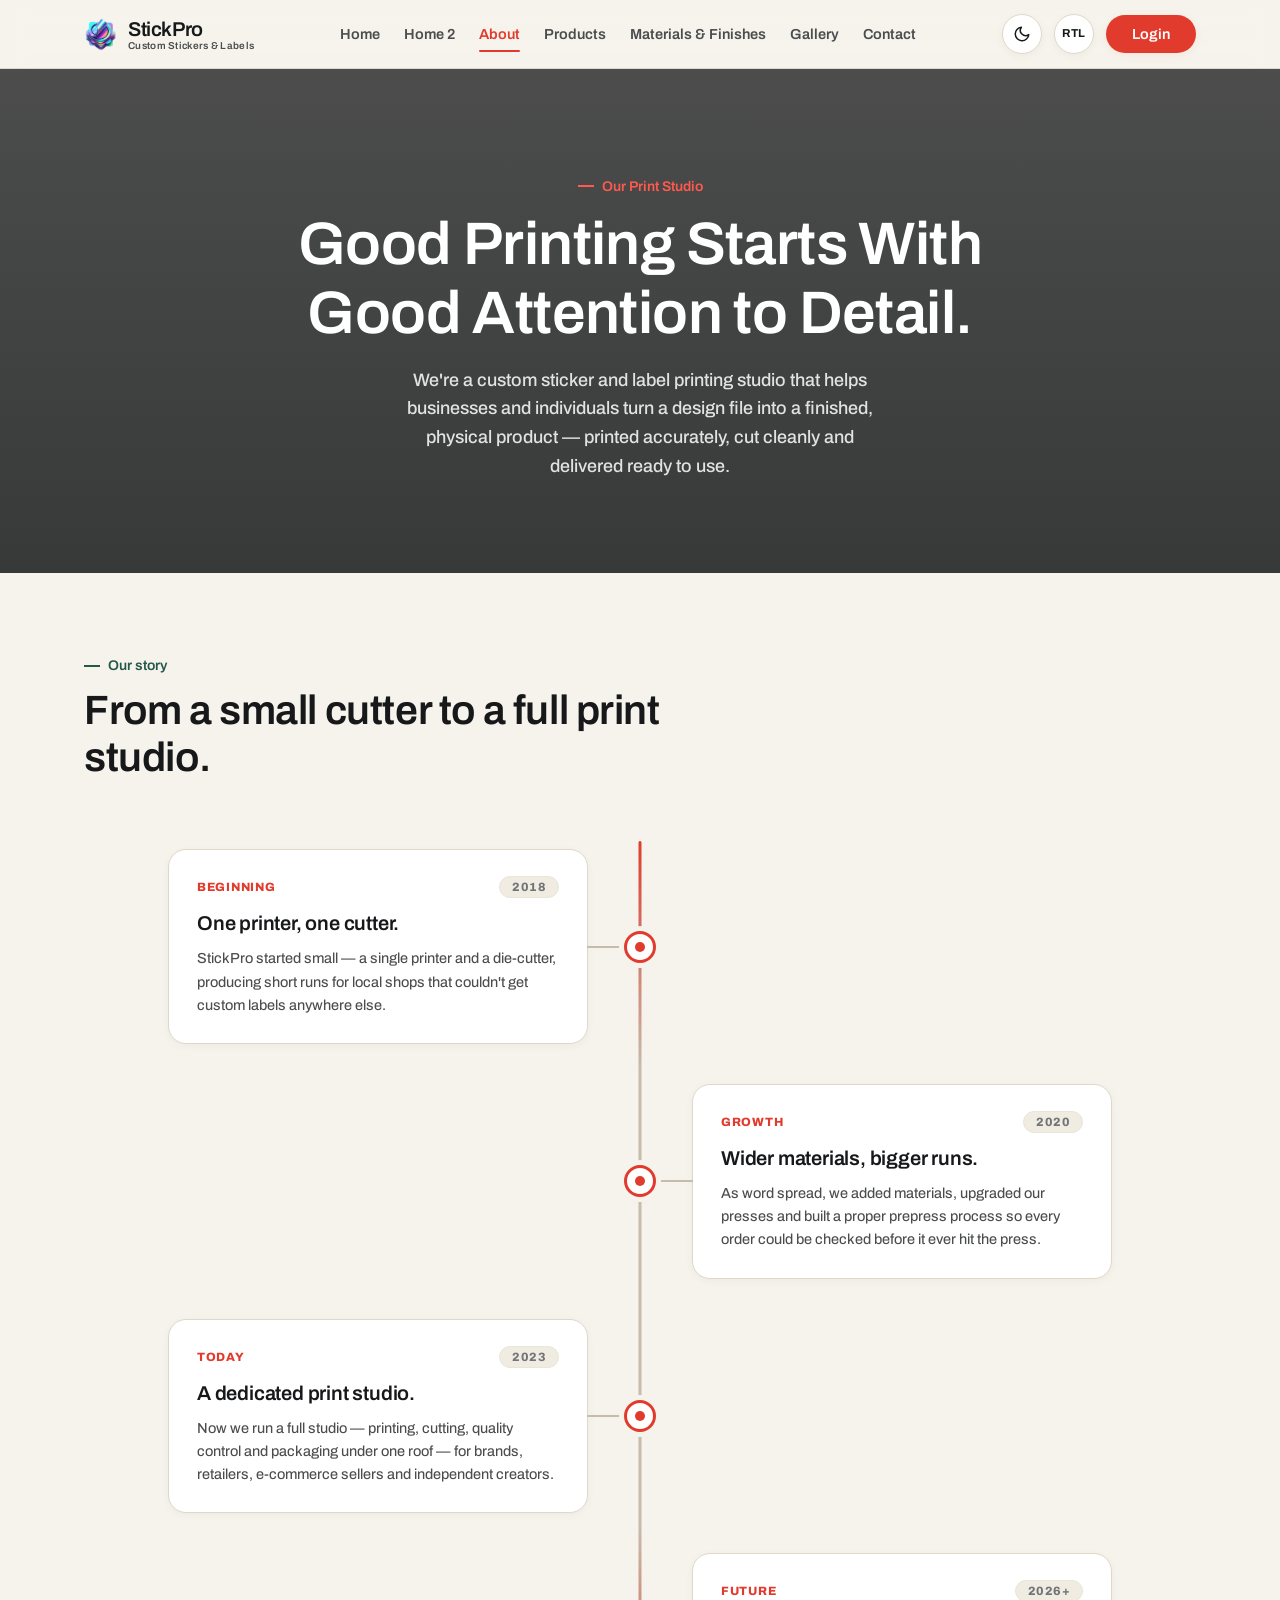
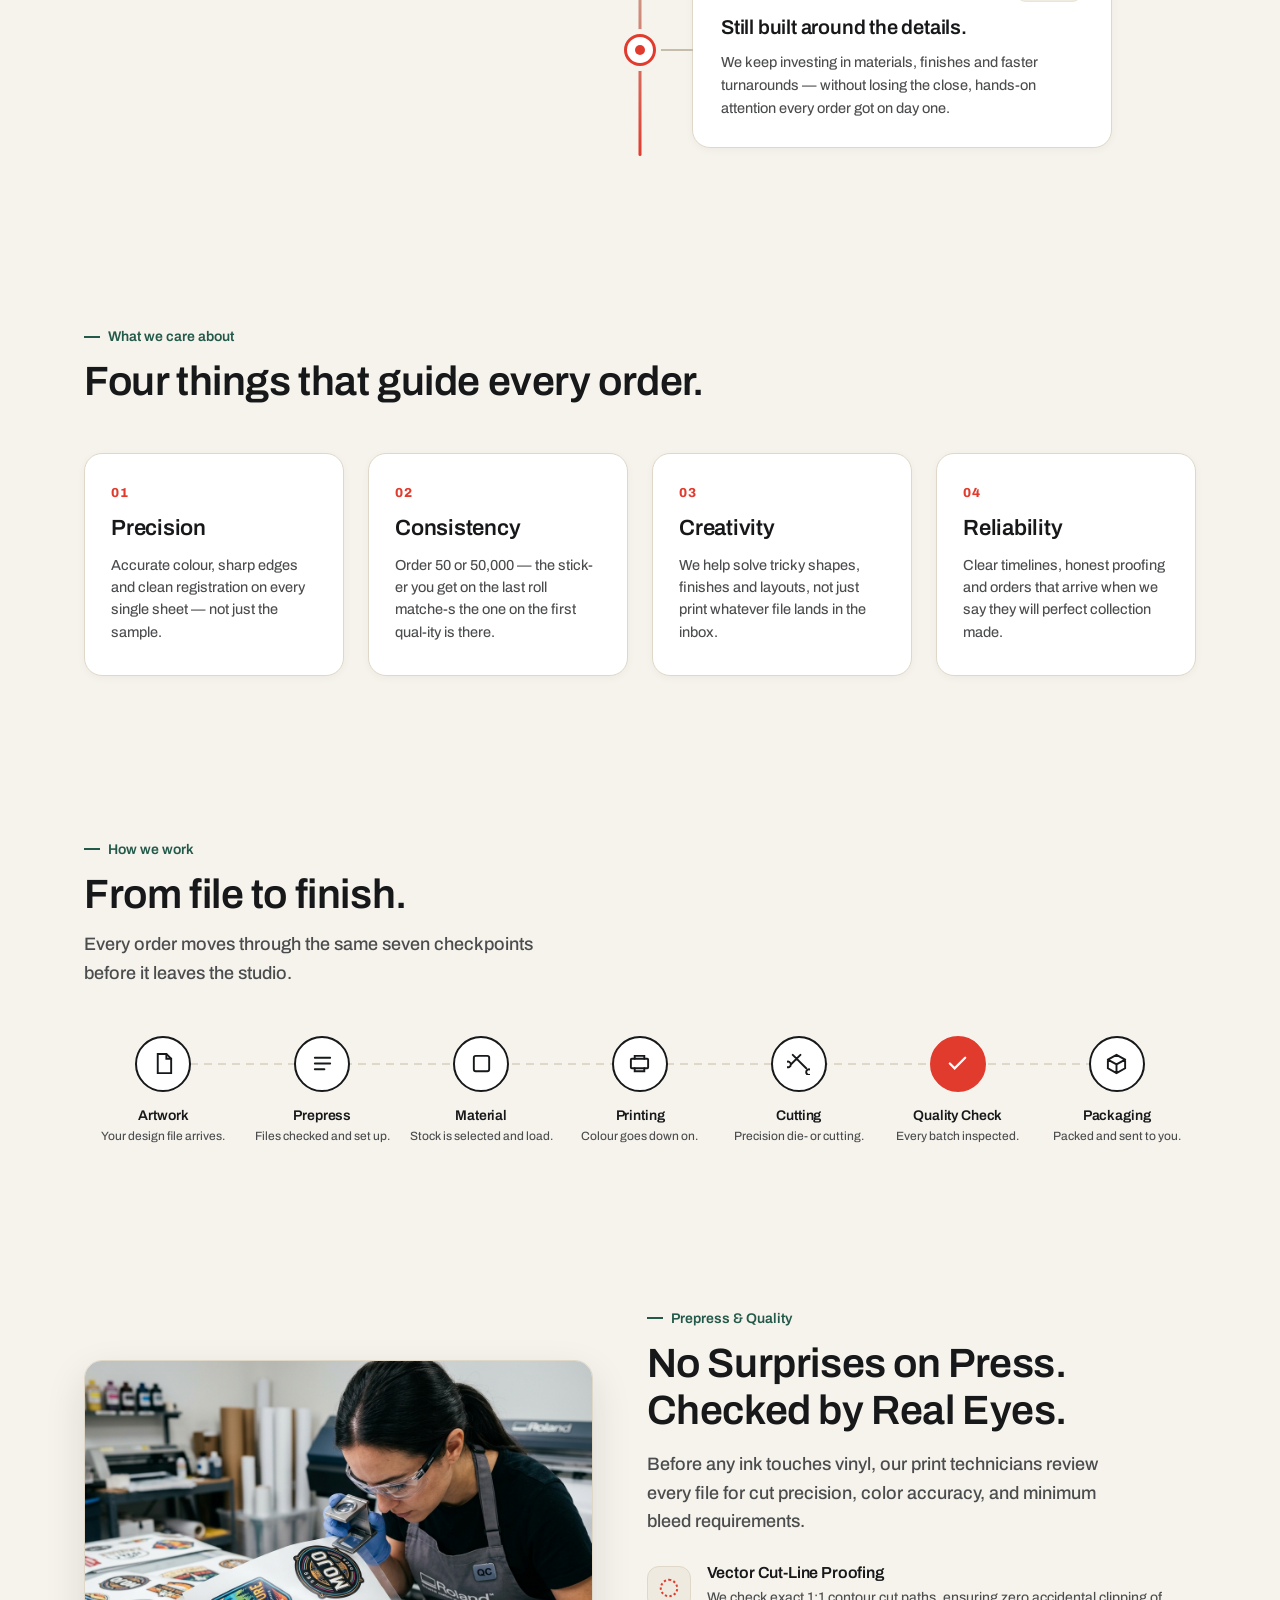
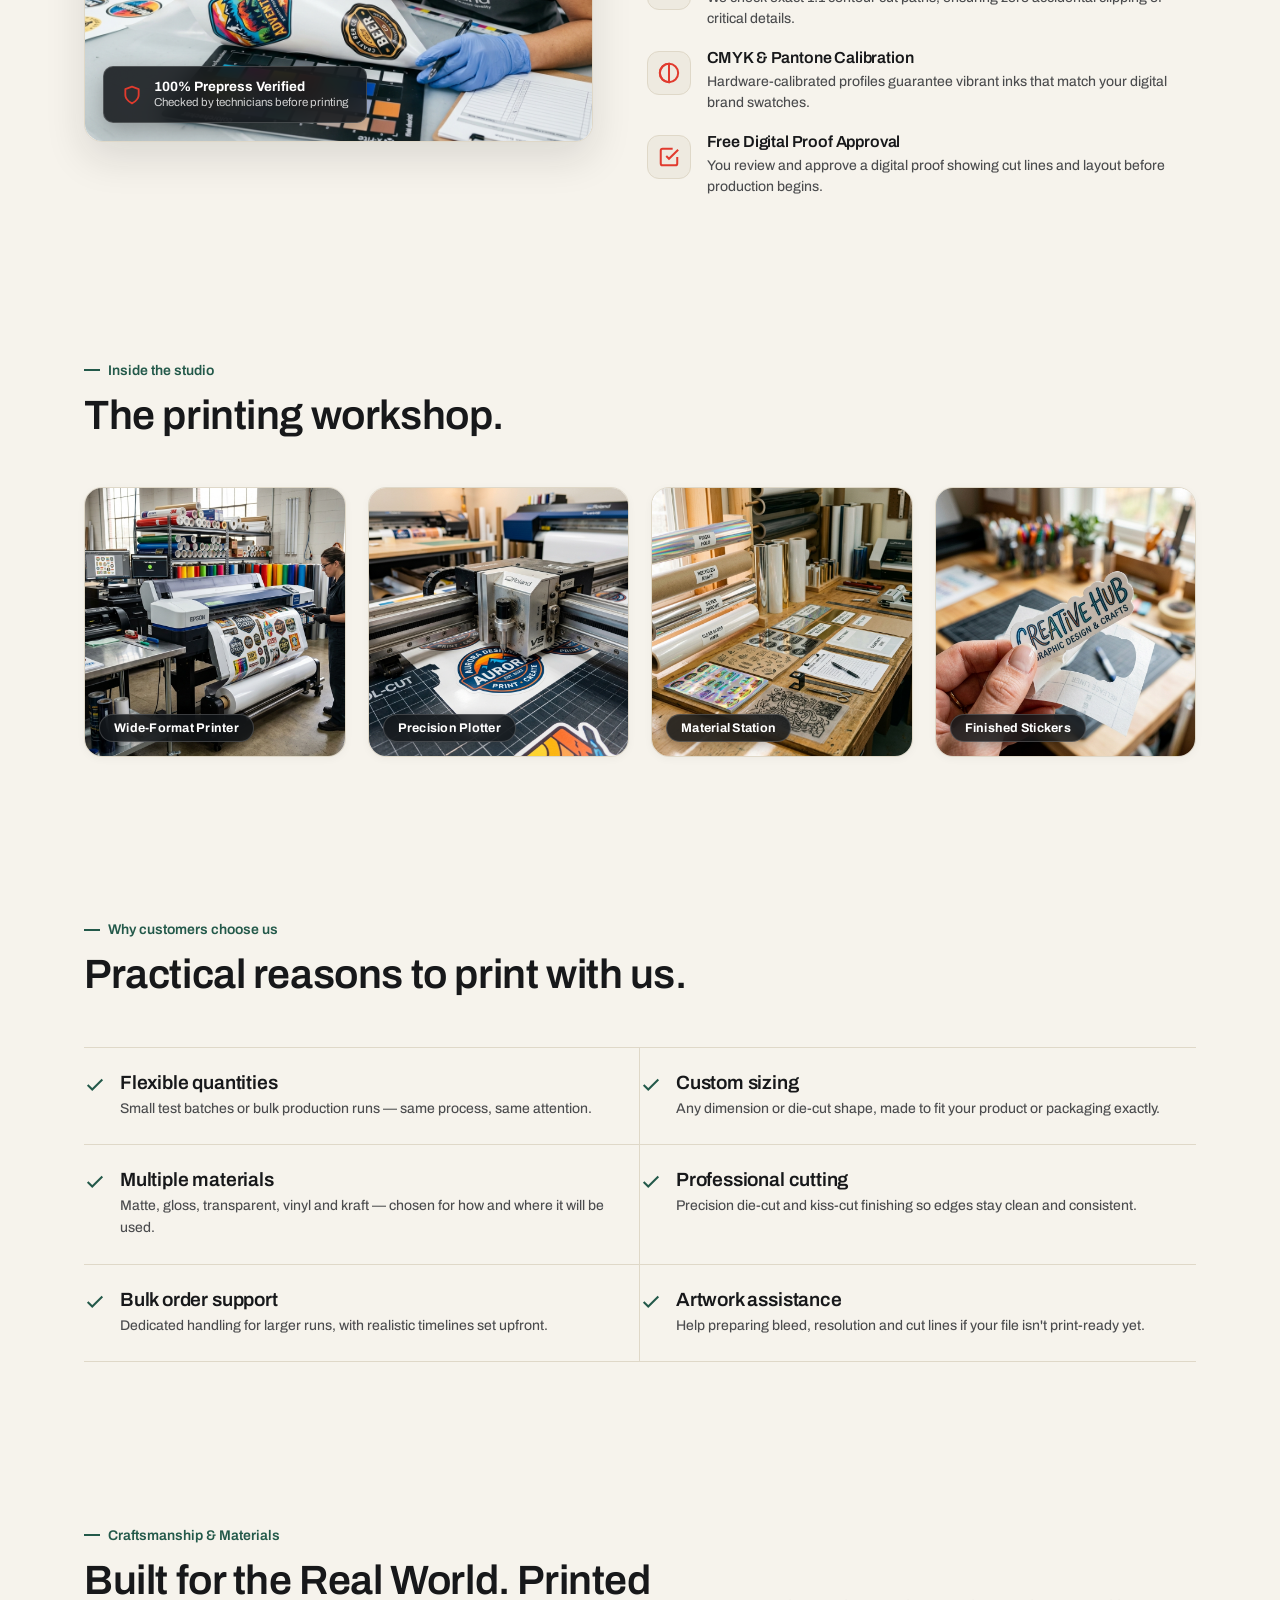
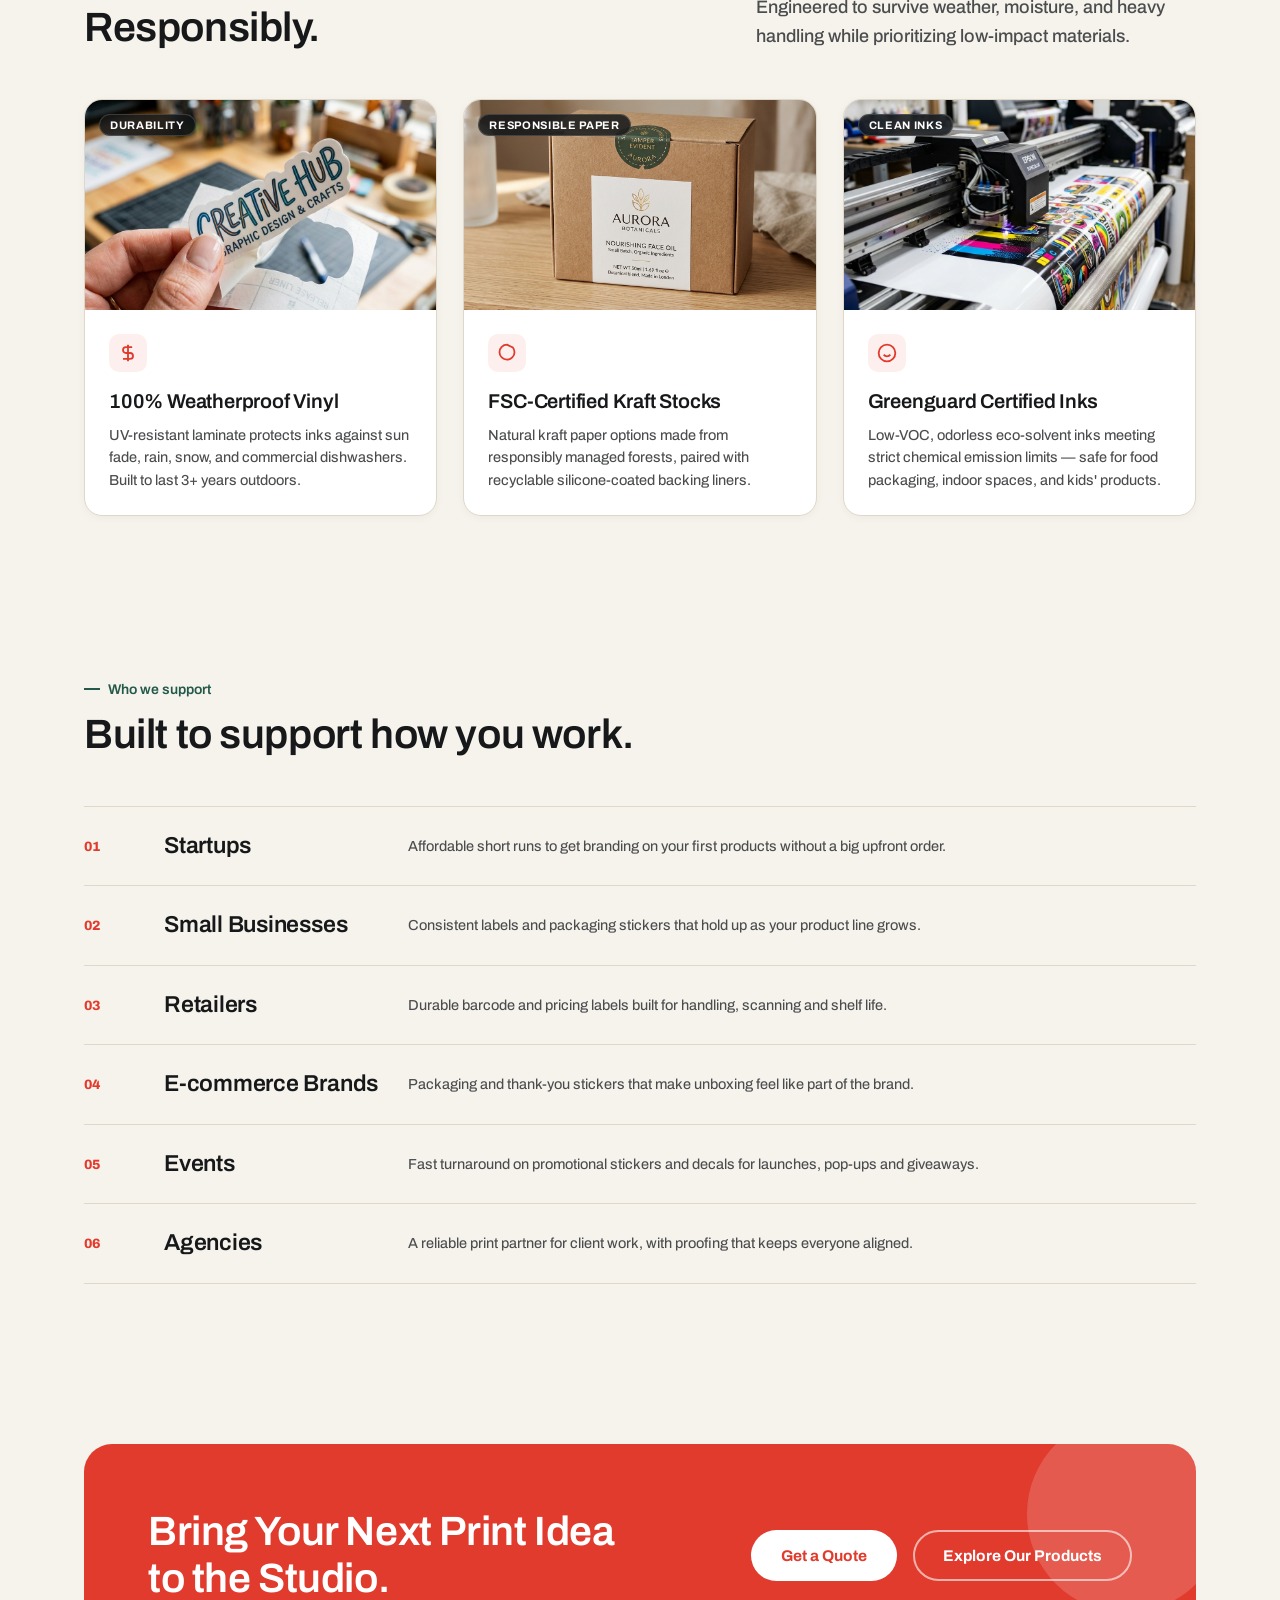
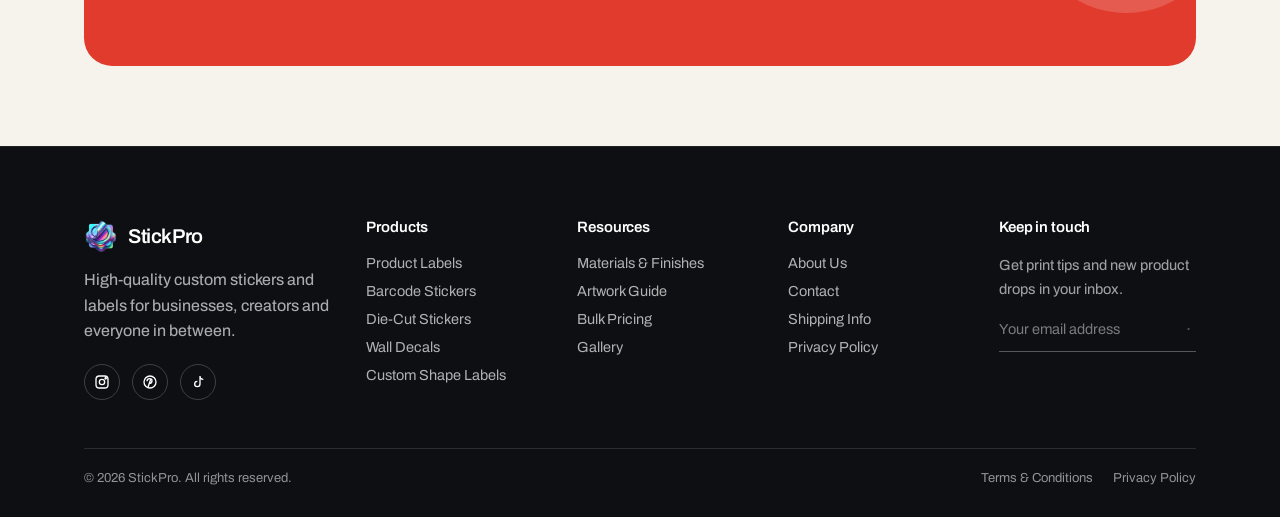
==== about.html @ 2330cd3a "ok" ====
<!DOCTYPE html>
<html lang="en" dir="ltr" data-theme="light">
<head>
<meta charset="UTF-8">
<meta name="viewport" content="width=device-width, initial-scale=1.0">
<title>About Us — StickPro Print Studio</title>
<meta name="description" content="Meet the print studio behind StickPro. Learn how we turn artwork into finished stickers and labels — our story, our process and why businesses trust us.">
<link rel="stylesheet" href="styles.css">
<link rel="icon" type="image/png" href="logo.png">
  <script>
    (function(){
      try {
        var t = localStorage.getItem('stickpro-theme') || (window.matchMedia && window.matchMedia('(prefers-color-scheme: dark)').matches ? 'dark' : 'light');
        document.documentElement.setAttribute('data-theme', t);
        var d = localStorage.getItem('stickpro-direction') || 'ltr';
        document.documentElement.setAttribute('dir', d);
      } catch(e) {}
    })();
  </script>
</head>
<body>

<!-- ============================== HEADER ============================== -->
<header class="site-header">
  <div class="header-row">
    <a href="index.html" class="logo">
      <img class="logo-mark" src="logo.png" alt="StickPro logo">
      <span>StickPro<span class="logo-sub">Custom Stickers &amp; Labels</span></span>
    </a>

    <nav class="main-nav" aria-label="Primary">
      <a href="index.html">Home</a>
      <a href="home2.html">Home 2</a>
      <a href="about.html" class="current">About</a>
      <a href="products.html">Products</a>
      <a href="materials.html">Materials &amp; Finishes</a>
      <a href="gallery.html">Gallery</a>
      <a href="contact.html">Contact</a>
    </nav>

    <div class="header-actions">
      <button class="header-util-btn theme-toggle" id="themeToggle" aria-label="Toggle dark mode" title="Toggle theme" aria-pressed="false">
        <svg class="sun-icon" viewBox="0 0 24 24" aria-hidden="true"><circle cx="12" cy="12" r="5"/><line x1="12" y1="1" x2="12" y2="3"/><line x1="12" y1="21" x2="12" y2="23"/><line x1="4.22" y1="4.22" x2="5.64" y2="5.64"/><line x1="18.36" y1="18.36" x2="19.78" y2="19.78"/><line x1="1" y1="12" x2="3" y2="12"/><line x1="21" y1="12" x2="23" y2="12"/><line x1="4.22" y1="19.78" x2="5.64" y2="18.36"/><line x1="18.36" y1="5.64" x2="19.78" y2="4.22"/></svg>
        <svg class="moon-icon" viewBox="0 0 24 24" aria-hidden="true"><path d="M21 12.79A9 9 0 1 1 11.21 3 7 7 0 0 0 21 12.79z"/></svg>
      </button>

      <button class="header-util-btn dir-toggle" id="dirToggle" aria-label="Switch layout direction" title="Toggle RTL / LTR direction" aria-pressed="false">
        <span class="dir-toggle-text">RTL</span>
      </button>

      <a href="login.html" class="btn btn-primary btn-login">Login</a>

      <button class="nav-toggle" id="navToggle" aria-label="Open menu" aria-expanded="false" aria-controls="mobileNav">
        <svg viewBox="0 0 24 24" fill="none" stroke="currentColor" stroke-width="2" stroke-linecap="round"><line x1="3" y1="6" x2="21" y2="6"/><line x1="3" y1="12" x2="21" y2="12"/><line x1="3" y1="18" x2="21" y2="18"/></svg>
      </button>
    </div>
  </div>

  <nav class="mobile-nav" id="mobileNav" aria-label="Mobile">
    <a href="index.html">Home</a>
    <a href="home2.html">Home 2</a>
    <a href="about.html" class="current">About</a>
    <a href="products.html">Products</a>
    <a href="materials.html">Materials &amp; Finishes</a>
    <a href="gallery.html">Gallery</a>
    <a href="contact.html">Contact</a>
    <div class="mobile-nav-utils">
      <button class="header-util-btn theme-toggle" id="themeToggleMobile" aria-label="Toggle dark mode" title="Toggle theme" aria-pressed="false">
        <svg class="sun-icon" viewBox="0 0 24 24" aria-hidden="true"><circle cx="12" cy="12" r="5"/><line x1="12" y1="1" x2="12" y2="3"/><line x1="12" y1="21" x2="12" y2="23"/><line x1="4.22" y1="4.22" x2="5.64" y2="5.64"/><line x1="18.36" y1="18.36" x2="19.78" y2="19.78"/><line x1="1" y1="12" x2="3" y2="12"/><line x1="21" y1="12" x2="23" y2="12"/><line x1="4.22" y1="19.78" x2="5.64" y2="18.36"/><line x1="18.36" y1="5.64" x2="19.78" y2="4.22"/></svg>
        <svg class="moon-icon" viewBox="0 0 24 24" aria-hidden="true"><path d="M21 12.79A9 9 0 1 1 11.21 3 7 7 0 0 0 21 12.79z"/></svg>
        <span class="util-label">Theme</span>
      </button>
      <button class="header-util-btn dir-toggle" id="dirToggleMobile" aria-label="Switch layout direction" title="Toggle direction" aria-pressed="false">
        <span class="dir-toggle-text">RTL</span>
        <span class="util-label">Direction</span>
      </button>
    </div>
    <div class="mobile-nav-actions">
      <a href="login.html" class="btn btn-primary btn-login">Login</a>
    </div>
  </nav>
</header>

<main>

<!-- ===================== HERO — narrow editorial, not a product hero ===================== -->
<section class="about-hero">
  <div class="wrap">
    <div class="about-hero-head">
      <span class="kicker">Our Print Studio</span>
      <h1>Good Printing Starts With Good Attention to Detail.</h1>
      <p class="lede">We're a custom sticker and label printing studio that helps businesses and individuals turn a design file into a finished, physical product — printed accurately, cut cleanly and delivered ready to use.</p>
    </div>
  </div>
</section>

<!-- ===================== OUR STORY — timeline ===================== -->
<section class="section">
  <div class="wrap reveal">
    <div class="section-head">
      <span class="kicker">Our story</span>
      <h2>From a small cutter to a full print studio.</h2>
    </div>

    <div class="story-timeline story-timeline-zigzag">
      <!-- Stage 1: Beginning (Left) -->
      <div class="story-stage timeline-item left">
        <div class="timeline-node" aria-hidden="true">
          <span class="timeline-node-dot"></span>
        </div>
        <div class="timeline-card">
          <div class="timeline-card-header">
            <span class="story-tag">Beginning</span>
            <span class="timeline-year">2018</span>
          </div>
          <h3>One printer, one cutter.</h3>
          <p>StickPro started small — a single printer and a die-cutter, producing short runs for local shops that couldn't get custom labels anywhere else.</p>
        </div>
      </div>

      <!-- Stage 2: Growth (Right) -->
      <div class="story-stage timeline-item right">
        <div class="timeline-node" aria-hidden="true">
          <span class="timeline-node-dot"></span>
        </div>
        <div class="timeline-card">
          <div class="timeline-card-header">
            <span class="story-tag">Growth</span>
            <span class="timeline-year">2020</span>
          </div>
          <h3>Wider materials, bigger runs.</h3>
          <p>As word spread, we added materials, upgraded our presses and built a proper prepress process so every order could be checked before it ever hit the press.</p>
        </div>
      </div>

      <!-- Stage 3: Today (Left) -->
      <div class="story-stage timeline-item left">
        <div class="timeline-node" aria-hidden="true">
          <span class="timeline-node-dot"></span>
        </div>
        <div class="timeline-card">
          <div class="timeline-card-header">
            <span class="story-tag">Today</span>
            <span class="timeline-year">2023</span>
          </div>
          <h3>A dedicated print studio.</h3>
          <p>Now we run a full studio — printing, cutting, quality control and packaging under one roof — for brands, retailers, e-commerce sellers and independent creators.</p>
        </div>
      </div>

      <!-- Stage 4: Future (Right) -->
      <div class="story-stage timeline-item right">
        <div class="timeline-node" aria-hidden="true">
          <span class="timeline-node-dot"></span>
        </div>
        <div class="timeline-card">
          <div class="timeline-card-header">
            <span class="story-tag">Future</span>
            <span class="timeline-year">2026+</span>
          </div>
          <h3>Still built around the details.</h3>
          <p>We keep investing in materials, finishes and faster turnarounds — without losing the close, hands-on attention every order got on day one.</p>
        </div>
      </div>
    </div>
  </div>
</section>

<!-- ===================== WHAT WE CARE ABOUT — four principles ===================== -->
<section class="section">
  <div class="wrap reveal">
    <div class="section-head">
      <span class="kicker">What we care about</span>
      <h2>Four things that guide every order.</h2>
    </div>

    <div class="principles-grid">
      <div class="principle">
        <span class="principle-num">01</span>
        <h3>Precision</h3>
        <p>Accurate colour, sharp edges and clean registration on every single sheet — not just the sample.</p>
      </div>
      <div class="principle">
        <span class="principle-num">02</span>
        <h3>Consistency</h3>
        <p>Order 50 or 50,000 — the stick-er you get on the last roll matche-s the one on the first qual-ity is there.</p>
      </div>
      <div class="principle">
        <span class="principle-num">03</span>
        <h3>Creativity</h3>
        <p>We help solve tricky shapes, finishes and layouts, not just print whatever file lands in the inbox.</p>
      </div>
      <div class="principle">
        <span class="principle-num">04</span>
        <h3>Reliability</h3>
        <p>Clear timelines, honest proofing and orders that arrive when we say they will perfect collection made.</p>
      </div>
    </div>
  </div>
</section>

<!-- ===================== FROM FILE TO FINISH — production journey ===================== -->
<section class="section">
  <div class="wrap reveal">
    <div class="section-head">
      <span class="kicker">How we work</span>
      <h2>From file to finish.</h2>
      <p class="lede" style="margin-top:12px;">Every order moves through the same seven checkpoints before it leaves the studio.</p>
    </div>

    <div class="process-flow">
      <div class="process-step">
        <div class="process-icon"><svg viewBox="0 0 24 24" fill="none" stroke="currentColor" stroke-width="2" stroke-linecap="round"><path d="M6 2 H15 L20 7 V22 H6 Z"/><path d="M15 2 V7 H20"/></svg></div>
        <h4>Artwork</h4>
        <p>Your design file arrives.</p>
      </div>
      <div class="process-step">
        <div class="process-icon"><svg viewBox="0 0 24 24" fill="none" stroke="currentColor" stroke-width="2" stroke-linecap="round"><path d="M4 6 H20 M4 12 H20 M4 18 H14"/></svg></div>
        <h4>Prepress</h4>
        <p>Files checked and set up.</p>
      </div>
      <div class="process-step">
        <div class="process-icon"><svg viewBox="0 0 24 24" fill="none" stroke="currentColor" stroke-width="2" stroke-linecap="round"><rect x="4" y="4" width="16" height="16" rx="2"/></svg></div>
        <h4>Material</h4>
        <p>Stock is selected and load.</p>
      </div>
      <div class="process-step">
        <div class="process-icon"><svg viewBox="0 0 24 24" fill="none" stroke="currentColor" stroke-width="2" stroke-linecap="round"><rect x="3" y="7" width="18" height="10" rx="1"/><path d="M7 7 V4 H17 V7 M7 17 V20 H17 V17"/></svg></div>
        <h4>Printing</h4>
        <p>Colour goes down on.</p>
      </div>
      <div class="process-step">
        <div class="process-icon"><svg viewBox="0 0 24 24" fill="none" stroke="currentColor" stroke-width="2" stroke-linecap="round"><path d="M6 3 L20 17 M14 3 L4 13 M4 13 A3 3 0 1 0 4 13.01 M20 21 A3 3 0 1 0 20 20.99"/></svg></div>
        <h4>Cutting</h4>
        <p>Precision die- or cutting.</p>
      </div>
      <div class="process-step is-check">
        <div class="process-icon"><svg viewBox="0 0 24 24" fill="none" stroke="currentColor" stroke-width="2.4" stroke-linecap="round"><path d="M4 12 L9 17 L20 6"/></svg></div>
        <h4>Quality Check</h4>
        <p>Every batch inspected.</p>
      </div>
      <div class="process-step">
        <div class="process-icon"><svg viewBox="0 0 24 24" fill="none" stroke="currentColor" stroke-width="2" stroke-linecap="round"><path d="M3 8 L12 3 L21 8 V17 L12 22 L3 17 Z M3 8 L12 13 L21 8 M12 13 V22"/></svg></div>
        <h4>Packaging</h4>
        <p>Packed and sent to you.</p>
      </div>
    </div>
  </div>
</section>

<!-- ===================== PREPRESS & INSPECTION ===================== -->
<section class="section">
  <div class="wrap reveal">
    <div class="prepress-split">
      <div class="prepress-visual">
        <img src="Assets/Home/precision_inspection.jpg" alt="Print specialist inspecting custom sticker proof under magnification" loading="lazy">
        <div class="prepress-badge">
          <svg viewBox="0 0 24 24" width="20" height="20" fill="none" stroke="currentColor" stroke-width="2.2" stroke-linecap="round" stroke-linejoin="round"><path d="M12 22s8-4 8-10V5l-8-3-8 3v7c0 6 8 10 8 10z"/></svg>
          <div>
            <strong>100% Prepress Verified</strong>
            <span>Checked by technicians before printing</span>
          </div>
        </div>
      </div>
      <div class="prepress-content">
        <span class="kicker">Prepress &amp; Quality</span>
        <h2>No Surprises on Press. Checked by Real Eyes.</h2>
        <p class="lede">Before any ink touches vinyl, our print technicians review every file for cut precision, color accuracy, and minimum bleed requirements.</p>

        <div class="prepress-features">
          <div class="prepress-item">
            <div class="prepress-icon"><svg viewBox="0 0 24 24" fill="none" stroke="currentColor" stroke-width="2.2"><path d="M12 3 C17 3 21 8 21 12 C21 17 17 21 12 21 C7 21 3 17 3 12 C3 8 7 3 12 3 Z" stroke-dasharray="2.5 2.5"/></svg></div>
            <div>
              <h4>Vector Cut-Line Proofing</h4>
              <p>We check exact 1:1 contour cut paths, ensuring zero accidental clipping of critical details.</p>
            </div>
          </div>
          <div class="prepress-item">
            <div class="prepress-icon"><svg viewBox="0 0 24 24" fill="none" stroke="currentColor" stroke-width="2.2"><circle cx="12" cy="12" r="10"/><path d="M12 2a10 10 0 0 0 0 20v-20z"/></svg></div>
            <div>
              <h4>CMYK &amp; Pantone Calibration</h4>
              <p>Hardware-calibrated profiles guarantee vibrant inks that match your digital brand swatches.</p>
            </div>
          </div>
          <div class="prepress-item">
            <div class="prepress-icon"><svg viewBox="0 0 24 24" fill="none" stroke="currentColor" stroke-width="2.2"><path d="M9 11l3 3L22 4"/><path d="M21 12v7a2 2 0 0 1-2 2H5a2 2 0 0 1-2-2V5a2 2 0 0 1 2-2h11"/></svg></div>
            <div>
              <h4>Free Digital Proof Approval</h4>
              <p>You review and approve a digital proof showing cut lines and layout before production begins.</p>
            </div>
          </div>
        </div>
      </div>
    </div>
  </div>
</section>

<!-- ===================== THE PRINTING WORKSHOP — photo collage ===================== -->
<section class="section">
  <div class="wrap reveal">
    <div class="section-head">
      <span class="kicker">Inside the studio</span>
      <h2>The printing workshop.</h2>
    </div>

    <div class="workshop-collage">
      <div class="workshop-photo">
        <img src="Assets/Home/workshop_printer.jpg" alt="Commercial wide-format roll-to-roll inkjet printer producing custom vinyl sticker sheets in studio" loading="lazy">
        <span class="workshop-cap">Wide-Format Printer</span>
      </div>

      <div class="workshop-photo">
        <img src="Assets/Home/workshop_cutter.jpg" alt="Digital precision CNC cutting machine and plotter scoring sticker contour lines" loading="lazy">
        <span class="workshop-cap">Precision Plotter</span>
      </div>

      <div class="workshop-photo">
        <img src="Assets/Home/workshop_materials.jpg" alt="Material inspection table with holographic, kraft, and chrome vinyl rolls" loading="lazy">
        <span class="workshop-cap">Material Station</span>
      </div>

      <div class="workshop-photo">
        <img src="Assets/Home/workshop_stickers.jpg" alt="Finished precision die-cut vinyl stickers stacked on workshop table" loading="lazy">
        <span class="workshop-cap">Finished Stickers</span>
      </div>
    </div>
  </div>
</section>

<!-- ===================== WHY CUSTOMERS CHOOSE US — practical checklist ===================== -->
<section class="section">
  <div class="wrap reveal">
    <div class="section-head">
      <span class="kicker">Why customers choose us</span>
      <h2>Practical reasons to print with us.</h2>
    </div>

    <div class="trust-checklist">
      <div class="trust-row">
        <svg viewBox="0 0 24 24" fill="none" stroke="currentColor" stroke-width="2.2"><path d="M4 12 L9 17 L20 6"/></svg>
        <div>
          <h4>Flexible quantities</h4>
          <p>Small test batches or bulk production runs — same process, same attention.</p>
        </div>
      </div>
      <div class="trust-row">
        <svg viewBox="0 0 24 24" fill="none" stroke="currentColor" stroke-width="2.2"><path d="M4 12 L9 17 L20 6"/></svg>
        <div>
          <h4>Custom sizing</h4>
          <p>Any dimension or die-cut shape, made to fit your product or packaging exactly.</p>
        </div>
      </div>
      <div class="trust-row">
        <svg viewBox="0 0 24 24" fill="none" stroke="currentColor" stroke-width="2.2"><path d="M4 12 L9 17 L20 6"/></svg>
        <div>
          <h4>Multiple materials</h4>
          <p>Matte, gloss, transparent, vinyl and kraft — chosen for how and where it will be used.</p>
        </div>
      </div>
      <div class="trust-row">
        <svg viewBox="0 0 24 24" fill="none" stroke="currentColor" stroke-width="2.2"><path d="M4 12 L9 17 L20 6"/></svg>
        <div>
          <h4>Professional cutting</h4>
          <p>Precision die-cut and kiss-cut finishing so edges stay clean and consistent.</p>
        </div>
      </div>
      <div class="trust-row">
        <svg viewBox="0 0 24 24" fill="none" stroke="currentColor" stroke-width="2.2"><path d="M4 12 L9 17 L20 6"/></svg>
        <div>
          <h4>Bulk order support</h4>
          <p>Dedicated handling for larger runs, with realistic timelines set upfront.</p>
        </div>
      </div>
      <div class="trust-row">
        <svg viewBox="0 0 24 24" fill="none" stroke="currentColor" stroke-width="2.2"><path d="M4 12 L9 17 L20 6"/></svg>
        <div>
          <h4>Artwork assistance</h4>
          <p>Help preparing bleed, resolution and cut lines if your file isn't print-ready yet.</p>
        </div>
      </div>
    </div>
</section>

<!-- ===================== SUSTAINABILITY & MATERIALS ===================== -->
<section class="section">
  <div class="wrap reveal">
    <div class="section-head split-head">
      <div>
        <span class="kicker">Craftsmanship &amp; Materials</span>
        <h2>Built for the Real World. Printed Responsibly.</h2>
      </div>
      <p class="lede" style="max-width:44ch;">Engineered to survive weather, moisture, and heavy handling while prioritizing low-impact materials.</p>
    </div>

    <div class="sustainability-grid">
      <!-- Card 1 -->
      <div class="sustain-card">
        <div class="sustain-card-media">
          <img src="Assets/Home/step_06_final.jpg" alt="Weatherproof vinyl sticker with contour edge" loading="lazy">
          <span class="sustain-tag">Durability</span>
        </div>
        <div class="sustain-card-body">
          <div class="sustain-icon"><svg viewBox="0 0 24 24" fill="none" stroke="currentColor" stroke-width="2.2"><path d="M12 2v20M17 5H9.5a3.5 3.5 0 0 0 0 7h5a3.5 3.5 0 0 1 0 7H6"/></svg></div>
          <h3>100% Weatherproof Vinyl</h3>
          <p>UV-resistant laminate protects inks against sun fade, rain, snow, and commercial dishwashers. Built to last 3+ years outdoors.</p>
        </div>
      </div>

      <!-- Card 2 -->
      <div class="sustain-card">
        <div class="sustain-card-media">
          <img src="Assets/Home/packaging_mockup.jpg" alt="Eco-friendly kraft paper and recyclable packaging" loading="lazy">
          <span class="sustain-tag">Responsible Paper</span>
        </div>
        <div class="sustain-card-body">
          <div class="sustain-icon"><svg viewBox="0 0 24 24" fill="none" stroke="currentColor" stroke-width="2.2"><path d="M12 2a9 9 0 0 0-9 9c0 4.97 4.03 9 9 9s9-4.03 9-9c0-2.12-.74-4.07-1.97-5.61L12 2z"/></svg></div>
          <h3>FSC-Certified Kraft Stocks</h3>
          <p>Natural kraft paper options made from responsibly managed forests, paired with recyclable silicone-coated backing liners.</p>
        </div>
      </div>

      <!-- Card 3 -->
      <div class="sustain-card">
        <div class="sustain-card-media">
          <img src="Assets/Home/step_04_colour.jpg" alt="Eco-solvent inks depositing on print media" loading="lazy">
          <span class="sustain-tag">Clean Inks</span>
        </div>
        <div class="sustain-card-body">
          <div class="sustain-icon"><svg viewBox="0 0 24 24" fill="none" stroke="currentColor" stroke-width="2.2"><circle cx="12" cy="12" r="10"/><path d="M8 14s1.5 2 4 2 4-2 4-2"/><line x1="9" y1="9" x2="9.01" y2="9"/><line x1="15" y1="9" x2="15.01" y2="9"/></svg></div>
          <h3>Greenguard Certified Inks</h3>
          <p>Low-VOC, odorless eco-solvent inks meeting strict chemical emission limits — safe for food packaging, indoor spaces, and kids' products.</p>
        </div>
      </div>
    </div>
  </div>
</section>

<!-- ===================== BUSINESS SUPPORT ===================== -->
<section class="section">
  <div class="wrap reveal">
    <div class="section-head">
      <span class="kicker">Who we support</span>
      <h2>Built to support how you work.</h2>
    </div>

    <div class="audience-list">
      <div class="audience-row">
        <span class="audience-num">01</span>
        <h3>Startups</h3>
        <p>Affordable short runs to get branding on your first products without a big upfront order.</p>
      </div>
      <div class="audience-row">
        <span class="audience-num">02</span>
        <h3>Small Businesses</h3>
        <p>Consistent labels and packaging stickers that hold up as your product line grows.</p>
      </div>
      <div class="audience-row">
        <span class="audience-num">03</span>
        <h3>Retailers</h3>
        <p>Durable barcode and pricing labels built for handling, scanning and shelf life.</p>
      </div>
      <div class="audience-row">
        <span class="audience-num">04</span>
        <h3>E-commerce Brands</h3>
        <p>Packaging and thank-you stickers that make unboxing feel like part of the brand.</p>
      </div>
      <div class="audience-row">
        <span class="audience-num">05</span>
        <h3>Events</h3>
        <p>Fast turnaround on promotional stickers and decals for launches, pop-ups and giveaways.</p>
      </div>
      <div class="audience-row">
        <span class="audience-num">06</span>
        <h3>Agencies</h3>
        <p>A reliable print partner for client work, with proofing that keeps everyone aligned.</p>
      </div>
    </div>
  </div>
</section>

<!-- ===================== FINAL CTA ===================== -->
<section class="section" id="quote">
  <div class="wrap reveal">
    <div class="final-cta">
      <svg class="final-cta-motif" viewBox="0 0 200 200"><circle cx="100" cy="100" r="90" fill="#fff"/></svg>
      <div>
        <h2>Bring Your Next Print Idea to the Studio.</h2>
      </div>
      <div class="hero-ctas">
        <a href="index.html#quote" class="btn btn-primary" style="background:var(--white); color:var(--cherry);">Get a Quote</a>
        <a href="index.html#products" class="btn btn-ghost" style="border-color:rgba(255,255,255,.6); color:var(--white);">Explore Our Products</a>
      </div>
    </div>
  </div>
</section>

</main>

<!-- ================================ FOOTER =============================== -->
<footer class="site-footer" id="contact">
  <div class="wrap">
    <div class="footer-top">
      <div class="footer-brand">
        <a href="index.html" class="logo">
          <img class="logo-mark" src="logo.png" alt="StickPro logo">
          <span>StickPro</span>
        </a>
        <p>High-quality custom stickers and labels for businesses, creators and everyone in between.</p>
        <div class="social-row">
          <a href="#" aria-label="Instagram"><svg viewBox="0 0 24 24" fill="none" stroke="currentColor" stroke-width="2"><rect x="3" y="3" width="18" height="18" rx="5"/><circle cx="12" cy="12" r="4"/><circle cx="17.5" cy="6.5" r="1"/></svg></a>
          <a href="#" aria-label="Pinterest"><svg viewBox="0 0 24 24" fill="none" stroke="currentColor" stroke-width="2"><circle cx="12" cy="12" r="9"/><path d="M9 20 L13 8 M11 14 C13.5 14 15 12.3 15 10 C15 8 13.3 7 11.5 7 C9 7 7.5 9 7.5 11"/></svg></a>
          <a href="#" aria-label="TikTok"><svg viewBox="0 0 24 24" fill="none" stroke="currentColor" stroke-width="2"><path d="M15 3 C15 6 17 8 20 8 M15 3 V15 A4 4 0 1 1 11 11"/></svg></a>
        </div>
      </div>

      <div class="footer-col">
        <h4>Products</h4>
        <ul>
          <li><a href="products.html#product-labels">Product Labels</a></li>
          <li><a href="products.html#barcode-stickers">Barcode Stickers</a></li>
          <li><a href="products.html#die-cut-stickers">Die-Cut Stickers</a></li>
          <li><a href="products.html#wall-decals">Wall Decals</a></li>
          <li><a href="products.html#custom-promotional">Custom Shape Labels</a></li>
        </ul>
      </div>

      <div class="footer-col">
        <h4>Resources</h4>
        <ul>
          <li><a href="index.html#materials">Materials &amp; Finishes</a></li>
          <li><a href="#">Artwork Guide</a></li>
          <li><a href="#">Bulk Pricing</a></li>
          <li><a href="index.html#gallery">Gallery</a></li>
        </ul>
      </div>

      <div class="footer-col">
        <h4>Company</h4>
        <ul>
          <li><a href="about.html">About Us</a></li>
          <li><a href="index.html#contact">Contact</a></li>
          <li><a href="#">Shipping Info</a></li>
          <li><a href="#">Privacy Policy</a></li>
        </ul>
      </div>

      <div class="footer-col footer-newsletter">
        <h4>Keep in touch</h4>
        <p style="color:rgba(255,255,255,.6); font-size:14.5px; margin:0;">Get print tips and new product drops in your inbox.</p>
        <form onsubmit="return false;">
          <label for="footerEmail" class="visually-hidden" style="position:absolute; left:-9999px;">Email address</label>
          <input id="footerEmail" type="email" placeholder="Your email address" required>
          <button type="submit" aria-label="Subscribe"><svg viewBox="0 0 24 24" fill="none" stroke="currentColor" stroke-width="2.2" stroke-linecap="round"><path d="M5 12 H19 M13 6 L19 12 L13 18"/></svg></button>
        </form>
      </div>
    </div>

    <div class="footer-bottom">
      <span>© 2026 StickPro. All rights reserved.</span>
      <div class="legal-links">
        <a href="#">Terms &amp; Conditions</a>
        <a href="#">Privacy Policy</a>
      </div>
    </div>
  </div>
</footer>

<script src="script.js"></script>
</body>
</html>
---- styles.css ----
/* ==========================================================================
   StickPro — Custom Sticker & Label Printing
   Design language: "print studio workbench" — cutting-mat grids, die-cut
   sticker shapes with a kiss-cut white edge, kraft-tape badges, one
   geometric type family carrying every role.
   ========================================================================== */

@import url('https://fonts.googleapis.com/css2?family=Archivo:ital,wght@0,400;0,500;0,600;0,700;0,800;0,900;1,600&display=swap');

:root{
  /* ==========================================================================
     GLOBAL THEME DESIGN TOKENS — LIGHT MODE (DEFAULT)
     ========================================================================== */
  --bg-page:        #F6F3EC;
  --bg-surface:     #FFFFFF;
  --bg-surface-2:   #EEEAE0;
  --bg-elevated:    #FFFFFF;
  --bg-subtle:      #F0ECE2;

  --text-primary:   #17181A;
  --text-secondary: #4B4C4E;
  --text-muted:     #727478;
  --text-inverse:   #FFFFFF;

  --border:         #DFD8C8;
  --border-strong:  #C5BCAB;
  --border-subtle:  #EAE5D9;
  --divider:        #DFD8C8;

  --accent:         #E13B2E;
  --accent-hover:   #B92E23;
  --accent-soft:    rgba(225, 59, 46, 0.08);
  --accent-glow:    rgba(225, 59, 46, 0.25);

  --button-text:    #FFFFFF;
  --input-bg:       #FFFFFF;
  --input-border:   #DFD8C8;
  --input-focus:    #E13B2E;

  --success:        #23594A;
  --warning:        #B97A4A;
  --danger:         #E13B2E;
  --shadow:         0 8px 24px rgba(23, 24, 26, 0.08);
  --shadow-sm:      0 2px 8px rgba(23, 24, 26, 0.04);
  --shadow-lg:      0 16px 40px rgba(23, 24, 26, 0.12);

  /* Legacy variable mappings for 100% backward compatibility */
  --ink:            var(--text-primary);
  --ink-soft:       var(--text-secondary);
  --paper:          var(--bg-page);
  --paper-dim:      var(--bg-surface-2);
  --white:          var(--bg-surface);
  --cherry:         var(--accent);
  --cherry-dark:    var(--accent-hover);
  --kraft:          #B97A4A;
  --kraft-tint:     #F1E2D2;
  --pine:           #23594A;
  --pine-tint:      #E4EEE9;
  --line:           var(--border);
  --line-soft:      var(--border-subtle);

  /* Header specific */
  --header-bg:      rgba(246, 243, 236, 0.92);

  /* Typography Standard */
  --font: 'Archivo', system-ui, -apple-system, BlinkMacSystemFont, 'Segoe UI', Roboto, sans-serif;

  /* Spacing / Grid */
  --page-pad: 64px;
  --section-gap: 80px;
  --content-max: 1240px;
  --radius-s: 10px;
  --radius-m: 18px;
  --radius-l: 28px;
}

html[data-theme="dark"]{
  /* ==========================================================================
     GLOBAL THEME DESIGN TOKENS — DARK MODE (LAYERED NEUTRALS)
     ========================================================================== */
  --bg-page:        #0B0D0F;
  --bg-surface:     #111418;
  --bg-surface-2:   #161A1F;
  --bg-elevated:    #1B2026;
  --bg-subtle:      #20262E;

  --text-primary:   #F5F6F8;
  --text-secondary: #A6ACB8;
  --text-muted:     #7A8291;
  --text-inverse:   #0B0D0F;

  --border:         rgba(255, 255, 255, 0.10);
  --border-strong:  rgba(255, 255, 255, 0.20);
  --border-subtle:  rgba(255, 255, 255, 0.06);
  --divider:        rgba(255, 255, 255, 0.10);

  --accent:         #FF4A3D;
  --accent-hover:   #FF665A;
  --accent-soft:    rgba(255, 74, 61, 0.16);
  --accent-glow:    rgba(255, 74, 61, 0.35);

  --button-text:    #FFFFFF;
  --input-bg:       #161A1F;
  --input-border:   rgba(255, 255, 255, 0.14);
  --input-focus:    #FF4A3D;

  --success:        #36856E;
  --warning:        #D89868;
  --danger:         #FF4A3D;
  --shadow:         0 8px 24px rgba(0, 0, 0, 0.55);
  --shadow-sm:      0 2px 8px rgba(0, 0, 0, 0.40);
  --shadow-lg:      0 16px 40px rgba(0, 0, 0, 0.70);

  /* Legacy variable mappings in dark mode */
  --ink:            var(--text-primary);
  --ink-soft:       var(--text-secondary);
  --paper:          var(--bg-page);
  --paper-dim:      var(--bg-surface-2);
  --white:          var(--bg-surface);
  --cherry:         var(--accent);
  --cherry-dark:    var(--accent-hover);
  --kraft:          #C28859;
  --kraft-tint:     rgba(185, 122, 74, 0.22);
  --pine:           #397A68;
  --pine-tint:      rgba(35, 89, 74, 0.22);
  --line:           var(--border);
  --line-soft:      var(--border-subtle);

  /* Header specific in dark mode */
  --header-bg:      rgba(11, 13, 15, 0.92);
}

@media (max-width: 1024px){
  :root{ --page-pad: 40px; --section-gap: 84px; }
}
@media (max-width: 768px){
  :root{ --page-pad: 22px; --section-gap: 60px; }
}

/* ---------------------------------------------------------------------- */
*{ box-sizing: border-box; }
html{
  scroll-behavior: smooth;
  overflow-x: clip;
  max-width: 100%;
}
body{
  margin:0;
  font-family: var(--font);
  background: var(--paper);
  color: var(--ink);
  -webkit-font-smoothing: antialiased;
  overflow-x: clip;
  max-width: 100%;
  position: relative;
}
img,svg{ display:block; max-width:100%; }
a{ color:inherit; text-decoration:none; }
button{ font-family: var(--font); cursor:pointer; }
ul{ margin:0; padding:0; list-style:none; }
h1,h2,h3,h4,p{ margin:0; }

:focus-visible{
  outline: 3px solid var(--cherry);
  outline-offset: 3px;
  border-radius: 4px;
}

.wrap{
  max-width: var(--content-max);
  margin: 0 auto;
  padding: 0 var(--page-pad);
}

.section{ padding: var(--section-gap) 0; }

/* ---------------------------------------------------------------------- */
/* Global Typography Standards                                             */
/* ---------------------------------------------------------------------- */
h1, h2, h3, h4, h5, h6 {
  font-weight: 600 !important;
  letter-spacing: -0.01em;
  line-height: 1.15;
  color: var(--text-primary);
}
h1 { font-size: clamp(38px, 4.8vw, 56px); }
h2 { font-size: clamp(28px, 3.2vw, 42px); }
h3 { font-size: clamp(20px, 2.0vw, 26px); }
h4 { font-size: clamp(17px, 1.5vw, 20px); }
p {
  font-size: 16px;
  font-weight: 450;
  line-height: 1.6;
  color: var(--text-secondary);
}
.lede {
  font-size: 18px;
  font-weight: 500;
  line-height: 1.6;
  max-width: 48ch;
  color: var(--text-secondary);
}

.kicker{
  display:inline-flex; align-items:center; gap:8px;
  font-size: 14px; font-weight: 600; color: var(--pine);
  margin-bottom: 14px;
}
.kicker::before{
  content:''; width:16px; height:2px; background: var(--pine); display:inline-block;
}

.section-head{ margin-bottom: 48px; max-width: 640px; }
.section-head.split-head{
  display:flex; justify-content:space-between; align-items:flex-end; gap: 24px; max-width:none;
}

/* ---------------------------------------------------------------------- */
/* Direction (RTL / LTR) & Logical Layout System                           */
/* ---------------------------------------------------------------------- */
html {
  direction: ltr;
}
html[dir="rtl"] {
  direction: rtl;
}

/* Logical alignment defaults */
body {
  text-align: start;
}

/* Mirror directional icons only */
[dir="rtl"] .icon-directional,
[dir="rtl"] .btn-arrow svg,
[dir="rtl"] .btn-arrow::after,
[dir="rtl"] .arrow-icon,
[dir="rtl"] .breadcrumb-sep,
[dir="rtl"] .hero-ctas .btn svg,
[dir="rtl"] .h2-step-seq-arrow,
[dir="rtl"] .hero-arrow svg,
[dir="rtl"] .kicker::before {
  transform: scaleX(-1);
}

/* Keep strictly technical / numerical content LTR in RTL mode */
[dir="rtl"] input[type="email"],
[dir="rtl"] input[type="tel"],
[dir="rtl"] input[type="url"],
[dir="rtl"] .ltr-fixed,
[dir="rtl"] .phone-link,
[dir="rtl"] code,
[dir="rtl"] pre {
  direction: ltr !important;
  text-align: end;
}

/* Smooth Theme Transitions (without layout reflow) */
body, .site-header, .main-nav, .mobile-nav, .card, .prod-card, .gallery-card, .mat-card,
.btn-login, .header-util-btn, input, select, textarea, footer, .pricing-card, .faq-card {
  transition: background-color 0.2s ease, color 0.2s ease, border-color 0.2s ease, box-shadow 0.2s ease;
}

/* Image / Product Photography Protection in Dark Mode */
img, picture, svg.artwork, video, canvas {
  filter: none !important;
}

/* Logo mark fill in dark mode */
html[data-theme="dark"] .logo-mark path[fill="#17181A"] {
  fill: var(--text-primary);
}

/* Ensure form controls adopt theme */
input[type="text"],
input[type="email"],
input[type="tel"],
input[type="url"],
input[type="number"],
select,
textarea {
  background: var(--input-bg);
  border: 1.5px solid var(--input-border);
  color: var(--text-primary);
  font-family: var(--font);
}
input::placeholder, textarea::placeholder {
  color: var(--text-muted);
}
input:focus, select:focus, textarea:focus {
  border-color: var(--input-focus);
  outline: 2px solid var(--accent-soft);
  outline-offset: 1px;
}

/* Dark mode subtle matrix & backdrop enhancement for sample materials */
html[data-theme="dark"] .mat-card-preview,
html[data-theme="dark"] .sample-swatch,
html[data-theme="dark"] .studio-preview-stage {
  background-color: var(--bg-surface-2);
  border-color: var(--border-strong);
}

/* Dark mode hero stage grid lines */
html[data-theme="dark"] .hero-stage {
  background-image:
    linear-gradient(rgba(255,255,255,0.05) 1px, transparent 1px),
    linear-gradient(90deg, rgba(255,255,255,0.05) 1px, transparent 1px);
  border-color: var(--border);
}


/* ---------------------------------------------------------------------- */
/* Buttons                                                                 */
/* ---------------------------------------------------------------------- */
.btn{
  display:inline-flex; align-items:center; justify-content:center; gap:8px;
  padding: 15px 28px;
  border-radius: 999px;
  font-weight: 700; font-size: 15.5px;
  border: 2px solid transparent;
  transition: transform .18s ease, background .18s ease, color .18s ease, border-color .18s ease;
  white-space: nowrap;
}
.btn:active{ transform: scale(.97); }
.btn-primary{ background: var(--cherry); color: var(--white); }
.btn-primary:hover{ background: var(--cherry-dark); transform: translateY(-2px); }
.btn-ghost{ background: transparent; color: var(--ink); border-color: var(--ink); }
.btn-ghost:hover{ background: var(--ink); color: var(--white); }
.btn-line{ background: transparent; color: var(--ink); border-color: var(--line); padding: 12px 22px; font-size:14.5px;}
.btn-line:hover{ border-color: var(--ink); }
.btn-arrow{
  display:inline-flex; align-items:center; gap:6px;
  font-weight:700; font-size:14.5px; color: var(--cherry);
  border-bottom: 2px solid transparent;
  padding-bottom: 2px;
  transition: border-color .18s ease, gap .18s ease;
}
.btn-arrow:hover{ border-color: var(--cherry); gap:10px; }
.btn-arrow svg{ width:14px; height:14px; }

/* ---------------------------------------------------------------------- */
/* Header & Navigation Utilities                                           */
/* ---------------------------------------------------------------------- */
.site-header{
  position: sticky; top:0; z-index: 1000;
  background: var(--header-bg);
  backdrop-filter: blur(12px);
  -webkit-backdrop-filter: blur(12px);
  border-bottom: 1px solid var(--border);
}
.header-row{
  display:flex; align-items:center; justify-content:space-between;
  padding: 14px var(--page-pad);
  max-width: var(--content-max); margin:0 auto;
  gap: 16px;
}
.logo{
  display:flex; align-items:center; gap:10px;
  font-weight: 600 !important; font-size: 20px; letter-spacing: -0.02em;
  color: var(--text-primary);
  flex-shrink: 0;
}
.logo-mark{ width:34px; height:34px; flex-shrink:0; object-fit:contain; display:block; }
.logo-sub{ display:block; font-size:10px; font-weight:600; color: var(--text-secondary); letter-spacing:.03em; }

.main-nav{ display:flex; align-items:center; gap: 24px; }
.main-nav a{
  font-weight: 600; font-size: 14.5px; color: var(--text-secondary);
  position:relative; padding: 6px 0;
  white-space: nowrap;
  transition: color 0.18s ease;
}
.main-nav a:hover{ color: var(--text-primary); }
.main-nav a.current{ color: var(--accent); }
.main-nav a.current::after{
  content:''; position:absolute; inset-inline-start:0; inset-inline-end:0; bottom:-4px; height:2px; background: var(--accent); border-radius:2px;
}

.header-actions{ display:flex; align-items:center; gap:12px; flex-shrink: 0; }

.header-util-btn {
  display: inline-flex;
  align-items: center;
  justify-content: center;
  width: 40px;
  height: 40px;
  min-width: 40px;
  min-height: 40px;
  border-radius: 50%;
  border: 1px solid var(--border);
  background: var(--bg-surface);
  color: var(--text-primary);
  cursor: pointer;
  padding: 0;
  transition: all 0.2s ease;
  font-family: var(--font);
  flex-shrink: 0;
  box-shadow: var(--shadow-sm);
}
.header-util-btn:hover {
  border-color: var(--accent);
  color: var(--accent);
  transform: translateY(-1px);
}
.header-util-btn svg {
  width: 18px;
  height: 18px;
  fill: none;
  stroke: currentColor;
  stroke-width: 2;
  stroke-linecap: round;
  stroke-linejoin: round;
}

/* Sun / Moon Icons display based on theme */
html[data-theme="light"] .theme-toggle .sun-icon { display: none; }
html[data-theme="light"] .theme-toggle .moon-icon { display: block; }
html[data-theme="dark"] .theme-toggle .sun-icon { display: block; }
html[data-theme="dark"] .theme-toggle .moon-icon { display: none; }

/* Direction Toggle matching exact same size as theme-toggle */
.dir-toggle {
  width: 40px;
  height: 40px;
  min-width: 40px;
  min-height: 40px;
  border-radius: 50%;
  padding: 0;
  font-size: 11.5px;
  font-weight: 700;
  letter-spacing: 0.04em;
  color: var(--text-primary);
}
.dir-toggle-text {
  line-height: 1;
  text-align: center;
}

/* Login Button in Header (Primary Action) */
.btn-login {
  display: inline-flex;
  align-items: center;
  justify-content: center;
  padding: 9px 24px;
  font-size: 14.5px;
  font-weight: 600;
  border-radius: 999px;
  border: 2px solid transparent;
  background: var(--accent);
  color: var(--button-text, #ffffff) !important;
  white-space: nowrap;
  transition: all 0.2s ease;
  box-shadow: 0 2px 8px var(--accent-soft);
}
.btn-login:hover {
  background: var(--accent-hover);
  transform: translateY(-1px);
  box-shadow: 0 4px 12px var(--accent-glow);
}

/* Hamburger toggle */
.nav-toggle{
  display:none; width:42px; height:42px; border-radius:50%;
  border:1px solid var(--border); background:var(--bg-surface);
  align-items:center; justify-content:center; color: var(--text-primary);
  cursor: pointer;
  transition: all 0.2s ease;
}
.nav-toggle:hover {
  border-color: var(--accent);
  color: var(--accent);
}
.nav-toggle svg{ width:20px; height:20px; }

/* Professional Mobile Dropdown (active <=1024px) */
.mobile-nav{
  display:none;
  flex-direction:column;
  gap: 3px;
  padding: 16px var(--page-pad) 28px;
  border-bottom: 1.5px solid var(--border);
  background: var(--bg-page);
  box-shadow: 0 16px 36px var(--shadow);
  animation: slideDownMobile .22s ease forwards;
  width: 100%;
  box-sizing: border-box;
  max-height: calc(100vh - 72px);
  overflow-y: auto;
  -webkit-overflow-scrolling: touch;
}

@keyframes slideDownMobile {
  from { opacity: 0; transform: translateY(-8px); }
  to { opacity: 1; transform: translateY(0); }
}

.mobile-nav a{
  display: flex;
  align-items: center;
  justify-content: flex-start;
  padding: 12px 14px;
  font-weight: 600;
  font-size: 15.5px;
  border-radius: 8px;
  border-bottom: 1px solid var(--border-subtle);
  color: var(--text-primary);
  transition: all 0.18s ease;
  text-align: start;
}
[dir="rtl"] .mobile-nav a{
  text-align: right;
  justify-content: flex-start;
}
.mobile-nav a:hover{
  background: var(--bg-surface);
  color: var(--accent);
  padding-inline-start: 18px;
}
.mobile-nav a.current{
  color: var(--accent);
  background: var(--accent-soft);
  border-bottom-color: transparent;
}

.mobile-nav-utils {
  display: flex;
  align-items: center;
  justify-content: center;
  gap: 16px;
  padding: 16px 0 14px;
  border-top: 1px solid var(--border-subtle);
  margin-top: 8px;
}
.mobile-nav-utils .header-util-btn {
  width: 44px;
  height: 44px;
  min-width: 44px;
  min-height: 44px;
  border-radius: 50%;
  padding: 0;
  display: inline-flex;
  align-items: center;
  justify-content: center;
  background: var(--bg-surface);
  border: 1px solid var(--border);
  color: var(--text-primary);
  box-shadow: var(--shadow-sm);
  transition: all 0.2s ease;
}
.mobile-nav-utils .header-util-btn:hover {
  border-color: var(--accent);
  color: var(--accent);
  transform: translateY(-1px);
}
.mobile-nav-utils .header-util-btn svg {
  width: 20px;
  height: 20px;
}
.mobile-nav-utils .dir-toggle {
  font-size: 12px;
  font-weight: 700;
  letter-spacing: 0.04em;
}
.mobile-nav-utils .util-label {
  display: none;
}

.mobile-nav-actions {
  display: flex;
  flex-direction: column;
  gap: 10px;
  margin-top: 10px;
}
.mobile-nav-actions .btn {
  width: 100%;
  height: 46px;
  border-radius: 999px;
  text-align: center;
  font-size: 15px;
  font-weight: 600;
  display: flex;
  align-items: center;
  justify-content: center;
}
body.nav-open .mobile-nav{ display:flex; }

/* Active morphing state for nav toggle button */
.nav-toggle svg line {
  transition: transform 0.22s ease, opacity 0.22s ease;
  transform-origin: 12px 12px;
}
body.nav-open .nav-toggle {
  background: var(--accent);
  border-color: var(--accent);
  color: #ffffff;
}
body.nav-open .nav-toggle svg line:nth-child(1) {
  transform: translateY(6px) rotate(45deg);
}
body.nav-open .nav-toggle svg line:nth-child(2) {
  opacity: 0;
}
body.nav-open .nav-toggle svg line:nth-child(3) {
  transform: translateY(-6px) rotate(-45deg);
}

/* Trigger mobile dropdown strictly at <=1024px */
@media (max-width: 1024px){
  .main-nav{ display:none !important; }
  .header-actions .btn-login{ display:none !important; }
  .nav-toggle{ display:flex !important; }
  .header-actions { gap: 8px; }
  .header-row { gap: 12px; }
}

@media (max-width: 640px){
  .header-actions .theme-toggle,
  .header-actions .dir-toggle {
    display: none !important;
  }
  .logo-sub { display: none; }
}

/* ---------------------------------------------------------------------- */
/* Hero                                                                    */
/* ---------------------------------------------------------------------- */
.hero{
  padding: 64px 0 0;
  overflow: hidden;
  position: relative;
}
.hero-grid{
  display: grid;
  grid-template-columns: 0.92fr 1.08fr;
  gap: 48px;
  align-items: center;
}
.hero-copy{ max-width: 520px; }
.hero-copy .kicker{ color: var(--cherry); }
.hero-copy .kicker::before{ background: var(--cherry); }
.hero h1{
  font-size: clamp(40px, 5.2vw, 66px);
  margin-bottom: 22px;
  letter-spacing: -0.02em;
}
.hero h1 .accent{ color: var(--cherry); }
.hero p.lede{ margin-bottom: 34px; color: var(--ink-soft); }
.hero-ctas{ display: flex; gap: 16px; flex-wrap: wrap; }

/* ---------------------------------------------------------------------- */
/* Premium Hero Card-Stack Carousel                                       */
/* ---------------------------------------------------------------------- */
.hero-stack-container {
  position: relative;
  width: 100%;
  display: flex;
  flex-direction: column;
  align-items: center;
  justify-content: center;
  perspective: 1200px;
  transform-style: preserve-3d;
  padding: 16px 0 12px;
  user-select: none;
  -webkit-user-select: none;
}

/* Atmospheric subtle radial lighting behind the stack */
.hero-stack-container::before {
  content: "";
  position: absolute;
  top: 15%;
  right: 15%;
  width: 420px;
  height: 420px;
  border-radius: 50%;
  background: radial-gradient(circle, var(--accent-glow) 0%, rgba(225, 59, 46, 0.03) 50%, transparent 75%);
  pointer-events: none;
  z-index: 1;
  filter: blur(40px);
}

.hero-card-stack {
  position: relative;
  width: 360px;
  max-width: 86vw;
  height: 480px;
  perspective: 1200px;
  transform-style: preserve-3d;
  margin: 0 auto;
  z-index: 2;
}

/* Individual Physical Card */
.hero-stack-card {
  position: absolute;
  inset: 0;
  border-radius: 24px;
  overflow: hidden;
  background: var(--bg-surface);
  border: 1px solid rgba(255, 255, 255, 0.22);
  box-shadow: 0 24px 60px -12px rgba(17, 20, 24, 0.28), 0 12px 24px -8px rgba(17, 20, 24, 0.16);
  cursor: pointer;
  transform-origin: center bottom;
  will-change: transform, opacity;
  transition: transform 0.75s cubic-bezier(0.22, 1, 0.36, 1), opacity 0.75s cubic-bezier(0.22, 1, 0.36, 1), box-shadow 0.35s ease;
  touch-action: pan-y;
}

[data-theme="dark"] .hero-stack-card {
  border-color: rgba(255, 255, 255, 0.1);
  box-shadow: 0 24px 60px -12px rgba(0, 0, 0, 0.7), 0 12px 24px -8px rgba(0, 0, 0, 0.5);
}

.hero-stack-card.is-dragging {
  cursor: grabbing !important;
  transition: none !important;
}

/* Card Visual Media */
.hero-card-media {
  position: relative;
  width: 100%;
  height: 100%;
  overflow: hidden;
  background: var(--bg-surface-2);
}
.hero-card-media img {
  width: 100%;
  height: 100%;
  object-fit: cover;
  object-position: center;
  display: block;
  pointer-events: none;
  transition: transform 0.65s cubic-bezier(0.22, 1, 0.36, 1);
}
.hero-stack-card.pos-0:hover .hero-card-media img {
  transform: scale(1.035);
}
.hero-card-glass-shine {
  position: absolute;
  inset: 0;
  background: linear-gradient(135deg, rgba(255, 255, 255, 0.2) 0%, rgba(255, 255, 255, 0.02) 45%, transparent 65%);
  pointer-events: none;
}

/* Bottom Editorial Overlay */
.hero-card-overlay {
  position: absolute;
  left: 0;
  right: 0;
  bottom: 0;
  padding: 48px 24px 24px;
  background: linear-gradient(to top, rgba(12, 14, 17, 0.92) 0%, rgba(12, 14, 17, 0.64) 55%, transparent 100%);
  color: #FFFFFF;
  display: flex;
  flex-direction: column;
  gap: 5px;
  pointer-events: none;
}
.hero-card-tag {
  font-size: 11px;
  font-weight: 700;
  letter-spacing: 0.08em;
  text-transform: uppercase;
  color: var(--accent);
  background: rgba(225, 59, 46, 0.22);
  border: 1px solid rgba(225, 59, 46, 0.4);
  padding: 3px 10px;
  border-radius: 999px;
  width: fit-content;
  margin-bottom: 3px;
}
.hero-card-title {
  font-size: 20px;
  font-weight: 700;
  color: #FFFFFF !important;
  letter-spacing: -0.015em;
  margin: 0;
  line-height: 1.25;
  text-shadow: 0 2px 8px rgba(0, 0, 0, 0.5);
}
.hero-card-desc {
  font-size: 13px;
  color: rgba(255, 255, 255, 0.82) !important;
  margin: 0;
  line-height: 1.4;
}

/* ---------------------------------------------------------------------- */
/* 3D Physical Layer Stack Hierarchy (Fanned & Layered)                   */
/* ---------------------------------------------------------------------- */
/* Pos 0: Active Front Card */
.hero-stack-card.pos-0 {
  z-index: 10;
  transform: translate3d(0, 0, 0) rotate(0deg) scale(1);
  opacity: 1;
  pointer-events: auto;
  cursor: pointer;
}
.hero-stack-card.pos-0:hover {
  transform: translate3d(0, -6px, 12px) rotate(0deg) scale(1.015);
  box-shadow: 0 34px 75px -10px rgba(17, 20, 24, 0.38), 0 18px 36px -6px rgba(17, 20, 24, 0.22);
}

/* Pos 1: Middle Card (Peeks right) */
.hero-stack-card.pos-1 {
  z-index: 9;
  transform: translate3d(36px, -14px, -40px) rotate(5deg) scale(0.94);
  opacity: 0.94;
  pointer-events: none;
}

/* Pos 2: Back-Mid Card (Peeks left-top) */
.hero-stack-card.pos-2 {
  z-index: 8;
  transform: translate3d(-24px, -26px, -80px) rotate(-4.5deg) scale(0.88);
  opacity: 0.82;
  pointer-events: none;
}

/* Pos 3: Furthest Back Card (Peeks center-high) */
.hero-stack-card.pos-3 {
  z-index: 7;
  transform: translate3d(14px, -38px, -120px) rotate(2deg) scale(0.82);
  opacity: 0.65;
  pointer-events: none;
}

/* Exit Transformations */
.hero-stack-card.pos-exit-left {
  z-index: 12 !important;
  transform: translate3d(-140%, 15px, 40px) rotate(-12deg) scale(0.88) !important;
  opacity: 0 !important;
  pointer-events: none !important;
}

.hero-stack-card.pos-exit-right {
  z-index: 12 !important;
  transform: translate3d(140%, 15px, 40px) rotate(12deg) scale(0.88) !important;
  opacity: 0 !important;
  pointer-events: none !important;
}

/* RTL Stack Inversion */
[dir="rtl"] .hero-stack-card.pos-1 {
  transform: translate3d(-36px, -14px, -40px) rotate(-5deg) scale(0.94);
}
[dir="rtl"] .hero-stack-card.pos-2 {
  transform: translate3d(24px, -26px, -80px) rotate(4.5deg) scale(0.88);
}
[dir="rtl"] .hero-stack-card.pos-3 {
  transform: translate3d(-14px, -38px, -120px) rotate(-2deg) scale(0.82);
}
[dir="rtl"] .hero-stack-card.pos-exit-left {
  transform: translate3d(140%, 15px, 40px) rotate(12deg) scale(0.88) !important;
}
[dir="rtl"] .hero-stack-card.pos-exit-right {
  transform: translate3d(-140%, 15px, 40px) rotate(-12deg) scale(0.88) !important;
}

.trust-strip{
  margin-top: 56px;
  border-top: 1px solid var(--line);
  padding: 26px 0;
}
.trust-list{
  display:flex; justify-content:space-between; gap: 18px; flex-wrap:wrap;
}
.trust-item{ display:flex; align-items:center; gap:10px; }
.trust-item svg{ width:22px; height:22px; color: var(--cherry); flex-shrink:0; }
.trust-item span{ font-size: 14px; font-weight:700; }

@media (max-width: 1024px){
  .hero-grid{
    grid-template-columns: 1fr;
    gap: 40px;
  }
  .hero-copy{
    max-width: none;
    order: 1;
    text-align: center;
    display: flex;
    flex-direction: column;
    align-items: center;
  }
  .hero-copy .lede{
    margin-inline: auto;
  }
  .hero-ctas{
    justify-content: center;
  }
  .hero-stack-container{
    order: 2;
    padding-top: 8px;
  }
  .hero-card-stack{
    width: min(84vw, 340px);
    height: 440px;
    margin-bottom: 24px;
  }
  .trust-list{ justify-content:flex-start; }
}

@media (max-width: 640px){
  .hero{
    padding-top: 36px;
  }
  .hero h1{
    font-size: clamp(32px, 8.5vw, 44px);
  }
  .hero-card-stack{
    width: min(84vw, 310px);
    height: 410px;
  }
  /* Reduced rotation envelope on mobile for clean screen fit */
  .hero-stack-card.pos-1 {
    transform: translate3d(16px, -8px, -30px) rotate(2.5deg) scale(0.95);
  }
  .hero-stack-card.pos-2 {
    transform: translate3d(30px, -16px, -60px) rotate(-2deg) scale(0.90);
  }
  .hero-stack-card.pos-3 {
    transform: translate3d(42px, -24px, -90px) rotate(3deg) scale(0.85);
  }
  [dir="rtl"] .hero-stack-card.pos-1 {
    transform: translate3d(-16px, -8px, -30px) rotate(-2.5deg) scale(0.95);
  }
  [dir="rtl"] .hero-stack-card.pos-2 {
    transform: translate3d(-30px, -16px, -60px) rotate(2deg) scale(0.90);
  }
  [dir="rtl"] .hero-stack-card.pos-3 {
    transform: translate3d(-42px, -24px, -90px) rotate(-3deg) scale(0.85);
  }
  .trust-list{ flex-direction:column; gap:14px; }
}

/* Reduced motion support */
@media (prefers-reduced-motion: reduce) {
  .hero-stack-card {
    transition: opacity 0.35s ease !important;
    transform: none !important;
  }
  .hero-stack-card:not(.pos-0) {
    opacity: 0 !important;
    pointer-events: none !important;
  }
  .hero-stack-card.pos-0 {
    opacity: 1 !important;
  }
}

/* ---------------------------------------------------------------------- */
/* Popular sticker types — 4x2 Responsive Grid with Demo Images          */
/* ---------------------------------------------------------------------- */
.popular-grid-4x2 {
  display: grid;
  grid-template-columns: repeat(4, 1fr);
  gap: 24px;
}

.type-card {
  background: var(--bg-surface);
  border: 1px solid var(--border);
  border-radius: var(--radius-m);
  overflow: hidden;
  display: flex;
  flex-direction: column;
  transition: transform 0.25s ease, box-shadow 0.25s ease, border-color 0.25s ease;
  box-shadow: var(--shadow-sm);
}

.type-card:hover {
  transform: translateY(-4px);
  border-color: var(--accent);
  box-shadow: var(--shadow-lg);
}

.type-img-wrap {
  position: relative;
  width: 100%;
  aspect-ratio: 16 / 11;
  overflow: hidden;
  background: var(--bg-surface-2);
}

.type-img-wrap img {
  width: 100%;
  height: 100%;
  object-fit: cover;
  display: block;
  transition: transform 0.4s ease;
}

.type-card:hover .type-img-wrap img {
  transform: scale(1.06);
}

.type-card-badge {
  position: absolute;
  top: 12px;
  inset-inline-start: 12px;
  background: rgba(23, 24, 26, 0.78);
  backdrop-filter: blur(6px);
  color: #FFFFFF;
  font-size: 11px;
  font-weight: 700;
  letter-spacing: 0.04em;
  padding: 4px 9px;
  border-radius: 999px;
  text-transform: uppercase;
  z-index: 2;
}

.type-card-body {
  padding: 20px 22px 22px;
  display: flex;
  flex-direction: column;
  flex: 1;
}

.type-card-body h4 {
  font-size: 17.5px;
  font-weight: 700;
  color: var(--text-primary);
  margin: 0 0 8px 0;
}

.type-card-body p {
  font-size: 13.5px;
  color: var(--text-secondary);
  line-height: 1.5;
  margin: 0 0 16px 0;
  flex: 1;
}

.type-card-body .btn-arrow {
  margin-top: auto;
  align-self: flex-start;
}

@media (max-width: 1100px) {
  .popular-grid-4x2 {
    grid-template-columns: repeat(2, 1fr);
    gap: 20px;
  }
}

@media (max-width: 580px) {
  .popular-grid-4x2 {
    grid-template-columns: 1fr;
    gap: 18px;
  }
  .type-card-body {
    padding: 18px;
  }
}

/* ---------------------------------------------------------------------- */
/* Built for business — four distinct compositions with Demo Images      */
/* ---------------------------------------------------------------------- */
.business-grid {
  display: grid;
  grid-template-columns: 1.3fr 1fr;
  grid-template-rows: auto auto;
  gap: 24px;
}

.biz-card {
  border-radius: var(--radius-l);
  padding: 36px;
  position: relative;
  display: flex;
  flex-direction: column;
  justify-content: flex-end;
  min-height: 340px;
  overflow: hidden;
  border: 1px solid var(--border);
  box-shadow: var(--shadow);
}

.biz-img-bg {
  position: absolute;
  inset: 0;
  width: 100%;
  height: 100%;
  object-fit: cover;
  z-index: 1;
  transition: transform 0.5s ease;
}

.biz-card:hover .biz-img-bg {
  transform: scale(1.04);
}

.biz-card-overlay {
  position: absolute;
  inset: 0;
  z-index: 2;
  transition: opacity 0.3s ease;
}

.biz-1 .biz-card-overlay {
  background: linear-gradient(180deg, rgba(15, 17, 20, 0.25) 0%, rgba(15, 17, 20, 0.88) 70%, rgba(15, 17, 20, 0.96) 100%);
}
.biz-2 .biz-card-overlay {
  background: linear-gradient(180deg, rgba(185, 46, 35, 0.3) 0%, rgba(185, 46, 35, 0.88) 70%, rgba(185, 46, 35, 0.96) 100%);
}
.biz-3 .biz-card-overlay {
  background: linear-gradient(180deg, rgba(35, 89, 74, 0.3) 0%, rgba(35, 89, 74, 0.88) 70%, rgba(35, 89, 74, 0.96) 100%);
}

.biz-card-content {
  position: relative;
  z-index: 3;
}

.biz-card h3 {
  color: #FFFFFF !important;
  margin-bottom: 8px;
  font-size: 24px;
}
.biz-card p {
  color: rgba(255, 255, 255, 0.88);
  max-width: 34ch;
  line-height: 1.5;
  font-size: 14.5px;
}
.biz-card .biz-link {
  margin-top: 16px;
  color: #FFFFFF !important;
}
.biz-card .biz-link svg {
  color: #FFFFFF;
}

.biz-1 { grid-row: span 2; min-height: 480px; }

.biz-4 {
  background: var(--bg-surface);
  border: 1px solid var(--border);
  grid-column: 1 / span 2;
  min-height: 240px;
  flex-direction: row;
  align-items: center;
  justify-content: space-between;
  gap: 32px;
  padding: 32px 40px;
}
.biz-4-copy {
  max-width: 460px;
  position: relative;
  z-index: 3;
}
.biz-4 h3 {
  color: var(--text-primary) !important;
  font-size: 24px;
}
.biz-4 p {
  color: var(--text-secondary);
}
.biz-4 .biz-link {
  color: var(--accent) !important;
}
.biz-4 .biz-link svg {
  color: var(--accent);
}
.biz-4-img-wrap {
  width: 260px;
  height: 170px;
  border-radius: var(--radius-m);
  overflow: hidden;
  flex-shrink: 0;
  position: relative;
  box-shadow: var(--shadow-sm);
  border: 1px solid var(--border);
}
.biz-4-img-wrap img {
  width: 100%;
  height: 100%;
  object-fit: cover;
  transition: transform 0.4s ease;
}
.biz-4:hover .biz-4-img-wrap img {
  transform: scale(1.05);
}

@media (max-width: 900px) {
  .business-grid { grid-template-columns: 1fr; }
  .biz-1 { grid-row: auto; min-height: 320px; }
  .biz-4 {
    grid-column: 1;
    flex-direction: column;
    align-items: flex-start;
    padding: 32px 24px;
  }
  .biz-4-img-wrap {
    width: 100%;
    height: 200px;
  }
}

/* ---------------------------------------------------------------------- */
/* Why custom printing — split layout with Demo Image                     */
/* ---------------------------------------------------------------------- */
.why-split {
  display: grid;
  grid-template-columns: 1fr 1fr;
  gap: 64px;
  align-items: center;
}
.why-figure {
  aspect-ratio: 1 / 1;
  border-radius: var(--radius-l);
  overflow: hidden;
  position: relative;
  box-shadow: var(--shadow-lg);
  border: 1px solid var(--border);
  background: var(--bg-surface-2);
}
.why-figure img {
  width: 100%;
  height: 100%;
  object-fit: cover;
  display: block;
  transition: transform 0.5s ease;
}
.why-figure:hover img {
  transform: scale(1.04);
}
.why-figure-badge {
  position: absolute;
  bottom: 24px;
  inset-inline-start: 24px;
  background: rgba(23, 24, 26, 0.82);
  backdrop-filter: blur(8px);
  padding: 12px 18px;
  border-radius: 12px;
  border: 1px solid rgba(255, 255, 255, 0.15);
  color: #FFFFFF;
}
.why-figure-badge strong {
  display: block;
  font-size: 15px;
  font-weight: 800;
  letter-spacing: -0.01em;
}
.why-figure-badge span {
  display: block;
  font-size: 12px;
  color: rgba(255, 255, 255, 0.75);
  margin-top: 2px;
}

.why-copy .kicker { color: var(--kraft); }
.why-copy .kicker::before { background: var(--kraft); }
.why-list { margin: 28px 0 32px; display: grid; grid-template-columns: 1fr 1fr; gap: 14px 24px; }
.why-list li { display: flex; gap: 10px; align-items: flex-start; font-weight: 600; font-size: 15px; color: var(--text-primary); }
.why-list svg { width: 18px; height: 18px; flex-shrink: 0; margin-top: 2px; color: var(--pine); }

@media (max-width: 900px) {
  .why-split { grid-template-columns: 1fr; gap: 36px; }
  .why-list { grid-template-columns: 1fr; }
}


/* ---------------------------------------------------------------------- */
/* How it works                                                           */
/* ---------------------------------------------------------------------- */
.steps-row{
  display:grid; grid-template-columns: repeat(5, 1fr);
  gap: 12px;
  position:relative;
}
.step{
  position:relative; padding-top: 74px;
}
.step-num{
  position:absolute; top:0; left:0;
  width:56px; height:56px; border-radius:50%;
  background: var(--white); border:2px solid var(--ink);
  display:flex; align-items:center; justify-content:center;
  font-weight:800; font-size:17px;
  z-index:2;
}
.step:nth-child(odd) .step-num{ background: var(--cherry); border-color: var(--cherry); color:var(--white); }
.steps-row::before{
  content:''; position:absolute; top:28px; left:56px; right:56px; height:2px;
  background: repeating-linear-gradient(to right, var(--line) 0 10px, transparent 10px 18px);
}
.step h4{ margin-bottom:6px; }
.step p{ font-size:14.5px; }

@media (max-width: 900px){
  .steps-row{ grid-template-columns: 1fr; gap: 0; }
  .steps-row::before{ display:none; }
  .step{
    padding: 0 0 32px 76px;
    border-left: 2px dashed var(--line);
    margin-left: 27px;
  }
  .step:last-child{ border-left-color: transparent; padding-bottom:0; }
  .step-num{ left:-28px; top:-2px; }
}

/* ---------------------------------------------------------------------- */
/* ---------------------------------------------------------------------- */
/* Featured products — premium shelf with Demo Images                     */
/* ---------------------------------------------------------------------- */
.shelf{
  display:grid; grid-template-columns: repeat(4, 1fr); gap: 22px;
}
.shelf-item{
  border: 1px solid var(--line);
  border-radius: var(--radius-m);
  padding: 18px;
  background: var(--white);
  display:flex; flex-direction:column;
  transition: transform 0.25s ease, box-shadow 0.25s ease;
}
.shelf-item:hover {
  transform: translateY(-4px);
  box-shadow: var(--shadow-lg);
}
.shelf-figure{
  aspect-ratio: 1/1; border-radius: var(--radius-s);
  display:flex; align-items:center; justify-content:center;
  margin-bottom: 16px;
  overflow: hidden;
  position: relative;
  background: var(--bg-surface-2);
}
.shelf-figure img {
  width: 100%;
  height: 100%;
  object-fit: cover;
  display: block;
  transition: transform 0.4s ease;
}
.shelf-item:hover .shelf-figure img {
  transform: scale(1.06);
}
.shelf-figure svg{ width:58%; }
.shelf-badge{
  display:inline-flex; align-items:center; gap:6px;
  font-size: 12.5px; font-weight:700; color: var(--pine);
  background: var(--pine-tint); padding: 4px 10px; border-radius:999px;
  margin-bottom:10px; width:fit-content;
}
.shelf-item h4{ margin-bottom:4px; font-size:17px; }
.shelf-price{ font-size:14px; color: var(--ink-soft); margin-bottom:14px; }
.shelf-item .btn-arrow{ margin-top:auto; }

@media (max-width: 900px){ .shelf{ grid-template-columns: repeat(2, 1fr); } }
@media (max-width: 480px){ .shelf{ grid-template-columns: 1fr; } }

/* ---------------------------------------------------------------------- */
/* Quality / trust with Demo Image                                        */
/* ---------------------------------------------------------------------- */
.quality-block{
  background: #17181A;
  border-radius: var(--radius-l);
  padding: 64px var(--page-pad);
  display:grid; grid-template-columns: 1fr 1fr; gap: 56px; align-items:center;
  color: #FFFFFF;
  border: 1px solid rgba(255, 255, 255, 0.12);
}
html[data-theme="dark"] .quality-block{
  background: var(--bg-surface-2);
  border: 1px solid var(--border-strong);
}
.quality-figure{
  position:relative;
  aspect-ratio: 4 / 3;
  border-radius: var(--radius-m);
  overflow: hidden;
  box-shadow: 0 16px 40px rgba(0,0,0,0.35);
  border: 1px solid rgba(255, 255, 255, 0.15);
}
.quality-figure img {
  width: 100%;
  height: 100%;
  object-fit: cover;
  display: block;
  transition: transform 0.5s ease;
}
.quality-figure:hover img {
  transform: scale(1.04);
}
.quality-figure-tag {
  position: absolute;
  bottom: 16px;
  inset-inline-start: 16px;
  background: rgba(17, 20, 24, 0.85);
  backdrop-filter: blur(8px);
  padding: 8px 14px;
  border-radius: 8px;
  border: 1px solid rgba(255, 255, 255, 0.2);
  font-size: 12px;
  font-weight: 700;
  color: #FFFFFF;
  display: flex;
  align-items: center;
  gap: 8px;
}
.quality-figure-tag::before {
  content: '';
  width: 8px;
  height: 8px;
  border-radius: 50%;
  background: var(--accent);
}
.quality-copy h2{ color: #FFFFFF; margin-bottom:16px; }
.quality-copy .kicker{ color: #E8A99E; }
.quality-copy .kicker::before{ background:#E8A99E; }
.quality-copy p.lede{ color: rgba(255,255,255,.82); margin-bottom: 28px; }
.quality-list{ display:grid; grid-template-columns: 1fr 1fr; gap:18px 24px; }
.quality-list li{ display:flex; align-items:center; gap:10px; font-weight:700; font-size:15px; color: #FFFFFF; }
.quality-list svg{ width:20px; height:20px; color: var(--cherry); flex-shrink:0; }

@media (max-width: 900px){
  .quality-block{ grid-template-columns:1fr; padding: 48px 24px; }
  .quality-list{ grid-template-columns: 1fr; }
}

/* ---------------------------------------------------------------------- */
/* Final CTA                                                              */
/* ---------------------------------------------------------------------- */
.final-cta{
  background: var(--cherry);
  border-radius: var(--radius-l);
  padding: 64px var(--page-pad);
  display:flex; align-items:center; justify-content:space-between; gap: 32px;
  color: var(--white);
  position:relative; overflow:hidden;
}
.final-cta h2{ color: var(--white); max-width: 480px; }
.final-cta p{ color: rgba(255,255,255,.85); max-width: 420px; margin-top:12px; }
.final-cta .btn-primary{ background: var(--white); color: var(--cherry); flex-shrink:0; }
.final-cta .btn-primary:hover{ background: var(--ink); color: var(--white); }
.final-cta-motif{ position:absolute; right:-40px; top:-40px; width:220px; opacity:.16; }

@media (max-width: 800px){
  .final-cta{ flex-direction:column; align-items:flex-start; text-align:left; padding: 44px 26px; }
}

/* ---------------------------------------------------------------------- */
/* Footer                                                                  */
/* ---------------------------------------------------------------------- */
.site-footer{
  background: #0D0F12 !important;
  color: rgba(255, 255, 255, 0.75) !important;
  border-top: 1px solid rgba(255, 255, 255, 0.08);
}
.footer-top{
  display:grid; grid-template-columns: 1.4fr 1fr 1fr 1fr 1.1fr;
  gap: 32px;
  padding: 72px 0 48px;
}
.footer-brand .logo{ color: #FFFFFF !important; margin-bottom:14px; }
.footer-brand p{ color: rgba(255, 255, 255, 0.65) !important; max-width: 30ch; margin-bottom: 20px; }
.social-row{ display:flex; gap:12px; }
.social-row a{
  width:36px; height:36px; border-radius:50%; border:1px solid rgba(255,255,255,.2);
  display:flex; align-items:center; justify-content:center;
}
.social-row a:hover{ border-color: #FFFFFF; }
.social-row svg{ width:16px; height:16px; color: #FFFFFF !important; }

.footer-col h4{ color: #FFFFFF !important; font-size:15px; margin-bottom:18px; }
.footer-col ul{ display:flex; flex-direction:column; gap:11px; }
.footer-col a{ font-size:14.5px; color: rgba(255, 255, 255, 0.68) !important; }
.footer-col a:hover{ color: #FFFFFF !important; }

.footer-newsletter form{ display:flex; margin-top:14px; border-bottom:1px solid rgba(255,255,255,.3); padding-bottom:8px; }
.footer-newsletter input{
  flex:1; background:transparent; border:none; color:#FFFFFF !important; font-family:var(--font);
  font-size:14.5px; padding: 6px 0;
}
.footer-newsletter input::placeholder{ color: rgba(255, 255, 255, 0.45) !important; }
.footer-newsletter button{
  background:none; border:none; color: #FFFFFF !important; display:flex; align-items:center;
}
.footer-newsletter button svg{ width:18px; height:18px; }

.footer-bottom{
  border-top: 1px solid rgba(255,255,255,.12);
  padding: 22px 0 32px;
  display:flex; justify-content:space-between; gap:16px; flex-wrap:wrap;
  font-size: 13px; color: rgba(255, 255, 255, 0.55) !important;
}
.footer-bottom a{ color: rgba(255, 255, 255, 0.55) !important; }
.footer-bottom a:hover{ color: #FFFFFF !important; }
.legal-links{ display:flex; gap:20px; }

@media (max-width: 900px){
  .footer-top{ grid-template-columns: repeat(2, 1fr); gap: 36px 24px; }
  .footer-brand{ grid-column: 1 / span 2; }
}
@media (max-width: 560px){
  .footer-top{ grid-template-columns: 1fr; }
  .footer-brand{ grid-column: 1; }
}

/* ---------------------------------------------------------------------- */
/* Scroll reveal (single orchestrated entrance, not per-card)             */
/* ---------------------------------------------------------------------- */
.reveal{ opacity:0; transform: translateY(22px); transition: opacity .6s ease, transform .6s ease; }
.reveal.is-visible{ opacity:1; transform:none; }

@media (prefers-reduced-motion: reduce){
  html{ scroll-behavior:auto; }
  .reveal{ opacity:1; transform:none; transition:none; }
  .sticker{ transition:none; }
}

/* ==========================================================================
   HOME 2 — alternate landing page ("print studio" editorial concept)
   Same tokens, type system and buttons as the main site; new components.
   ========================================================================== */
:root{
  --cherry-tint: #F7DEDA;
  --sand-tint:   #EFE9DC;
}

/* --- Hero 2 : editorial canvas, headline breaks the frame --- */
.hero2{ padding: 44px 0 0; }
.hero2-top{
  display:flex; justify-content:space-between; align-items:flex-end;
  gap:24px; margin-bottom:30px;
}
.hero2-top h1{ font-size: clamp(42px, 7.2vw, 90px); max-width: 840px; }
.hero2-top h1 .accent{ color: var(--cherry); }
.hero2-meta{ text-align:right; max-width:210px; padding-bottom:10px; flex-shrink:0; }
.hero2-meta span{ display:block; font-size:13px; font-weight:700; color:var(--ink-soft); line-height:1.5; }

.hero2-canvas{
  position:relative;
  border-radius: var(--radius-l);
  border: 1px solid var(--line);
  background: var(--paper-dim);
  min-height: 560px;
  margin-bottom: 120px;
}
.hero2-sheet-wrap{
  position:absolute; inset:0;
  border-radius: var(--radius-l);
  overflow:hidden;
}
.hero2-sheet{ width:100%; height:100%; }
.hero2-float-card{
  position:absolute; left: 40px; bottom: -74px; z-index:3;
  background: var(--white); border:1px solid var(--line); border-radius: var(--radius-m);
  padding: 30px 34px; max-width: 430px;
  box-shadow: 0 24px 48px rgba(23,24,26,.14);
}
.hero2-float-card p{ margin-bottom: 22px; }
.hero2-float-card .hero2-ctas{ display:flex; gap:14px; flex-wrap:wrap; }

@media (max-width: 1024px){
  .hero2-canvas{ min-height: 460px; margin-bottom: 220px; }
  .hero2-float-card{ left:24px; right:24px; max-width:none; bottom:-190px; }
}
@media (max-width: 640px){
  .hero2-top{ flex-direction:column; align-items:flex-start; gap:14px; }
  .hero2-meta{ text-align:left; }
  .hero2-canvas{ min-height: 360px; margin-bottom: 250px; }
  .hero2-float-card{ bottom:-220px; padding:24px 24px; }
}

/* --- Sticker wall : horizontal editorial rail --- */
.stickerwall-track{
  display:flex; gap:20px; align-items:flex-end;
  overflow-x:auto; scroll-snap-type:x proximity;
  margin: 0 calc(var(--page-pad) * -1);
  padding: 4px var(--page-pad) 18px;
}
.sw-item{
  flex:0 0 auto; position:relative;
  border-radius: var(--radius-m); overflow:hidden;
  border:1px solid var(--line); background:var(--white);
  scroll-snap-align:start;
}
.sw-item svg{ width:100%; height:100%; display:block; }
.sw-tag{
  position:absolute; left:12px; bottom:12px;
  background: var(--white); border:1px solid var(--line);
  padding: 6px 13px; border-radius:999px;
  font-size:12.5px; font-weight:700;
}
.sw-a{ width:220px; height:300px; }
.sw-b{ width:340px; height:220px; }
.sw-c{ width:250px; height:330px; }
.sw-d{ width:300px; height:220px; }
.sw-e{ width:210px; height:270px; }
.sw-f{ width:360px; height:250px; }
.sw-g{ width:230px; height:300px; }

@media (max-width: 640px){
  .sw-a,.sw-c,.sw-e,.sw-g{ width:180px; }
  .sw-b,.sw-d,.sw-f{ width:240px; }
  .stickerwall-track{ gap:14px; }
}

/* --- Purpose selector : tabbed, not cards --- */
.purpose-tabs{
  display:flex; flex-wrap:wrap; gap:2px 8px;
  border-bottom: 1px solid var(--line);
}
.purpose-tab{
  appearance:none; background:none; border:none; border-bottom:3px solid transparent;
  padding: 14px 6px; margin-right: 30px;
  font-family: var(--font); font-weight:700; font-size:16.5px;
  color: var(--ink-soft);
}
.purpose-tab:hover{ color: var(--ink); }
.purpose-tab.active{ color: var(--ink); border-bottom-color: var(--cherry); }

.purpose-panels{ margin-top: 46px; }
.purpose-panel{ display:none; grid-template-columns: 1fr 1fr; gap: 54px; align-items:center; }
.purpose-panel.active{ display:grid; }
.purpose-figure{
  aspect-ratio: 4/3; border-radius: var(--radius-l);
  display:flex; align-items:center; justify-content:center;
}
.purpose-figure svg{ width:56%; }
.purpose-copy h3{ margin-bottom:14px; }
.purpose-copy p{ margin-bottom:22px; }

@media (max-width: 900px){
  .purpose-tab{ margin-right:16px; font-size:14.5px; padding:12px 4px; }
  .purpose-panel.active{ display:flex; flex-direction:column-reverse; gap:26px; }
}

/* --- Print studio story : 60/40 editorial split --- */
.studio-split{ display:grid; grid-template-columns: 1.5fr 1fr; gap: 64px; align-items:center; }
.studio-figure{
  border-radius: var(--radius-l); overflow:hidden;
  aspect-ratio: 16/11; background: var(--ink); position:relative;
}
.studio-figure svg{ width:100%; height:100%; }
.studio-copy .kicker{ color: var(--cherry); }
.studio-copy .kicker::before{ background: var(--cherry); }
.studio-points{ margin-top: 26px; display:flex; flex-direction:column; }
.studio-point{ display:flex; gap:16px; padding:18px 0; border-top:1px solid var(--line-soft); }
.studio-point:last-child{ border-bottom:1px solid var(--line-soft); }
.studio-point-num{ font-weight:800; font-size:14px; color:var(--cherry); flex-shrink:0; width:26px; padding-top:2px; }
.studio-point h4{ margin-bottom:4px; }
.studio-point p{ font-size:14.5px; }

@media (max-width: 900px){
  .studio-split{ grid-template-columns: 1fr; gap: 32px; }
}

/* --- Material experience : tactile sample sheets --- */
.material-shelf{ display:grid; grid-template-columns: repeat(6, 1fr); gap: 16px; }
.material-card{
  background: var(--white); border:1px solid var(--line);
  border-radius: var(--radius-m); padding: 20px; position:relative; overflow:hidden;
}
.material-card::after{
  content:''; position:absolute; right:0; bottom:0; width:0; height:0;
  border-style:solid; border-width: 0 0 22px 22px;
  border-color: transparent transparent var(--paper) transparent;
}
.material-swatch{
  height: 84px; border-radius: var(--radius-s); margin-bottom:16px;
  border:1px solid var(--line-soft); position:relative; overflow:hidden;
}
.mat-matte{ background: #EDEAE1; }
.mat-gloss{ background: linear-gradient(135deg,#fff 0%, #E7E1D2 42%, #fff 58%, #E7E1D2 100%); }
.mat-transparent{ background: linear-gradient(135deg, rgba(255,255,255,.25), rgba(223,216,200,.7)); border-style:dashed; }
.mat-clear{ background: repeating-conic-gradient(from 0deg, rgba(255,255,255,.95) 0deg 10deg, rgba(223,216,200,.55) 10deg 20deg); }
.mat-vinyl{ background: linear-gradient(160deg, #20211F, #3B3C3F); }
.mat-paper{ background: var(--kraft-tint); background-image: repeating-linear-gradient(0deg, rgba(0,0,0,.035) 0 1px, transparent 1px 6px); }
.material-card h4{ font-size: 16px; margin-bottom:6px; }
.material-card p{ font-size: 13.5px; }

@media (max-width: 1024px){ .material-shelf{ grid-template-columns: repeat(3, 1fr); } }
@media (max-width: 560px){ .material-shelf{ grid-template-columns: repeat(2, 1fr); } }

/* --- Real customer applications : true masonry --- */
.masonry-gallery{ columns: 3 220px; column-gap: 18px; }
.masonry-item{
  break-inside: avoid; margin-bottom: 18px;
  border-radius: var(--radius-m); overflow:hidden;
  border:1px solid var(--line); background: var(--white);
}
.masonry-item svg{ width:100%; display:block; }
.masonry-cap{
  padding: 12px 14px; font-size:13.5px; font-weight:600;
  color: var(--ink-soft); border-top: 1px solid var(--line-soft);
}
@media (max-width: 640px){
  .masonry-gallery{ columns: 2 150px; column-gap: 12px; }
  .masonry-item{ margin-bottom: 12px; }
}

/* --- Minimalist numbers row --- */
.stat-row{
  display:flex; flex-wrap:wrap; justify-content:space-between; gap: 32px;
  border-top: 1px solid var(--line); border-bottom: 1px solid var(--line);
  padding: 52px 0;
}
.stat-item{ min-width: 140px; }
.stat-num{ font-size: clamp(34px, 5vw, 60px); font-weight:900; letter-spacing:-0.02em; line-height:1; }
.stat-label{ margin-top:8px; font-size:14px; font-weight:600; color: var(--ink-soft); }

/* --- Single large testimonial --- */
.big-quote{ max-width: 880px; margin: 0 auto; text-align:center; }
.big-quote .quote-mark{
  display:block; font-size: 60px; line-height:1; font-weight:900;
  color: var(--cherry); margin-bottom: 4px; font-family: Georgia, serif;
}
.big-quote blockquote{
  font-size: clamp(23px, 3.2vw, 38px); font-weight:700; line-height:1.32; letter-spacing:-0.01em;
}
.big-quote cite{ display:block; margin-top: 30px; font-style:normal; font-weight:700; font-size:15px; }
.big-quote cite span{ display:block; font-weight:500; color: var(--ink-soft); font-size:14px; margin-top:3px; }

/* --- Oversized final CTA --- */
.mega-cta{
  background: var(--ink); border-radius: var(--radius-l);
  padding: 110px var(--page-pad); text-align:center;
  position:relative; overflow:hidden; color: var(--white);
}
.mega-cta h2{ color: var(--white); font-size: clamp(36px, 6.2vw, 72px); max-width: 820px; margin: 0 auto 20px; }
.mega-cta p{ color: rgba(255,255,255,.7); max-width: 520px; margin: 0 auto 40px; }
.mega-cta-ctas{ display:flex; gap:16px; justify-content:center; flex-wrap:wrap; position:relative; z-index:2; }
.mega-cta .sticker{ opacity:.55; }
.mega-cta-c1{ width:130px; top:8%; left:6%; transform:rotate(-8deg); }
.mega-cta-c2{ width:112px; bottom:10%; right:8%; transform:rotate(11deg); }

@media (max-width: 800px){
  .mega-cta{ padding: 72px 26px; }
  .mega-cta .sticker{ display:none; }
}

/* ==========================================================================
   ABOUT PAGE — "Our Print Studio"
   Editorial, production-oriented. Reuses tokens, buttons, header, footer,
   .reveal and .kicker from the base system; adds page-specific components.
   ========================================================================== */

/* --- Narrow editorial hero (not a product hero) --- */
.about-hero{
  padding: 104px 0 92px;
  background: linear-gradient(180deg, rgba(14, 16, 18, 0.72) 0%, rgba(14, 16, 18, 0.88) 100%), url('https://images.unsplash.com/photo-1581291518857-4e27b48ff24e?auto=format&fit=crop&w=1600&q=80') center/cover no-repeat;
  background-attachment: fixed;
  color: #fff;
  text-align: center;
}
.about-hero-head{ max-width: 800px; margin: 0 auto; text-align: center; }
.about-hero-head .kicker{ color: #FF5A4D; display: inline-flex; justify-content: center; margin-bottom: 16px; }
.about-hero-head .kicker::before{ background: #FF5A4D; }
.about-hero-head h1{ font-size: clamp(36px, 4.8vw, 60px); margin-bottom: 18px; color: #FFFFFF; }
.about-hero-head .lede{ color: rgba(255,255,255,0.85); margin: 0 auto; text-align: center; }

/* --- Our story: Vertical Zig-Zag Timeline --- */
.story-timeline {
  position: relative;
  max-width: 960px;
  margin: 52px auto 0;
  padding: 16px 0;
  display: flex;
  flex-direction: column;
  gap: 40px;
}

/* Central vertical spine */
.story-timeline::before {
  content: '';
  position: absolute;
  top: 8px;
  bottom: 8px;
  left: 50%;
  width: 3px;
  background: linear-gradient(180deg, var(--accent) 0%, var(--border-strong) 25%, var(--border-strong) 75%, var(--accent) 100%);
  transform: translateX(-50%);
  border-radius: 3px;
  z-index: 1;
}

/* Timeline item wrapper */
.story-stage.timeline-item {
  position: relative;
  width: 50%;
  box-sizing: border-box;
  display: flex;
  align-items: center;
  z-index: 2;
}

/* Alternating Left Side */
.story-stage.timeline-item.left {
  align-self: flex-start;
  padding-right: 52px;
  justify-content: flex-end;
}

/* Alternating Right Side */
.story-stage.timeline-item.right {
  align-self: flex-end;
  padding-left: 52px;
  justify-content: flex-start;
}

/* Central Spine Nodes */
.timeline-node {
  position: absolute;
  top: 50%;
  width: 32px;
  height: 32px;
  border-radius: 50%;
  background: var(--bg-surface);
  border: 3px solid var(--accent);
  display: flex;
  align-items: center;
  justify-content: center;
  box-shadow: 0 0 0 5px var(--bg-page), var(--shadow-sm);
  z-index: 3;
  transition: transform 0.3s cubic-bezier(0.34, 1.56, 0.64, 1), box-shadow 0.3s ease, border-color 0.3s ease;
}

.story-stage.timeline-item.left .timeline-node {
  left: 100%;
  transform: translate(-50%, -50%);
}

.story-stage.timeline-item.right .timeline-node {
  left: 0;
  transform: translate(-50%, -50%);
}

.timeline-node-dot {
  width: 10px;
  height: 10px;
  border-radius: 50%;
  background: var(--accent);
  transition: transform 0.25s ease;
}

.story-stage.timeline-item:hover .timeline-node {
  transform: translate(-50%, -50%) scale(1.2);
  box-shadow: 0 0 0 7px var(--bg-page), 0 0 18px var(--accent-glow);
}

.story-stage.timeline-item:hover .timeline-node-dot {
  transform: scale(1.25);
}

/* Timeline Card */
.timeline-card {
  position: relative;
  background: var(--bg-surface);
  border: 1px solid var(--border);
  border-radius: var(--radius-m);
  padding: 26px 28px;
  width: 100%;
  max-width: 420px;
  box-shadow: var(--shadow-sm);
  transition: transform 0.28s ease, box-shadow 0.28s ease, border-color 0.28s ease;
}

.story-stage.timeline-item:hover .timeline-card {
  transform: translateY(-4px);
  border-color: var(--accent);
  box-shadow: var(--shadow-lg);
}

/* Card connector line */
.timeline-card::after {
  content: '';
  position: absolute;
  top: 50%;
  width: 32px;
  height: 2px;
  background: var(--border-strong);
  transform: translateY(-50%);
  transition: background-color 0.25s ease;
}

.story-stage.timeline-item.left .timeline-card::after {
  right: -32px;
}

.story-stage.timeline-item.right .timeline-card::after {
  left: -32px;
}

.story-stage.timeline-item:hover .timeline-card::after {
  background: var(--accent);
}

/* Card Header */
.timeline-card-header {
  display: flex;
  align-items: center;
  justify-content: space-between;
  gap: 12px;
  margin-bottom: 12px;
}

.timeline-card .story-tag {
  display: inline-block;
  font-size: 12px;
  font-weight: 800;
  letter-spacing: .06em;
  text-transform: uppercase;
  color: var(--accent);
  margin-bottom: 0;
}

.timeline-year {
  display: inline-flex;
  align-items: center;
  font-size: 12px;
  font-weight: 800;
  letter-spacing: .04em;
  color: var(--text-muted);
  background: var(--bg-subtle);
  padding: 3px 12px;
  border-radius: 20px;
  border: 1px solid var(--border-subtle);
  transition: color 0.25s ease, background-color 0.25s ease, border-color 0.25s ease;
}

.story-stage.timeline-item:hover .timeline-year {
  color: var(--accent);
  background: var(--accent-soft);
  border-color: rgba(225, 59, 46, 0.25);
}

.timeline-card h3 {
  font-size: 20px;
  font-weight: 700;
  line-height: 1.35;
  margin-bottom: 10px;
  color: var(--text-primary);
}

.timeline-card p {
  font-size: 14.5px;
  line-height: 1.6;
  color: var(--text-secondary);
  margin: 0;
}

/* Mobile & Tablet Responsiveness (< 860px) */
@media (max-width: 860px) {
  .story-timeline {
    max-width: 100%;
    margin-top: 32px;
    gap: 28px;
    padding-left: 6px;
  }

  .story-timeline::before {
    left: 24px;
    transform: none;
  }

  .story-stage.timeline-item,
  .story-stage.timeline-item.left,
  .story-stage.timeline-item.right {
    width: 100%;
    align-self: flex-start;
    padding-left: 56px;
    padding-right: 0;
    justify-content: flex-start;
  }

  .story-stage.timeline-item.left .timeline-node,
  .story-stage.timeline-item.right .timeline-node {
    left: 24px;
    transform: translate(-50%, -50%);
  }

  .story-stage.timeline-item:hover .timeline-node {
    transform: translate(-50%, -50%) scale(1.15);
  }

  .story-stage.timeline-item.left .timeline-card::after,
  .story-stage.timeline-item.right .timeline-card::after {
    left: -20px;
    right: auto;
    width: 20px;
  }

  .timeline-card {
    max-width: 100%;
    padding: 22px 20px;
  }
}

/* RTL Support */
[dir="rtl"] .story-timeline::before {
  left: 50%;
  transform: translateX(50%);
}

@media (min-width: 861px) {
  [dir="rtl"] .story-stage.timeline-item.left {
    padding-left: 0;
    padding-right: 52px;
    justify-content: flex-end;
  }
  [dir="rtl"] .story-stage.timeline-item.right {
    padding-right: 0;
    padding-left: 52px;
    justify-content: flex-start;
  }
  [dir="rtl"] .story-stage.timeline-item.left .timeline-node {
    left: auto;
    right: 100%;
    transform: translate(50%, -50%);
  }
  [dir="rtl"] .story-stage.timeline-item.right .timeline-node {
    left: auto;
    right: 0;
    transform: translate(50%, -50%);
  }
  [dir="rtl"] .story-stage.timeline-item.left .timeline-card::after {
    right: auto;
    left: -32px;
  }
  [dir="rtl"] .story-stage.timeline-item.right .timeline-card::after {
    left: auto;
    right: -32px;
  }
}

@media (max-width: 860px) {
  [dir="rtl"] .story-timeline::before {
    left: auto;
    right: 24px;
    transform: none;
  }
  [dir="rtl"] .story-stage.timeline-item,
  [dir="rtl"] .story-stage.timeline-item.left,
  [dir="rtl"] .story-stage.timeline-item.right {
    padding-left: 0;
    padding-right: 56px;
  }
  [dir="rtl"] .story-stage.timeline-item.left .timeline-node,
  [dir="rtl"] .story-stage.timeline-item.right .timeline-node {
    left: auto;
    right: 24px;
    transform: translate(50%, -50%);
  }
  [dir="rtl"] .story-stage.timeline-item.left .timeline-card::after,
  [dir="rtl"] .story-stage.timeline-item.right .timeline-card::after {
    left: auto;
    right: -20px;
  }
}

/* --- What we care about: four principles modern card grid --- */
.principles-grid {
  display: grid;
  grid-template-columns: repeat(4, 1fr);
  gap: 24px;
}
.principle {
  background: var(--bg-surface);
  border: 1px solid var(--border);
  border-radius: var(--radius-m);
  padding: 32px 26px;
  display: flex;
  flex-direction: column;
  box-shadow: var(--shadow-sm);
  transition: transform 0.25s ease, border-color 0.25s ease, box-shadow 0.25s ease;
}
.principle:hover {
  transform: translateY(-4px);
  border-color: var(--border-strong);
  box-shadow: var(--shadow);
}
.principle-num {
  font-size: 13px;
  font-weight: 800;
  color: var(--cherry);
  letter-spacing: .06em;
  margin-bottom: 16px;
}
.principle h3 {
  font-size: 22px;
  margin-bottom: 12px;
}
.principle p {
  font-size: 14.5px;
  color: var(--text-secondary);
  line-height: 1.55;
}

@media (max-width: 900px){
  .principles-grid{ grid-template-columns: repeat(2, 1fr); gap: 20px; }
}
@media (max-width: 560px){
  .principles-grid{ grid-template-columns: 1fr; gap: 16px; }
}

/* --- From file to finish: production journey with connectors --- */
.process-flow{ display:grid; grid-template-columns: repeat(7,1fr); position:relative; }
.process-step{ display:flex; flex-direction:column; align-items:center; text-align:center; padding:0 6px; position:relative; z-index:2; }
.process-flow::before{
  content:''; position:absolute; top:27px; left:7%; right:7%; height:2px; z-index:1;
  background: repeating-linear-gradient(to right, var(--line) 0 8px, transparent 8px 14px);
}
.process-icon{
  width:56px; height:56px; border-radius:50%;
  background: var(--white); border:2px solid var(--ink);
  display:flex; align-items:center; justify-content:center;
  margin-bottom:16px;
}
.process-icon svg{ width:23px; height:23px; color: var(--ink); }
.process-step.is-check .process-icon{ background: var(--cherry); border-color: var(--cherry); }
.process-step.is-check .process-icon svg{ color: var(--white); }
.process-step h4{ font-size:14px; margin-bottom:4px; }
.process-step p{ font-size:12px; line-height:1.45; }

@media (max-width: 1024px){
  .process-flow{ grid-template-columns: repeat(4,1fr); row-gap:36px; }
  .process-flow::before{ display:none; }
}
@media (max-width: 640px){
  .process-flow{ display:flex; flex-direction:column; align-items:flex-start; }
  .process-step{ flex-direction:row; text-align:left; align-items:center; gap:16px; padding:0 0 28px 0; position:relative; width:100%; }
  .process-step:not(:last-child)::after{
    content:''; position:absolute; left:27px; top:56px; bottom:0; width:2px;
    background: repeating-linear-gradient(to bottom, var(--line) 0 8px, transparent 8px 14px);
  }
  .process-icon{ margin-bottom:0; flex-shrink:0; }
}

/* --- Prepress & Inspection Split --- */
.prepress-split {
  display: grid;
  grid-template-columns: 1fr 1.08fr;
  gap: 54px;
  align-items: center;
}
.prepress-visual {
  position: relative;
  border-radius: var(--radius-m);
  overflow: hidden;
  box-shadow: var(--shadow-lg);
  border: 1px solid var(--border);
  background: var(--bg-surface);
  aspect-ratio: 4/3;
}
.prepress-visual img {
  width: 100%;
  height: 100%;
  object-fit: cover;
  display: block;
}
.prepress-badge {
  position: absolute;
  bottom: 18px;
  left: 18px;
  background: rgba(17, 20, 24, 0.86);
  backdrop-filter: blur(12px);
  -webkit-backdrop-filter: blur(12px);
  border: 1px solid rgba(255, 255, 255, 0.18);
  border-radius: var(--radius-s);
  padding: 12px 18px;
  color: #FFFFFF;
  display: flex;
  align-items: center;
  gap: 12px;
  box-shadow: 0 8px 24px rgba(0, 0, 0, 0.3);
}
.prepress-badge svg {
  color: var(--accent);
  flex-shrink: 0;
}
.prepress-badge strong {
  display: block;
  font-size: 13.5px;
  font-weight: 700;
  line-height: 1.25;
}
.prepress-badge span {
  display: block;
  font-size: 11.5px;
  color: rgba(255, 255, 255, 0.8);
  line-height: 1.2;
}
.prepress-content h2 {
  font-size: clamp(28px, 3.2vw, 42px);
  margin-bottom: 16px;
}
.prepress-content .lede {
  margin-bottom: 28px;
}
.prepress-features {
  display: flex;
  flex-direction: column;
  gap: 20px;
}
.prepress-item {
  display: flex;
  align-items: flex-start;
  gap: 16px;
}
.prepress-icon {
  width: 44px;
  height: 44px;
  border-radius: 12px;
  background: var(--bg-surface-2);
  border: 1px solid var(--border);
  display: flex;
  align-items: center;
  justify-content: center;
  flex-shrink: 0;
  margin-top: 2px;
}
.prepress-icon svg {
  width: 22px;
  height: 22px;
  color: var(--accent);
}
.prepress-item h4 {
  font-size: 16px;
  font-weight: 700;
  margin-bottom: 4px;
}
.prepress-item p {
  font-size: 14px;
  color: var(--text-secondary);
  line-height: 1.5;
  margin: 0;
}
[dir="rtl"] .prepress-badge {
  left: auto;
  right: 18px;
}
@media (max-width: 960px) {
  .prepress-split {
    grid-template-columns: 1fr;
    gap: 36px;
  }
}

/* --- The printing workshop: standardized equal-size 4-card grid --- */
.workshop-collage {
  display: grid;
  grid-template-columns: repeat(4, 1fr);
  gap: 22px;
}
.workshop-photo {
  position: relative;
  height: 270px;
  border-radius: var(--radius-m);
  overflow: hidden;
  border: 1px solid var(--border);
  background: var(--bg-surface);
  box-shadow: var(--shadow-sm);
  transition: transform 0.28s ease, box-shadow 0.28s ease, border-color 0.28s ease;
}
.workshop-photo:hover {
  transform: translateY(-4px);
  border-color: var(--accent);
  box-shadow: var(--shadow-lg);
}
.workshop-photo img {
  width: 100%;
  height: 100%;
  object-fit: cover;
  display: block;
  transition: transform 0.4s cubic-bezier(0.22, 1, 0.36, 1);
}
.workshop-photo:hover img {
  transform: scale(1.045);
}
.workshop-cap {
  position: absolute;
  left: 14px;
  bottom: 14px;
  background: rgba(17, 20, 24, 0.82);
  color: #FFFFFF;
  border: 1px solid rgba(255, 255, 255, 0.18);
  backdrop-filter: blur(8px);
  -webkit-backdrop-filter: blur(8px);
  padding: 6px 14px;
  border-radius: 999px;
  font-size: 12.5px;
  font-weight: 700;
  letter-spacing: 0.02em;
  box-shadow: 0 4px 12px rgba(0, 0, 0, 0.25);
}
[dir="rtl"] .workshop-cap {
  left: auto;
  right: 14px;
}
@media (max-width: 960px) {
  .workshop-collage {
    grid-template-columns: repeat(2, 1fr);
    gap: 18px;
  }
  .workshop-photo {
    height: 230px;
  }
}
@media (max-width: 560px) {
  .workshop-collage {
    grid-template-columns: 1fr;
    gap: 16px;
  }
  .workshop-photo {
    height: 240px;
  }
}

/* --- Sustainability & Craftsmanship Grid --- */
.sustainability-grid {
  display: grid;
  grid-template-columns: repeat(3, 1fr);
  gap: 26px;
  margin-top: 36px;
}
.sustain-card {
  background: var(--bg-surface);
  border: 1px solid var(--border);
  border-radius: var(--radius-m);
  overflow: hidden;
  display: flex;
  flex-direction: column;
  box-shadow: var(--shadow-sm);
  transition: transform 0.25s ease, border-color 0.25s ease, box-shadow 0.25s ease;
}
.sustain-card:hover {
  transform: translateY(-5px);
  border-color: var(--accent);
  box-shadow: var(--shadow-lg);
}
.sustain-card-media {
  position: relative;
  height: 210px;
  width: 100%;
  overflow: hidden;
  background: var(--bg-surface-2);
}
.sustain-card-media img {
  width: 100%;
  height: 100%;
  object-fit: cover;
  display: block;
  transition: transform 0.4s ease;
}
.sustain-card:hover .sustain-card-media img {
  transform: scale(1.04);
}
.sustain-tag {
  position: absolute;
  top: 14px;
  left: 14px;
  background: rgba(17, 20, 24, 0.82);
  color: #FFFFFF;
  font-size: 11px;
  font-weight: 700;
  text-transform: uppercase;
  letter-spacing: 0.06em;
  padding: 4px 10px;
  border-radius: 999px;
  backdrop-filter: blur(8px);
  -webkit-backdrop-filter: blur(8px);
  border: 1px solid rgba(255, 255, 255, 0.16);
}
[dir="rtl"] .sustain-tag {
  left: auto;
  right: 14px;
}
.sustain-card-body {
  padding: 24px;
  display: flex;
  flex-direction: column;
  flex-grow: 1;
}
.sustain-icon {
  width: 38px;
  height: 38px;
  border-radius: 10px;
  background: var(--accent-soft);
  color: var(--accent);
  display: flex;
  align-items: center;
  justify-content: center;
  margin-bottom: 16px;
}
.sustain-icon svg {
  width: 20px;
  height: 20px;
}
.sustain-card-body h3 {
  font-size: 20px;
  margin-bottom: 10px;
  line-height: 1.3;
}
.sustain-card-body p {
  font-size: 14.5px;
  color: var(--text-secondary);
  line-height: 1.55;
  margin: 0;
}
@media (max-width: 900px) {
  .sustainability-grid {
    grid-template-columns: 1fr;
    gap: 20px;
  }
  .sustain-card-media {
    height: 220px;
  }
}

/* --- Why customers choose us: practical checklist, two columns --- */
.trust-checklist{ display:grid; grid-template-columns: repeat(2,1fr); border-top:1px solid var(--line); }
.trust-row{
  display:flex; align-items:flex-start; gap:14px;
  padding:24px 24px 24px 0; border-bottom:1px solid var(--line);
}
.trust-row:nth-child(odd){ border-right:1px solid var(--line); padding-right:24px; }
.trust-row svg{ width:22px; height:22px; color: var(--pine); flex-shrink:0; margin-top:2px; }
.trust-row h4{ margin-bottom:4px; }
.trust-row p{ font-size:14px; }

@media (max-width: 800px){
  .trust-checklist{ grid-template-columns: 1fr; }
  .trust-row:nth-child(odd){ border-right:none; padding-right:0; }
}

/* --- Business support: editorial audience rows (no cards) --- */
.audience-list{ border-top:1px solid var(--line); }
.audience-row{
  display:grid; grid-template-columns: 56px 220px 1fr;
  gap:24px; align-items:center; padding:26px 0;
  border-bottom:1px solid var(--line);
  transition: background .2s ease;
}
.audience-row:hover{ background: var(--paper-dim); }
.audience-num{ font-weight:800; font-size:13.5px; color: var(--cherry); }
.audience-row h3{ font-size: clamp(20px, 1.8vw, 24px); }
.audience-row p{ font-size:14.5px; margin:0; }

@media (max-width: 800px){
  .audience-row{ grid-template-columns: 1fr; gap:6px; padding:22px 0; }
  .audience-num{ order:-1; }
}

/* ==========================================================================
   PRODUCTS PAGE — product-index catalog
   Reuses tokens, buttons, header, footer, .reveal, .kicker and .section-head
   from the base system; adds page-specific components below.
   ========================================================================== */

/* --- Hero: editorial statement, no illustration stage --- */
.products-hero{
  padding: 96px 0 64px;
  background: linear-gradient(180deg, rgba(14, 16, 18, 0.74) 0%, rgba(14, 16, 18, 0.88) 100%), url('https://images.unsplash.com/photo-1572375992501-4b0892d50c69?auto=format&fit=crop&w=1600&q=80') center/cover no-repeat;
  background-attachment: fixed;
  color: #fff;
  text-align: center;
}
.products-hero-inner{ max-width: 840px; margin: 0 auto; text-align: center; }
.products-hero-inner .kicker{ color: #FF5A4D; display: inline-flex; justify-content: center; margin-bottom: 16px; }
.products-hero-inner .kicker::before{ background: #FF5A4D; }
.products-hero h1{ font-size: clamp(38px, 5.2vw, 64px); margin: 18px 0 22px; color: #FFFFFF; }
.products-hero .lede{ max-width: 68ch; margin: 0 auto; color: rgba(255,255,255,0.85); text-align: center; }

.hero-facts{
  margin-top: 44px; border-top: 1px solid rgba(255,255,255,0.14); padding-top: 26px;
  display:flex; gap: 40px; flex-wrap:wrap; justify-content: center;
}
.hero-fact{ display:flex; align-items:center; gap:10px; }
.hero-fact svg{ width:20px; height:20px; color: #FF5A4D; flex-shrink:0; }
.hero-fact span{ font-weight:700; font-size:14px; color: #FFFFFF; }

@media (max-width: 640px){
  .hero-facts{ flex-direction:column; gap:14px; align-items: center; }
}

/* --- Product navigation rail: compact, scrollable pills (non-sticky) --- */
.product-nav-rail{
  position: relative; z-index: 10;
  background: var(--bg-page);
  background: color-mix(in srgb, var(--bg-page) 92%, transparent);
  backdrop-filter: blur(12px);
  -webkit-backdrop-filter: blur(12px);
  border-bottom: 1px solid var(--border);
  margin-top: 0;
}
.product-nav-track{
  display:flex; gap:8px; overflow-x:auto;
  padding: 14px var(--page-pad);
  max-width: var(--content-max); margin:0 auto;
  scrollbar-width: none;
}
.product-nav-track::-webkit-scrollbar{ display:none; }
.product-nav-item{
  flex:0 0 auto; display:flex; align-items:center; gap:8px;
  padding: 9px 16px; border-radius:999px; border:1px solid var(--border);
  background: var(--bg-surface); font-weight:700; font-size:13.5px; color: var(--text-secondary);
  white-space:nowrap; transition: all .18s ease;
}
.product-nav-item svg{ width:15px; height:15px; flex-shrink:0; }
.product-nav-item:hover{ border-color: var(--text-primary); color: var(--text-primary); }
.product-nav-item.active{ background: var(--text-primary); border-color: var(--text-primary); color: var(--text-inverse); }

/* --- Product catalog rows (alternating two-column cadence) --- */
.product-row{ padding: 96px 0; border-bottom: 1px solid var(--border); scroll-margin-top: 85px; }
.product-row:last-of-type{ border-bottom:none; }
.product-row-inner{ display:grid; gap: 56px; align-items:center; }

.product-index{
  display:block; font-size:13px; font-weight:800; color: var(--accent);
  letter-spacing:.04em; margin-bottom:10px;
}
.product-copy h2{ margin-bottom:14px; }
.product-copy > p{ margin-bottom:8px; }

.product-figure{
  border-radius: var(--radius-l); overflow:hidden; position:relative;
  border:1px solid var(--border);
  aspect-ratio: 4/5;
  box-shadow: var(--shadow-sm);
  transition: transform .25s ease, box-shadow .25s ease;
}
.product-figure:hover{
  transform: translateY(-3px);
  box-shadow: var(--shadow);
}
.product-figure svg,
.product-figure img{ width:100%; height:100%; object-fit:cover; display:block; transition: transform 0.4s ease; }
.product-figure:hover img{ transform: scale(1.05); }

.product-specs{ margin: 28px 0 30px; display:grid; grid-template-columns: 1fr 1fr; gap: 20px 28px; }
.product-spec-item dt{
  font-size:12.5px; font-weight:700; text-transform:uppercase; letter-spacing:.05em;
  color: var(--text-muted); margin-bottom:6px;
}
.product-spec-item dd{ margin:0; font-size:15px; font-weight:600; line-height:1.45; color: var(--text-primary); }

/* Composition 1 — standard: image left, copy right */
.product-row--standard .product-row-inner{ grid-template-columns: 1fr 1fr; }
.product-row--standard .product-figure{ background: var(--bg-surface-2); }

/* Composition 2 — reversed: copy left, image right */
.product-row--reverse .product-row-inner{ grid-template-columns: 1fr 1fr; }
.product-row--reverse .product-figure{ order:2; background: var(--bg-surface-2); }
.product-row--reverse .product-copy{ order:1; }

.product-tags{ display:flex; flex-wrap:wrap; gap:8px; margin: 22px 0 24px; }
.product-tags .tag{
  padding:7px 14px; border-radius:999px; border:1px solid var(--border);
  font-size:13px; font-weight:700; background: var(--bg-surface); color: var(--text-secondary);
}

@media (max-width: 1024px){
  .product-row{ padding: 64px 0; scroll-margin-top: 140px; }
  .product-row-inner{ gap: 36px; }
  .product-row--standard .product-row-inner,
  .product-row--reverse .product-row-inner{ grid-template-columns:1fr; }
  .product-row--reverse .product-figure{ order:0; }
  .product-row--reverse .product-copy{ order:0; }
}
@media (max-width: 560px){
  .product-specs{ grid-template-columns: 1fr; }
}

/* --- Application guide: "If you're printing for..." decision rows --- */
.app-guide-list{ border-top: 1px solid var(--line); }
.app-guide-row{
  display:flex; align-items:center; justify-content:space-between; gap:24px;
  padding: 22px 0; border-bottom: 1px solid var(--line);
}
.app-guide-row:hover{ background: var(--paper-dim); }
.app-guide-scenario{ display:flex; align-items:baseline; gap:14px; }
.app-guide-scenario .app-num{ font-size:13px; font-weight:800; color: var(--ink-soft); }
.app-guide-scenario h4{ font-weight: 600; }
.app-guide-arrow{ display:flex; align-items:center; gap:10px; flex-shrink:0; }
.app-guide-arrow svg{ width:18px; height:18px; color: var(--cherry); }
.app-guide-result{ font-weight:700; color: var(--pine); }

@media (max-width: 640px){
  .app-guide-row{ flex-direction:column; align-items:flex-start; gap:10px; padding: 18px 0; }
}

/* --- Customization grid --- */
.customize-grid{ display:grid; grid-template-columns: repeat(6, 1fr); gap:16px; }
.customize-chip{
  border:1px solid var(--line); border-radius: var(--radius-m); padding: 22px 18px;
  background: var(--white); display:flex; flex-direction:column; gap:10px;
  transition: border-color .18s ease, transform .18s ease;
}
.customize-chip:hover{ border-color: var(--ink); transform: translateY(-3px); }
.customize-chip svg{ width:24px; height:24px; color: var(--cherry); }
.customize-chip h4{ font-size:16px; }
.customize-chip p{ font-size:13px; }

@media (max-width: 1024px){ .customize-grid{ grid-template-columns: repeat(3, 1fr); } }
@media (max-width: 560px){ .customize-grid{ grid-template-columns: repeat(2, 1fr); } }

/* --- Bulk order CTA --- */
.bulk-cta{
  background: var(--pine); border-radius: var(--radius-l); padding: 64px var(--page-pad);
  display:flex; align-items:center; justify-content:space-between; gap:40px; color: var(--white);
}
.bulk-cta h2{ color: var(--white); max-width:420px; }
.bulk-cta p{ color: rgba(255,255,255,.78); max-width:420px; margin-top:12px; }
.bulk-copy{ flex:1; min-width:260px; }
.bulk-stat{ text-align:center; flex-shrink:0; border-left:1px solid rgba(255,255,255,.25); padding-left:40px; }
.bulk-stat-num{ font-size: clamp(30px,4vw,44px); font-weight:900; }
.bulk-stat-label{ font-size:13px; font-weight:600; color: rgba(255,255,255,.75); margin-top:4px; }
.bulk-cta .btn-primary{ background: var(--white); color: var(--pine); flex-shrink:0; }
.bulk-cta .btn-primary:hover{ background: var(--ink); color: var(--white); }

@media (max-width: 900px){
  .bulk-cta{ flex-direction:column; align-items:flex-start; padding:44px 26px; }
  .bulk-stat{
    border-left:none; border-top:1px solid rgba(255,255,255,.25);
    padding-left:0; padding-top:20px; width:100%;
  }
}

/* --- Dark final-CTA variant, distinct from Home's cherry final CTA --- */
.final-cta--dark{ background: var(--ink); }
.final-cta--dark .btn-primary{ background: var(--cherry); color: var(--white); }
.final-cta--dark .btn-primary:hover{ background: var(--cherry-dark); }

/* ==========================================================================
   MATERIALS & FINISHES PAGE
   Tactile "Material Lab" design language. Fine borders, sample tags,
   layered swatches, interactive shelf, comparison, decision tool, matrix.
   ========================================================================== */

/* --- Materials hero: editorial layout --- */
.materials-hero{
  padding: 104px 0 88px;
  background: linear-gradient(180deg, rgba(14, 16, 18, 0.74) 0%, rgba(14, 16, 18, 0.9) 100%), url('https://images.unsplash.com/photo-1618005182384-a83a8bd57fbe?auto=format&fit=crop&w=1600&q=80') center/cover no-repeat;
  background-attachment: fixed;
  color: #fff;
  text-align: center;
}
.materials-hero-copy{ max-width: 800px; margin: 0 auto; text-align: center; }
.materials-hero-copy .kicker{ color: #FF5A4D; display: inline-flex; justify-content: center; margin-bottom: 16px; }
.materials-hero-copy .kicker::before{ background: #FF5A4D; }
.materials-hero-copy h1{
  font-size: clamp(38px, 5.2vw, 64px);
  line-height: 1.05;
  margin: 16px 0 20px;
  letter-spacing: -0.02em;
  color: #FFFFFF;
}
.materials-hero-copy .lede{ margin: 0 auto 34px; max-width: 58ch; color: rgba(255,255,255,0.85); text-align: center; }
.materials-hero-ctas{ display:flex; gap:14px; flex-wrap:wrap; justify-content: center; }
.materials-hero .btn-ghost{ color: #fff; border-color: rgba(255,255,255,0.3); }
.materials-hero .btn-ghost:hover{ background: rgba(255,255,255,0.15); border-color: #fff; }

/* --- Material library: row-by-row responsive card grid --- */
.mat-shelf-wrap{
  position:relative;
  margin-top: 32px;
}
.mat-shelf{
  display: grid;
  grid-template-columns: repeat(3, 1fr);
  gap: 24px;
}

.mat-card{
  background: var(--white);
  border: 1.5px solid var(--line);
  border-radius: var(--radius-m);
  padding: 18px;
  cursor:pointer;
  transition: border-color .25s ease, transform .25s ease, box-shadow .25s ease;
  position:relative;
  display: flex;
  flex-direction: column;
}
.mat-card:hover{
  border-color: var(--ink);
  transform: translateY(-4px);
  box-shadow: 0 12px 28px rgba(23,24,26,0.08);
}
.mat-card.active{
  border-color: var(--cherry);
  border-width: 2px;
  box-shadow: 0 8px 24px rgba(230, 57, 70, 0.12);
}
.mat-card.active::before{
  content:''; position:absolute; top:12px; right:12px;
  width:9px; height:9px; border-radius:50%; background: var(--cherry);
  box-shadow: 0 0 0 3px rgba(230, 57, 70, 0.2);
}
.mat-card-swatch{
  height: 140px;
  border-radius: var(--radius-s);
  margin-bottom: 14px;
  border: 1px solid var(--line-soft);
  position: relative;
  overflow: hidden;
  background: var(--paper-dim);
}
.mat-card-swatch img{
  width: 100%;
  height: 100%;
  object-fit: cover;
  display: block;
  transition: transform .35s ease;
}
.mat-card:hover .mat-card-swatch img{
  transform: scale(1.05);
}
.mat-card-num{ font-size:10px; font-weight:800; letter-spacing:.1em; color: var(--ink-soft); text-transform:uppercase; margin-bottom:6px; }
.mat-card h4{ font-size:17px; margin-bottom:6px; }
.mat-card p{ font-size:13px; line-height:1.5; color: var(--ink-soft); flex-grow: 1; }
.mat-card-durability{
  display:flex; align-items:center; gap:8px;
  margin-top:14px; padding-top:12px; border-top:1px solid var(--line-soft);
}
.mat-card-durability span{ font-size:11.5px; font-weight:700; color: var(--ink-soft); }
.durability-dots{ display:flex; gap:4px; }
.durability-dot{ width:8px; height:8px; border-radius:50%; background: var(--line); }
.durability-dot.filled{ background: var(--pine); }

@media (max-width: 900px){
  .mat-shelf{
    grid-template-columns: repeat(2, 1fr);
    gap: 20px;
  }
}
@media (max-width: 560px){
  .mat-shelf{
    grid-template-columns: 1fr;
    gap: 16px;
  }
  .mat-card{
    padding: 16px;
  }
  .mat-card-swatch{
    height: 150px;
  }
}

/* --- Material detail inspector --- */
.mat-inspector{
  display:grid;
  grid-template-columns: 1.2fr 1fr;
  gap: 64px;
  align-items:start;
}
.mat-inspector-visual{
  position:relative;
  aspect-ratio: 5/6;
  border-radius: var(--radius-l);
  border: 1.5px solid var(--line);
  overflow:hidden;
}
.mat-inspector-visual svg,
.mat-inspector-visual img{ width:100%; height:100%; object-fit:cover; display:block; }
.mat-visual-tag{
  position:absolute; left:16px; top:16px;
  background: var(--white); border:1px solid var(--line);
  padding:7px 14px; border-radius:6px;
  font-size:11px; font-weight:800; letter-spacing:.1em; text-transform:uppercase;
}
.mat-inspector-info{ display:flex; flex-direction:column; gap:28px; }
.mat-info-header .mat-code{ font-size:11px; font-weight:800; letter-spacing:.12em; color: var(--cherry); text-transform:uppercase; margin-bottom:8px; }
.mat-info-header h2{ font-size: clamp(26px, 2.6vw, 34px); margin-bottom:10px; }
.mat-info-header p{ font-size:15.5px; }

.mat-spec-grid{ display:grid; grid-template-columns: 1fr 1fr; gap:16px 24px; }
.mat-spec dt{ font-size:11px; font-weight:800; letter-spacing:.06em; text-transform:uppercase; color: var(--ink-soft); margin-bottom:5px; }
.mat-spec dd{ margin:0; font-size:15px; font-weight:600; }

.mat-tags-area{ display:flex; flex-direction:column; gap:10px; }
.mat-tags-area h4{ font-size:13px; font-weight: 600; letter-spacing:.06em; text-transform:uppercase; color: var(--ink-soft); }
.mat-app-tags{ display:flex; flex-wrap:wrap; gap:8px; }
.mat-app-tag{
  padding:7px 14px; border-radius:999px;
  border:1px solid var(--line); background: var(--white);
  font-size:13px; font-weight:700;
  transition: border-color .15s ease;
}

.mat-inspector-info .btn{ align-self:flex-start; }

@media (max-width: 1024px){
  .mat-inspector{ grid-template-columns:1fr; gap:36px; }
  .mat-inspector-visual{ aspect-ratio: 16/9; }
}
@media (max-width: 560px){
  .mat-spec-grid{ grid-template-columns: 1fr; }
}

/* --- Matte vs Gloss comparison --- */
.mg-compare{
  display:grid;
  grid-template-columns: 1fr 1fr;
  border-radius: var(--radius-l);
  overflow:hidden;
  border: 1.5px solid var(--line);
}
.mg-panel{
  padding: 48px 40px;
  position:relative;
  display:flex; flex-direction:column;
}
.mg-panel--matte{
  background: var(--paper-dim);
  background-image: repeating-linear-gradient(0deg, rgba(0,0,0,.018) 0 1px, transparent 1px 6px);
}
.mg-panel--gloss{
  background: linear-gradient(145deg, #fff 0%, #ebe6da 45%, #fff 55%, #e6e0d4 100%);
  border-left: 1.5px solid var(--line);
}
.mg-label{
  font-size: 11px; font-weight:800; letter-spacing:.15em; text-transform:uppercase;
  color: var(--ink-soft); margin-bottom: 20px;
}
.mg-panel h3{ font-size: clamp(28px, 2.8vw, 38px); margin-bottom: 20px; }
.mg-trait-list{ display:flex; flex-direction:column; gap:12px; flex:1; }
.mg-trait{
  display:flex; align-items:flex-start; gap:12px;
  font-size:15px; line-height:1.5;
}
.mg-trait::before{
  content:''; width:6px; height:6px; border-radius:50%;
  background: var(--cherry); flex-shrink:0; margin-top:7px;
}
.mg-choose{ margin-top:28px; padding-top:20px; border-top:1px solid var(--line); }
.mg-choose h4{ font-size:13px; font-weight: 600; letter-spacing:.05em; text-transform:uppercase; color: var(--ink-soft); margin-bottom:10px; }
.mg-use-cases{ display:flex; flex-wrap:wrap; gap:7px; }
.mg-use-case{
  font-size:12.5px; font-weight:700; padding:5px 12px;
  border:1px solid var(--line); border-radius:999px;
  background: rgba(255,255,255,.7);
}
.mg-divider{
  display:none; align-items:center; gap:16px;
  border-top: 1px solid var(--line); border-bottom: 1px solid var(--line);
  padding: 16px 0;
}
.mg-divider span{ font-size:12px; font-weight:800; letter-spacing:.1em; text-transform:uppercase; color: var(--ink-soft); }
.mg-divider::before, .mg-divider::after{ content:''; flex:1; height:1px; background: var(--line); }

@media (max-width: 768px){
  .mg-compare{ grid-template-columns: 1fr; }
  .mg-panel--gloss{ border-left:none; border-top: 1.5px solid var(--line); }
  .mg-panel{ padding: 32px 24px; }
}
@media (max-width: 480px){
  .mg-panel{ padding: 28px 20px; }
}

/* --- Clear / transparent showcase --- */
.clear-showcase{
  display:grid;
  grid-template-columns: 1.4fr 1fr;
  gap: 56px;
  align-items:center;
}
.clear-visual{
  position:relative;
  aspect-ratio: 5/4;
  border-radius: var(--radius-l);
  border: 1.5px solid var(--line);
  overflow:hidden;
  background:
    repeating-conic-gradient(from 0deg, rgba(255,255,255,.9) 0deg 10deg, rgba(223,216,200,.5) 10deg 20deg);
}
.clear-visual svg,
.clear-visual img{ width:100%; height:100%; object-fit:cover; display:block; transition: transform 0.4s ease; }
.clear-visual:hover img{ transform: scale(1.04); }
.clear-copy .kicker{ color: var(--pine); }
.clear-copy .kicker::before{ background: var(--pine); }
.clear-copy h2{ margin: 14px 0 18px; }
.clear-copy p{ margin-bottom: 22px; }
.clear-info-box{
  background: var(--white); border: 1.5px solid var(--line);
  border-radius: var(--radius-m); padding: 24px 26px;
  margin-top: 28px;
}
.clear-info-box h4{ font-size:13px; font-weight: 600; letter-spacing:.06em; text-transform:uppercase; color: var(--ink-soft); margin-bottom:14px; }
.clear-best-for{ display:flex; flex-direction:column; gap:9px; }
.clear-best-row{ display:flex; align-items:center; gap:10px; font-size:14.5px; font-weight:600; }
.clear-best-row::before{
  content:''; width:18px; height:18px; border-radius:50%;
  border: 2px solid var(--pine); flex-shrink:0;
  background: url("data:image/svg+xml,%3Csvg xmlns='http://www.w3.org/2000/svg' viewBox='0 0 24 24' fill='none' stroke='%2323594A' stroke-width='2.5'%3E%3Cpath d='M4 12 L9 17 L20 6'/%3E%3C/svg%3E") center/12px no-repeat;
}

@media (max-width: 1024px){ .clear-showcase{ grid-template-columns:1fr; gap:36px; } }
@media (max-width: 640px){ .clear-visual{ aspect-ratio: 4/3; } }

/* --- Finish collection tiles --- */
.finish-grid{
  display:grid;
  grid-template-columns: repeat(3, 1fr);
  gap: 20px;
}
.finish-tile{
  background: var(--white); border: 1.5px solid var(--line);
  border-radius: var(--radius-m); overflow:hidden;
  transition: border-color .2s ease, transform .2s ease;
}
.finish-tile:hover{ border-color: var(--ink); transform: translateY(-3px); }
.finish-swatch{
  height: 140px;
  position:relative;
  overflow:hidden;
  background: var(--paper-dim);
}
.finish-swatch img{
  width: 100%;
  height: 100%;
  object-fit: cover;
  display: block;
  transition: transform .35s ease;
}
.finish-tile:hover .finish-swatch img{
  transform: scale(1.06);
}
.ft-matte .finish-swatch{ background: var(--paper-dim); }
.ft-gloss .finish-swatch{ background: #e0dbd0; }
.ft-clear .finish-swatch{ background: #f0ece2; }
.ft-soft .finish-swatch{ background: #d8d2c7; }
.ft-foil .finish-swatch{ background: #c8b870; }
.ft-linen .finish-swatch{ background: var(--kraft-tint); }
.finish-tile-body{ padding: 20px; }
.finish-tile-code{ font-size:10px; font-weight:800; letter-spacing:.12em; text-transform:uppercase; color: var(--ink-soft); margin-bottom:6px; }
.finish-tile h4{ font-size:17px; margin-bottom:8px; }
.finish-tile p{ font-size:13.5px; line-height:1.5; }
.finish-tile-apps{ display:flex; flex-wrap:wrap; gap:6px; margin-top:12px; }
.finish-app-tag{
  font-size:12px; font-weight:700; padding:4px 10px;
  border:1px solid var(--line); border-radius:999px;
}

@media (max-width: 1024px){ .finish-grid{ grid-template-columns: repeat(2, 1fr); } }
@media (max-width: 560px){ .finish-grid{ grid-template-columns: 1fr; } }

/* --- Decision tool / wizard --- */
.decision-tool{
  background: var(--white);
  border: 1.5px solid var(--line);
  border-radius: var(--radius-l);
  padding: 48px;
  display:grid;
  grid-template-columns: 1fr 1fr;
  gap: 48px;
  align-items:start;
}
.decision-questions{ display:flex; flex-direction:column; gap:32px; }
.decision-q{ display:flex; flex-direction:column; gap:10px; }
.decision-q-label{
  font-size:11px; font-weight:800; letter-spacing:.12em; text-transform:uppercase;
  color: var(--ink-soft); display:flex; align-items:center; gap:10px;
}
.decision-q-label::before{
  content: attr(data-step);
  width: 22px; height:22px; border-radius:50%;
  background: var(--ink); color: var(--white);
  font-size:11px; font-weight:800; display:flex; align-items:center; justify-content:center;
}
.decision-q h4{ font-size:18px; margin-bottom:2px; }
.decision-options{ display:flex; flex-wrap:wrap; gap:8px; }
.decision-opt{
  padding:9px 18px; border-radius:999px;
  border:1.5px solid var(--line); background: var(--paper);
  font-size:14px; font-weight:700; cursor:pointer;
  font-family: var(--font);
  transition: border-color .18s ease, background .18s ease, color .18s ease;
}
.decision-opt:hover{ border-color: var(--ink); }
.decision-opt.selected{ background: var(--ink); color: var(--white); border-color: var(--ink); }

.decision-result{
  background: var(--paper-dim);
  border: 1.5px solid var(--line);
  border-radius: var(--radius-m);
  padding: 32px;
  position:sticky; top: 100px;
  transition: opacity .3s ease;
}
.decision-result.has-result{ border-color: var(--cherry); }
.decision-result-label{ font-size:10px; font-weight:800; letter-spacing:.14em; text-transform:uppercase; color: var(--ink-soft); margin-bottom:16px; }
.decision-result-name{ font-size:28px; font-weight:800; letter-spacing:-0.01em; margin-bottom:10px; color: var(--cherry); min-height:36px; }
.decision-result-desc{ font-size:14.5px; line-height:1.6; margin-bottom:24px; min-height:64px; color: var(--ink-soft); }
.decision-result-ctas{ display:flex; gap:12px; flex-wrap:wrap; }
.decision-help{ margin-top:24px; padding-top:20px; border-top:1px solid var(--line); font-size:14px; color: var(--ink-soft); }
.decision-help strong{ color: var(--ink); }
.decision-help a{ color: var(--cherry); font-weight:700; }

@media (max-width: 1024px){ .decision-tool{ grid-template-columns:1fr; padding:32px; gap:32px; } }
@media (max-width: 560px){ .decision-tool{ padding:24px; } }

/* --- Application matrix --- */
.app-matrix{ width:100%; border-collapse:collapse; }
.app-matrix thead tr{ border-bottom: 2px solid var(--ink); }
.app-matrix th{
  text-align:left; padding:14px 16px;
  font-size:11.5px; font-weight:800; letter-spacing:.07em; text-transform:uppercase;
  color: var(--ink-soft);
}
.app-matrix th:first-child{ width:220px; }
.app-matrix tbody tr{
  border-bottom: 1px solid var(--line);
  transition: background .15s ease;
}
.app-matrix tbody tr:hover{ background: var(--paper-dim); }
.app-matrix td{ padding: 16px; vertical-align:middle; font-size:14.5px; }
.app-matrix td:first-child{ font-weight:700; font-size:15px; }
.mat-badge{
  display:inline-flex; align-items:center;
  padding:5px 12px; border-radius:999px; border:1px solid var(--line);
  font-size:12.5px; font-weight:700; background: var(--white);
}
.env-badge{
  display:inline-flex; align-items:center; gap:6px;
  font-size:13px; font-weight:600; color: var(--ink-soft);
}
.env-badge::before{
  content:''; width:8px; height:8px; border-radius:50%; flex-shrink:0;
}
.env-indoor::before{ background: var(--pine); }
.env-outdoor::before{ background: var(--cherry); }
.env-both::before{ background: var(--kraft); }

/* Mobile matrix card transform */
.matrix-mobile{ display:none; }
.matrix-card{
  border: 1.5px solid var(--line);
  border-radius: var(--radius-m);
  padding: 20px;
  background: var(--white);
}
.matrix-card h4{ font-size:16px; margin-bottom:14px; padding-bottom:10px; border-bottom:1px solid var(--line); }
.matrix-card-rows{ display:flex; flex-direction:column; gap:8px; }
.matrix-row{
  display:flex; justify-content:space-between; align-items:center;
  font-size:13.5px;
}
.matrix-row-label{ font-weight:700; color: var(--ink-soft); font-size:12px; text-transform:uppercase; letter-spacing:.04em; }
.matrix-row-val{ font-weight:600; }

@media (max-width: 768px){
  .app-matrix{ display:none; }
  .matrix-mobile{ display:grid; grid-template-columns: repeat(2, 1fr); gap:14px; }
}
@media (max-width: 480px){
  .matrix-mobile{ grid-template-columns: 1fr; }
}

/* --- Material inspection gallery: 4 equal-sized items in one line --- */
.mat-gallery-grid{
  display: grid;
  grid-template-columns: repeat(4, 1fr);
  gap: 20px;
}
.mat-gallery-item{
  border-radius: var(--radius-m);
  overflow: hidden;
  border: 1.5px solid var(--line);
  position: relative;
  cursor: pointer;
  aspect-ratio: 4 / 3;
  background: var(--bg-surface-2);
  transition: transform .25s ease, box-shadow .25s ease, border-color .25s ease;
  box-shadow: var(--shadow-sm);
  display: flex;
}
.mat-gallery-item:hover{
  transform: translateY(-4px);
  border-color: var(--accent);
  box-shadow: var(--shadow-lg);
}
.mat-gallery-img-wrap{
  width: 100%;
  height: 100%;
  overflow: hidden;
  position: relative;
  transition: transform .4s ease;
}
.mat-gallery-item:hover .mat-gallery-img-wrap{ transform: scale(1.05); }
.mat-gallery-item svg,
.mat-gallery-item img{ width: 100%; height: 100%; object-fit: cover; display: block; }
.mat-gallery-cap{
  position: absolute; left: 12px; bottom: 12px; right: 12px;
  background: var(--bg-surface);
  border: 1px solid var(--border);
  padding: 8px 12px; border-radius: 6px;
  font-size: 11.5px; font-weight: 700; letter-spacing: .02em;
  color: var(--text-primary);
  box-shadow: 0 2px 8px rgba(0, 0, 0, 0.08);
  white-space: nowrap;
  overflow: hidden;
  text-overflow: ellipsis;
  pointer-events: none;
}

@media (max-width: 1024px){
  .mat-gallery-grid{ grid-template-columns: repeat(2, 1fr); gap: 16px; }
}
@media (max-width: 580px){
  .mat-gallery-grid{ grid-template-columns: 1fr; gap: 14px; }
}

/* --- Print quality trust section --- */
.print-quality-split{
  display:grid;
  grid-template-columns: 1.3fr 1fr;
  gap: 56px;
  align-items:center;
}
.pq-figure{
  aspect-ratio: 4/3;
  border-radius: var(--radius-l);
  overflow:hidden;
  border: 1.5px solid var(--line);
  background: var(--ink);
}
.pq-figure svg,
.pq-figure img{ width:100%; height:100%; object-fit:cover; display:block; transition: transform 0.4s ease; }
.pq-figure:hover img{ transform: scale(1.04); }
.pq-copy .kicker{ color: var(--cherry); }
.pq-copy .kicker::before{ background: var(--cherry); }
.pq-copy h2{ margin: 14px 0 16px; }
.pq-points{ display:flex; flex-direction:column; gap:0; margin-top:24px; }
.pq-point{
  display:flex; align-items:flex-start; gap:14px;
  padding:16px 0; border-bottom:1px solid var(--line-soft);
}
.pq-point:last-child{ border-bottom:none; }
.pq-point svg{ width:20px; height:20px; color: var(--cherry); flex-shrink:0; margin-top:1px; }
.pq-point h4{ font-size:15px; margin-bottom:3px; }
.pq-point p{ font-size:13.5px; }

@media (max-width: 1024px){ .print-quality-split{ grid-template-columns:1fr; gap:36px; } }

/* --- Materials final CTA --- */
.mat-final-cta{
  background: var(--ink);
  border-radius: var(--radius-l);
  padding: 72px 64px;
  display:grid;
  grid-template-columns: 1fr auto;
  gap: 48px;
  align-items:center;
  color: var(--white);
}
.mat-final-cta h2{ color:var(--white); max-width:480px; }
.mat-final-cta p{ color:rgba(255,255,255,.72); max-width:440px; margin-top:12px; }
.mat-final-cta-actions{ display:flex; flex-direction:column; gap:12px; flex-shrink:0; }
.mat-final-cta .btn-ghost{ color: var(--white); border-color: rgba(255,255,255,.4); }
.mat-final-cta .btn-ghost:hover{ background: var(--white); color: var(--ink); border-color:var(--white); }

@media (max-width: 900px){
  .mat-final-cta{ grid-template-columns:1fr; padding:44px 28px; gap:28px; }
  .mat-final-cta-actions{ flex-direction:row; flex-wrap:wrap; }
}
@media (max-width: 480px){
  .mat-final-cta{ padding:32px 20px; }
  .mat-final-cta-actions{ flex-direction:column; }
  .mat-final-cta .btn{ width:100%; }
}

/* ==========================================================================
   GALLERY PAGE
   Print Archive & Inspiration Showcase.
   4×6 grid with hover effects, category filtering, View More, lightbox.
   ========================================================================== */

/* --- Gallery hero --- */
.gallery-hero{
  padding: 96px 0 48px;
  background: linear-gradient(180deg, rgba(14, 16, 18, 0.74) 0%, rgba(14, 16, 18, 0.9) 100%), url('https://images.unsplash.com/photo-1541701494587-cb58502866ab?auto=format&fit=crop&w=1600&q=80') center/cover no-repeat;
  background-attachment: fixed;
  color: #fff;
  text-align: center;
}
.gallery-hero-inner{ max-width: 840px; margin: 0 auto 36px; text-align: center; }
.gallery-hero-inner .kicker{ color: #FF5A4D; display: inline-flex; justify-content: center; margin-bottom: 16px; }
.gallery-hero-inner .kicker::before{ background: #FF5A4D; }
.gallery-hero-inner h1{
  font-size: clamp(38px, 5vw, 62px);
  margin: 16px 0 18px;
  line-height: 1.05;
  color: #FFFFFF;
}
.gallery-hero-inner .lede{ max-width: 64ch; margin: 0 auto; color: rgba(255,255,255,0.85); text-align: center; }

/* --- Filter bar --- */
.gallery-filter-bar{
  display:flex; gap:10px; flex-wrap:wrap;
  padding: 24px 0 12px;
  justify-content: center;
}
.gallery-filter-btn{
  padding: 10px 22px; border-radius:999px;
  border:1.5px solid rgba(255,255,255,0.22); background: rgba(255,255,255,0.08);
  font-family: var(--font); font-size:14px; font-weight:700; color: rgba(255,255,255,0.88);
  cursor:pointer; white-space:nowrap;
  transition: all .18s ease;
  backdrop-filter: blur(6px);
}
.gallery-filter-btn:hover{ border-color: #fff; color: #fff; background: rgba(255,255,255,0.18); }
.gallery-filter-btn.active{ background: #E13B2E; border-color: #E13B2E; color: #fff; }

/* --- Gallery grid: 4 columns x 6 rows = 24 items --- */
.gallery-section{ padding: 48px 0 64px; }
.gallery-grid{
  display:grid;
  grid-template-columns: repeat(4, 1fr);
  gap: 18px;
}
.gallery-item{
  position:relative; overflow:hidden;
  border-radius: var(--radius-m);
  border: 1.5px solid var(--line);
  background: var(--white);
  cursor:pointer;
  aspect-ratio: 3/4;
  transition: border-color .2s ease;
}
.gallery-item:hover{ border-color: var(--ink); }
.gallery-item:hover .gallery-img-inner{ transform: scale(1.04); }
.gallery-item.hidden{ display:none; }
.gallery-item.reveal-item{ animation: galleryReveal .4s ease forwards; }
@keyframes galleryReveal{
  from{ opacity:0; transform:translateY(16px); }
  to{ opacity:1; transform:translateY(0); }
}
.gallery-img-inner{
  width:100%; height:100%;
  transition: transform .4s ease;
}
.gallery-img-inner svg,
.gallery-img-inner img{
  width:100%; height:100%;
  object-fit:cover;
  display:block;
  transition: transform .4s ease;
}
.gallery-item:hover .gallery-img-inner img{
  transform: scale(1.06);
}
.gallery-overlay{
  position:absolute; inset:0;
  background: linear-gradient(to top, rgba(23,24,26,.7) 0%, transparent 55%);
  opacity:0;
  transition: opacity .3s ease;
  display:flex; flex-direction:column; justify-content:flex-end;
  padding: 16px;
}
.gallery-item:hover .gallery-overlay{ opacity:1; }
.gallery-item-label{
  color: var(--white); font-size:13px; font-weight:700;
  white-space:nowrap; overflow:hidden; text-overflow:ellipsis;
}
.gallery-item-tag{
  position:absolute; left:12px; top:12px;
  background: var(--white); border:1px solid var(--line);
  padding:5px 11px; border-radius:999px;
  font-size:11px; font-weight:800; letter-spacing:.04em;
}

/* View More button area */
.gallery-view-more{
  text-align:center; padding-top: 40px;
  border-top: 1px solid var(--line);
  margin-top: 8px;
}
.gallery-count{ font-size:14px; color: var(--ink-soft); margin-bottom:16px; font-weight:600; }
#viewMoreBtn:disabled{ opacity:.4; cursor:default; }

@media (max-width: 1024px){
  .gallery-grid{ grid-template-columns: repeat(3, 1fr); gap:14px; }
}
@media (max-width: 820px){
  .gallery-grid{ grid-template-columns: repeat(2, 1fr); gap:12px; }
}
@media (max-width: 480px){
  .gallery-grid{ grid-template-columns: repeat(2, 1fr); gap:10px; }
  .gallery-item{ aspect-ratio: 1/1; }
  .gallery-overlay{ opacity:1; }
}
@media (max-width: 360px){
  .gallery-grid{ grid-template-columns: 1fr; gap:10px; }
  .gallery-item{ aspect-ratio: 4/3; }
}

/* --- Lightbox modal --- */
.lightbox{
  position:fixed; inset:0; z-index:9999;
  background: rgba(23,24,26,.88);
  display:flex; align-items:center; justify-content:center;
  padding: 24px;
  opacity:0; pointer-events:none;
  transition: opacity .25s ease;
}
.lightbox.open{ opacity:1; pointer-events:all; }
.lightbox-inner{
  background: var(--white);
  border-radius: var(--radius-l);
  max-width: 860px;
  width:100%;
  max-height: 92vh;
  overflow-y:auto;
  display:grid;
  grid-template-columns: 1.3fr 1fr;
}
.lightbox-visual{
  aspect-ratio: 3/4;
  background: var(--paper-dim);
  border-radius: var(--radius-l) 0 0 var(--radius-l);
  overflow:hidden;
}
.lightbox-visual svg,
.lightbox-visual img{
  width:100%; height:100%;
  object-fit:cover;
  display:block;
}
.lightbox-info{ padding: 36px 32px; display:flex; flex-direction:column; gap:18px; }
.lightbox-close{
  align-self:flex-end; background:none; border:1.5px solid var(--line);
  width:36px; height:36px; border-radius:50%; display:flex; align-items:center; justify-content:center;
  cursor:pointer; transition: border-color .18s ease;
}
.lightbox-close:hover{ border-color: var(--ink); }
.lightbox-close svg{ width:16px; height:16px; }
.lightbox-tag{ font-size:11px; font-weight:800; letter-spacing:.1em; text-transform:uppercase; color: var(--cherry); }
.lightbox-info h3{ font-size: clamp(20px, 2vw, 26px); margin-bottom:8px; }
.lightbox-info p{ font-size:14.5px; }
.lightbox-specs{ display:flex; flex-direction:column; gap:8px; border-top:1px solid var(--line); padding-top:16px; }
.lightbox-spec{ display:flex; justify-content:space-between; font-size:13.5px; }
.lightbox-spec dt{ font-weight:700; color: var(--ink-soft); }
.lightbox-spec dd{ margin:0; font-weight:600; }
.lightbox-info .btn{ align-self:flex-start; }

@media (max-width: 768px){
  .lightbox-inner{ grid-template-columns:1fr; max-width:480px; }
  .lightbox-visual{ aspect-ratio:4/3; border-radius:var(--radius-l) var(--radius-l) 0 0; }
}
@media (max-width: 480px){
  .lightbox{ padding:12px; }
  .lightbox-info{ padding:24px 20px; }
}

/* --- Gallery final CTA --- */
.gallery-cta{
  background: var(--cherry);
  border-radius: var(--radius-l);
  padding: 64px var(--page-pad);
  display:flex; align-items:center; justify-content:space-between; gap:32px;
  color: var(--white);
}
.gallery-cta h2{ color:var(--white); max-width:440px; }
.gallery-cta p{ color:rgba(255,255,255,.85); max-width:380px; margin-top:10px; }
.gallery-cta .btn-primary{ background:var(--white); color:var(--cherry); flex-shrink:0; }
.gallery-cta .btn-primary:hover{ background:var(--ink); color:var(--white); }

@media (max-width: 768px){ .gallery-cta{ flex-direction:column; align-items:flex-start; padding:40px 24px; } }

/* ==========================================================================
   CONTACT PAGE
   Quote inquiry form, studio address, hours, interactive map, quick FAQ.
   Clean two-column workbench layout. Zero empty gaps.
   ========================================================================== */

/* --- Contact hero --- */
.contact-hero{
  padding: 96px 0 68px;
  background: linear-gradient(180deg, rgba(14, 16, 18, 0.74) 0%, rgba(14, 16, 18, 0.88) 100%), url('https://images.unsplash.com/photo-1589384267710-7a25be158656?auto=format&fit=crop&w=1600&q=80') center/cover no-repeat;
  background-attachment: fixed;
  color: #fff;
  text-align: center;
}
.contact-hero-inner{ max-width: 800px; margin: 0 auto; text-align: center; }
.contact-hero-inner .kicker{ color: #FF5A4D; display: inline-flex; justify-content: center; margin-bottom: 16px; }
.contact-hero-inner .kicker::before{ background: #FF5A4D; }
.contact-hero-inner h1{
  font-size: clamp(38px, 5vw, 62px);
  margin: 16px 0 18px;
  line-height: 1.05;
  color: #FFFFFF;
}
.contact-hero-inner .lede{ max-width: 58ch; margin: 0 auto; color: rgba(255,255,255,0.85); text-align: center; }
.contact-hero-divider{
  margin-top: 36px;
  border: none; border-top: 1px solid rgba(255,255,255,0.14);
}

/* --- Contact layout: 2-column workbench --- */
.contact-workbench{
  display:grid;
  grid-template-columns: 1fr 1.3fr;
  gap: 56px;
  align-items:start;
  padding: 56px 0;
}

/* --- Left column: studio info --- */
.contact-info{ display:flex; flex-direction:column; gap:32px; }
.contact-info-block{ display:flex; flex-direction:column; gap:12px; }
.contact-info-label{
  font-size:11px; font-weight:800; letter-spacing:.13em; text-transform:uppercase;
  color: var(--ink-soft);
}
.contact-address{ font-size:15.5px; font-weight:600; line-height:1.6; }
.contact-address strong{ display:block; font-size:17px; margin-bottom:4px; color: var(--ink); }

.contact-hours{ display:flex; flex-direction:column; gap:7px; }
.contact-hour-row{ display:flex; justify-content:space-between; align-items:center; font-size:14.5px; }
.contact-hour-row .day{ font-weight:700; }
.contact-hour-row .time{ color: var(--ink-soft); }
.contact-hour-row .time.closed{ color: var(--cherry); }

.contact-links{ display:flex; flex-direction:column; gap:10px; }
.contact-link{
  display:flex; align-items:center; gap:12px;
  font-size:15px; font-weight:600;
  padding: 12px 16px;
  border: 1.5px solid var(--line);
  border-radius: var(--radius-m);
  background: var(--white);
  transition: border-color .18s ease;
}
.contact-link:hover{ border-color: var(--ink); }
.contact-link svg{ width:20px; height:20px; color: var(--cherry); flex-shrink:0; }
.contact-link span{ color: var(--ink-soft); font-size:12px; display:block; font-weight:600; }
.contact-link-text{ display:flex; flex-direction:column; gap:2px; }
.contact-link-main{ font-size:15px; font-weight:700; color: var(--ink); }

.turnaround-card{
  background: var(--pine-tint);
  border: 1.5px solid rgba(35,89,74,.2);
  border-radius: var(--radius-m);
  padding: 20px 22px;
  display:flex; align-items:flex-start; gap:14px;
}
.turnaround-card svg{ width:24px; height:24px; color: var(--pine); flex-shrink:0; margin-top:2px; }
.turnaround-card h4{ font-size:15px; margin-bottom:4px; color: var(--pine); }
.turnaround-card p{ font-size:13.5px; color: #2d5c46; }

.sample-pack-card{
  background: var(--kraft-tint);
  border: 1.5px solid rgba(185,122,74,.25);
  border-radius: var(--radius-m);
  padding: 20px 22px;
  display:flex; align-items:flex-start; gap:14px;
}
.sample-pack-card svg{ width:24px; height:24px; color: var(--kraft); flex-shrink:0; margin-top:2px; }
.sample-pack-card h4{ font-size:15px; margin-bottom:4px; }
.sample-pack-card p{ font-size:13.5px; }
.sample-pack-card a{ color: var(--cherry); font-weight:700; }

/* --- Right column: inquiry form --- */
.contact-form-wrap{
  background: var(--white);
  border: 1.5px solid var(--line);
  border-radius: var(--radius-l);
  padding: 40px;
}
.contact-form-wrap h3{ font-size: clamp(20px, 2vw, 26px); margin-bottom:6px; }
.contact-form-wrap > p{ font-size:14.5px; margin-bottom:28px; }
.contact-form{ display:flex; flex-direction:column; gap:18px; }
.form-row{ display:grid; grid-template-columns: 1fr 1fr; gap:14px; }
.form-group{ display:flex; flex-direction:column; gap:7px; }
.form-group label{ font-size:12.5px; font-weight:800; letter-spacing:.04em; text-transform:uppercase; color: var(--ink-soft); }
.form-group input,
.form-group select,
.form-group textarea{
  padding: 13px 16px;
  border: 1.5px solid var(--line);
  border-radius: var(--radius-s);
  font-family: var(--font); font-size:15px; color: var(--ink);
  background: var(--paper);
  transition: border-color .18s ease;
  width:100%;
}
.form-group input:focus,
.form-group select:focus,
.form-group textarea:focus{ border-color: var(--cherry); outline:none; background: var(--white); }
.form-group input::placeholder,
.form-group textarea::placeholder{ color: rgba(75,76,78,.45); }
.form-group select{ cursor:pointer; }
.form-group textarea{ resize:vertical; min-height:100px; }

/* File upload dropzone */
.file-drop{
  border: 2px dashed var(--line);
  border-radius: var(--radius-m);
  padding: 28px 20px;
  text-align:center;
  cursor:pointer;
  transition: border-color .18s ease, background .18s ease;
  position:relative;
}
.file-drop:hover{ border-color: var(--cherry); background: var(--paper-dim); }
.file-drop.drag-over{ border-color: var(--cherry); background: rgba(225,59,46,.04); }
.file-drop input[type="file"]{
  position:absolute; inset:0; opacity:0; cursor:pointer; width:100%; height:100%;
}
.file-drop svg{ width:28px; height:28px; color: var(--cherry); margin:0 auto 10px; }
.file-drop h4{ font-size:15px; margin-bottom:6px; }
.file-drop p{ font-size:13px; }
.file-drop-status{ font-size:13px; font-weight:700; color: var(--cherry); margin-top:8px; }

/* Form submit */
.contact-form .btn-primary{ width:100%; justify-content:center; padding:17px; font-size:16px; border-radius: var(--radius-s); }
.form-note{ font-size:12.5px; color: var(--ink-soft); text-align:center; }

/* Success state */
.form-success{
  display:none; flex-direction:column; align-items:center; text-align:center; gap:14px;
  padding: 40px;
}
.form-success.visible{ display:flex; }
.form-success svg{ width:48px; height:48px; color: var(--pine); }
.form-success h3{ font-size:22px; }
.form-success p{ max-width:36ch; }

@media (max-width: 1024px){
  .contact-workbench{ grid-template-columns:1fr; gap:40px; padding:40px 0; }
}
@media (max-width: 640px){
  .form-row{ grid-template-columns: 1fr; gap:14px; }
  .contact-form-wrap{ padding:24px 20px; }
}
@media (max-width: 480px){
  .contact-form-wrap{ padding:20px 16px; }
}

/* --- Interactive map section --- */
.contact-map-section{ padding: 0 0 80px; }
.contact-map-head{ display:flex; justify-content:space-between; align-items:flex-end; gap:24px; margin-bottom:24px; flex-wrap:wrap; }
.contact-map-head h2{ font-size: clamp(24px, 2.6vw, 32px); }
.map-container{
  width:100%; border-radius: var(--radius-l);
  overflow:hidden; border: 1.5px solid var(--line);
  aspect-ratio: 21/8;
  position:relative;
  background: var(--paper-dim);
  min-height: 280px;
}
.map-container iframe{
  width:100%; height:100%;
  border:none; display:block;
}
.map-pin-overlay{
  position:absolute; left:50%; top:50%;
  transform:translate(-50%, -50%);
  background: var(--cherry);
  color: var(--white);
  padding: 10px 16px;
  border-radius: var(--radius-m);
  font-size:13px; font-weight:800;
  white-space:nowrap;
  box-shadow: 0 4px 16px rgba(225,59,46,.35);
  pointer-events:none;
  display:none;
}

@media (max-width: 768px){
  .contact-map-section{ padding-bottom: 56px; }
  .map-container{ aspect-ratio: 4/3; min-height: 260px; }
  .contact-map-head{ flex-direction:column; align-items:flex-start; }
}
@media (max-width: 480px){
  .map-container{ aspect-ratio: 1/1; }
}

/* --- Contact FAQ --- */
.contact-faq{ padding: 0 0 80px; }
.faq-grid{ display:grid; grid-template-columns: repeat(2,1fr); gap:0; border:1.5px solid var(--line); border-radius: var(--radius-l); overflow:hidden; }
.faq-item{
  padding:28px 32px;
  border-right:1.5px solid var(--line);
  border-bottom:1.5px solid var(--line);
  transition: background .18s ease;
}
.faq-item:nth-child(2n){ border-right:none; }
.faq-item:nth-child(3), .faq-item:nth-child(4){ border-bottom:none; }
.faq-item:hover{ background: var(--paper-dim); }
.faq-q{ font-size:16px; font-weight:800; margin-bottom:10px; }
.faq-a{ font-size:14.5px; color: var(--ink-soft); line-height:1.6; }

@media (max-width: 768px){
  .faq-grid{ grid-template-columns: 1fr; }
  .faq-item{ border-right:none; }
  .faq-item:nth-child(3){ border-bottom: 1.5px solid var(--line); }
  .faq-item{ padding:22px 20px; }
}
@media (max-width: 480px){
  .faq-item{ padding:18px 16px; }
}



/* ==========================================================================
   HOME 2 — "Your Idea → A Physical Brand Experience"
   All rules scoped under .h2-* to avoid collisions with other pages.
   ========================================================================== */

/* ── Shared utilities ─────────────────────────────────────────────────── */
.h2-kicker{
  display:inline-block;
  font-size:11.5px;
  font-weight: 600;
  letter-spacing:.14em;
  text-transform:uppercase;
  color:var(--cherry);
  margin-bottom:12px;
}
.h2-section{ padding: var(--section-gap) 0; }
.h2-section-alt{ padding: var(--section-gap) 0; background:var(--paper-dim); }

/* ── accent text ─────────────────────────────────────────────────────── */
.h2-accent{ color:var(--cherry); }

/* ── Buttons ─────────────────────────────────────────────────────────── */
.h2-cta-row{
  display:flex; gap:12px; flex-wrap:wrap;
  margin-top:28px; align-items:center;
}

/* =========================================================================
   SECTION 1 — DESIGN TABLE HERO (RESPONSIVE OVERHAUL)
   ========================================================================= */
.h2-hero{
  padding: 0;
  overflow:hidden;
  background: var(--bg-page);
  border-bottom: 1.5px solid var(--border);
}

.h2-hero-inner{
  display: grid;
  grid-template-columns: 1.15fr 460px;
  min-height: 640px;
  max-height: 760px;
}

/* Left: canvas (the "desk") */
.h2-desk-canvas{
  position:relative;
  background: var(--bg-surface-2);
  overflow:hidden;
  border-inline-end: 1.5px solid var(--border);
  display: flex;
  align-items: center;
  justify-content: center;
}
.h2-desk-canvas svg{
  width:100%;
  height:100%;
  display:block;
}

/* Annotation labels */
.h2-annotation{
  position:absolute;
  display:flex;
  align-items:center;
  gap:6px;
  pointer-events:none;
  z-index: 2;
  transition: opacity .2s ease;
}
.h2-annotation-line{
  display:block;
  width:32px;
  height:1px;
  background:var(--text-primary);
  opacity:0.35;
}
.h2-annotation-label{
  font-size:10.5px;
  font-weight: 600;
  letter-spacing:.1em;
  text-transform:uppercase;
  color:var(--text-secondary);
  white-space:nowrap;
  background: var(--bg-elevated);
  padding:4px 9px;
  border:1px solid var(--border);
  border-radius:4px;
  box-shadow: 0 2px 8px var(--shadow-sm);
}

/* Right: type panel */
.h2-hero-copy{
  display:flex;
  flex-direction:column;
  justify-content:center;
  padding: 56px 48px;
  background: var(--bg-page);
  box-sizing: border-box;
}
.h2-hero-copy h1{
  font-size: clamp(32px, 3.4vw, 54px) !important;
  line-height:1.06;
  letter-spacing:-.02em;
  margin-bottom:18px;
  font-weight: 600 !important;
  color: var(--text-primary);
}
.h2-hero-copy .lede{
  font-size:16.5px;
  color:var(--text-secondary);
  line-height:1.65;
  max-width:38ch;
  margin-bottom: 20px;
}
.h2-hero-pill{
  display:inline-block;
  font-size:12px;
  font-weight:600;
  color:var(--text-secondary);
  border:1.5px solid var(--border);
  border-radius:100px;
  padding:7px 16px;
  letter-spacing:.01em;
  width: fit-content;
  max-width: 100%;
}
.h2-cta-row{
  display:flex; gap:12px; flex-wrap:wrap;
  margin-top:28px; align-items:center;
}

/* Dark Mode Adaptation for Home 2 Canvas */
html[data-theme="dark"] .h2-desk-canvas {
  background: #161A1F;
}
html[data-theme="dark"] .h2-desk-canvas svg > rect:first-child {
  fill: #161A1F;
}
html[data-theme="dark"] .h2-desk-canvas svg g[stroke="rgba(180,160,120,0.14)"] {
  stroke: rgba(255, 255, 255, 0.06);
}

/* Responsive Overhaul for Home 2 Hero */
@media (max-width: 1280px){
  .h2-hero-inner{ grid-template-columns: 1fr 420px; }
  .h2-hero-copy{ padding: 44px 36px; }
}

@media (max-width: 1024px){
  .h2-hero-inner{
    grid-template-columns: 1fr;
    min-height: auto;
    max-height: none;
  }
  .h2-desk-canvas{
    border-inline-end: none;
    border-bottom: 1.5px solid var(--border);
    width: 100%;
    aspect-ratio: 16 / 10;
    max-height: 460px;
    min-height: 320px;
  }
  .h2-hero-copy{
    padding: 44px var(--page-pad) 52px;
    max-width: 680px;
    margin: 0 auto;
    width: 100%;
  }
}

@media (max-width: 820px){
  .h2-desk-canvas{
    aspect-ratio: 16 / 10;
    max-height: 400px;
    min-height: 280px;
  }
  .h2-annotation-label{
    font-size: 9.5px;
    padding: 3px 6px;
  }
}

@media (max-width: 768px){
  .h2-desk-canvas{
    aspect-ratio: 4 / 3;
    max-height: 360px;
    min-height: 260px;
  }
  /* Hide absolute pin overlays on small screens to keep artwork completely clean */
  .h2-annotation{
    display: none !important;
  }
  .h2-hero-copy{
    padding: 36px var(--page-pad) 44px;
  }
  .h2-hero-copy h1{
    font-size: clamp(28px, 6.2vw, 38px) !important;
  }
  .h2-hero-copy .lede{
    font-size: 15.5px;
    max-width: 100%;
  }
  .h2-hero-pill{
    font-size: 11.5px;
    padding: 6px 12px;
  }
}

@media (max-width: 480px){
  .h2-hero-copy{
    padding: 28px 20px 38px;
  }
  .h2-desk-canvas{
    aspect-ratio: 1 / 0.85;
    max-height: 300px;
  }
  .h2-cta-row{
    flex-direction: column;
    width: 100%;
    gap: 10px;
    margin-top: 22px;
  }
  .h2-cta-row .btn{
    width: 100%;
    text-align: center;
    justify-content: center;
  }
  .h2-hero-pill{
    width: 100%;
    text-align: center;
    box-sizing: border-box;
  }
}

@media (max-width: 360px){
  .h2-hero-copy{
    padding: 24px 16px 32px;
  }
  .h2-hero-copy h1{
    font-size: 26px !important;
  }
}

/* =========================================================================
   SECTION 2 — BLANK → FINISH SEQUENCE
   ========================================================================= */
.h2-blank-seq-track{
  display:grid;
  grid-template-columns: repeat(6,1fr);
  gap:0;
  border:1.5px solid var(--line);
  border-radius: var(--radius-m);
  overflow:hidden;
  margin-top:48px;
}
.h2-seq-step{
  position:relative;
  display:flex;
  flex-direction:column;
  justify-content:space-between;
  height:100%;
  border-right:1.5px solid var(--line);
  background: var(--white);
  opacity:0;
  transform:translateY(12px);
  transition: opacity .45s ease, transform .45s ease;
}
.h2-seq-step:last-child{ border-right:none; }
.h2-seq-step.seq-visible{
  opacity:1;
  transform:translateY(0);
}
.h2-seq-step:nth-child(2){ transition-delay:.08s; }
.h2-seq-step:nth-child(3){ transition-delay:.16s; }
.h2-seq-step:nth-child(4){ transition-delay:.24s; }
.h2-seq-step:nth-child(5){ transition-delay:.32s; }
.h2-seq-step:nth-child(6){ transition-delay:.40s; }

.h2-seq-img{
  width:100%;
  height:165px;
  display:flex;
  align-items:center;
  justify-content:center;
  padding:16px;
  overflow:hidden;
}
.h2-seq-img svg{ width:100%; height:auto; }
.h2-seq-img img{
  width:100%;
  height:100%;
  object-fit:cover;
  border-radius:var(--radius-s);
  display:block;
}
.h2-seq-cap{
  padding:14px 16px 16px;
  border-top:1.5px solid var(--line);
  background: var(--paper-dim);
  margin-top:auto;
  min-height:66px;
  display:flex;
  flex-direction:column;
  justify-content:center;
  box-sizing:border-box;
}
.h2-seq-num{
  font-size:10px;
  font-weight: 700;
  letter-spacing:.1em;
  text-transform:uppercase;
  color:var(--ink-soft);
  opacity:.6;
  margin-bottom:4px;
}
.h2-seq-cap-final{
  background: #17181A;
  border-top-color: #17181A;
}
.h2-seq-cap-final .h2-seq-num{
  color: rgba(255, 255, 255, 0.6);
}
.h2-seq-cap-final .h2-seq-label{
  color: #FFFFFF;
}
html[data-theme="dark"] .h2-seq-cap-final{
  background: var(--bg-surface-2);
  border-top-color: var(--line);
}
html[data-theme="dark"] .h2-seq-cap-final .h2-seq-num{
  color: var(--accent);
  opacity: 1;
}
html[data-theme="dark"] .h2-seq-cap-final .h2-seq-label{
  color: var(--text-primary);
}

/* Arrow connector */
.h2-seq-step::after{
  content:'';
  position:absolute;
  right:-9px;
  top:50%;
  transform:translateY(-50%);
  width:16px;
  height:16px;
  border-top:2px solid var(--line);
  border-right:2px solid var(--line);
  transform:translateY(-50%) rotate(45deg);
  background:var(--white);
  z-index:1;
}
.h2-seq-step:last-child::after{ display:none; }

@media (max-width:1024px){
  .h2-blank-seq-track{ grid-template-columns:repeat(3,1fr); }
  .h2-seq-step:nth-child(3){ border-right:none; }
  .h2-seq-step:nth-child(3)::after{ display:none; }
}
@media (max-width:768px){
  .h2-blank-seq-track{ grid-template-columns:repeat(2,1fr); }
  .h2-seq-step:nth-child(2){ border-right:none; }
  .h2-seq-step:nth-child(2)::after{ display:none; }
  .h2-seq-step:nth-child(4){ border-right:none; }
  .h2-seq-step:nth-child(4)::after{ display:none; }
}
@media (max-width:480px){
  .h2-blank-seq-track{ grid-template-columns:1fr 1fr; }
}
@media (max-width:360px){
  .h2-blank-seq-track{ grid-template-columns:1fr; }
  .h2-seq-step{ border-right:none; border-bottom:1.5px solid var(--line); }
  .h2-seq-step::after{ display:none; }
}

/* =========================================================================
   SECTION 3 — CUSTOMISATION STUDIO
   ========================================================================= */
.h2-studio-layout{
  display:grid;
  grid-template-columns: 260px 1fr 220px;
  gap:32px;
  align-items:start;
  margin-top:48px;
}
.h2-studio-controls{
  display:flex;
  flex-direction:column;
  gap:28px;
}
.h2-ctrl-group{}
.h2-ctrl-label{
  font-size:11px;
  font-weight: 600;
  letter-spacing:.12em;
  text-transform:uppercase;
  color:var(--ink-soft);
  margin-bottom:10px;
  padding-bottom:8px;
  border-bottom:1.5px solid var(--line);
}
.h2-ctrl-opts{
  display:flex;
  flex-wrap:wrap;
  gap:8px;
}
.h2-ctrl-btn{
  font-size:13px;
  font-weight: 600;
  padding:9px 16px;
  border:1.5px solid var(--line);
  border-radius: var(--radius-s);
  background:var(--white);
  color:var(--ink);
  cursor:pointer;
  transition: border-color .18s, background .18s, color .18s;
  line-height:1;
}
.h2-ctrl-btn:hover{
  border-color:var(--ink-soft);
  background:var(--paper-dim);
}
.h2-ctrl-btn.h2-selected{
  border-color:var(--cherry);
  background:var(--cherry);
  color:var(--white);
}
.h2-ctrl-btn:focus-visible{
  outline:3px solid var(--cherry);
  outline-offset:2px;
}

/* Center: sticker preview */
.h2-studio-preview{
  display:flex;
  flex-direction:column;
  align-items:center;
  gap:16px;
}
.h2-preview-stage{
  width:100%;
  max-width:480px;
  aspect-ratio:1/1;
  background:var(--paper-dim);
  border:1.5px solid var(--line);
  border-radius:var(--radius-m);
  display:flex;
  align-items:center;
  justify-content:center;
  padding:40px;
  position:relative;
  overflow:hidden;
  transition:background .3s ease;
}
.h2-preview-stage svg{
  transition:all .35s ease;
  max-width:100%;
  max-height:100%;
}
.h2-preview-label{
  font-size:12px;
  font-weight:600;
  color:var(--ink-soft);
  letter-spacing:.04em;
  text-align:center;
}

/* Right: spec summary */
.h2-studio-spec{
  background:var(--white);
  border:1.5px solid var(--line);
  border-radius:var(--radius-m);
  padding:24px 20px;
  position:sticky;
  top:100px;
}
.h2-spec-title{
  font-size:13px;
  font-weight: 600;
  letter-spacing:.08em;
  text-transform:uppercase;
  color:var(--ink);
  margin-bottom:20px;
  padding-bottom:12px;
  border-bottom:1.5px solid var(--line);
}
.h2-spec-rows{ display:flex; flex-direction:column; gap:14px; }
.h2-spec-row{ display:flex; justify-content:space-between; align-items:baseline; gap:12px; }
.h2-spec-key{
  font-size:12px;
  font-weight:600;
  color:var(--ink-soft);
  white-space:nowrap;
}
.h2-spec-val{
  font-size:13px;
  font-weight: 600;
  color:var(--ink);
  text-align:right;
}
.h2-studio-cta{
  margin-top:20px;
  padding-top:18px;
  border-top:1.5px solid var(--line);
}
.h2-studio-cta .btn{ width:100%; text-align:center; justify-content:center; }

.h2-studio-disclaimer{
  font-size:11.5px;
  color:var(--ink-soft);
  opacity:.6;
  text-align:center;
  margin-top:8px;
  line-height:1.4;
}

@media (max-width:1024px){
  .h2-studio-layout{
    grid-template-columns:1fr 1fr;
    grid-template-areas:
      "preview preview"
      "controls spec";
  }
  .h2-studio-controls{ grid-area:controls; }
  .h2-studio-preview{ grid-area:preview; }
  .h2-studio-spec{ grid-area:spec; position:static; }
}
@media (max-width:768px){
  .h2-studio-layout{
    grid-template-columns:1fr;
    grid-template-areas:
      "preview"
      "controls"
      "spec";
  }
  .h2-ctrl-opts{ flex-direction:row; }
  .h2-preview-stage{ max-width:340px; }
}
@media (max-width:390px){
  .h2-preview-stage{ max-width:100%; padding:28px; }
  .h2-ctrl-btn{ font-size:12px; padding:8px 13px; }
}

/* =========================================================================
   SECTION 4 — ONE IDEA, MANY PLACES
   ========================================================================= */
.h2-journey-layout{
  display:grid;
  grid-template-columns: 1fr 280px 1fr;
  gap:28px;
  align-items:center;
  margin-top:48px;
}
.h2-journey-left, .h2-journey-right{
  display:flex;
  flex-direction:column;
  gap:20px;
}
.h2-journey-right{ align-items:flex-end; }
.h2-journey-center{
  display:flex;
  flex-direction:column;
  align-items:center;
  gap:0;
  position:relative;
}
.h2-journey-sticker{
  width:200px;
  height:200px;
  border-radius:50%;
  border:2px solid var(--ink);
  background:var(--white);
  display:flex;
  align-items:center;
  justify-content:center;
  box-shadow: 0 4px 24px rgba(0,0,0,0.09);
}
.h2-journey-sticker svg{ width:130px; height:130px; }

.h2-journey-tile{
  display:flex;
  align-items:center;
  gap:14px;
  background:var(--white);
  border:1.5px solid var(--line);
  border-radius:var(--radius-m);
  padding:16px 18px;
  transition:border-color .2s, box-shadow .2s;
}
.h2-journey-tile:hover{
  border-color:var(--ink-soft);
  box-shadow:0 4px 16px rgba(0,0,0,.07);
}
.h2-journey-right .h2-journey-tile{
  flex-direction:row-reverse;
}
.h2-tile-icon{
  width:44px;
  height:44px;
  border-radius:10px;
  background:var(--paper-dim);
  display:flex;
  align-items:center;
  justify-content:center;
  flex-shrink:0;
}
.h2-tile-icon svg{ width:22px; height:22px; }
.h2-tile-text h4{ font-size:14px; font-weight: 600; margin-bottom:2px; }
.h2-tile-text p{ font-size:12.5px; color:var(--ink-soft); line-height:1.4; }
.h2-journey-right .h2-tile-text{ text-align:right; }

/* connector lines */
.h2-journey-connector{
  position:absolute;
  width:100%;
  top:50%;
  left:0;
  pointer-events:none;
  overflow:visible;
}

@media (max-width:1024px){
  .h2-journey-layout{
    grid-template-columns:1fr 280px 1fr;
    gap:16px;
  }
  .h2-journey-sticker{ width:160px; height:160px; }
}
@media (max-width:820px){
  .h2-journey-layout{
    grid-template-columns:1fr;
    grid-template-areas:
      "center"
      "left"
      "right";
    max-width:480px;
    margin:48px auto 0;
  }
  .h2-journey-left{ grid-area:left; }
  .h2-journey-center{ grid-area:center; }
  .h2-journey-right{
    grid-area:right;
    align-items:flex-start;
  }
  .h2-journey-right .h2-journey-tile{ flex-direction:row; }
  .h2-journey-right .h2-tile-text{ text-align:left; }
}
@media (max-width:480px){
  .h2-journey-layout{ max-width:100%; }
  .h2-journey-sticker{ width:140px; height:140px; }
}

/* =========================================================================
   SECTION 5 — DESIGN DETAILS (MACRO)
   ========================================================================= */
.h2-details-grid{
  display:grid;
  grid-template-columns: 1.6fr 1fr 1fr;
  grid-template-rows: 360px;
  gap:16px;
  margin-top:48px;
}
.h2-detail-item{
  position:relative;
  border-radius:var(--radius-m);
  overflow:hidden;
  background:var(--paper-dim);
  border:1.5px solid var(--line);
}
.h2-detail-item:first-child{
  grid-row: span 1;
}
.h2-detail-item svg,
.h2-detail-item img{
  width:100%;
  height:100%;
  object-fit:cover;
  display:block;
}
.h2-detail-caption{
  position:absolute;
  bottom:16px;
  left:16px;
  background:rgba(246,243,236,0.92);
  border:1px solid var(--line);
  border-radius:6px;
  padding:6px 12px;
  display:flex;
  align-items:center;
  gap:10px;
}
.h2-detail-code{
  font-size:10px;
  font-weight: 600;
  letter-spacing:.14em;
  text-transform:uppercase;
  color:var(--cherry);
}
.h2-detail-name{
  font-size:11px;
  font-weight: 600;
  letter-spacing:.06em;
  text-transform:uppercase;
  color:var(--ink);
}

@media (max-width:1024px){
  .h2-details-grid{
    grid-template-columns:1fr 1fr;
    grid-template-rows:280px 280px;
  }
  .h2-detail-item:first-child{ grid-column:span 2; }
}
@media (max-width:768px){
  .h2-details-grid{
    grid-template-columns:1fr;
    grid-template-rows:auto;
  }
  .h2-detail-item{ aspect-ratio:16/9; height:auto; }
  .h2-detail-item:first-child{ grid-column:span 1; }
}
@media (max-width:480px){
  .h2-detail-item{ aspect-ratio:4/3; }
}

/* =========================================================================
   SECTION 6 — PACKAGING MOMENT (FRAMED CARD)
   ========================================================================= */
.h2-packaging-card,
.h2-packaging-inner{
  background: var(--ink);
  border-radius: var(--radius-l);
  overflow: hidden;
  box-shadow: 0 20px 48px rgba(0,0,0,0.22);
  display: grid;
  grid-template-columns: 1.15fr 1fr;
  min-height: 480px;
  border: 1px solid rgba(255,255,255,0.12);
}
.h2-packaging-visual{
  position: relative;
  overflow: hidden;
  background: #111418;
}
.h2-packaging-visual svg,
.h2-packaging-visual img{
  width: 100%;
  height: 100%;
  object-fit: cover;
  display: block;
}
.h2-packaging-copy{
  display: flex;
  flex-direction: column;
  justify-content: center;
  padding: 56px 48px;
}
.h2-packaging-copy .h2-kicker{ color: var(--kraft-tint); opacity: .85; }
.h2-packaging-copy h2{
  font-size: clamp(28px, 3.2vw, 42px);
  color: var(--white);
  margin: 12px 0 20px;
  line-height: 1.15;
}
.h2-packaging-copy p{
  font-size: 16px;
  color: rgba(255,255,255,.75);
  line-height: 1.65;
  max-width: 42ch;
}
.h2-packaging-copy .h2-cta-row{
  margin-top: 32px;
  display: flex;
  gap: 16px;
  flex-wrap: wrap;
}

@media (max-width: 960px){
  .h2-packaging-card,
  .h2-packaging-inner{
    grid-template-columns: 1fr;
    min-height: auto;
  }
  .h2-packaging-visual{
    min-height: 320px;
  }
  .h2-packaging-copy{
    padding: 40px 32px;
  }
}
@media (max-width: 480px){
  .h2-packaging-visual{
    min-height: 240px;
  }
  .h2-packaging-copy{
    padding: 32px 20px;
  }
}

/* =========================================================================
   SECTION 7 — CREATOR WALL
   ========================================================================= */
.h2-creator-overflow{
  margin-top:48px;
  overflow:hidden;
}
.h2-creator-strip{
  display:flex;
  gap:16px;
  overflow-x:auto;
  -webkit-overflow-scrolling:touch;
  scroll-snap-type:x mandatory;
  padding:0 var(--page-pad) 16px;
  cursor:grab;
}
.h2-creator-strip:active{ cursor:grabbing; }
.h2-creator-strip::-webkit-scrollbar{ height:3px; }
.h2-creator-strip::-webkit-scrollbar-thumb{ background:var(--line); border-radius:2px; }

.h2-creator-item{
  flex:0 0 220px;
  scroll-snap-align:start;
  border-radius:var(--radius-m);
  overflow:hidden;
  border:1.5px solid var(--line);
  background:var(--white);
  transition:transform .2s, box-shadow .2s;
}
.h2-creator-item:hover{
  transform:translateY(-3px);
  box-shadow:0 8px 24px rgba(0,0,0,.08);
}
.h2-creator-item svg{ width:100%; display:block; }
.h2-creator-item-cap{
  padding:12px 14px;
  border-top:1.5px solid var(--line);
  font-size:12.5px;
  font-weight: 600;
  color:var(--ink);
}
.h2-creator-item-sub{
  font-size:11.5px;
  font-weight:500;
  color:var(--ink-soft);
  margin-top:2px;
}

.h2-creator-hint{
  text-align:center;
  font-size:12px;
  color:var(--ink-soft);
  opacity:.5;
  margin-top:12px;
  letter-spacing:.04em;
}

@media (max-width:768px){
  .h2-creator-strip{ gap:12px; }
  .h2-creator-item{ flex:0 0 180px; }
}
@media (max-width:360px){
  .h2-creator-item{ flex:0 0 160px; }
}

/* =========================================================================
   SECTION 8 — YOU BRING THE IDEA
   ========================================================================= */
.h2-human-layout{
  display:grid;
  grid-template-columns: 1fr 1fr;
  gap:64px;
  align-items:center;
  margin-top:0;
}
.h2-human-visual{
  border-radius:var(--radius-l);
  overflow:hidden;
  border:1.5px solid var(--line);
  background:var(--paper-dim);
  aspect-ratio:1/1.05;
}
.h2-human-visual svg,
.h2-human-visual img{ width:100%; height:100%; object-fit:cover; display:block; }
.h2-human-copy .h2-kicker{ margin-bottom:16px; }
.h2-human-copy h2{
  font-size:clamp(30px,3.2vw,46px);
  line-height:1.08;
  margin-bottom:20px;
}
.h2-human-copy h2 span{ display:block; }
.h2-human-copy p{
  font-size:16px;
  color:var(--ink-soft);
  line-height:1.7;
  max-width:40ch;
}
.h2-human-assurance{
  display:flex;
  flex-direction:column;
  gap:12px;
  margin-top:28px;
  padding:20px;
  background:var(--paper-dim);
  border-radius:var(--radius-m);
  border:1.5px solid var(--line);
}
.h2-assurance-row{
  display:flex;
  align-items:center;
  gap:10px;
  font-size:13.5px;
  font-weight:600;
  color:var(--ink);
}
.h2-assurance-row svg{
  width:16px;
  height:16px;
  color:var(--cherry);
  flex-shrink:0;
}

@media (max-width:1024px){
  .h2-human-layout{ gap:40px; }
}
@media (max-width:820px){
  .h2-human-layout{
    grid-template-columns:1fr;
    gap:32px;
  }
  .h2-human-visual{ max-width:480px; margin:0 auto; width:100%; }
  .h2-human-copy p{ max-width:100%; }
}
@media (max-width:390px){
  .h2-human-copy h2{ font-size:32px; }
}

/* =========================================================================
   SECTION 9 — EDITORIAL TESTIMONIAL WALL
   ========================================================================= */
.h2-proof-layout{
  display:grid;
  grid-template-columns: 1.2fr 1fr;
  gap:64px;
  align-items:start;
  margin-top:48px;
}
.h2-proof-quote{
  padding:48px;
  background:var(--ink);
  border-radius:var(--radius-l);
  position:relative;
}
.h2-proof-quotemark{
  font-size:80px;
  line-height:.7;
  color:var(--cherry);
  font-weight: 600;
  margin-bottom:16px;
  display:block;
}
.h2-proof-text{
  font-size:clamp(20px,2vw,26px);
  font-weight: 600;
  color:var(--white);
  line-height:1.38;
  margin-bottom:32px;
  font-style:italic;
}
.h2-proof-byline{
  display:flex;
  flex-direction:column;
  gap:4px;
}
.h2-proof-name{
  font-size:14px;
  font-weight: 600;
  color:var(--white);
}
.h2-proof-biz{
  font-size:12px;
  font-weight:600;
  color:rgba(255,255,255,.45);
  letter-spacing:.05em;
  text-transform:uppercase;
}
.h2-proof-names{
  display:flex;
  flex-direction:column;
  gap:0;
}
.h2-proof-names-head{
  font-size:11px;
  font-weight: 600;
  letter-spacing:.14em;
  text-transform:uppercase;
  color:var(--ink-soft);
  margin-bottom:16px;
  padding-bottom:12px;
  border-bottom:1.5px solid var(--line);
}
.h2-proof-name-item{
  display:flex;
  align-items:center;
  gap:12px;
  padding:16px 0;
  border-bottom:1.5px solid var(--line);
}
.h2-proof-name-item:last-child{ border-bottom:none; }
.h2-proof-avatar{
  width:36px;
  height:36px;
  border-radius:50%;
  background:var(--paper-dim);
  border:1.5px solid var(--line);
  flex-shrink:0;
  display:flex;
  align-items:center;
  justify-content:center;
  font-size:13px;
  font-weight: 600;
  color:var(--ink);
}
.h2-proof-item-name{
  font-size:14px;
  font-weight: 600;
  color:var(--ink);
  line-height:1.2;
}
.h2-proof-item-biz{
  font-size:12px;
  color:var(--ink-soft);
  line-height:1.3;
}

@media (max-width:1024px){
  .h2-proof-layout{ gap:40px; }
  .h2-proof-quote{ padding:36px; }
}
@media (max-width:820px){
  .h2-proof-layout{
    grid-template-columns:1fr;
    gap:32px;
  }
}
@media (max-width:390px){
  .h2-proof-quote{ padding:28px 22px; }
  .h2-proof-text{ font-size:18px; }
}

/* =========================================================================
   SECTION 10 — FINAL CREATIVE STATEMENT
   ========================================================================= */
.h2-statement{
  padding: var(--section-gap) 0;
  background: var(--paper-dim);
  border-top:1.5px solid var(--line);
}
.h2-statement-inner{
  display:grid;
  grid-template-columns:1fr 380px;
  gap:64px;
  align-items:center;
}
.h2-statement-copy h2{
  font-size:clamp(36px,4.5vw,64px);
  line-height:1.02;
  letter-spacing:-.025em;
  margin-bottom:20px;
}
.h2-statement-copy p{
  font-size:17px;
  color:var(--ink-soft);
  line-height:1.65;
  max-width:40ch;
}
.h2-statement-visual{
  display:flex;
  align-items:center;
  justify-content:center;
}
.h2-statement-visual svg,
.h2-statement-visual img{
  width:100%;
  max-width:340px;
  height:auto;
  border-radius:var(--radius-m);
  box-shadow:var(--shadow-md);
  display:block;
}

@media (max-width:1024px){
  .h2-statement-inner{ grid-template-columns:1fr 280px; gap:40px; }
}
@media (max-width:820px){
  .h2-statement-inner{
    grid-template-columns:1fr;
    gap:32px;
  }
  .h2-statement-visual{ display:none; }
  .h2-statement-copy h2{ font-size:clamp(32px,7vw,48px); }
}
@media (max-width:390px){
  .h2-statement-copy h2{ font-size:34px; }
}
@media (max-width:360px){
  .h2-statement-copy h2{ font-size:32px; }
}

/* ── prefers-reduced-motion ──────────────────────────────────────────── */
@media (prefers-reduced-motion: reduce){
  .h2-seq-step{
    opacity:1 !important;
    transform:none !important;
    transition:none !important;
  }
  .h2-creator-item{ transition:none; }
}

/* ==========================================================================
   AUTHENTICATION PAGES (LOGIN & SIGNUP) — IMMERSIVE WORKBENCH EXPERIENCE
   ========================================================================== */
.auth-body {
  min-height: 100vh;
  min-height: 100dvh;
  margin: 0;
  display: flex;
  flex-direction: column;
  background-color: var(--bg-page);
  background-image:
    radial-gradient(ellipse at 50% 10%, var(--accent-soft) 0%, transparent 60%),
    linear-gradient(var(--border-subtle) 1px, transparent 1px),
    linear-gradient(90deg, var(--border-subtle) 1px, transparent 1px);
  background-size: 100% 100%, 36px 36px, 36px 36px;
  position: relative;
  overflow-x: hidden;
  font-family: var(--font);
  color: var(--text-primary);
}

/* Top Utility floating controls */
.auth-quick-utils {
  position: absolute;
  top: 24px;
  inset-inline-end: 28px;
  z-index: 50;
  display: flex;
  align-items: center;
  gap: 10px;
}

/* Auth Center Wrapper */
.auth-wrapper {
  flex: 1;
  display: flex;
  align-items: center;
  justify-content: center;
  padding: 48px 20px;
  position: relative;
  z-index: 10;
}

/* Authentication Card */
.auth-card {
  width: 100%;
  max-width: 470px;
  background: var(--bg-surface);
  border: 1px solid var(--border);
  border-radius: var(--radius-m);
  padding: 44px 40px;
  box-shadow: var(--shadow-lg);
  position: relative;
  animation: authCardFadeIn 0.35s cubic-bezier(0.16, 1, 0.3, 1) both;
  display: flex;
  flex-direction: column;
}

@keyframes authCardFadeIn {
  0% {
    opacity: 0;
    transform: translateY(12px) scale(0.98);
  }
  100% {
    opacity: 1;
    transform: translateY(0) scale(1);
  }
}

/* Brand Link inside form card (Logo + Typography) */
.auth-brand {
  display: inline-flex;
  align-items: center;
  justify-content: center;
  gap: 12px;
  text-decoration: none;
  color: var(--text-primary);
  margin: 0 auto 24px auto;
  transition: transform 0.2s ease, opacity 0.2s ease;
  user-select: none;
}
.auth-brand:hover {
  transform: translateY(-1px);
  opacity: 0.92;
}
.auth-brand:focus-visible {
  outline: 2px solid var(--accent);
  outline-offset: 4px;
  border-radius: 8px;
}
.auth-brand .logo-mark {
  width: 38px;
  height: 38px;
  flex-shrink: 0;
  object-fit: contain;
  display: block;
}
.auth-brand-text {
  display: flex;
  flex-direction: column;
  text-align: start;
}
.auth-brand-name {
  font-size: 21px;
  font-weight: 800;
  letter-spacing: -0.025em;
  line-height: 1.15;
  color: var(--text-primary);
}
.auth-brand-tag {
  font-size: 11px;
  font-weight: 600;
  color: var(--text-secondary);
  letter-spacing: 0.04em;
  text-transform: uppercase;
}

/* Auth Header */
.auth-header {
  margin-bottom: 28px;
  text-align: center;
}
.auth-title {
  font-size: 26px;
  font-weight: 800;
  letter-spacing: -0.025em;
  color: var(--text-primary);
  margin: 0 0 6px 0;
  line-height: 1.25;
}
.auth-subtitle {
  font-size: 14.5px;
  color: var(--text-secondary);
  margin: 0;
  line-height: 1.5;
}

/* Form Layout */
.auth-form {
  display: flex;
  flex-direction: column;
  gap: 18px;
}

.auth-form .form-group {
  display: flex;
  flex-direction: column;
  gap: 6px;
  text-align: start;
}

.auth-form label {
  font-size: 13.5px;
  font-weight: 600;
  color: var(--text-primary);
}

.auth-input-wrap {
  position: relative;
  display: flex;
  align-items: center;
  width: 100%;
}

.auth-input {
  width: 100%;
  height: 48px;
  padding: 0 14px;
  border-radius: 10px;
  border: 1.5px solid var(--input-border);
  background: var(--input-bg);
  color: var(--text-primary);
  font-size: 15px;
  font-family: var(--font);
  transition: border-color 0.2s ease, box-shadow 0.2s ease, background-color 0.2s ease;
  box-sizing: border-box;
}

.auth-input:focus {
  border-color: var(--accent);
  outline: none;
  box-shadow: 0 0 0 3.5px var(--accent-soft);
}

.auth-input::placeholder {
  color: var(--text-muted);
}

.auth-input-has-icon {
  padding-inline-end: 44px;
}

/* Password Visibility Toggle */
.auth-pw-toggle {
  position: absolute;
  inset-inline-end: 10px;
  top: 50%;
  transform: translateY(-50%);
  background: transparent;
  border: none;
  padding: 6px;
  cursor: pointer;
  color: var(--text-muted);
  display: flex;
  align-items: center;
  justify-content: center;
  border-radius: 6px;
  transition: color 0.18s ease, background-color 0.18s ease;
}
.auth-pw-toggle:hover {
  color: var(--text-primary);
  background: var(--bg-surface-2);
}
.auth-pw-toggle svg {
  width: 19px;
  height: 19px;
}

/* Row options: Remember me & Forgot password */
.auth-row-options {
  display: flex;
  align-items: center;
  justify-content: space-between;
  gap: 12px;
  font-size: 13.5px;
  margin-top: -2px;
}

.auth-checkbox-label {
  display: inline-flex;
  align-items: center;
  gap: 8px;
  color: var(--text-secondary);
  cursor: pointer;
  user-select: none;
  font-size: 13.5px;
}
.auth-checkbox-label input[type="checkbox"] {
  width: 17px;
  height: 17px;
  accent-color: var(--accent);
  border-radius: 4px;
  cursor: pointer;
}

.auth-forgot-link {
  color: var(--accent);
  font-weight: 600;
  text-decoration: none;
  transition: color 0.18s ease;
}
.auth-forgot-link:hover {
  color: var(--accent-hover);
  text-decoration: underline;
}

/* Primary Auth Submit Button */
.btn-auth-submit {
  width: 100%;
  height: 48px;
  border-radius: 10px;
  border: none;
  background: var(--accent);
  color: #FFFFFF !important;
  font-family: var(--font);
  font-size: 15px;
  font-weight: 700;
  letter-spacing: 0.01em;
  cursor: pointer;
  display: flex;
  align-items: center;
  justify-content: center;
  gap: 8px;
  margin-top: 4px;
  box-shadow: 0 4px 14px var(--accent-glow);
  transition: all 0.2s ease;
}
.btn-auth-submit:hover {
  background: var(--accent-hover);
  transform: translateY(-1.5px);
  box-shadow: 0 6px 18px var(--accent-glow);
}
.btn-auth-submit:active {
  transform: translateY(0);
}
.btn-auth-submit svg {
  width: 17px;
  height: 17px;
  transition: transform 0.2s ease;
}
.btn-auth-submit:hover svg {
  transform: translateX(3px);
}
[dir="rtl"] .btn-auth-submit:hover svg {
  transform: translateX(-3px);
}

/* Divider with text */
.auth-divider {
  display: flex;
  align-items: center;
  text-align: center;
  margin: 24px 0 20px 0;
  color: var(--text-muted);
  font-size: 12px;
  font-weight: 700;
  letter-spacing: 0.06em;
  text-transform: uppercase;
}
.auth-divider::before,
.auth-divider::after {
  content: "";
  flex: 1;
  border-bottom: 1px solid var(--border);
}
.auth-divider span {
  padding: 0 14px;
}

/* Third-Party Social Buttons Grid */
.social-auth-grid {
  display: grid;
  grid-template-columns: 1fr 1fr;
  gap: 12px;
}

.btn-social {
  display: inline-flex;
  align-items: center;
  justify-content: center;
  gap: 10px;
  height: 46px;
  padding: 0 16px;
  border-radius: 10px;
  border: 1px solid var(--border);
  background: var(--bg-surface-2);
  color: var(--text-primary);
  font-family: var(--font);
  font-size: 14px;
  font-weight: 600;
  cursor: pointer;
  text-decoration: none;
  transition: all 0.2s ease;
  box-sizing: border-box;
}
.btn-social:hover {
  background: var(--bg-surface);
  border-color: var(--border-strong);
  transform: translateY(-1.5px);
  box-shadow: var(--shadow-sm);
}
.btn-social:active {
  transform: translateY(0);
}
.btn-social svg {
  width: 19px;
  height: 19px;
  flex-shrink: 0;
}

/* Google Icon & Apple Icon styling */
.btn-social-apple svg {
  fill: currentColor;
}

/* Page Redirection Switch Text */
.auth-switch {
  margin-top: 26px;
  padding-top: 20px;
  border-top: 1px solid var(--border-subtle);
  text-align: center;
  font-size: 14px;
  color: var(--text-secondary);
}
.auth-switch a {
  color: var(--accent);
  font-weight: 700;
  text-decoration: none;
  margin-inline-start: 4px;
  transition: color 0.18s ease;
}
.auth-switch a:hover {
  color: var(--accent-hover);
  text-decoration: underline;
}

/* Terms notice in signup */
.auth-terms-text {
  font-size: 12.5px;
  color: var(--text-muted);
  line-height: 1.45;
  margin-top: -4px;
}
.auth-terms-text a {
  color: var(--text-secondary);
  text-decoration: underline;
}
.auth-terms-text a:hover {
  color: var(--accent);
}

/* Status Feedback Banner */
.auth-alert {
  padding: 12px 14px;
  border-radius: 8px;
  font-size: 13.5px;
  font-weight: 500;
  display: flex;
  align-items: center;
  gap: 10px;
  margin-bottom: 16px;
}
.auth-alert-success {
  background: var(--pine-tint);
  color: var(--pine);
  border: 1px solid var(--pine);
}
html[data-theme="dark"] .auth-alert-success {
  background: rgba(54, 133, 110, 0.18);
  color: #5ec2a5;
  border-color: rgba(54, 133, 110, 0.35);
}

/* Responsive adjustments */
@media (max-width: 520px) {
  .auth-card {
    padding: 32px 22px;
    border-radius: 14px;
  }
  .social-auth-grid {
    grid-template-columns: 1fr;
    gap: 10px;
  }
  .auth-title {
    font-size: 23px;
  }
  .auth-quick-utils {
    top: 14px;
    inset-inline-end: 14px;
  }
}

/* ==========================================================================
   HOME 2 — CENTERED FIXED HERO & 4x2 INSPIRATION GRID ENHANCEMENTS
   ========================================================================== */

/* Centered Fixed Background Hero for Home 2 */
.h2-hero-fixed {
  position: relative;
  min-height: 82vh;
  min-height: 82dvh;
  display: flex;
  align-items: center;
  justify-content: center;
  background-image:
    linear-gradient(rgba(17, 20, 24, 0.72), rgba(17, 20, 24, 0.88)),
    url('https://images.unsplash.com/photo-1581091226825-a6a2a5aee158?auto=format&fit=crop&w=2000&q=80');
  background-attachment: fixed;
  background-position: center;
  background-repeat: no-repeat;
  background-size: cover;
  padding: 110px 24px;
  overflow: hidden;
  border-bottom: 1.5px solid var(--border);
}

.h2-hero-centered {
  max-width: 860px;
  margin: 0 auto;
  text-align: center;
  display: flex;
  flex-direction: column;
  align-items: center;
  position: relative;
  z-index: 2;
}

.h2-hero-centered .h2-kicker {
  background: rgba(225, 59, 46, 0.22);
  border: 1px solid rgba(225, 59, 46, 0.5);
  color: #FFA59E;
  padding: 6px 18px;
  border-radius: 999px;
  margin-bottom: 18px;
  letter-spacing: 0.12em;
  font-size: 12px;
  font-weight: 700;
  text-transform: uppercase;
  display: inline-block;
}

.h2-hero-centered h1 {
  font-size: clamp(34px, 5.2vw, 66px) !important;
  font-weight: 800 !important;
  line-height: 1.08;
  letter-spacing: -0.025em;
  color: #FFFFFF !important;
  margin-bottom: 20px;
}

.h2-hero-centered .h2-accent {
  color: #FF5E52;
}

.h2-hero-centered .lede {
  font-size: clamp(16px, 1.8vw, 19px);
  color: rgba(255, 255, 255, 0.86);
  line-height: 1.65;
  max-width: 58ch;
  margin: 0 auto 32px;
}

.h2-hero-centered .h2-cta-row {
  display: flex;
  justify-content: center;
  margin-top: 0;
  gap: 16px;
  flex-wrap: wrap;
}

/* Home 2 Section 7: Print Inspiration — 4x2 Grid */
.h2-creator-grid-4x2 {
  display: grid;
  grid-template-columns: repeat(4, 1fr);
  gap: 24px;
  margin-top: 48px;
}

.h2-creator-grid-4x2 .h2-creator-item {
  flex: none;
  border-radius: var(--radius-m);
  overflow: hidden;
  border: 1px solid var(--border);
  background: var(--bg-surface);
  transition: transform 0.25s ease, box-shadow 0.25s ease, border-color 0.25s ease;
  display: flex;
  flex-direction: column;
  box-shadow: var(--shadow-sm);
}

.h2-creator-grid-4x2 .h2-creator-item:hover {
  transform: translateY(-4px);
  border-color: var(--accent);
  box-shadow: var(--shadow-lg);
}

.h2-creator-img-wrap {
  position: relative;
  width: 100%;
  aspect-ratio: 16 / 11;
  overflow: hidden;
  background: var(--bg-surface-2);
}

.h2-creator-img-wrap img {
  width: 100%;
  height: 100%;
  object-fit: cover;
  display: block;
  transition: transform 0.4s ease;
}

.h2-creator-grid-4x2 .h2-creator-item:hover .h2-creator-img-wrap img {
  transform: scale(1.06);
}

@media (max-width: 1024px) {
  .h2-creator-grid-4x2 {
    grid-template-columns: repeat(2, 1fr);
    gap: 20px;
  }
}

@media (max-width: 580px) {
  .h2-creator-grid-4x2 {
    grid-template-columns: 1fr;
    gap: 16px;
  }
}

/* Home 2 General Demo Image Helper Styles */
.h2-seq-img img {
  width: 100%;
  height: 100%;
  object-fit: cover;
  display: block;
}

.h2-demo-img-card {
  width: 100%;
  height: 100%;
  border-radius: var(--radius-m);
  overflow: hidden;
  position: relative;
  border: 1px solid var(--border);
  box-shadow: var(--shadow);
}
.h2-demo-img-card img {
  width: 100%;
  height: 100%;
  object-fit: cover;
  display: block;
  transition: transform 0.4s ease;
}
.h2-demo-img-card:hover img {
  transform: scale(1.04);
}
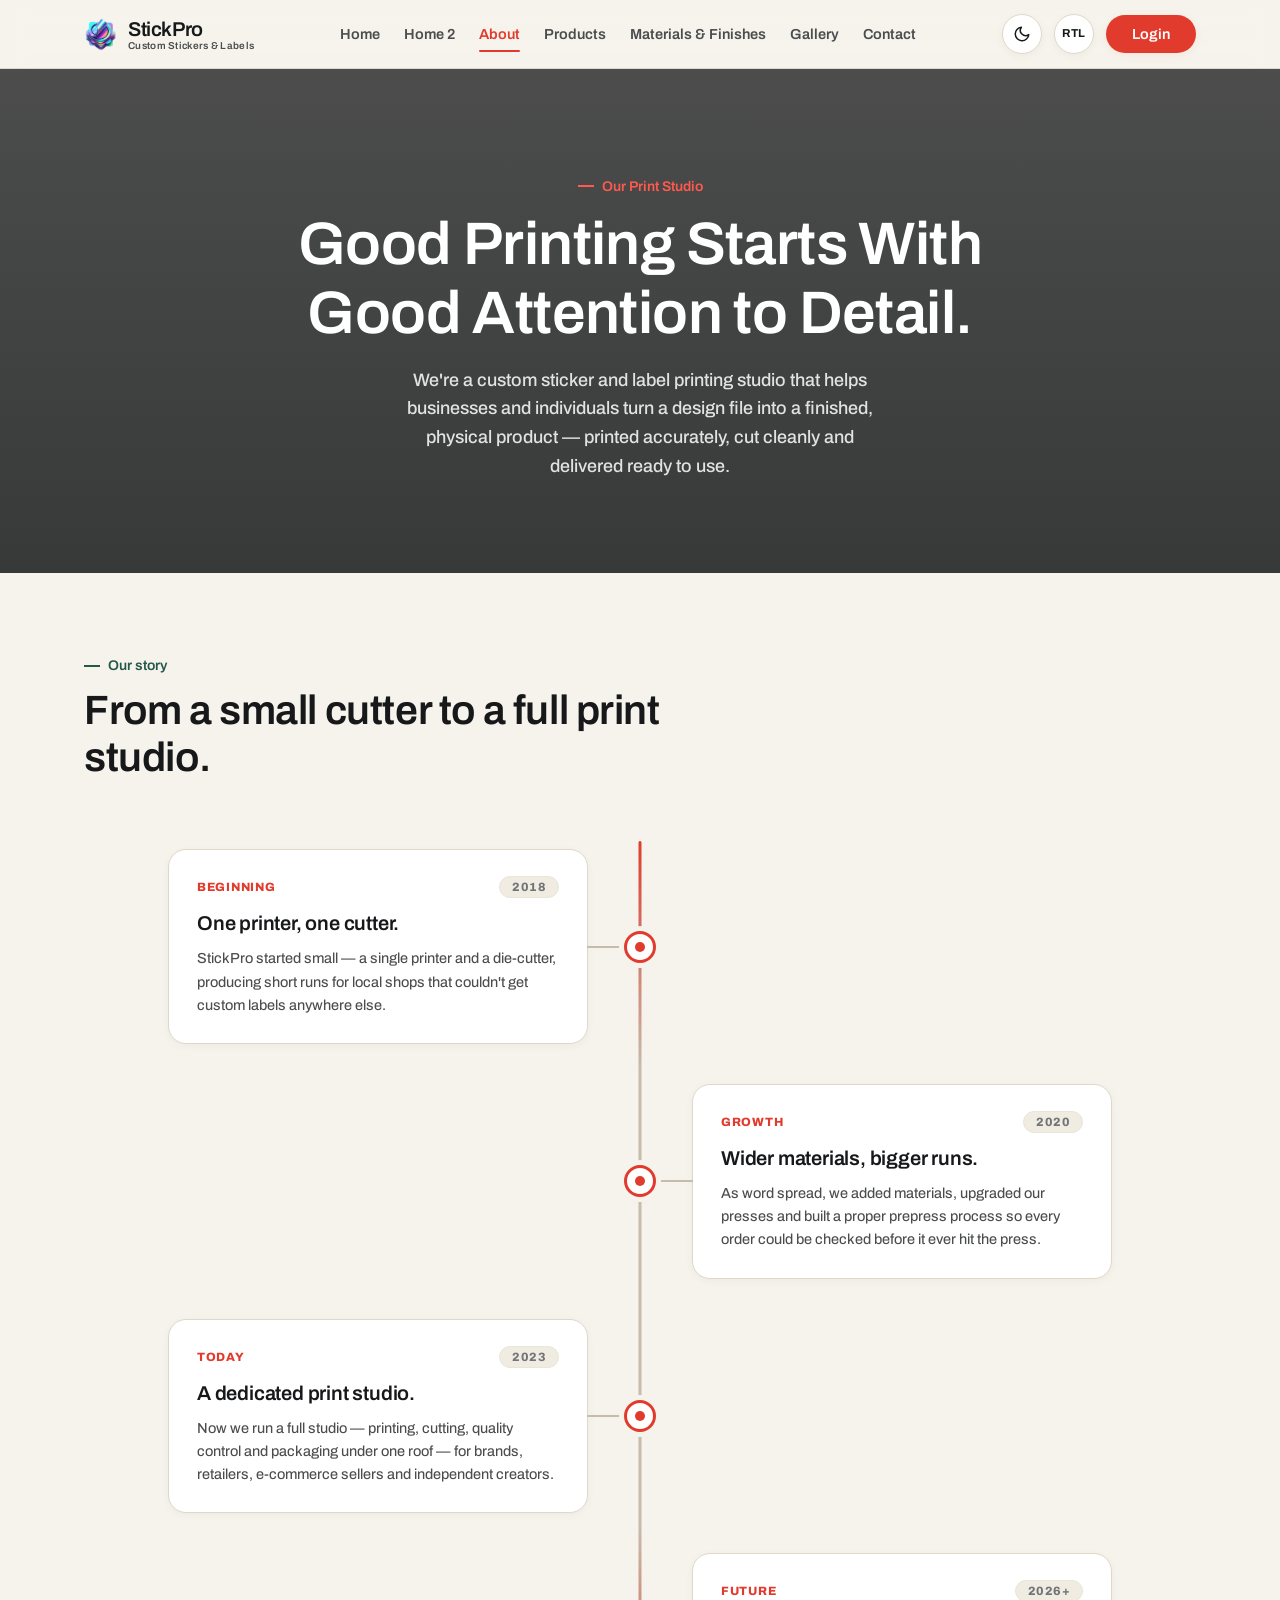
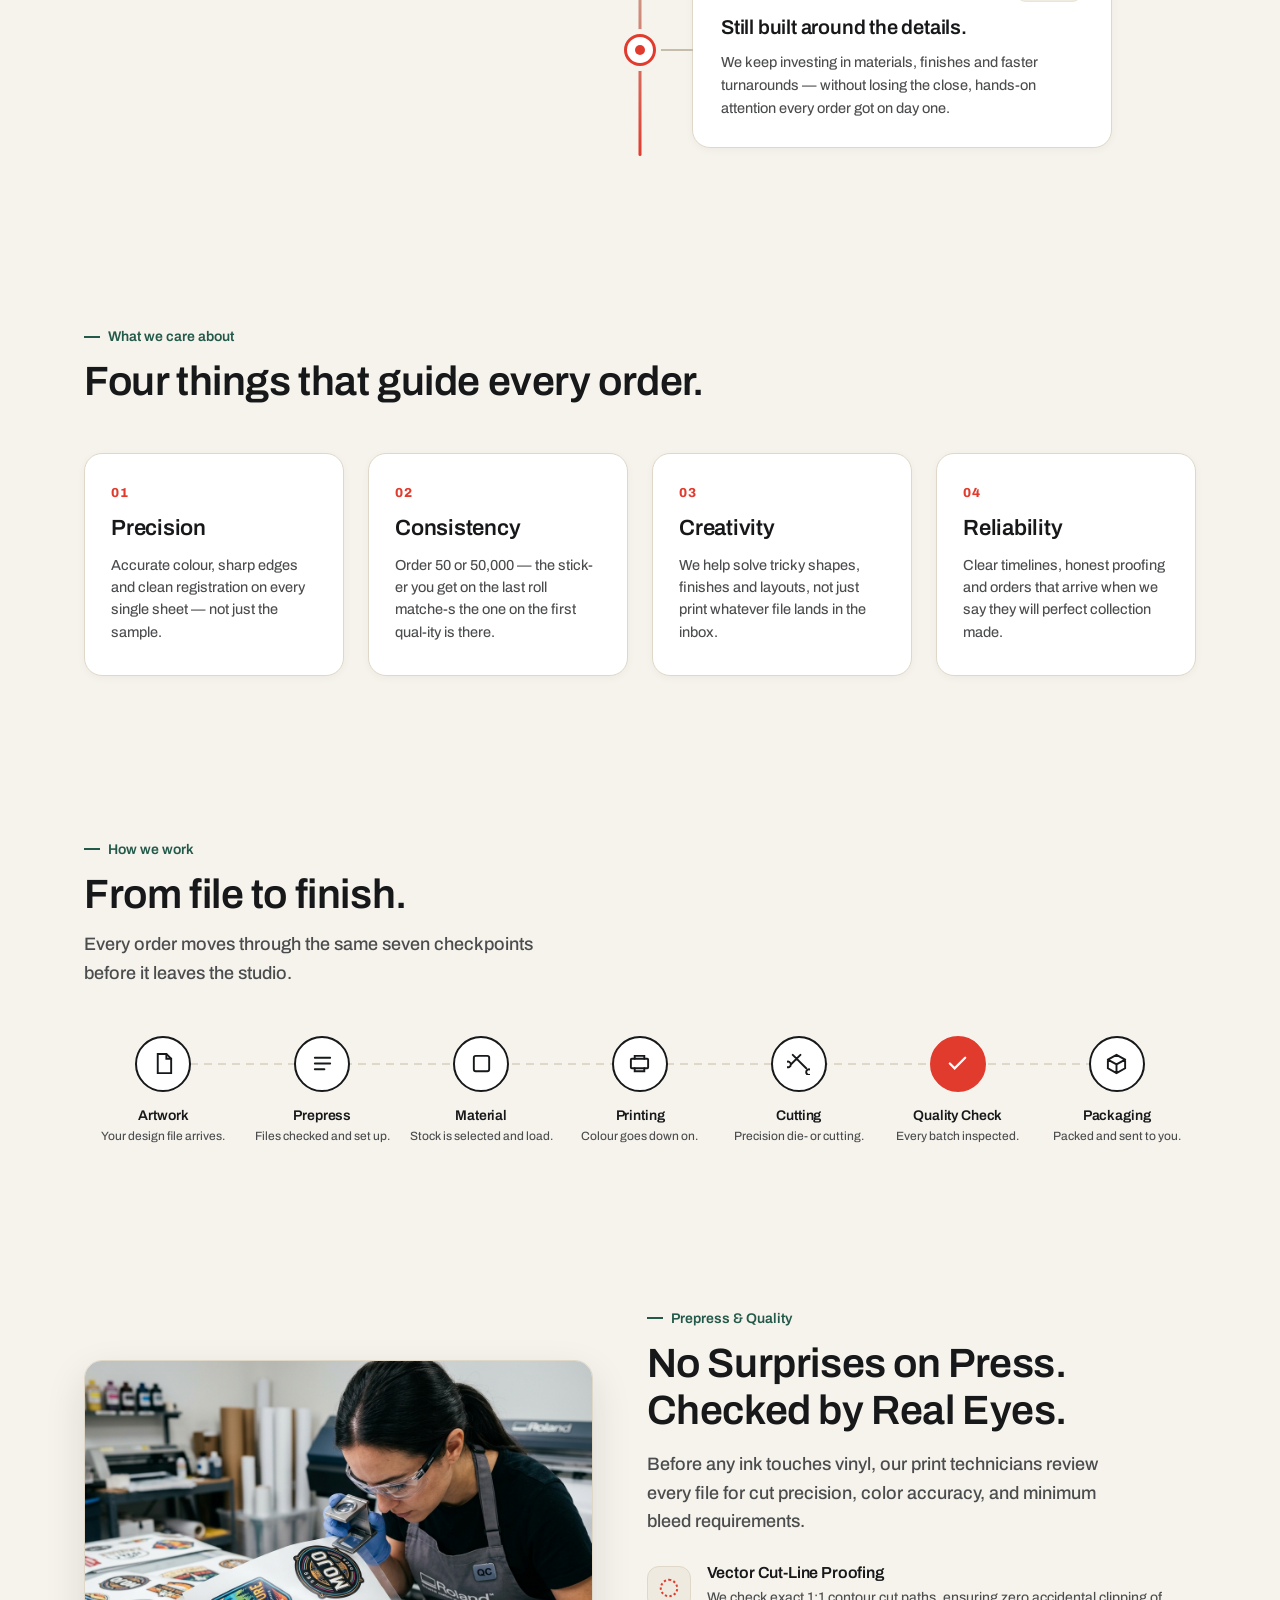
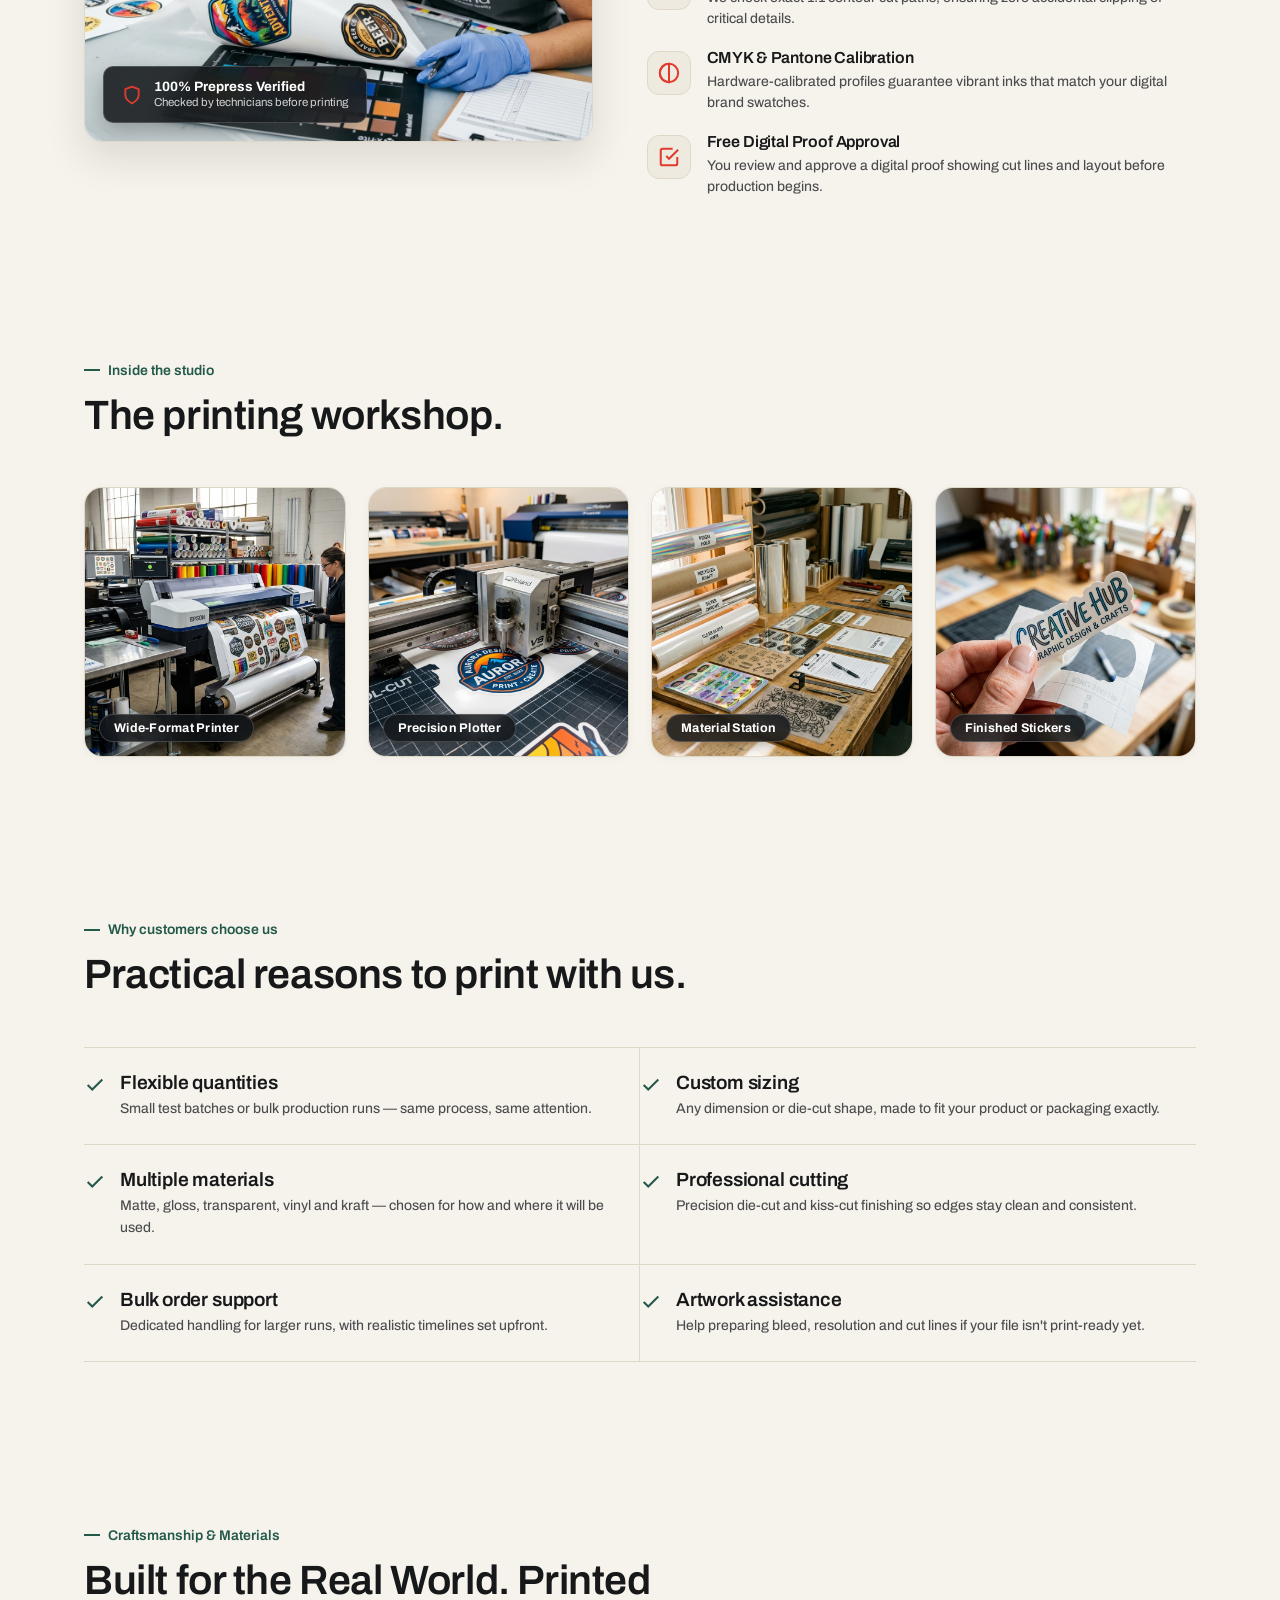
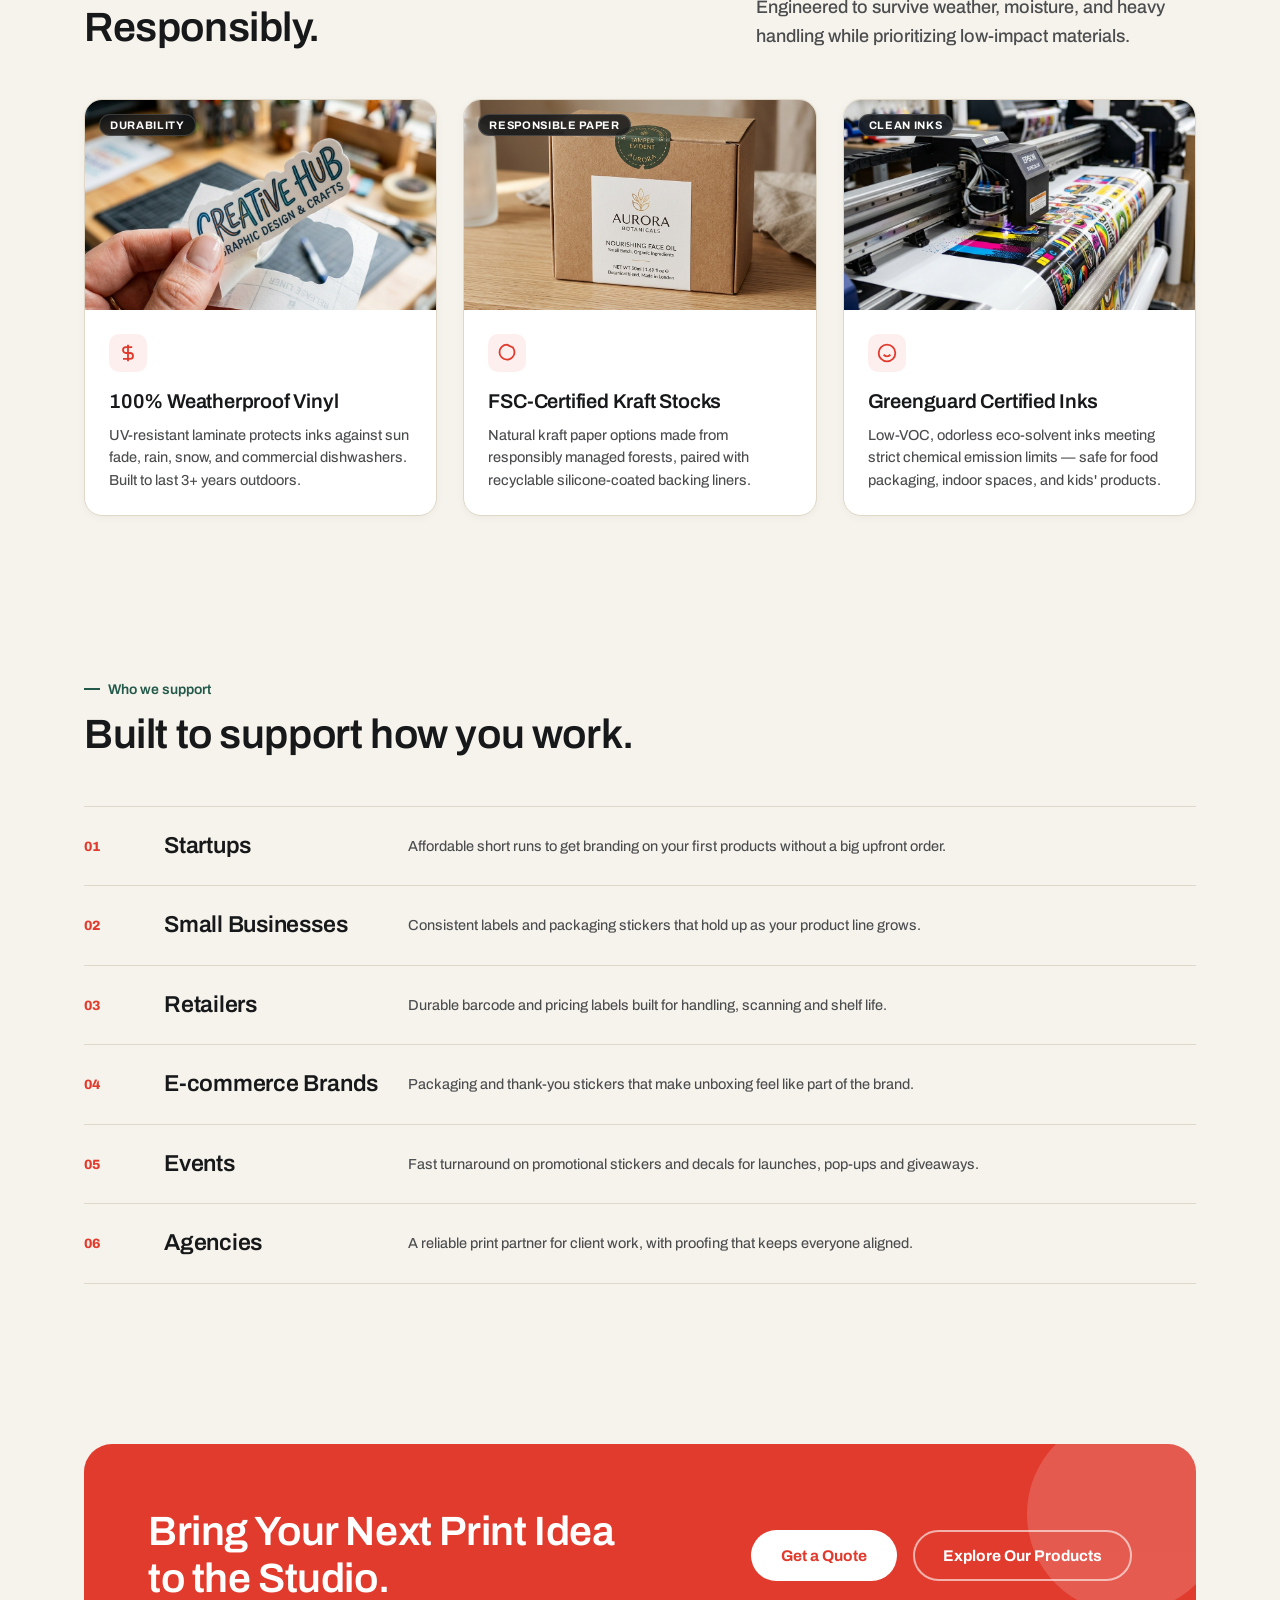
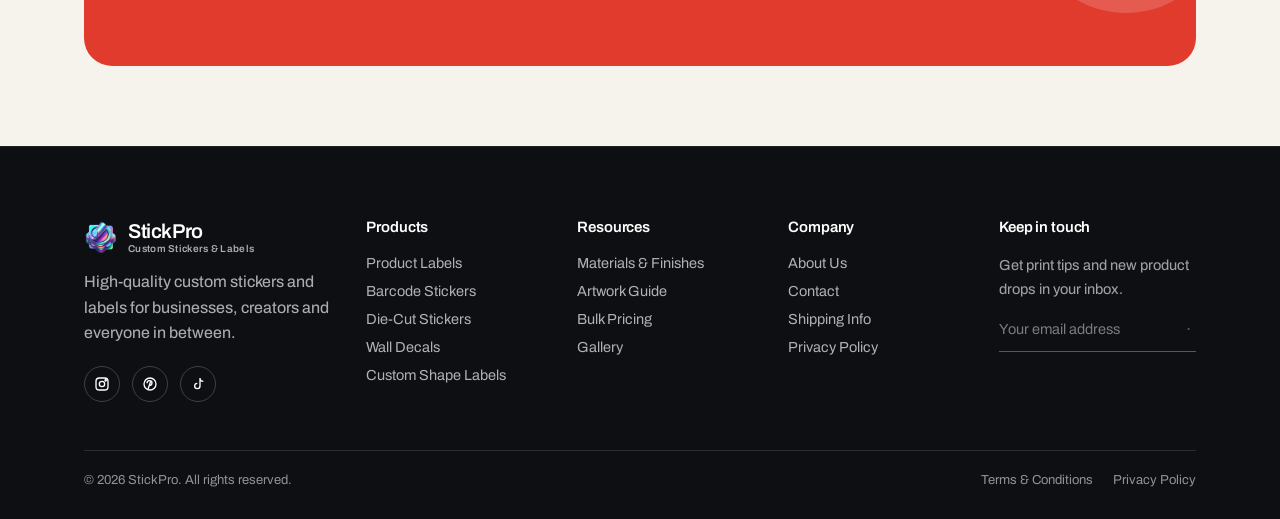
==== commit 46970e01: "fixes the issue for phase 1" ====
--- a/about.html
+++ b/about.html
@@ -503,7 +503,7 @@
       <div class="footer-brand">
         <a href="index.html" class="logo">
           <img class="logo-mark" src="logo.png" alt="StickPro logo">
-          <span>StickPro</span>
+          <span>StickPro<span class="logo-sub">Custom Stickers &amp; Labels</span></span>
         </a>
         <p>High-quality custom stickers and labels for businesses, creators and everyone in between.</p>
         <div class="social-row">
--- a/styles.css
+++ b/styles.css
@@ -1457,7 +1457,32 @@
   gap: 32px;
   padding: 72px 0 48px;
 }
-.footer-brand .logo{ color: #FFFFFF !important; margin-bottom:14px; }
+.footer-brand .logo{
+  display: inline-flex;
+  align-items: center;
+  gap: 10px;
+  font-weight: 600 !important;
+  font-size: 20px;
+  letter-spacing: -0.02em;
+  color: #FFFFFF !important;
+  margin-bottom: 14px;
+  text-decoration: none;
+  line-height: 1.2;
+}
+.footer-brand .logo-mark{
+  width: 34px;
+  height: 34px;
+  flex-shrink: 0;
+  object-fit: contain;
+  display: block;
+}
+.footer-brand .logo .logo-sub{
+  display: block !important;
+  font-size: 10px;
+  font-weight: 600;
+  color: rgba(255, 255, 255, 0.65) !important;
+  letter-spacing: .03em;
+}
 .footer-brand p{ color: rgba(255, 255, 255, 0.65) !important; max-width: 30ch; margin-bottom: 20px; }
 .social-row{ display:flex; gap:12px; }
 .social-row a{
@@ -2120,12 +2145,32 @@
 .process-step p{ font-size:12px; line-height:1.45; }
 
 @media (max-width: 1024px){
-  .process-flow{ grid-template-columns: repeat(4,1fr); row-gap:36px; }
+  .process-flow{
+    display: flex;
+    flex-wrap: wrap;
+    justify-content: center;
+    row-gap: 36px;
+  }
   .process-flow::before{ display:none; }
+  .process-step{
+    flex: 0 0 25%;
+    max-width: 25%;
+    box-sizing: border-box;
+  }
 }
 @media (max-width: 640px){
   .process-flow{ display:flex; flex-direction:column; align-items:flex-start; }
-  .process-step{ flex-direction:row; text-align:left; align-items:center; gap:16px; padding:0 0 28px 0; position:relative; width:100%; }
+  .process-step{
+    flex: none;
+    max-width: 100%;
+    flex-direction:row;
+    text-align:left;
+    align-items:center;
+    gap:16px;
+    padding:0 0 28px 0;
+    position:relative;
+    width:100%;
+  }
   .process-step:not(:last-child)::after{
     content:''; position:absolute; left:27px; top:56px; bottom:0; width:2px;
     background: repeating-linear-gradient(to bottom, var(--line) 0 8px, transparent 8px 14px);
@@ -4159,8 +4204,9 @@
   display:flex;
   flex-direction:column;
   gap:20px;
-}
-.h2-journey-right{ align-items:flex-end; }
+  width: 100%;
+}
+.h2-journey-right{ align-items:stretch; }
 .h2-journey-center{
   display:flex;
   flex-direction:column;
@@ -4190,6 +4236,9 @@
   border-radius:var(--radius-m);
   padding:16px 18px;
   transition:border-color .2s, box-shadow .2s;
+  width: 100%;
+  box-sizing: border-box;
+  min-height: 80px;
 }
 .h2-journey-tile:hover{
   border-color:var(--ink-soft);
@@ -4209,6 +4258,7 @@
   flex-shrink:0;
 }
 .h2-tile-icon svg{ width:22px; height:22px; }
+.h2-tile-text{ flex: 1; min-width: 0; }
 .h2-tile-text h4{ font-size:14px; font-weight: 600; margin-bottom:2px; }
 .h2-tile-text p{ font-size:12.5px; color:var(--ink-soft); line-height:1.4; }
 .h2-journey-right .h2-tile-text{ text-align:right; }
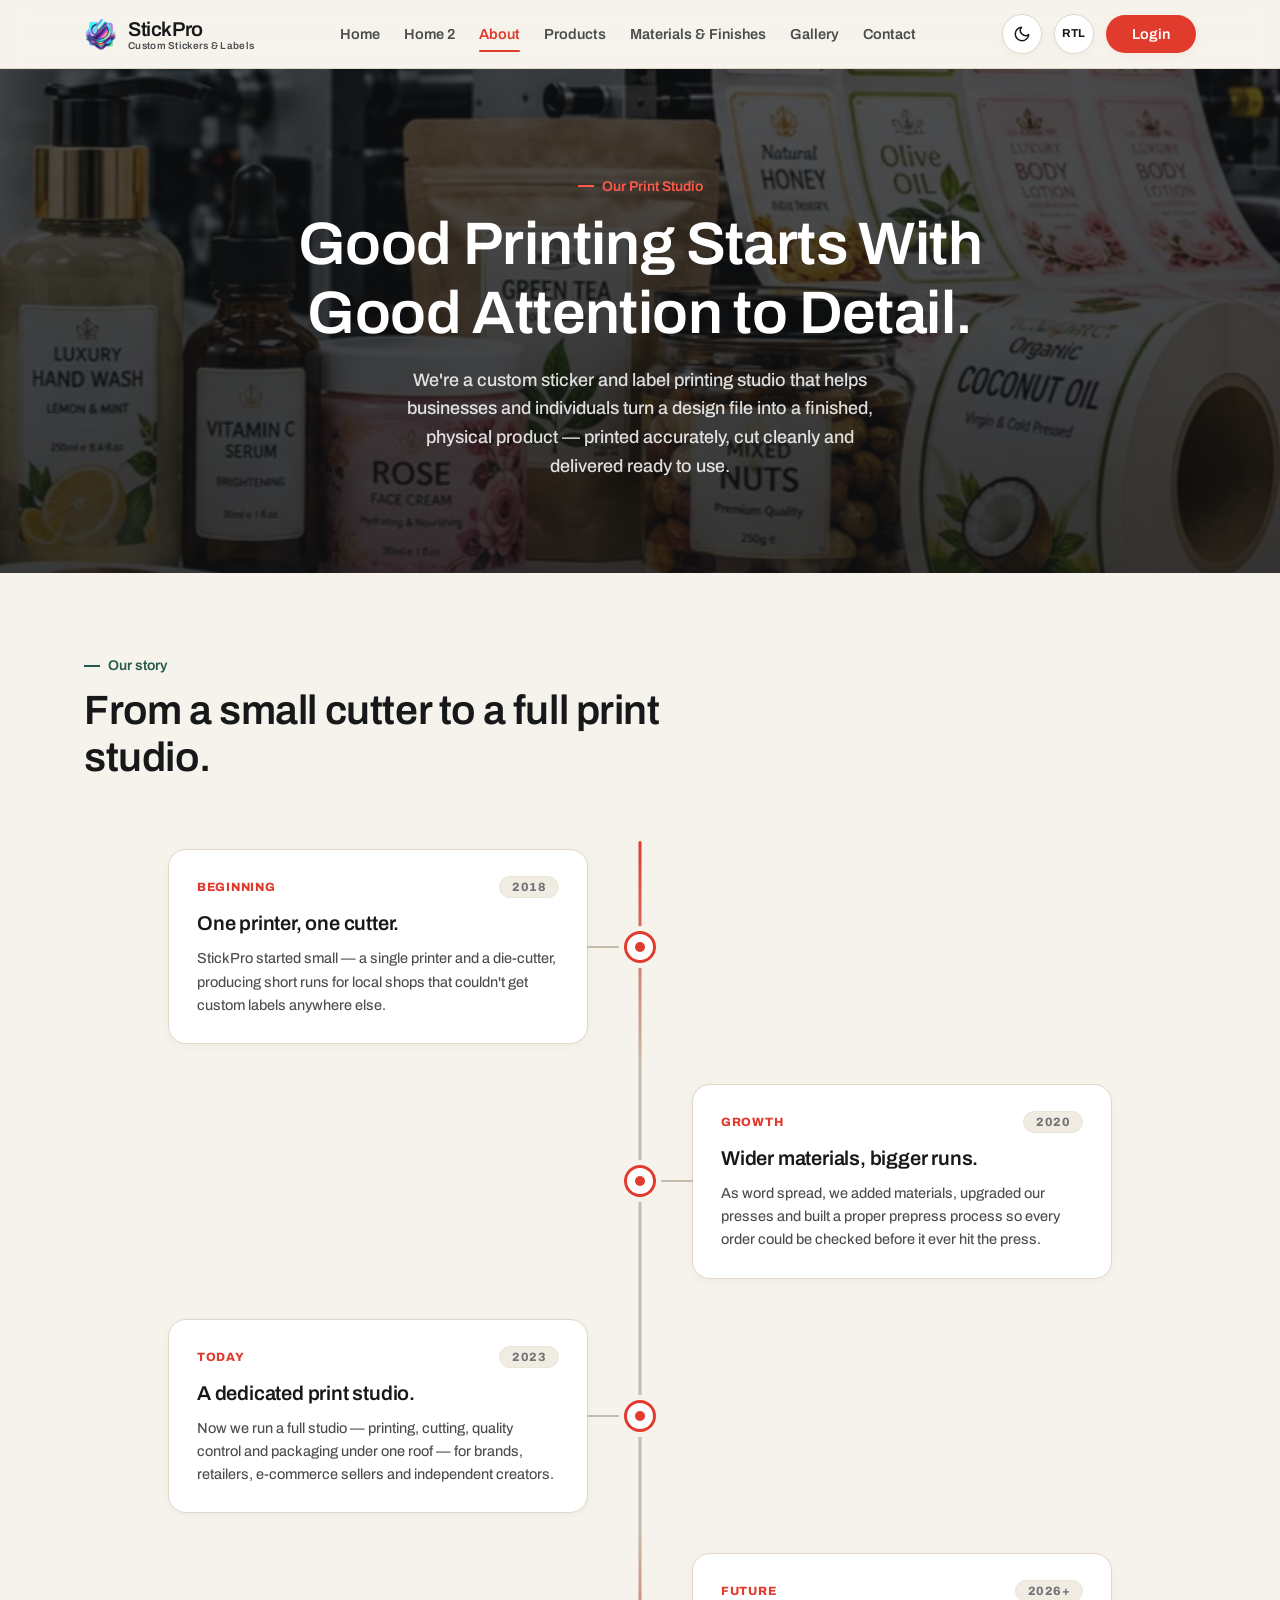
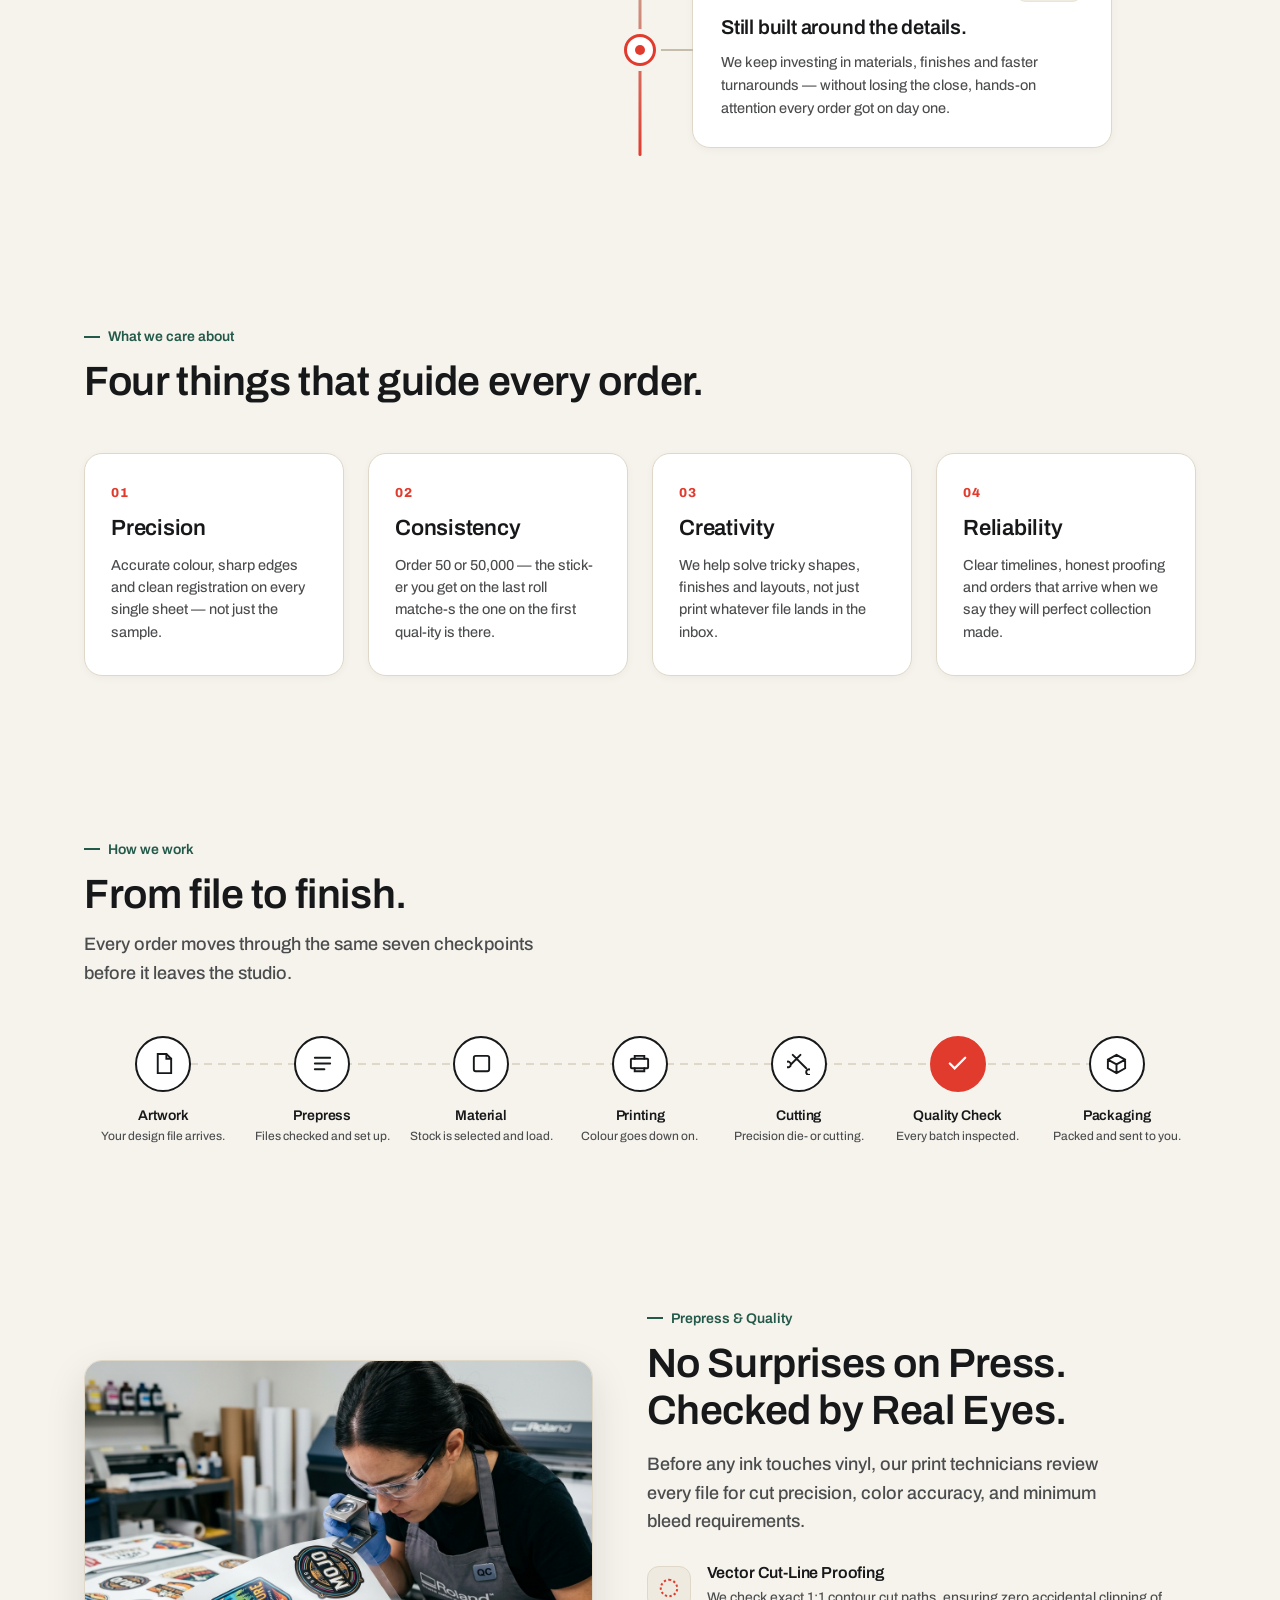
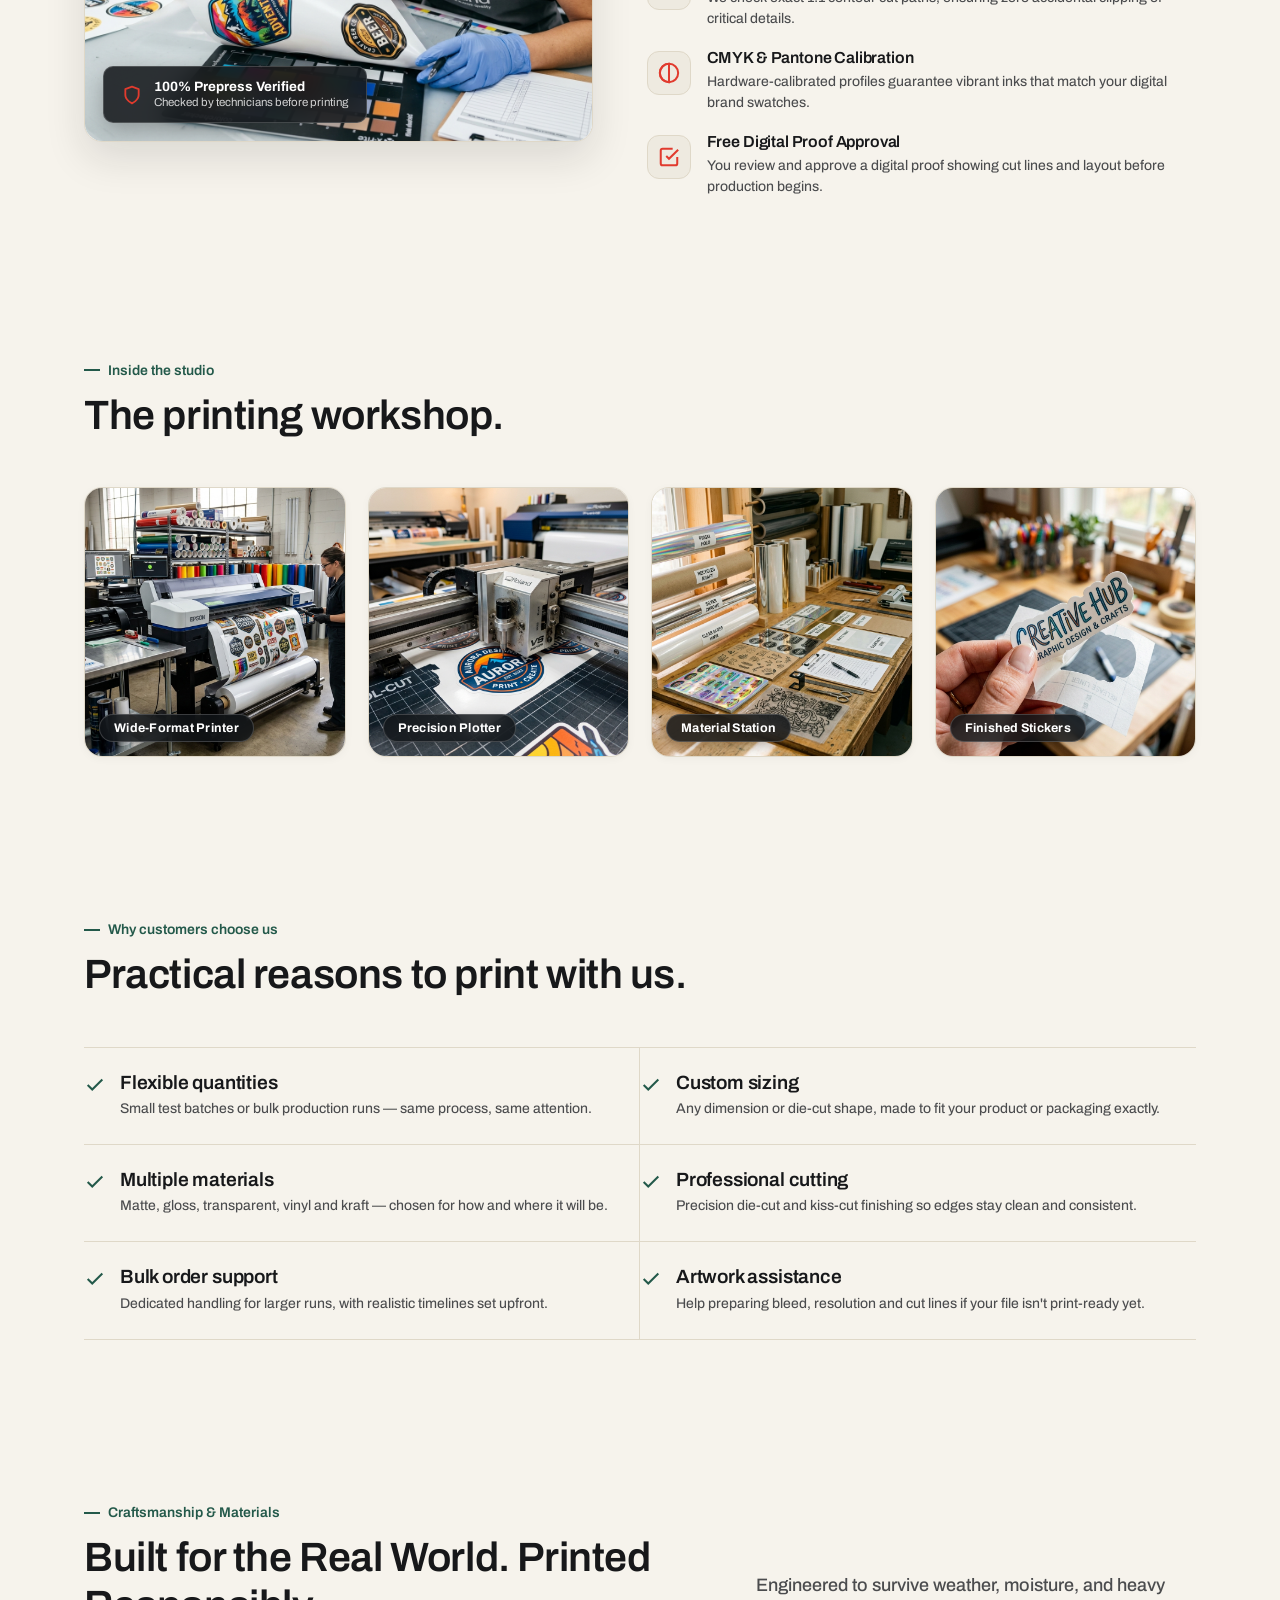
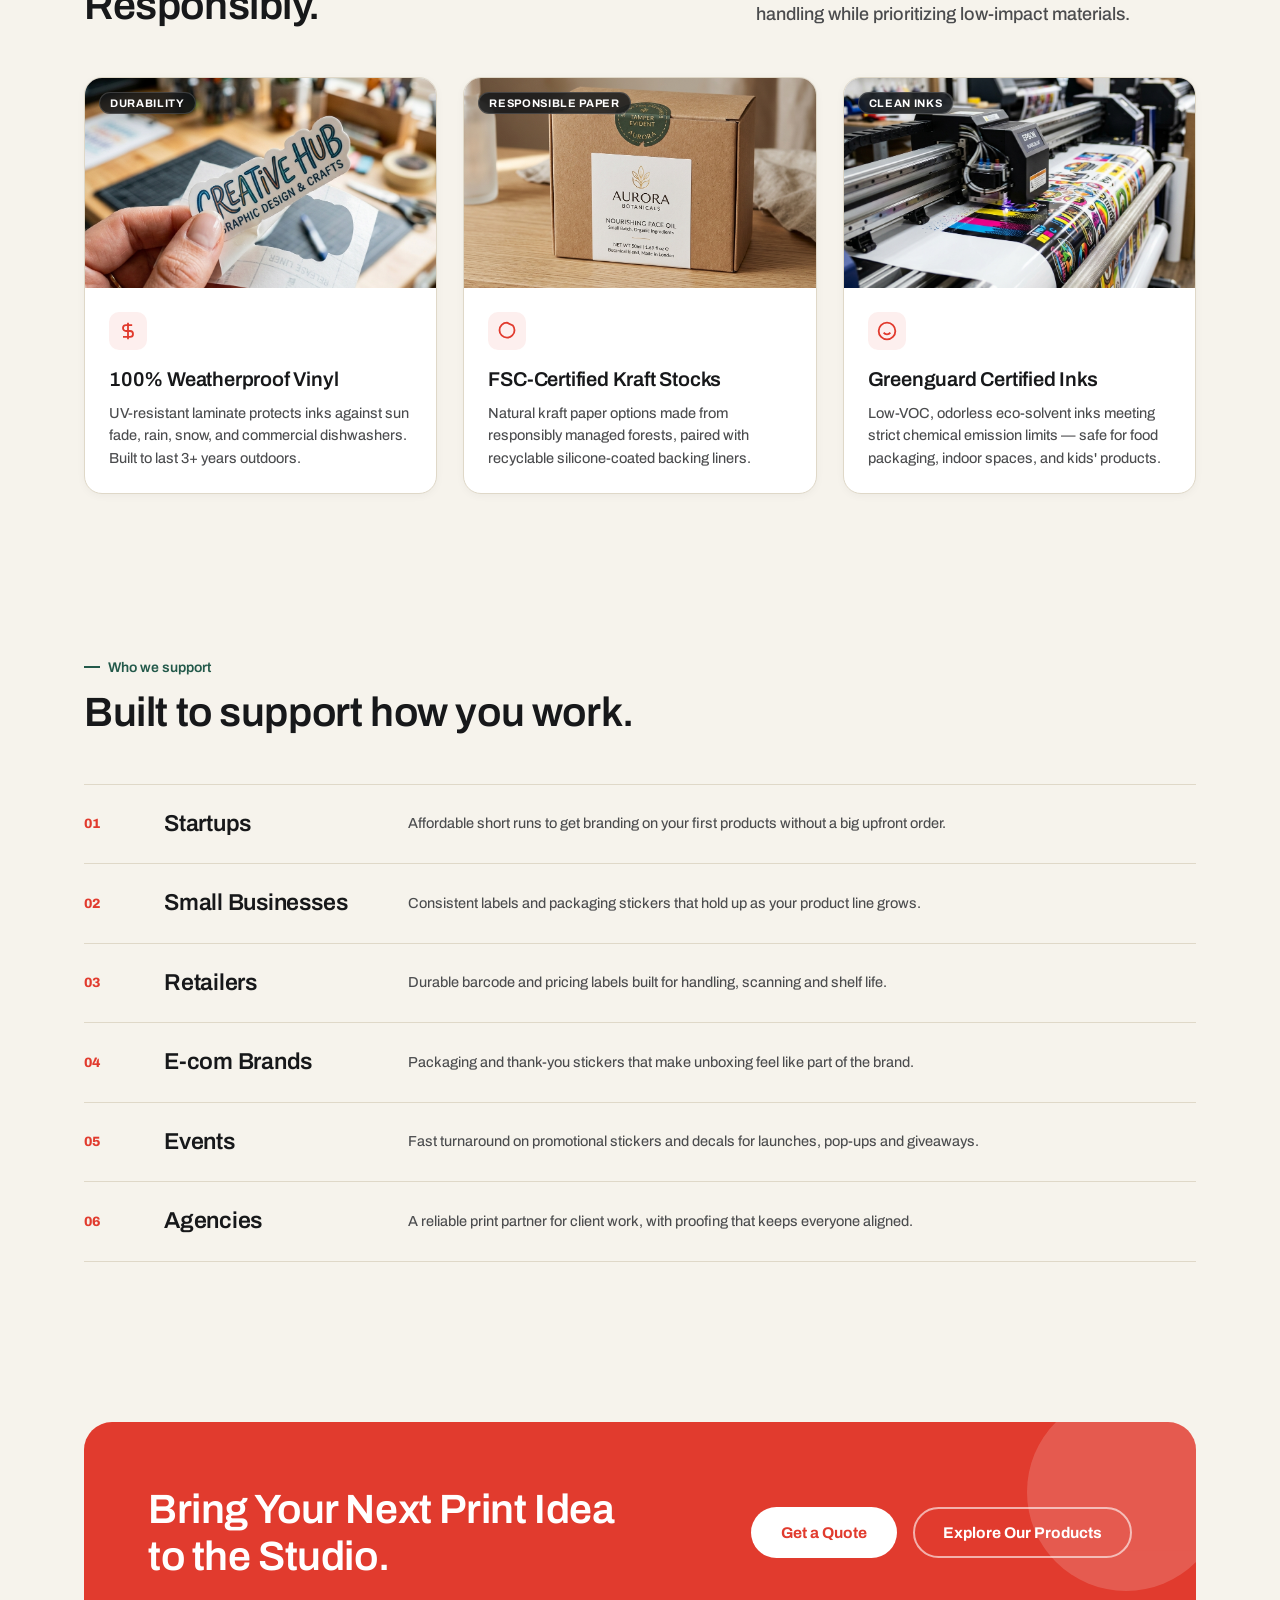
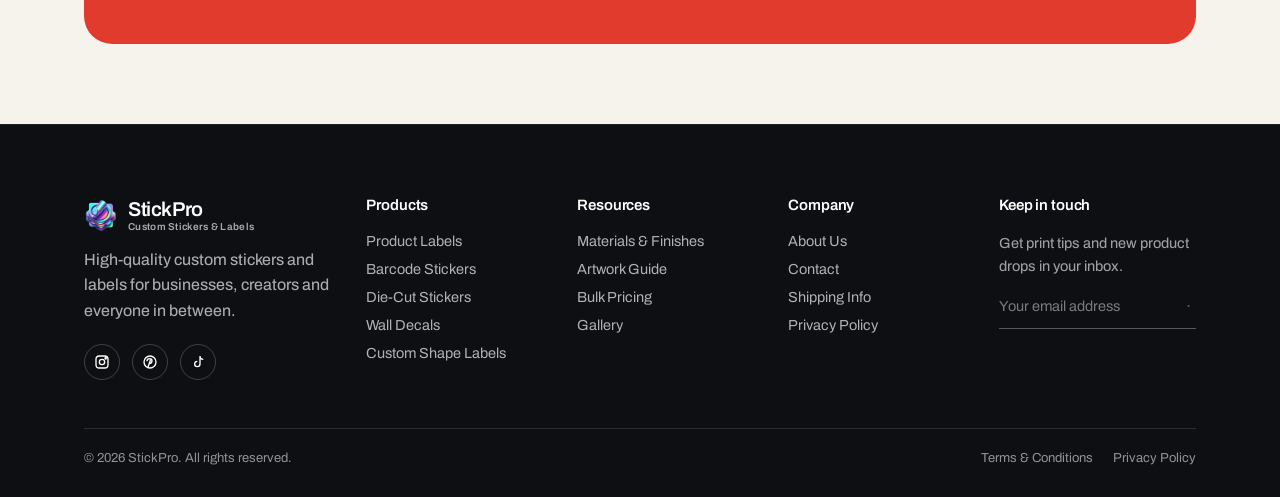
==== commit f4e33095: "fixed" ====
--- a/about.html
+++ b/about.html
@@ -354,7 +354,7 @@
         <svg viewBox="0 0 24 24" fill="none" stroke="currentColor" stroke-width="2.2"><path d="M4 12 L9 17 L20 6"/></svg>
         <div>
           <h4>Multiple materials</h4>
-          <p>Matte, gloss, transparent, vinyl and kraft — chosen for how and where it will be used.</p>
+          <p>Matte, gloss, transparent, vinyl and kraft — chosen for how and where it will be.</p>
         </div>
       </div>
       <div class="trust-row">
@@ -461,7 +461,7 @@
       </div>
       <div class="audience-row">
         <span class="audience-num">04</span>
-        <h3>E-commerce Brands</h3>
+        <h3>E-com Brands</h3>
         <p>Packaging and thank-you stickers that make unboxing feel like part of the brand.</p>
       </div>
       <div class="audience-row">
--- a/styles.css
+++ b/styles.css
@@ -1770,7 +1770,7 @@
 /* --- Narrow editorial hero (not a product hero) --- */
 .about-hero{
   padding: 104px 0 92px;
-  background: linear-gradient(180deg, rgba(14, 16, 18, 0.72) 0%, rgba(14, 16, 18, 0.88) 100%), url('https://images.unsplash.com/photo-1581291518857-4e27b48ff24e?auto=format&fit=crop&w=1600&q=80') center/cover no-repeat;
+  background: linear-gradient(180deg, rgba(14, 16, 18, 0.72) 0%, rgba(14, 16, 18, 0.88) 100%), url('Assets/Banner/About.jpg') center/cover no-repeat;
   background-attachment: fixed;
   color: #fff;
   text-align: center;
@@ -2502,7 +2502,7 @@
 /* --- Hero: editorial statement, no illustration stage --- */
 .products-hero{
   padding: 96px 0 64px;
-  background: linear-gradient(180deg, rgba(14, 16, 18, 0.74) 0%, rgba(14, 16, 18, 0.88) 100%), url('https://images.unsplash.com/photo-1572375992501-4b0892d50c69?auto=format&fit=crop&w=1600&q=80') center/cover no-repeat;
+  background: linear-gradient(180deg, rgba(14, 16, 18, 0.74) 0%, rgba(14, 16, 18, 0.88) 100%), url('Assets/Banner/product.jpg') center/cover no-repeat;
   background-attachment: fixed;
   color: #fff;
   text-align: center;
@@ -2672,6 +2672,14 @@
 .final-cta--dark{ background: var(--ink); }
 .final-cta--dark .btn-primary{ background: var(--cherry); color: var(--white); }
 .final-cta--dark .btn-primary:hover{ background: var(--cherry-dark); }
+html[data-theme="dark"] .final-cta--dark{
+  background: var(--bg-elevated);
+  border: 1px solid var(--border-strong);
+  box-shadow: 0 16px 36px rgba(0,0,0,.28);
+}
+html[data-theme="dark"] .final-cta--dark h2{ color: var(--text-primary); }
+html[data-theme="dark"] .final-cta--dark p{ color: var(--text-secondary); }
+html[data-theme="dark"] .final-cta--dark .btn-primary{ color: #FFFFFF; }
 
 /* ==========================================================================
    MATERIALS & FINISHES PAGE
@@ -2682,7 +2690,7 @@
 /* --- Materials hero: editorial layout --- */
 .materials-hero{
   padding: 104px 0 88px;
-  background: linear-gradient(180deg, rgba(14, 16, 18, 0.74) 0%, rgba(14, 16, 18, 0.9) 100%), url('https://images.unsplash.com/photo-1618005182384-a83a8bd57fbe?auto=format&fit=crop&w=1600&q=80') center/cover no-repeat;
+  background: linear-gradient(180deg, rgba(14, 16, 18, 0.74) 0%, rgba(14, 16, 18, 0.9) 100%), url('Assets/Banner/materials.jpg') center/cover no-repeat;
   background-attachment: fixed;
   color: #fff;
   text-align: center;
@@ -2882,6 +2890,21 @@
   font-size:12.5px; font-weight:700; padding:5px 12px;
   border:1px solid var(--line); border-radius:999px;
   background: rgba(255,255,255,.7);
+}
+html[data-theme="dark"] .mg-panel--gloss{
+  background: linear-gradient(135deg, #090B0E 0%, #252A30 38%, #626A73 49%, #171B20 60%, #050608 100%);
+  border-color: rgba(255,255,255,.22);
+}
+html[data-theme="dark"] .mg-panel--matte .mg-label,
+html[data-theme="dark"] .mg-panel--gloss .mg-label{ color: #FFFFFF; }
+html[data-theme="dark"] .mg-panel--gloss h3,
+html[data-theme="dark"] .mg-panel--gloss .mg-trait,
+html[data-theme="dark"] .mg-panel--gloss .mg-choose h4,
+html[data-theme="dark"] .mg-panel--gloss .mg-use-case{ color: #FFFFFF; }
+html[data-theme="dark"] .mg-panel--gloss .mg-choose{ border-color: rgba(255,255,255,.32); }
+html[data-theme="dark"] .mg-panel--gloss .mg-use-case{
+  background: rgba(0,0,0,.32);
+  border-color: rgba(255,255,255,.52);
 }
 .mg-divider{
   display:none; align-items:center; gap:16px;
@@ -3038,6 +3061,30 @@
 .decision-help{ margin-top:24px; padding-top:20px; border-top:1px solid var(--line); font-size:14px; color: var(--ink-soft); }
 .decision-help strong{ color: var(--ink); }
 .decision-help a{ color: var(--cherry); font-weight:700; }
+html[data-theme="dark"] .decision-q-label,
+html[data-theme="dark"] .decision-result-label,
+html[data-theme="dark"] .decision-result-desc,
+html[data-theme="dark"] .decision-help{ color: var(--text-secondary); }
+html[data-theme="dark"] .decision-q-label::before{
+  background: var(--accent);
+  color: #FFFFFF;
+}
+html[data-theme="dark"] .decision-opt{
+  background: var(--bg-elevated);
+  border-color: var(--border-strong);
+  color: var(--text-primary);
+}
+html[data-theme="dark"] .decision-opt:hover{
+  background: var(--bg-subtle);
+  border-color: var(--accent);
+  color: var(--text-primary);
+}
+html[data-theme="dark"] .decision-opt.selected{
+  background: var(--accent);
+  border-color: var(--accent);
+  color: #FFFFFF;
+}
+html[data-theme="dark"] .decision-help strong{ color: var(--text-primary); }
 
 @media (max-width: 1024px){ .decision-tool{ grid-template-columns:1fr; padding:32px; gap:32px; } }
 @media (max-width: 560px){ .decision-tool{ padding:24px; } }
@@ -3201,6 +3248,22 @@
 .mat-final-cta-actions{ display:flex; flex-direction:column; gap:12px; flex-shrink:0; }
 .mat-final-cta .btn-ghost{ color: var(--white); border-color: rgba(255,255,255,.4); }
 .mat-final-cta .btn-ghost:hover{ background: var(--white); color: var(--ink); border-color:var(--white); }
+html[data-theme="dark"] .mat-final-cta{
+  background: var(--bg-elevated);
+  border: 1px solid var(--border-strong);
+  box-shadow: 0 16px 36px rgba(0,0,0,.28);
+}
+html[data-theme="dark"] .mat-final-cta h2{ color: var(--text-primary); }
+html[data-theme="dark"] .mat-final-cta p{ color: var(--text-secondary); }
+html[data-theme="dark"] .mat-final-cta .btn-ghost{
+  color: var(--text-primary);
+  border-color: var(--border-strong);
+}
+html[data-theme="dark"] .mat-final-cta .btn-ghost:hover{
+  background: var(--bg-subtle);
+  color: var(--text-primary);
+  border-color: var(--border-strong);
+}
 
 @media (max-width: 900px){
   .mat-final-cta{ grid-template-columns:1fr; padding:44px 28px; gap:28px; }
@@ -3221,7 +3284,7 @@
 /* --- Gallery hero --- */
 .gallery-hero{
   padding: 96px 0 48px;
-  background: linear-gradient(180deg, rgba(14, 16, 18, 0.74) 0%, rgba(14, 16, 18, 0.9) 100%), url('https://images.unsplash.com/photo-1541701494587-cb58502866ab?auto=format&fit=crop&w=1600&q=80') center/cover no-repeat;
+  background: linear-gradient(180deg, rgba(14, 16, 18, 0.74) 0%, rgba(14, 16, 18, 0.9) 100%), url('Assets/Banner/gallery.jpg') center/cover no-repeat;
   background-attachment: fixed;
   color: #fff;
   text-align: center;
@@ -3419,7 +3482,7 @@
 /* --- Contact hero --- */
 .contact-hero{
   padding: 96px 0 68px;
-  background: linear-gradient(180deg, rgba(14, 16, 18, 0.74) 0%, rgba(14, 16, 18, 0.88) 100%), url('https://images.unsplash.com/photo-1589384267710-7a25be158656?auto=format&fit=crop&w=1600&q=80') center/cover no-repeat;
+  background: linear-gradient(180deg, rgba(14, 16, 18, 0.74) 0%, rgba(14, 16, 18, 0.88) 100%), url('Assets/Banner/contact.jpg') center/cover no-repeat;
   background-attachment: fixed;
   color: #fff;
   text-align: center;
@@ -4106,6 +4169,89 @@
   max-width:100%;
   max-height:100%;
 }
+
+/* Sticker Mockup Wrapper */
+.h2-sticker-mockup-wrapper {
+  position: relative;
+  width: 250px;
+  height: 250px;
+  display: flex;
+  align-items: center;
+  justify-content: center;
+  transition: transform 0.35s cubic-bezier(0.16, 1, 0.3, 1), filter 0.35s ease;
+}
+
+.h2-preview-sticker-img {
+  width: 100%;
+  height: 100%;
+  object-fit: contain;
+  display: block;
+  transition: all 0.35s cubic-bezier(0.16, 1, 0.3, 1);
+}
+
+/* Shapes */
+.h2-sticker-mockup-wrapper.shape-round {
+  border-radius: 50%;
+  filter: drop-shadow(0 18px 36px rgba(0, 0, 0, 0.22));
+}
+.h2-sticker-mockup-wrapper.shape-round .h2-preview-sticker-img {
+  border-radius: 50%;
+  clip-path: circle(49% at 50% 50%);
+}
+
+.h2-sticker-mockup-wrapper.shape-square {
+  border-radius: 24px;
+  filter: drop-shadow(0 18px 36px rgba(0, 0, 0, 0.22));
+}
+.h2-sticker-mockup-wrapper.shape-square .h2-preview-sticker-img {
+  border-radius: 20px;
+  clip-path: inset(0 round 20px);
+}
+
+.h2-sticker-mockup-wrapper.shape-diecut {
+  border-radius: 36px;
+  filter: drop-shadow(0 18px 34px rgba(0, 0, 0, 0.24));
+}
+.h2-sticker-mockup-wrapper.shape-diecut .h2-preview-sticker-img {
+  clip-path: polygon(50% 1%, 82% 9%, 99% 34%, 97% 70%, 78% 95%, 50% 99%, 22% 95%, 3% 70%, 1% 34%, 18% 9%);
+}
+
+/* Materials */
+.h2-sticker-mockup-wrapper.mat-vinyl {
+  filter: drop-shadow(0 18px 36px rgba(0, 0, 0, 0.22));
+}
+
+.h2-sticker-mockup-wrapper.mat-paper {
+  filter: drop-shadow(0 14px 28px rgba(60, 45, 30, 0.24)) sepia(0.14) contrast(1.04);
+}
+
+.h2-sticker-mockup-wrapper.mat-clear {
+  filter: drop-shadow(0 12px 24px rgba(0, 0, 0, 0.16));
+}
+.h2-sticker-mockup-wrapper.mat-clear .h2-preview-sticker-img {
+  opacity: 0.86;
+  mix-blend-mode: multiply;
+}
+
+/* Gloss Specular Sheen */
+.h2-sticker-gloss-sheen {
+  position: absolute;
+  inset: 0;
+  pointer-events: none;
+  border-radius: inherit;
+  background: linear-gradient(135deg, rgba(255, 255, 255, 0.72) 0%, rgba(255, 255, 255, 0.15) 38%, transparent 42%, transparent 100%);
+  opacity: 0;
+  transition: opacity 0.35s ease;
+  z-index: 2;
+}
+
+.h2-sticker-mockup-wrapper.fin-gloss .h2-sticker-gloss-sheen {
+  opacity: 1;
+}
+
+.h2-sticker-mockup-wrapper.fin-matte .h2-sticker-gloss-sheen {
+  opacity: 0;
+}
 .h2-preview-label{
   font-size:12px;
   font-weight:600;
@@ -4357,6 +4503,13 @@
   text-transform:uppercase;
   color:var(--ink);
 }
+
+html[data-theme="dark"] .h2-detail-caption{
+  background: rgba(27,32,38,.94);
+  border-color: var(--border-strong);
+  box-shadow: 0 4px 14px rgba(0,0,0,.28);
+}
+html[data-theme="dark"] .h2-detail-name{ color: var(--text-primary); }
 
 @media (max-width:1024px){
   .h2-details-grid{
@@ -4428,6 +4581,15 @@
   gap: 16px;
   flex-wrap: wrap;
 }
+
+html[data-theme="dark"] .h2-packaging-card,
+html[data-theme="dark"] .h2-packaging-inner{
+  background: var(--bg-elevated);
+  border-color: var(--border-strong);
+}
+html[data-theme="dark"] .h2-packaging-copy .h2-kicker{ color: #E7B68C; }
+html[data-theme="dark"] .h2-packaging-copy h2{ color: var(--text-primary); }
+html[data-theme="dark"] .h2-packaging-copy p{ color: var(--text-secondary); }
 
 @media (max-width: 960px){
   .h2-packaging-card,
@@ -4684,6 +4846,20 @@
   font-size:12px;
   color:var(--ink-soft);
   line-height:1.3;
+}
+
+html[data-theme="dark"] .h2-proof-quote{
+  background: var(--bg-elevated);
+  border: 1px solid var(--border-strong);
+  box-shadow: 0 16px 36px rgba(0,0,0,.28);
+}
+html[data-theme="dark"] .h2-proof-text,
+html[data-theme="dark"] .h2-proof-name{ color: var(--text-primary); }
+html[data-theme="dark"] .h2-proof-biz{ color: var(--text-secondary); }
+html[data-theme="dark"] .h2-proof-avatar{
+  background: var(--bg-subtle);
+  border-color: var(--border-strong);
+  color: var(--text-primary);
 }
 
 @media (max-width:1024px){
@@ -5216,7 +5392,7 @@
    HOME 2 — CENTERED FIXED HERO & 4x2 INSPIRATION GRID ENHANCEMENTS
    ========================================================================== */
 
-/* Centered Fixed Background Hero for Home 2 */
+/* Centered Fixed Background Hero for Home 2 with Video Support */
 .h2-hero-fixed {
   position: relative;
   min-height: 82vh;
@@ -5224,16 +5400,32 @@
   display: flex;
   align-items: center;
   justify-content: center;
-  background-image:
-    linear-gradient(rgba(17, 20, 24, 0.72), rgba(17, 20, 24, 0.88)),
-    url('https://images.unsplash.com/photo-1581091226825-a6a2a5aee158?auto=format&fit=crop&w=2000&q=80');
-  background-attachment: fixed;
-  background-position: center;
-  background-repeat: no-repeat;
-  background-size: cover;
+  background-color: #0E1012;
   padding: 110px 24px;
   overflow: hidden;
   border-bottom: 1.5px solid var(--border);
+}
+
+.h2-hero-bg-video {
+  position: absolute;
+  top: 50%;
+  left: 50%;
+  min-width: 100%;
+  min-height: 100%;
+  width: auto;
+  height: auto;
+  transform: translate(-50%, -50%);
+  object-fit: cover;
+  z-index: 1;
+  pointer-events: none;
+}
+
+.h2-hero-video-overlay {
+  position: absolute;
+  inset: 0;
+  background: linear-gradient(180deg, rgba(14, 16, 18, 0.70) 0%, rgba(14, 16, 18, 0.88) 100%);
+  z-index: 2;
+  pointer-events: none;
 }
 
 .h2-hero-centered {
@@ -5244,7 +5436,7 @@
   flex-direction: column;
   align-items: center;
   position: relative;
-  z-index: 2;
+  z-index: 3;
 }
 
 .h2-hero-centered .h2-kicker {
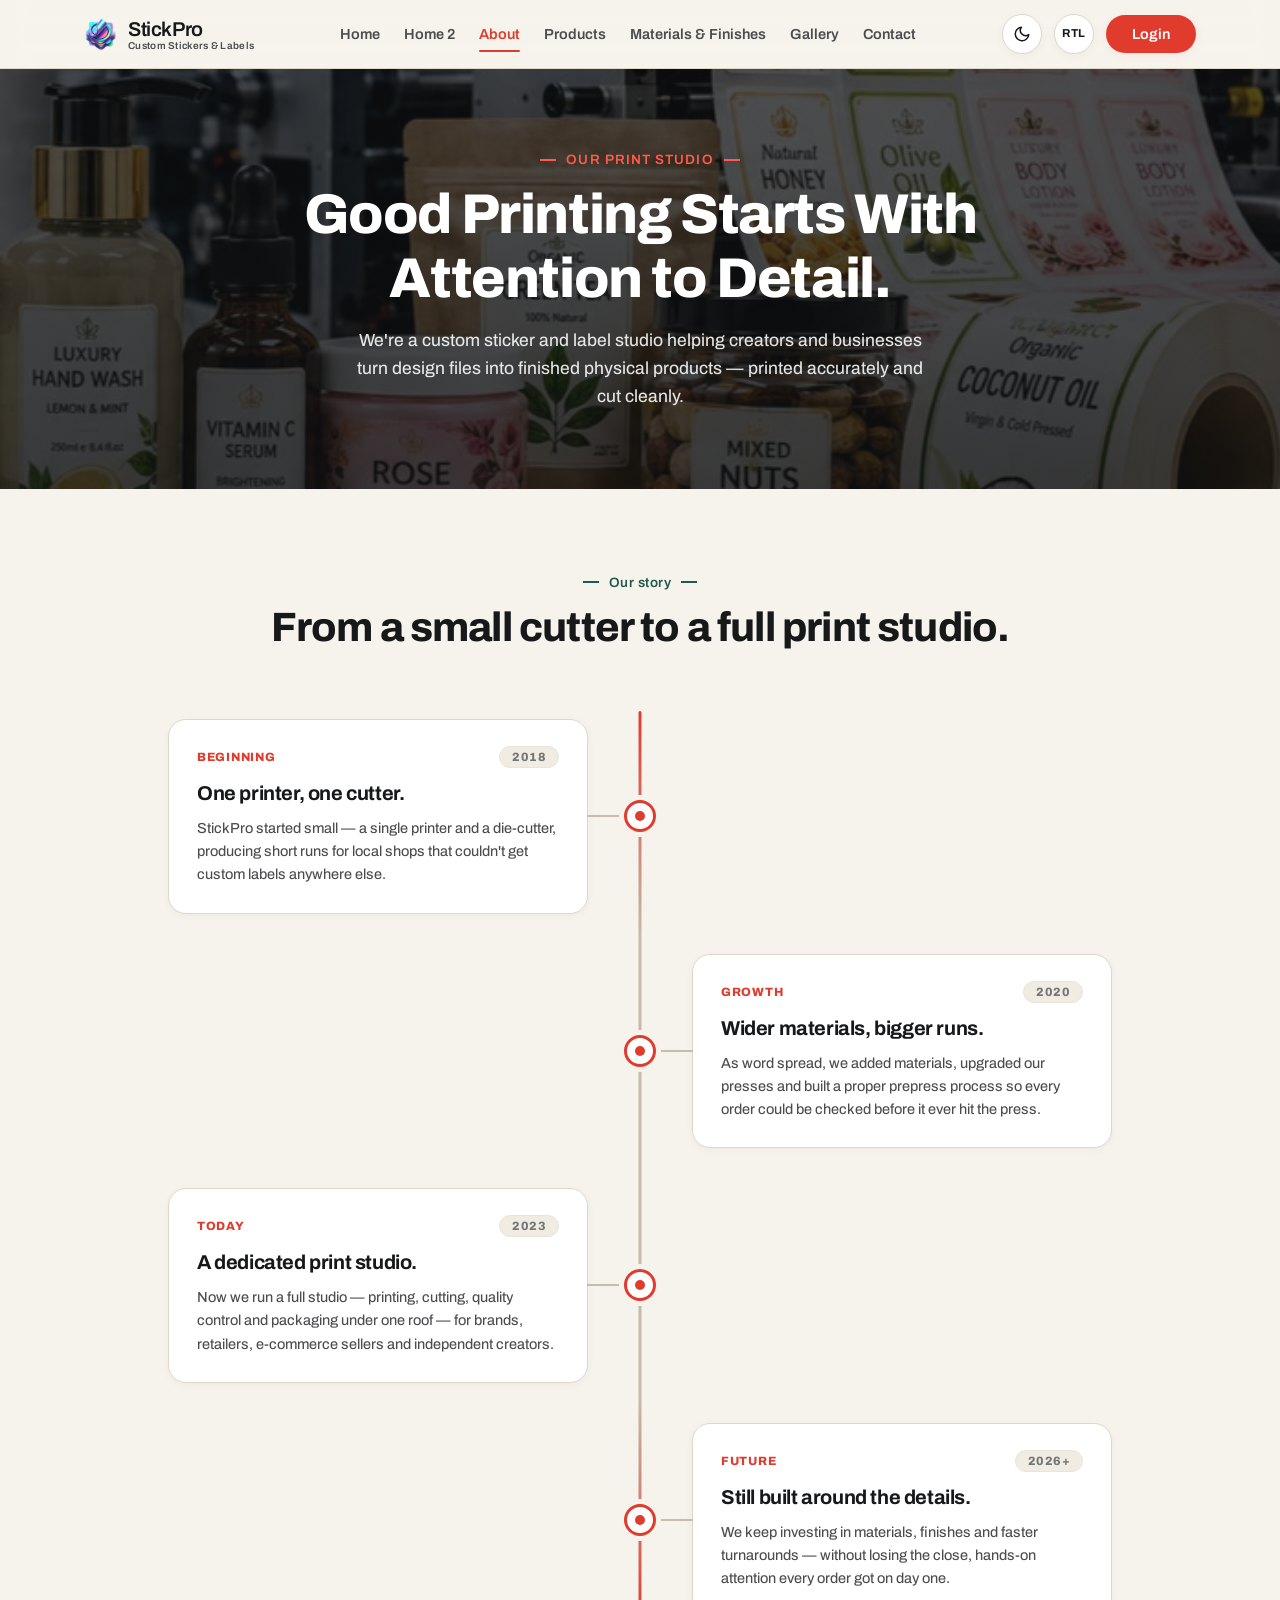
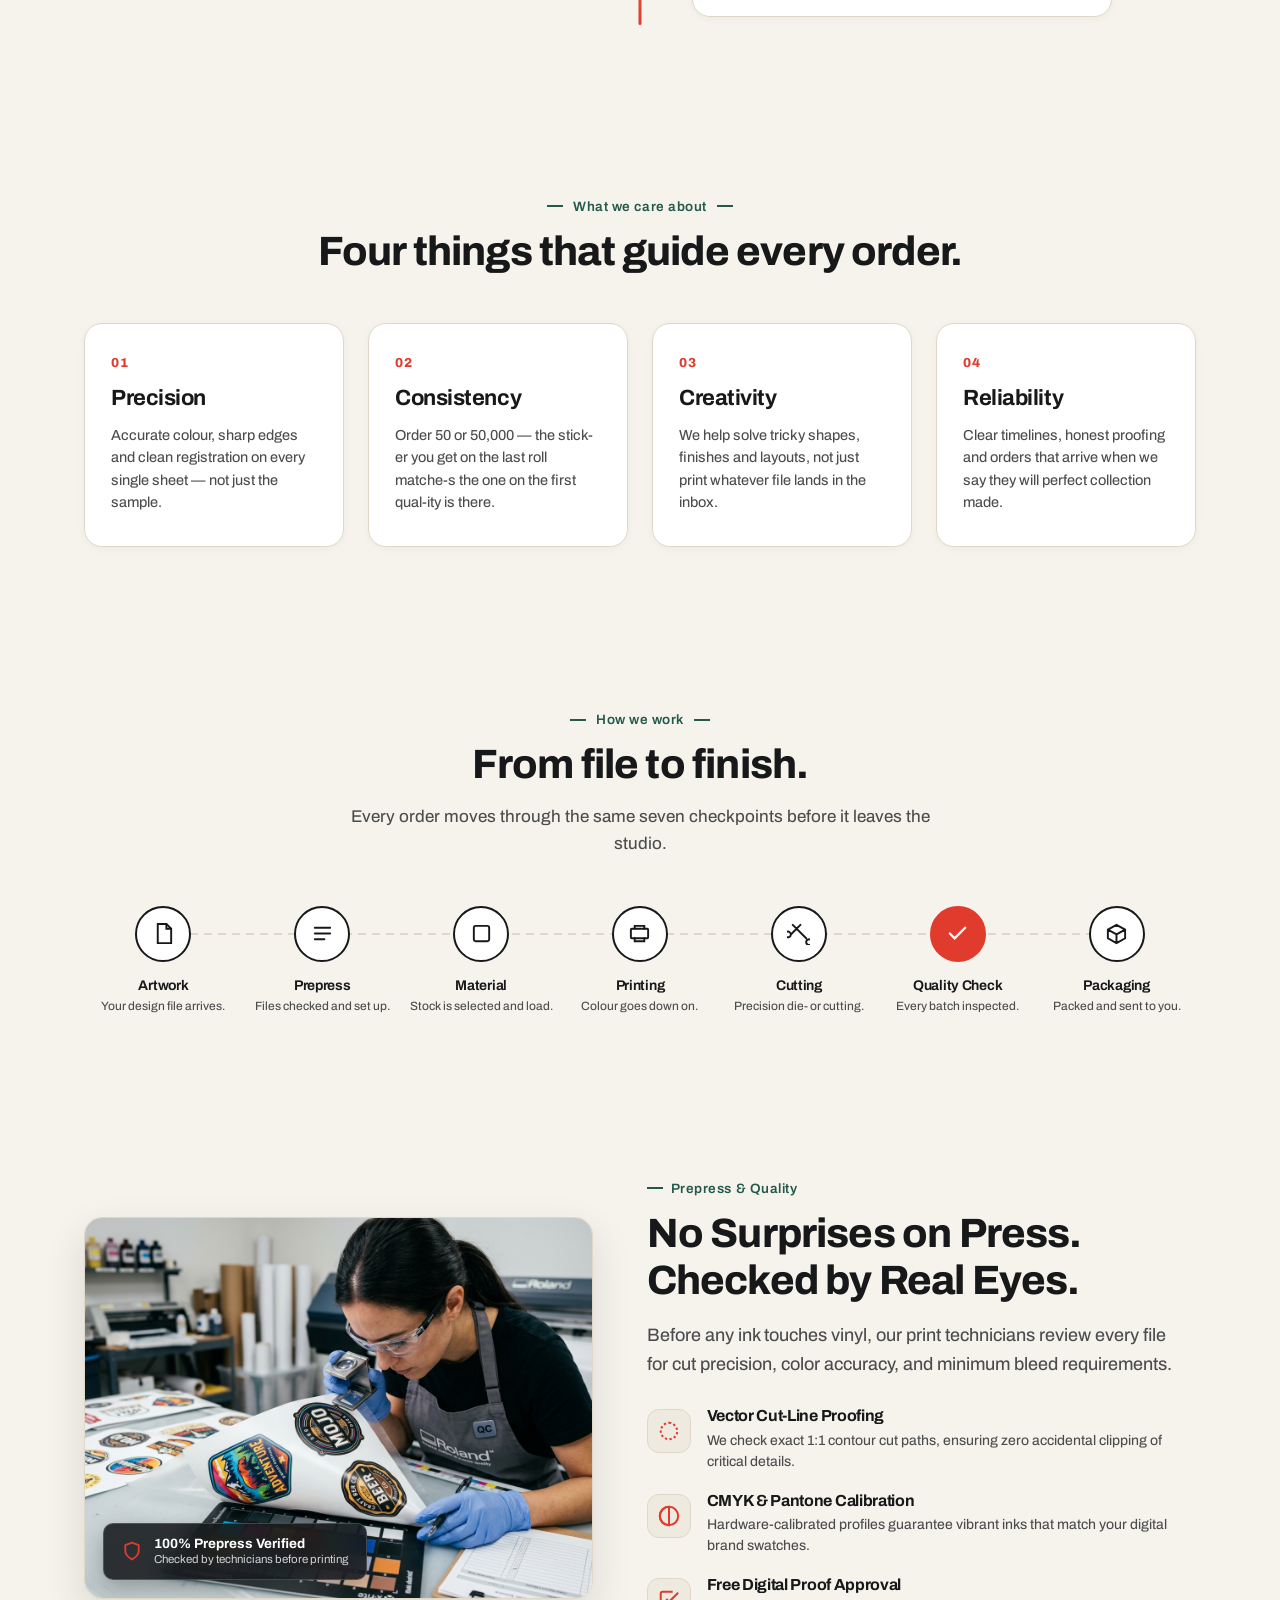
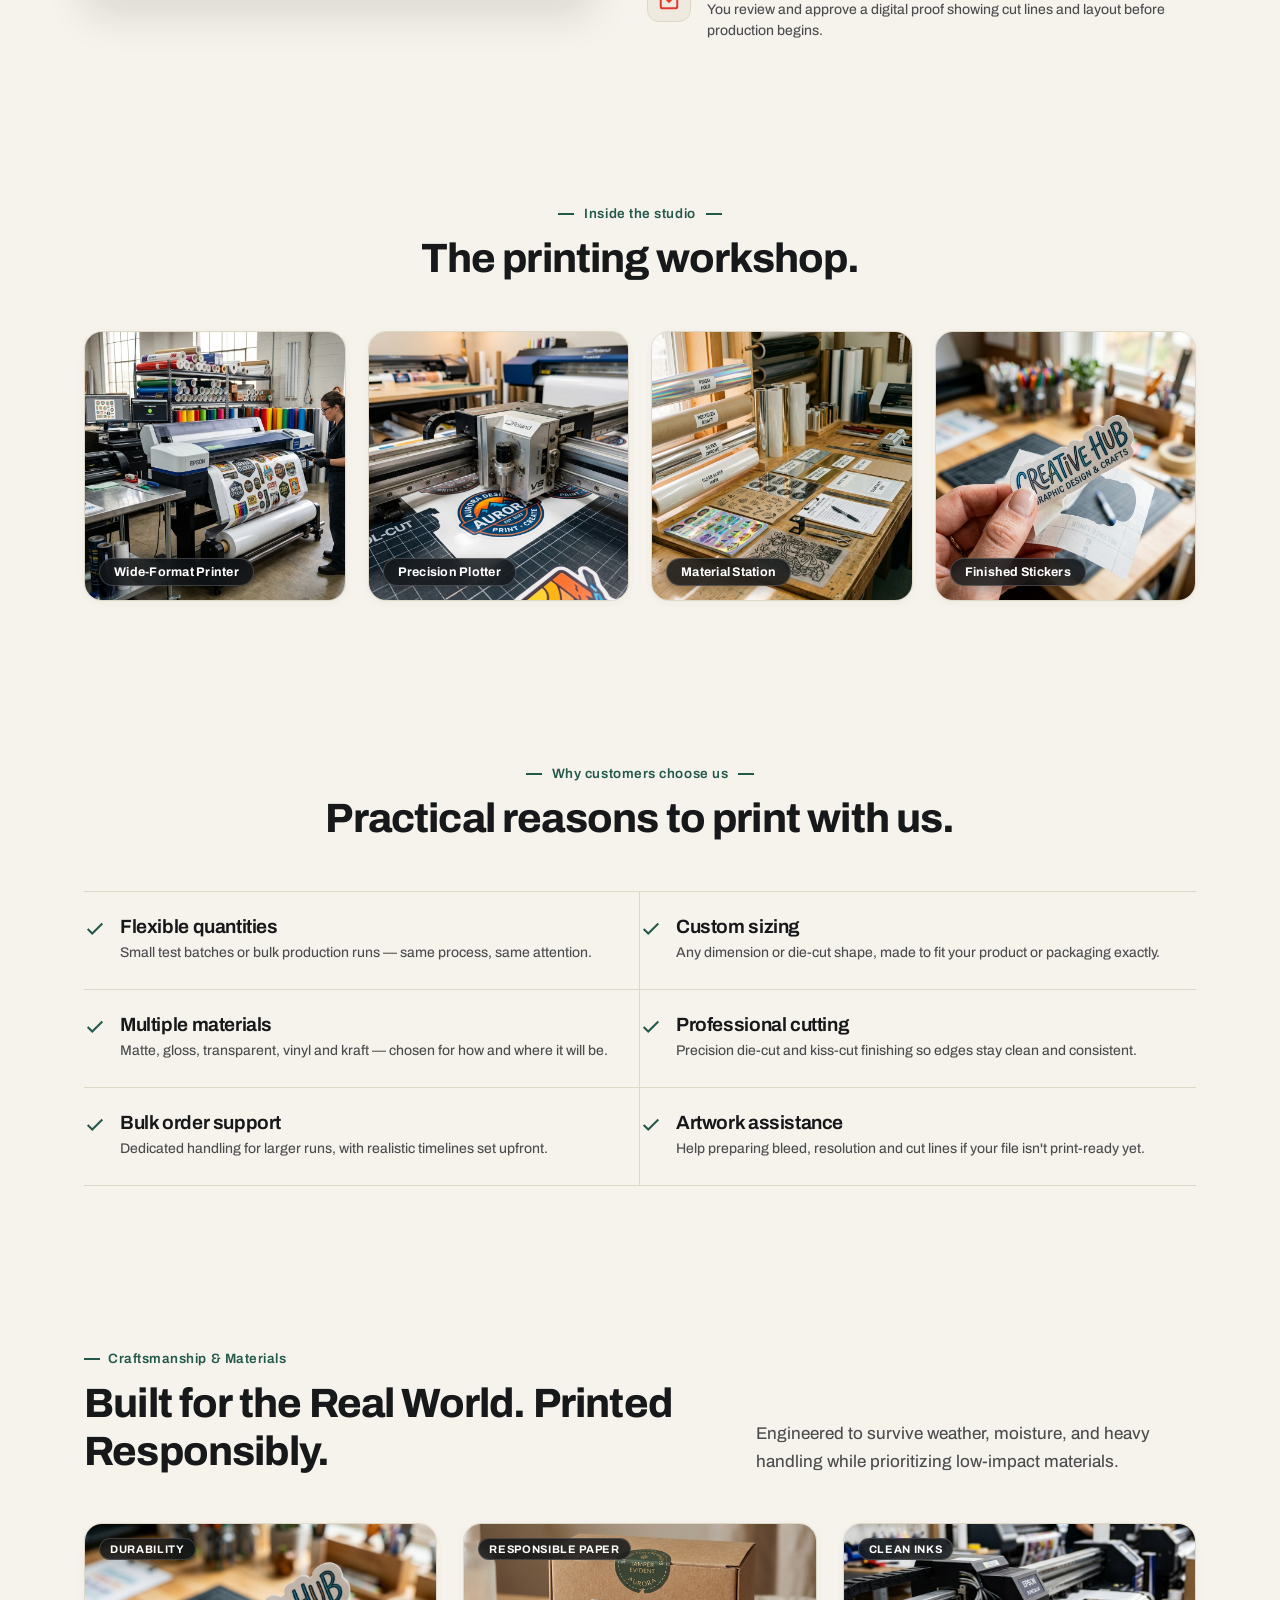
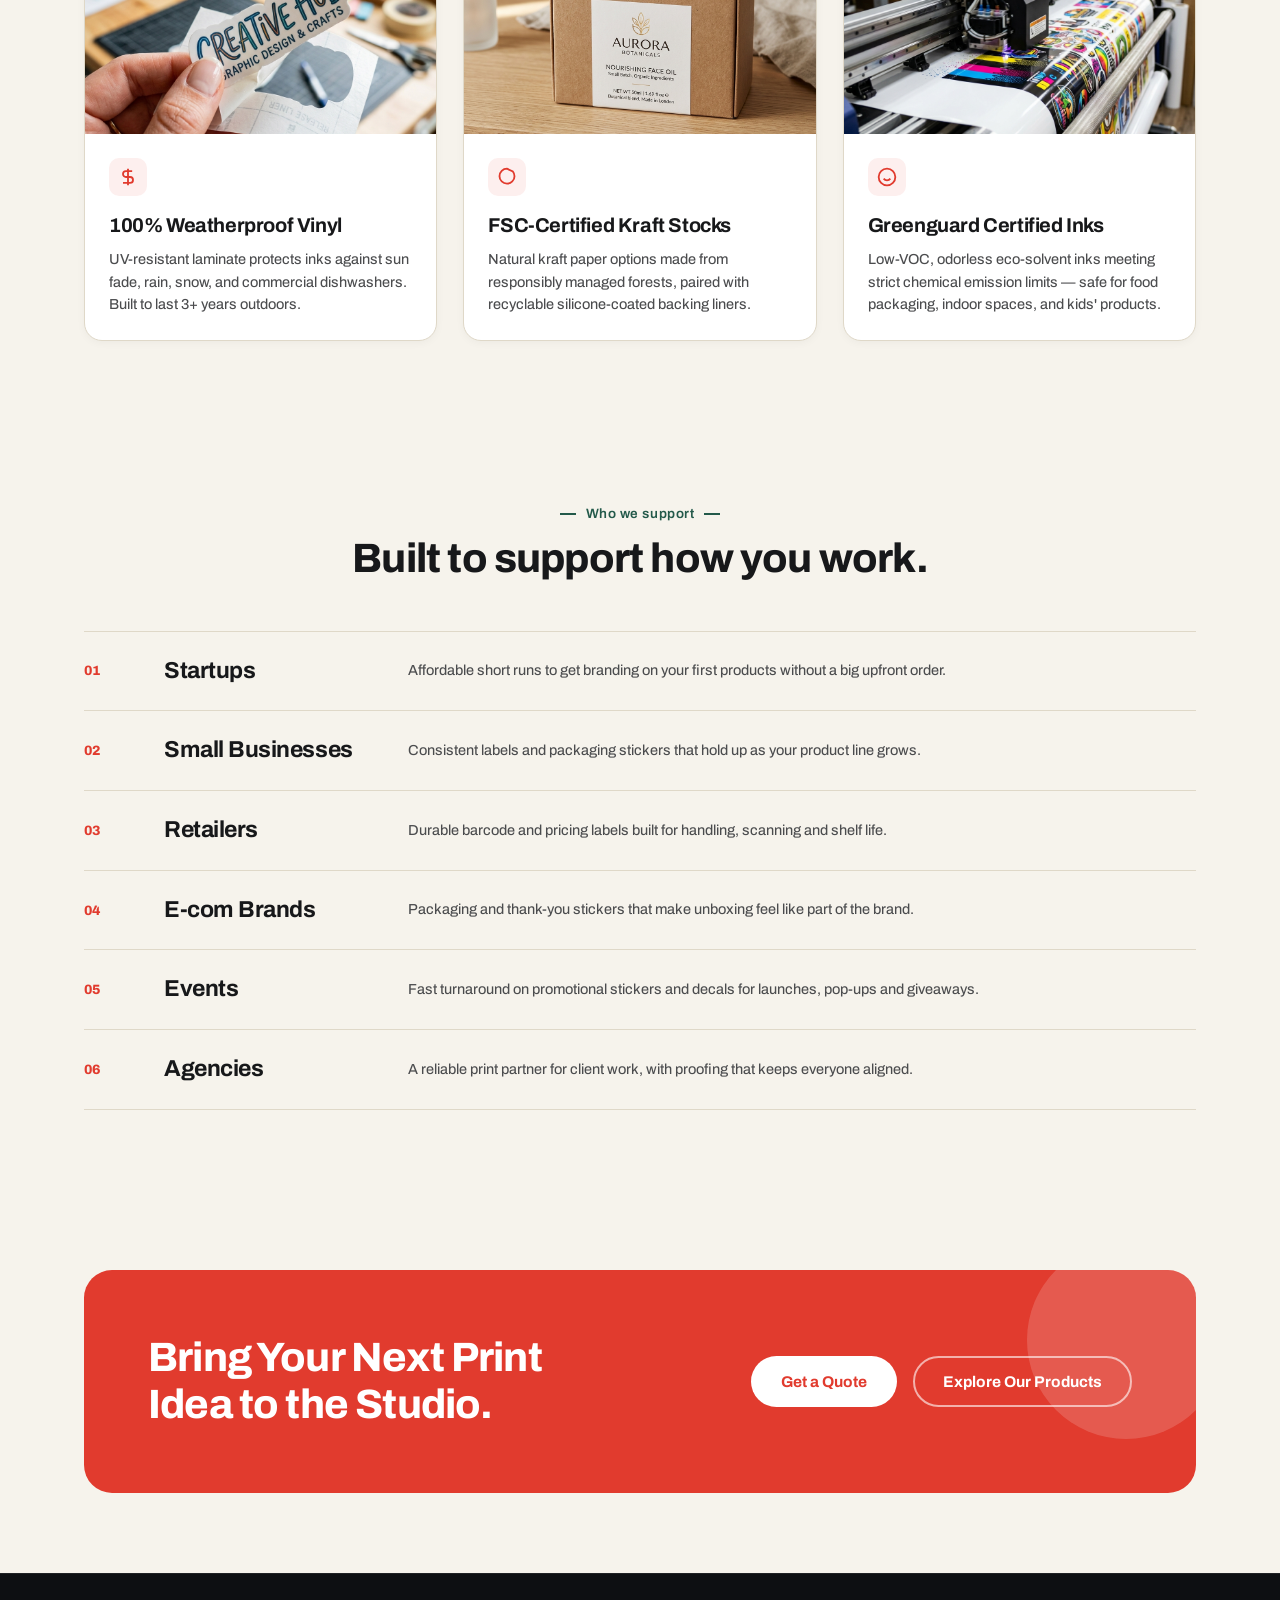
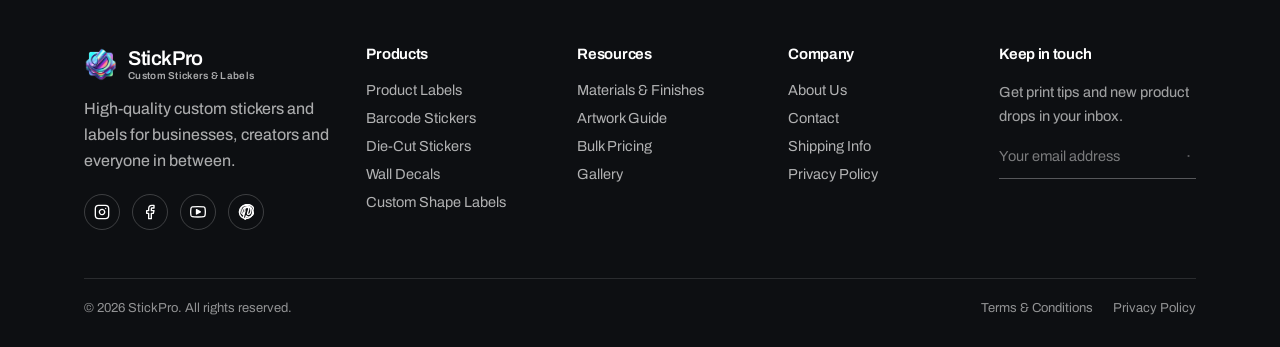
==== commit 64b6d9da: "fixed the issue" ====
--- a/about.html
+++ b/about.html
@@ -86,10 +86,10 @@
 <!-- ===================== HERO — narrow editorial, not a product hero ===================== -->
 <section class="about-hero">
   <div class="wrap">
-    <div class="about-hero-head">
+    <div class="about-hero-head reveal">
       <span class="kicker">Our Print Studio</span>
-      <h1>Good Printing Starts With Good Attention to Detail.</h1>
-      <p class="lede">We're a custom sticker and label printing studio that helps businesses and individuals turn a design file into a finished, physical product — printed accurately, cut cleanly and delivered ready to use.</p>
+      <h1>Good Printing Starts With Attention to Detail.</h1>
+      <p class="lede">We're a custom sticker and label studio helping creators and businesses turn design files into finished physical products — printed accurately and cut cleanly.</p>
     </div>
   </div>
 </section>
@@ -507,9 +507,10 @@
         </a>
         <p>High-quality custom stickers and labels for businesses, creators and everyone in between.</p>
         <div class="social-row">
-          <a href="#" aria-label="Instagram"><svg viewBox="0 0 24 24" fill="none" stroke="currentColor" stroke-width="2"><rect x="3" y="3" width="18" height="18" rx="5"/><circle cx="12" cy="12" r="4"/><circle cx="17.5" cy="6.5" r="1"/></svg></a>
-          <a href="#" aria-label="Pinterest"><svg viewBox="0 0 24 24" fill="none" stroke="currentColor" stroke-width="2"><circle cx="12" cy="12" r="9"/><path d="M9 20 L13 8 M11 14 C13.5 14 15 12.3 15 10 C15 8 13.3 7 11.5 7 C9 7 7.5 9 7.5 11"/></svg></a>
-          <a href="#" aria-label="TikTok"><svg viewBox="0 0 24 24" fill="none" stroke="currentColor" stroke-width="2"><path d="M15 3 C15 6 17 8 20 8 M15 3 V15 A4 4 0 1 1 11 11"/></svg></a>
+          <a href="https://instagram.com" target="_blank" rel="noopener noreferrer" aria-label="Instagram"><svg viewBox="0 0 24 24" fill="none" stroke="currentColor" stroke-width="2" stroke-linecap="round" stroke-linejoin="round"><rect x="2" y="2" width="20" height="20" rx="5" ry="5"/><path d="M16 11.37A4 4 0 1 1 12.63 8 4 4 0 0 1 16 11.37z"/><line x1="17.5" y1="6.5" x2="17.51" y2="6.5"/></svg></a>
+          <a href="https://facebook.com" target="_blank" rel="noopener noreferrer" aria-label="Facebook"><svg viewBox="0 0 24 24" fill="none" stroke="currentColor" stroke-width="2" stroke-linecap="round" stroke-linejoin="round"><path d="M18 2h-3a5 5 0 0 0-5 5v3H7v4h3v8h4v-8h3l1-4h-4V7a1 1 0 0 1 1-1h3z"/></svg></a>
+          <a href="https://youtube.com" target="_blank" rel="noopener noreferrer" aria-label="YouTube"><svg viewBox="0 0 24 24" fill="none" stroke="currentColor" stroke-width="2" stroke-linecap="round" stroke-linejoin="round"><path d="M22.54 6.42a2.78 2.78 0 0 0-1.94-2C18.88 4 12 4 12 4s-6.88 0-8.6.46a2.78 2.78 0 0 0-1.94 2A29 29 0 0 0 1 11.75a29 29 0 0 0 .46 5.33A2.78 2.78 0 0 0 3.4 19c1.72.46 8.6.46 8.6.46s6.88 0 8.6-.46a2.78 2.78 0 0 0 1.94-2 29 29 0 0 0 .46-5.25 29 29 0 0 0-.46-5.33z"/><polygon points="9.75 15.02 15.5 11.75 9.75 8.48 9.75 15.02" fill="currentColor"/></svg></a>
+          <a href="https://pinterest.com" target="_blank" rel="noopener noreferrer" aria-label="Pinterest"><svg viewBox="0 0 24 24" fill="none" stroke="currentColor" stroke-width="2" stroke-linecap="round" stroke-linejoin="round"><circle cx="12" cy="12" r="10"/><path d="M8 20l2.5-9.5c-.3-.6-.4-1.3-.4-2 0-2 1.5-3.5 3.5-3.5 1.5 0 2.5 1 2.5 2.2 0 1.8-1.2 4.4-1.8 6.8-.2.8.4 1.5 1.2 1.5 2.2 0 3.8-2.8 3.8-6.2 0-3.2-2.3-5.3-5.7-5.3-4.2 0-6.6 3.1-6.6 6.3 0 1.2.5 2.5 1.1 3.2.1.2.1.3.1.5-.1.4-.3 1.2-.4 1.4-.1.3-.3.4-.6.2-2.1-1-3.1-3.6-3.1-5.8 0-4.7 3.5-9.1 10.3-9.1 5.5 0 9.7 3.9 9.7 9.1 0 5.4-3.4 9.8-8.2 9.8-1.6 0-3.1-.8-3.6-1.8l-1 3.8c-.4 1.5-1.5 3.4-2.2 4.6"/></svg></a>
         </div>
       </div>
 
--- a/styles.css
+++ b/styles.css
@@ -6,6 +6,7 @@
    ========================================================================== */
 
 @import url('https://fonts.googleapis.com/css2?family=Archivo:ital,wght@0,400;0,500;0,600;0,700;0,800;0,900;1,600&display=swap');
+@import url('https://fonts.googleapis.com/css2?family=Caveat:wght@600;700&display=swap');
 
 :root{
   /* ==========================================================================
@@ -178,41 +179,131 @@
 /* Global Typography Standards                                             */
 /* ---------------------------------------------------------------------- */
 h1, h2, h3, h4, h5, h6 {
-  font-weight: 600 !important;
-  letter-spacing: -0.01em;
-  line-height: 1.15;
+  font-weight: 700;
+  letter-spacing: -0.02em;
+  line-height: 1.16;
   color: var(--text-primary);
 }
-h1 { font-size: clamp(38px, 4.8vw, 56px); }
-h2 { font-size: clamp(28px, 3.2vw, 42px); }
-h3 { font-size: clamp(20px, 2.0vw, 26px); }
-h4 { font-size: clamp(17px, 1.5vw, 20px); }
+h1 { font-size: clamp(38px, 4.8vw, 58px); font-weight: 800; letter-spacing: -0.025em; }
+h2 { font-size: clamp(28px, 3.2vw, 44px); font-weight: 750; }
+h3 { font-size: clamp(20px, 2.0vw, 26px); font-weight: 700; }
+h4 { font-size: clamp(17px, 1.5vw, 20px); font-weight: 650; }
 p {
   font-size: 16px;
   font-weight: 450;
-  line-height: 1.6;
+  line-height: 1.62;
   color: var(--text-secondary);
 }
 .lede {
   font-size: 18px;
-  font-weight: 500;
-  line-height: 1.6;
-  max-width: 48ch;
+  font-weight: 450;
+  line-height: 1.62;
+  max-width: 54ch;
   color: var(--text-secondary);
 }
 
 .kicker{
   display:inline-flex; align-items:center; gap:8px;
-  font-size: 14px; font-weight: 600; color: var(--pine);
+  font-size: 13.5px; font-weight: 600; color: var(--pine);
+  letter-spacing: 0.04em;
   margin-bottom: 14px;
 }
 .kicker::before{
   content:''; width:16px; height:2px; background: var(--pine); display:inline-block;
 }
 
-.section-head{ margin-bottom: 48px; max-width: 640px; }
-.section-head.split-head{
-  display:flex; justify-content:space-between; align-items:flex-end; gap: 24px; max-width:none;
+/* ---------------------------------------------------------------------- */
+/* Section Header & Subtext Architecture (All Pages)                      */
+/* ---------------------------------------------------------------------- */
+
+.section-head {
+  margin-bottom: 48px;
+  max-width: 760px;
+}
+
+/* Centered alignment for standard section heads across all pages */
+.section-head:not(.split-head) {
+  text-align: center;
+  margin-left: auto;
+  margin-right: auto;
+}
+
+.section-head:not(.split-head) .kicker,
+.section-head:not(.split-head) .h2-kicker {
+  display: inline-flex;
+  align-items: center;
+  justify-content: center;
+  gap: 10px;
+  margin-left: auto;
+  margin-right: auto;
+  margin-bottom: 14px;
+}
+
+.section-head:not(.split-head) .kicker::after {
+  content: '';
+  width: 16px;
+  height: 2px;
+  background: var(--pine);
+  display: inline-block;
+}
+
+.section-head:not(.split-head) .h2-kicker::before,
+.section-head:not(.split-head) .h2-kicker::after {
+  content: '';
+  width: 14px;
+  height: 2px;
+  background: var(--cherry);
+  display: inline-block;
+}
+
+.section-head h2 {
+  margin-bottom: 14px;
+}
+
+.section-head p,
+.section-head .lede {
+  margin-top: 14px;
+  margin-bottom: 0;
+  font-size: 17px;
+  line-height: 1.62;
+  color: var(--text-secondary);
+}
+
+.section-head:not(.split-head) p,
+.section-head:not(.split-head) .lede {
+  margin-left: auto !important;
+  margin-right: auto !important;
+  text-align: center;
+  max-width: 60ch;
+}
+
+/* Split-head sections (Heading left, Action/Link right) */
+.section-head.split-head {
+  display: flex;
+  justify-content: space-between;
+  align-items: flex-end;
+  gap: 24px;
+  max-width: none;
+  text-align: start;
+}
+
+.section-head.split-head h2 {
+  margin-bottom: 0;
+}
+
+.section-head.split-head p,
+.section-head.split-head .lede {
+  margin-top: 8px;
+  max-width: 52ch;
+  text-align: start;
+}
+
+@media (max-width: 768px) {
+  .section-head.split-head {
+    flex-direction: column;
+    align-items: flex-start;
+    gap: 16px;
+  }
 }
 
 /* ---------------------------------------------------------------------- */
@@ -1488,8 +1579,9 @@
 .social-row a{
   width:36px; height:36px; border-radius:50%; border:1px solid rgba(255,255,255,.2);
   display:flex; align-items:center; justify-content:center;
-}
-.social-row a:hover{ border-color: #FFFFFF; }
+  transition: all .2s ease;
+}
+.social-row a:hover{ border-color: #FFFFFF; background: rgba(255,255,255,0.12); transform: translateY(-2px); }
 .social-row svg{ width:16px; height:16px; color: #FFFFFF !important; }
 
 .footer-col h4{ color: #FFFFFF !important; font-size:15px; margin-bottom:18px; }
@@ -1769,17 +1861,34 @@
 
 /* --- Narrow editorial hero (not a product hero) --- */
 .about-hero{
-  padding: 104px 0 92px;
+  min-height: 420px;
+  display: flex;
+  align-items: center;
+  justify-content: center;
+  padding: 72px 0;
+  box-sizing: border-box;
   background: linear-gradient(180deg, rgba(14, 16, 18, 0.72) 0%, rgba(14, 16, 18, 0.88) 100%), url('Assets/Banner/About.jpg') center/cover no-repeat;
   background-attachment: fixed;
   color: #fff;
   text-align: center;
-}
-.about-hero-head{ max-width: 800px; margin: 0 auto; text-align: center; }
-.about-hero-head .kicker{ color: #FF5A4D; display: inline-flex; justify-content: center; margin-bottom: 16px; }
-.about-hero-head .kicker::before{ background: #FF5A4D; }
-.about-hero-head h1{ font-size: clamp(36px, 4.8vw, 60px); margin-bottom: 18px; color: #FFFFFF; }
-.about-hero-head .lede{ color: rgba(255,255,255,0.85); margin: 0 auto; text-align: center; }
+  position: relative;
+}
+.about-hero-head{ max-width: 820px; margin: 0 auto; text-align: center; }
+.about-hero-head .kicker{
+  color: #FF5A4D; display: inline-flex; align-items: center; justify-content: center; gap: 10px;
+  font-size: 13.5px; font-weight: 600; letter-spacing: 0.08em; text-transform: uppercase; margin-bottom: 16px;
+}
+.about-hero-head .kicker::before,
+.about-hero-head .kicker::after{ content: ''; width: 16px; height: 2px; background: #FF5A4D; display: inline-block; }
+.about-hero-head h1{ font-size: clamp(36px, 4.8vw, 56px); font-weight: 800; letter-spacing: -0.025em; line-height: 1.14; margin: 0 0 16px; color: #FFFFFF; }
+.about-hero-head .lede{ font-size: 17.5px; line-height: 1.6; font-weight: 450; color: rgba(255,255,255,0.88); margin: 0 auto; text-align: center; max-width: 58ch; }
+
+@media (max-width: 768px){
+  .about-hero{ min-height: 360px; padding: 56px 0; }
+}
+@media (max-width: 480px){
+  .about-hero{ min-height: 320px; padding: 48px 0; }
+}
 
 /* --- Our story: Vertical Zig-Zag Timeline --- */
 .story-timeline {
@@ -2501,28 +2610,55 @@
 
 /* --- Hero: editorial statement, no illustration stage --- */
 .products-hero{
-  padding: 96px 0 64px;
+  min-height: 420px;
+  display: flex;
+  align-items: center;
+  justify-content: center;
+  padding: 72px 0;
+  box-sizing: border-box;
   background: linear-gradient(180deg, rgba(14, 16, 18, 0.74) 0%, rgba(14, 16, 18, 0.88) 100%), url('Assets/Banner/product.jpg') center/cover no-repeat;
   background-attachment: fixed;
   color: #fff;
   text-align: center;
-}
-.products-hero-inner{ max-width: 840px; margin: 0 auto; text-align: center; }
-.products-hero-inner .kicker{ color: #FF5A4D; display: inline-flex; justify-content: center; margin-bottom: 16px; }
-.products-hero-inner .kicker::before{ background: #FF5A4D; }
-.products-hero h1{ font-size: clamp(38px, 5.2vw, 64px); margin: 18px 0 22px; color: #FFFFFF; }
-.products-hero .lede{ max-width: 68ch; margin: 0 auto; color: rgba(255,255,255,0.85); text-align: center; }
-
-.hero-facts{
-  margin-top: 44px; border-top: 1px solid rgba(255,255,255,0.14); padding-top: 26px;
-  display:flex; gap: 40px; flex-wrap:wrap; justify-content: center;
-}
-.hero-fact{ display:flex; align-items:center; gap:10px; }
-.hero-fact svg{ width:20px; height:20px; color: #FF5A4D; flex-shrink:0; }
-.hero-fact span{ font-weight:700; font-size:14px; color: #FFFFFF; }
-
+  position: relative;
+}
+.products-hero-inner{ max-width: 820px; margin: 0 auto; text-align: center; }
+.products-hero-inner .kicker{
+  color: #FF5A4D; display: inline-flex; align-items: center; justify-content: center; gap: 10px;
+  font-size: 13.5px; font-weight: 600; letter-spacing: 0.08em; text-transform: uppercase; margin-bottom: 16px;
+}
+.products-hero-inner .kicker::before,
+.products-hero-inner .kicker::after{ content: ''; width: 16px; height: 2px; background: #FF5A4D; display: inline-block; }
+.products-hero h1{ font-size: clamp(36px, 4.8vw, 56px); font-weight: 800; letter-spacing: -0.025em; line-height: 1.14; margin: 0 0 16px; color: #FFFFFF; }
+.products-hero .lede{ font-size: 17.5px; line-height: 1.6; font-weight: 450; max-width: 58ch; margin: 0 auto; color: rgba(255,255,255,0.88); text-align: center; }
+
+/* Dedicated quick facts strip below products hero */
+.products-facts-bar{
+  background: var(--bg-surface);
+  border-bottom: 1px solid var(--border);
+  padding: 16px 0;
+}
+.products-facts-bar .hero-facts{
+  margin-top: 0;
+  border-top: none;
+  padding-top: 0;
+  display: flex;
+  gap: 36px;
+  flex-wrap: wrap;
+  justify-content: center;
+}
+.products-facts-bar .hero-fact{ display: flex; align-items: center; gap: 10px; }
+.products-facts-bar .hero-fact svg{ width: 20px; height: 20px; color: var(--accent); flex-shrink: 0; }
+.products-facts-bar .hero-fact span{ font-weight: 700; font-size: 14px; color: var(--text-primary); }
+
+@media (max-width: 768px){
+  .products-hero{ min-height: 360px; padding: 56px 0; }
+}
 @media (max-width: 640px){
-  .hero-facts{ flex-direction:column; gap:14px; align-items: center; }
+  .products-facts-bar .hero-facts{ flex-direction: column; gap: 12px; align-items: center; }
+}
+@media (max-width: 480px){
+  .products-hero{ min-height: 320px; padding: 48px 0; }
 }
 
 /* --- Product navigation rail: compact, scrollable pills (non-sticky) --- */
@@ -2689,26 +2825,44 @@
 
 /* --- Materials hero: editorial layout --- */
 .materials-hero{
-  padding: 104px 0 88px;
+  min-height: 420px;
+  display: flex;
+  align-items: center;
+  justify-content: center;
+  padding: 72px 0;
+  box-sizing: border-box;
   background: linear-gradient(180deg, rgba(14, 16, 18, 0.74) 0%, rgba(14, 16, 18, 0.9) 100%), url('Assets/Banner/materials.jpg') center/cover no-repeat;
   background-attachment: fixed;
   color: #fff;
   text-align: center;
-}
-.materials-hero-copy{ max-width: 800px; margin: 0 auto; text-align: center; }
-.materials-hero-copy .kicker{ color: #FF5A4D; display: inline-flex; justify-content: center; margin-bottom: 16px; }
-.materials-hero-copy .kicker::before{ background: #FF5A4D; }
+  position: relative;
+}
+.materials-hero-copy{ max-width: 820px; margin: 0 auto; text-align: center; }
+.materials-hero-copy .kicker{
+  color: #FF5A4D; display: inline-flex; align-items: center; justify-content: center; gap: 10px;
+  font-size: 13.5px; font-weight: 600; letter-spacing: 0.08em; text-transform: uppercase; margin-bottom: 16px;
+}
+.materials-hero-copy .kicker::before,
+.materials-hero-copy .kicker::after{ content: ''; width: 16px; height: 2px; background: #FF5A4D; display: inline-block; }
 .materials-hero-copy h1{
-  font-size: clamp(38px, 5.2vw, 64px);
-  line-height: 1.05;
-  margin: 16px 0 20px;
-  letter-spacing: -0.02em;
+  font-size: clamp(36px, 4.8vw, 56px);
+  font-weight: 800;
+  line-height: 1.14;
+  margin: 0 0 16px;
+  letter-spacing: -0.025em;
   color: #FFFFFF;
 }
-.materials-hero-copy .lede{ margin: 0 auto 34px; max-width: 58ch; color: rgba(255,255,255,0.85); text-align: center; }
+.materials-hero-copy .lede{ margin: 0 auto 24px; max-width: 58ch; font-size: 17.5px; line-height: 1.6; font-weight: 450; color: rgba(255,255,255,0.88); text-align: center; }
 .materials-hero-ctas{ display:flex; gap:14px; flex-wrap:wrap; justify-content: center; }
 .materials-hero .btn-ghost{ color: #fff; border-color: rgba(255,255,255,0.3); }
 .materials-hero .btn-ghost:hover{ background: rgba(255,255,255,0.15); border-color: #fff; }
+
+@media (max-width: 768px){
+  .materials-hero{ min-height: 360px; padding: 56px 0; }
+}
+@media (max-width: 480px){
+  .materials-hero{ min-height: 320px; padding: 48px 0; }
+}
 
 /* --- Material library: row-by-row responsive card grid --- */
 .mat-shelf-wrap{
@@ -2800,13 +2954,15 @@
 /* --- Material detail inspector --- */
 .mat-inspector{
   display:grid;
-  grid-template-columns: 1.2fr 1fr;
-  gap: 64px;
-  align-items:start;
+  grid-template-columns: 1fr 1fr;
+  gap: 48px;
+  align-items:stretch;
 }
 .mat-inspector-visual{
   position:relative;
-  aspect-ratio: 5/6;
+  height: 100%;
+  min-height: 480px;
+  aspect-ratio: unset;
   border-radius: var(--radius-l);
   border: 1.5px solid var(--line);
   overflow:hidden;
@@ -2818,8 +2974,9 @@
   background: var(--white); border:1px solid var(--line);
   padding:7px 14px; border-radius:6px;
   font-size:11px; font-weight:800; letter-spacing:.1em; text-transform:uppercase;
-}
-.mat-inspector-info{ display:flex; flex-direction:column; gap:28px; }
+  z-index: 2;
+}
+.mat-inspector-info{ display:flex; flex-direction:column; justify-content:center; gap:24px; }
 .mat-info-header .mat-code{ font-size:11px; font-weight:800; letter-spacing:.12em; color: var(--cherry); text-transform:uppercase; margin-bottom:8px; }
 .mat-info-header h2{ font-size: clamp(26px, 2.6vw, 34px); margin-bottom:10px; }
 .mat-info-header p{ font-size:15.5px; }
@@ -2842,7 +2999,7 @@
 
 @media (max-width: 1024px){
   .mat-inspector{ grid-template-columns:1fr; gap:36px; }
-  .mat-inspector-visual{ aspect-ratio: 16/9; }
+  .mat-inspector-visual{ min-height: 340px; aspect-ratio: 16/9; }
 }
 @media (max-width: 560px){
   .mat-spec-grid{ grid-template-columns: 1fr; }
@@ -2905,6 +3062,11 @@
 html[data-theme="dark"] .mg-panel--gloss .mg-use-case{
   background: rgba(0,0,0,.32);
   border-color: rgba(255,255,255,.52);
+}
+html[data-theme="dark"] .mg-panel--matte .mg-use-case{
+  background: rgba(255,255,255,.08);
+  border-color: rgba(255,255,255,.22);
+  color: #FFFFFF;
 }
 .mg-divider{
   display:none; align-items:center; gap:16px;
@@ -3283,39 +3445,80 @@
 
 /* --- Gallery hero --- */
 .gallery-hero{
-  padding: 96px 0 48px;
+  min-height: 420px;
+  display: flex;
+  align-items: center;
+  justify-content: center;
+  padding: 72px 0;
+  box-sizing: border-box;
   background: linear-gradient(180deg, rgba(14, 16, 18, 0.74) 0%, rgba(14, 16, 18, 0.9) 100%), url('Assets/Banner/gallery.jpg') center/cover no-repeat;
   background-attachment: fixed;
   color: #fff;
   text-align: center;
-}
-.gallery-hero-inner{ max-width: 840px; margin: 0 auto 36px; text-align: center; }
-.gallery-hero-inner .kicker{ color: #FF5A4D; display: inline-flex; justify-content: center; margin-bottom: 16px; }
-.gallery-hero-inner .kicker::before{ background: #FF5A4D; }
+  position: relative;
+}
+.gallery-hero-inner{ max-width: 820px; margin: 0 auto; text-align: center; }
+.gallery-hero-inner .kicker{
+  color: #FF5A4D; display: inline-flex; align-items: center; justify-content: center; gap: 10px;
+  font-size: 13.5px; font-weight: 600; letter-spacing: 0.08em; text-transform: uppercase; margin-bottom: 16px;
+}
+.gallery-hero-inner .kicker::before,
+.gallery-hero-inner .kicker::after{ content: ''; width: 16px; height: 2px; background: #FF5A4D; display: inline-block; }
 .gallery-hero-inner h1{
-  font-size: clamp(38px, 5vw, 62px);
-  margin: 16px 0 18px;
-  line-height: 1.05;
+  font-size: clamp(36px, 4.8vw, 56px);
+  font-weight: 800;
+  margin: 0 0 16px;
+  line-height: 1.14;
+  letter-spacing: -0.025em;
   color: #FFFFFF;
 }
-.gallery-hero-inner .lede{ max-width: 64ch; margin: 0 auto; color: rgba(255,255,255,0.85); text-align: center; }
-
-/* --- Filter bar --- */
-.gallery-filter-bar{
-  display:flex; gap:10px; flex-wrap:wrap;
-  padding: 24px 0 12px;
+.gallery-hero-inner .lede{ max-width: 58ch; font-size: 17.5px; line-height: 1.6; font-weight: 450; margin: 0 auto; color: rgba(255,255,255,0.88); text-align: center; }
+
+/* Dedicated filter strip below gallery hero */
+.gallery-filter-strip{
+  background: var(--bg-surface);
+  border-bottom: 1px solid var(--border);
+  padding: 16px 0;
+  position: relative;
+  z-index: 5;
+}
+.gallery-filter-strip .gallery-filter-bar{
+  display: flex;
+  gap: 10px;
+  flex-wrap: wrap;
   justify-content: center;
-}
-.gallery-filter-btn{
-  padding: 10px 22px; border-radius:999px;
-  border:1.5px solid rgba(255,255,255,0.22); background: rgba(255,255,255,0.08);
-  font-family: var(--font); font-size:14px; font-weight:700; color: rgba(255,255,255,0.88);
-  cursor:pointer; white-space:nowrap;
+  padding: 0;
+}
+.gallery-filter-strip .gallery-filter-btn{
+  padding: 9px 20px;
+  border-radius: 999px;
+  border: 1px solid var(--border);
+  background: var(--bg-surface-2);
+  font-family: var(--font);
+  font-size: 13.5px;
+  font-weight: 700;
+  color: var(--text-secondary);
+  cursor: pointer;
+  white-space: nowrap;
   transition: all .18s ease;
-  backdrop-filter: blur(6px);
-}
-.gallery-filter-btn:hover{ border-color: #fff; color: #fff; background: rgba(255,255,255,0.18); }
-.gallery-filter-btn.active{ background: #E13B2E; border-color: #E13B2E; color: #fff; }
+}
+.gallery-filter-strip .gallery-filter-btn:hover{
+  border-color: var(--accent);
+  color: var(--accent);
+  background: var(--accent-soft);
+}
+.gallery-filter-strip .gallery-filter-btn.active{
+  background: var(--accent);
+  border-color: var(--accent);
+  color: #FFFFFF;
+}
+
+@media (max-width: 768px){
+  .gallery-hero{ min-height: 360px; padding: 56px 0; }
+}
+@media (max-width: 480px){
+  .gallery-hero{ min-height: 320px; padding: 48px 0; }
+}
 
 /* --- Gallery grid: 4 columns x 6 rows = 24 items --- */
 .gallery-section{ padding: 48px 0 64px; }
@@ -3481,25 +3684,40 @@
 
 /* --- Contact hero --- */
 .contact-hero{
-  padding: 96px 0 68px;
+  min-height: 420px;
+  display: flex;
+  align-items: center;
+  justify-content: center;
+  padding: 72px 0;
+  box-sizing: border-box;
   background: linear-gradient(180deg, rgba(14, 16, 18, 0.74) 0%, rgba(14, 16, 18, 0.88) 100%), url('Assets/Banner/contact.jpg') center/cover no-repeat;
   background-attachment: fixed;
   color: #fff;
   text-align: center;
-}
-.contact-hero-inner{ max-width: 800px; margin: 0 auto; text-align: center; }
-.contact-hero-inner .kicker{ color: #FF5A4D; display: inline-flex; justify-content: center; margin-bottom: 16px; }
-.contact-hero-inner .kicker::before{ background: #FF5A4D; }
+  position: relative;
+}
+.contact-hero-inner{ max-width: 820px; margin: 0 auto; text-align: center; }
+.contact-hero-inner .kicker{
+  color: #FF5A4D; display: inline-flex; align-items: center; justify-content: center; gap: 10px;
+  font-size: 13.5px; font-weight: 600; letter-spacing: 0.08em; text-transform: uppercase; margin-bottom: 16px;
+}
+.contact-hero-inner .kicker::before,
+.contact-hero-inner .kicker::after{ content: ''; width: 16px; height: 2px; background: #FF5A4D; display: inline-block; }
 .contact-hero-inner h1{
-  font-size: clamp(38px, 5vw, 62px);
-  margin: 16px 0 18px;
-  line-height: 1.05;
+  font-size: clamp(36px, 4.8vw, 56px);
+  font-weight: 800;
+  margin: 0 0 16px;
+  line-height: 1.14;
+  letter-spacing: -0.025em;
   color: #FFFFFF;
 }
-.contact-hero-inner .lede{ max-width: 58ch; margin: 0 auto; color: rgba(255,255,255,0.85); text-align: center; }
-.contact-hero-divider{
-  margin-top: 36px;
-  border: none; border-top: 1px solid rgba(255,255,255,0.14);
+.contact-hero-inner .lede{ max-width: 58ch; font-size: 17.5px; line-height: 1.6; font-weight: 450; margin: 0 auto; color: rgba(255,255,255,0.88); text-align: center; }
+
+@media (max-width: 768px){
+  .contact-hero{ min-height: 360px; padding: 56px 0; }
+}
+@media (max-width: 480px){
+  .contact-hero{ min-height: 320px; padding: 48px 0; }
 }
 
 /* --- Contact layout: 2-column workbench --- */
@@ -5570,4 +5788,1940 @@
   transform: scale(1.04);
 }
 
-
+/* ==========================================================================
+   SPECIAL DISCOUNTS & OFFERS SECTION
+   High-converting, studio craft aesthetic with ticket notches, volume
+   tier calculator, and professional vector SVG iconography.
+   ========================================================================== */
+
+.offers-section {
+  background: var(--bg-surface-2);
+  border-top: 1px solid var(--border);
+  border-bottom: 1px solid var(--border);
+  padding: var(--section-gap) 0;
+  position: relative;
+}
+
+.kicker-svg {
+  width: 14px;
+  height: 14px;
+  stroke: var(--accent);
+  display: inline-block;
+  vertical-align: middle;
+  margin-right: 6px;
+}
+
+.offers-live-badge {
+  display: inline-flex;
+  align-items: center;
+  gap: 8px;
+  font-size: 12px;
+  font-weight: 700;
+  text-transform: uppercase;
+  letter-spacing: 0.05em;
+  padding: 6px 14px;
+  border-radius: 999px;
+  background: var(--bg-surface);
+  border: 1px solid var(--border);
+  color: var(--text-secondary);
+  box-shadow: var(--shadow-sm);
+  align-self: flex-start;
+}
+
+.pulse-dot {
+  width: 8px;
+  height: 8px;
+  border-radius: 50%;
+  background: #10B981;
+  box-shadow: 0 0 0 0 rgba(16, 185, 129, 0.7);
+  animation: pulseGreenGlow 2s infinite;
+}
+
+@keyframes pulseGreenGlow {
+  0% {
+    box-shadow: 0 0 0 0 rgba(16, 185, 129, 0.7);
+  }
+  70% {
+    box-shadow: 0 0 0 6px rgba(16, 185, 129, 0);
+  }
+  100% {
+    box-shadow: 0 0 0 0 rgba(16, 185, 129, 0);
+  }
+}
+
+/* Promotional Cards Grid */
+.offers-grid {
+  display: grid;
+  grid-template-columns: repeat(3, 1fr);
+  gap: 28px;
+  margin-top: 36px;
+  align-items: stretch;
+}
+
+.offer-card {
+  background: var(--bg-surface);
+  border: 1px solid var(--border);
+  border-radius: var(--radius-m);
+  position: relative;
+  display: flex;
+  flex-direction: column;
+  box-shadow: var(--shadow-sm);
+  transition: transform 0.28s cubic-bezier(0.16, 1, 0.3, 1), box-shadow 0.28s ease, border-color 0.28s ease;
+}
+
+.offer-card:hover {
+  transform: translateY(-5px);
+  box-shadow: var(--shadow-lg);
+  border-color: var(--border-strong);
+}
+
+.offer-card.offer-card-featured {
+  border: 2px solid var(--accent);
+  box-shadow: 0 12px 32px var(--accent-glow);
+}
+
+.offer-card.offer-card-featured:hover {
+  box-shadow: 0 18px 40px var(--accent-glow);
+}
+
+.offer-featured-tag {
+  position: absolute;
+  top: -14px;
+  left: 50%;
+  transform: translateX(-50%);
+  background: var(--accent);
+  color: #FFFFFF;
+  font-size: 11px;
+  font-weight: 800;
+  text-transform: uppercase;
+  letter-spacing: 0.06em;
+  padding: 4px 14px;
+  border-radius: 999px;
+  display: inline-flex;
+  align-items: center;
+  gap: 6px;
+  box-shadow: 0 4px 12px rgba(225, 59, 46, 0.35);
+  white-space: nowrap;
+  z-index: 2;
+}
+
+.offer-featured-tag svg {
+  width: 13px;
+  height: 13px;
+  stroke: #FFFFFF;
+}
+
+/* Card Top Half */
+.offer-card-top {
+  padding: 32px 28px 20px;
+  display: flex;
+  flex-direction: column;
+}
+
+.offer-pill-badge {
+  display: inline-flex;
+  align-items: center;
+  gap: 6px;
+  font-size: 11.5px;
+  font-weight: 700;
+  text-transform: uppercase;
+  letter-spacing: 0.05em;
+  padding: 4px 10px;
+  border-radius: 6px;
+  background: var(--bg-surface-2);
+  color: var(--text-secondary);
+  border: 1px solid var(--border-subtle);
+  align-self: flex-start;
+  margin-bottom: 14px;
+}
+
+.offer-pill-badge svg {
+  width: 13px;
+  height: 13px;
+  stroke: currentColor;
+}
+
+.offer-pill-badge.badge-accent {
+  background: var(--accent-soft);
+  color: var(--accent);
+  border-color: rgba(225, 59, 46, 0.2);
+}
+
+.offer-title {
+  font-size: 21px;
+  font-weight: 800;
+  color: var(--text-primary);
+  margin: 0 0 10px;
+  line-height: 1.25;
+}
+
+.offer-value-lockup {
+  display: flex;
+  align-items: baseline;
+  gap: 4px;
+  margin-bottom: 12px;
+}
+
+.offer-price-currency {
+  font-size: 26px;
+  font-weight: 800;
+  color: var(--accent);
+}
+
+.offer-value-num {
+  font-size: 42px;
+  font-weight: 900;
+  line-height: 1;
+  color: var(--accent);
+  letter-spacing: -0.02em;
+}
+
+.offer-value-unit {
+  font-size: 18px;
+  font-weight: 800;
+  color: var(--accent);
+  margin-left: 2px;
+}
+
+.offer-price-period {
+  font-size: 13px;
+  font-weight: 600;
+  color: var(--text-muted);
+  text-transform: uppercase;
+  letter-spacing: 0.04em;
+  margin-left: 4px;
+}
+
+.offer-brief {
+  font-size: 14px;
+  line-height: 1.55;
+  color: var(--text-secondary);
+  margin: 0;
+  min-height: 44px;
+}
+
+/* Coupon Perforated Notch Divider */
+.offer-card-divider {
+  position: relative;
+  width: 100%;
+  height: 20px;
+  display: flex;
+  align-items: center;
+  overflow: hidden;
+  margin: 2px 0;
+}
+
+.notch-left,
+.notch-right {
+  position: absolute;
+  width: 18px;
+  height: 18px;
+  border-radius: 50%;
+  background: var(--bg-surface-2);
+  top: 50%;
+  transform: translateY(-50%);
+  border: 1px solid var(--border);
+  z-index: 1;
+}
+
+.notch-left {
+  left: -10px;
+}
+
+.notch-right {
+  right: -10px;
+}
+
+.notch-line {
+  width: 100%;
+  height: 0;
+  border-top: 1.5px dashed var(--border);
+}
+
+/* Card Bottom Half */
+.offer-card-bottom {
+  padding: 20px 28px 28px;
+  display: flex;
+  flex-direction: column;
+  flex-grow: 1;
+  justify-content: space-between;
+}
+
+.offer-perks-list {
+  list-style: none;
+  padding: 0;
+  margin: 0 0 24px;
+  display: flex;
+  flex-direction: column;
+  gap: 12px;
+}
+
+.offer-perks-list li {
+  display: flex;
+  align-items: flex-start;
+  gap: 10px;
+  font-size: 13.5px;
+  line-height: 1.45;
+  color: var(--text-secondary);
+}
+
+.offer-perks-list li svg {
+  width: 16px;
+  height: 16px;
+  min-width: 16px;
+  stroke: var(--success);
+  margin-top: 2px;
+}
+
+.offer-action-group {
+  display: flex;
+  flex-direction: column;
+  gap: 12px;
+  margin-top: auto;
+}
+
+.coupon-action-wrap {
+  display: flex;
+  flex-direction: column;
+  gap: 6px;
+}
+
+.coupon-action-label {
+  font-size: 11px;
+  text-transform: uppercase;
+  font-weight: 700;
+  letter-spacing: 0.06em;
+  color: var(--text-muted);
+}
+
+.coupon-pill-btn {
+  position: relative;
+  display: flex;
+  align-items: center;
+  justify-content: space-between;
+  width: 100%;
+  padding: 10px 14px;
+  background: var(--bg-surface-2);
+  border: 1.5px dashed var(--border-strong);
+  border-radius: var(--radius-s);
+  cursor: pointer;
+  transition: all 0.2s ease;
+  font-family: var(--font);
+  color: var(--text-primary);
+  text-align: left;
+}
+
+.coupon-pill-btn:hover {
+  background: var(--bg-subtle);
+  border-color: var(--accent);
+}
+
+.coupon-code-text {
+  font-family: 'SFMono-Regular', Consolas, 'Liberation Mono', Menlo, monospace;
+  font-size: 14px;
+  font-weight: 800;
+  letter-spacing: 0.08em;
+  color: var(--accent);
+}
+
+.coupon-copy-icon {
+  display: inline-flex;
+  align-items: center;
+}
+
+.coupon-copy-icon svg {
+  width: 16px;
+  height: 16px;
+  stroke: var(--text-muted);
+  transition: stroke 0.2s ease;
+}
+
+.coupon-pill-btn:hover .coupon-copy-icon svg {
+  stroke: var(--accent);
+}
+
+.coupon-copied-notice {
+  display: none;
+  position: absolute;
+  right: 12px;
+  top: 50%;
+  transform: translateY(-50%);
+  background: var(--pine);
+  color: #FFFFFF;
+  font-size: 11px;
+  font-weight: 800;
+  text-transform: uppercase;
+  letter-spacing: 0.04em;
+  padding: 3px 8px;
+  border-radius: 4px;
+}
+
+.coupon-pill-btn.copied .coupon-copied-notice {
+  display: inline-block;
+  animation: couponBadgePop 0.2s ease;
+}
+
+@keyframes couponBadgePop {
+  0% { transform: translateY(-50%) scale(0.85); opacity: 0; }
+  100% { transform: translateY(-50%) scale(1); opacity: 1; }
+}
+
+.stock-status-row {
+  display: flex;
+  align-items: center;
+  gap: 8px;
+  font-size: 12.5px;
+  font-weight: 600;
+  color: var(--pine);
+  margin-bottom: 2px;
+}
+
+.stock-dot {
+  width: 7px;
+  height: 7px;
+  border-radius: 50%;
+  background: #10B981;
+}
+
+.offer-link-btn {
+  width: 100%;
+  display: inline-flex;
+  align-items: center;
+  justify-content: center;
+  gap: 8px;
+  font-size: 14px;
+  font-weight: 700;
+  padding: 11px 18px;
+}
+
+.offer-link-btn svg {
+  width: 15px;
+  height: 15px;
+}
+
+/* ==========================================================================
+   VOLUME CALCULATOR COMPONENT
+   ========================================================================== */
+
+.offers-calc-box {
+  margin-top: 48px;
+  background: var(--bg-surface);
+  border: 1px solid var(--border);
+  border-radius: var(--radius-m);
+  padding: 36px 36px 32px;
+  box-shadow: var(--shadow);
+  position: relative;
+  overflow: hidden;
+}
+
+.calc-header-row {
+  display: flex;
+  align-items: flex-start;
+  justify-content: space-between;
+  gap: 24px;
+  flex-wrap: wrap;
+  margin-bottom: 28px;
+}
+
+.calc-tag {
+  display: inline-flex;
+  align-items: center;
+  gap: 6px;
+  font-size: 12px;
+  font-weight: 700;
+  text-transform: uppercase;
+  letter-spacing: 0.05em;
+  color: var(--accent);
+  margin-bottom: 8px;
+}
+
+.calc-tag svg {
+  width: 15px;
+  height: 15px;
+  stroke: var(--accent);
+}
+
+.calc-header-copy h3 {
+  font-size: 24px;
+  font-weight: 800;
+  color: var(--text-primary);
+  margin: 0 0 6px;
+}
+
+.calc-header-copy p {
+  font-size: 15px;
+  color: var(--text-secondary);
+  margin: 0;
+}
+
+.calc-savings-badge {
+  display: flex;
+  flex-direction: column;
+  align-items: flex-end;
+  justify-content: center;
+  background: var(--accent-soft);
+  border: 1px solid rgba(225, 59, 46, 0.2);
+  padding: 10px 18px;
+  border-radius: var(--radius-s);
+}
+
+.badge-accent-text {
+  font-size: 22px;
+  font-weight: 900;
+  color: var(--accent);
+  line-height: 1.1;
+  letter-spacing: -0.01em;
+}
+
+.badge-sub-text {
+  font-size: 12px;
+  color: var(--text-muted);
+  font-weight: 600;
+  margin-top: 2px;
+}
+
+/* Quantity Selection Buttons */
+.calc-qty-pills {
+  display: flex;
+  flex-wrap: wrap;
+  gap: 12px;
+  margin-bottom: 28px;
+}
+
+.calc-pill {
+  position: relative;
+  flex: 1 1 calc(16.666% - 12px);
+  min-width: 95px;
+  padding: 14px 10px;
+  background: var(--bg-surface-2);
+  border: 1.5px solid var(--border);
+  border-radius: var(--radius-s);
+  cursor: pointer;
+  text-align: center;
+  transition: all 0.22s ease;
+  display: flex;
+  flex-direction: column;
+  align-items: center;
+  font-family: var(--font);
+  color: var(--text-primary);
+}
+
+.calc-pill:hover {
+  border-color: var(--border-strong);
+  background: var(--bg-subtle);
+  transform: translateY(-2px);
+}
+
+.calc-pill.active {
+  background: var(--bg-surface);
+  border-color: var(--accent);
+  box-shadow: 0 0 0 3px var(--accent-soft);
+  transform: translateY(-2px);
+}
+
+.qty-tag {
+  position: absolute;
+  top: -10px;
+  left: 50%;
+  transform: translateX(-50%);
+  background: var(--accent);
+  color: #FFFFFF;
+  font-size: 10px;
+  font-weight: 800;
+  text-transform: uppercase;
+  padding: 2px 8px;
+  border-radius: 999px;
+  letter-spacing: 0.04em;
+  white-space: nowrap;
+}
+
+.qty-number {
+  font-size: 18px;
+  font-weight: 800;
+  line-height: 1.2;
+}
+
+.calc-pill.active .qty-number {
+  color: var(--accent);
+}
+
+.qty-unit {
+  font-size: 11.5px;
+  color: var(--text-muted);
+  text-transform: uppercase;
+  font-weight: 600;
+  letter-spacing: 0.04em;
+  margin-top: 2px;
+}
+
+/* Metrics Grid */
+.calc-metrics-grid {
+  display: grid;
+  grid-template-columns: repeat(4, 1fr);
+  gap: 16px;
+  margin-bottom: 28px;
+}
+
+.metric-card {
+  background: var(--bg-surface-2);
+  border: 1px solid var(--border-subtle);
+  border-radius: var(--radius-s);
+  padding: 18px 20px;
+  display: flex;
+  flex-direction: column;
+  justify-content: space-between;
+}
+
+.metric-card.highlight {
+  background: var(--accent-soft);
+  border-color: rgba(225, 59, 46, 0.25);
+}
+
+.metric-label {
+  font-size: 11.5px;
+  text-transform: uppercase;
+  font-weight: 700;
+  letter-spacing: 0.05em;
+  color: var(--text-muted);
+  margin-bottom: 8px;
+}
+
+.metric-val-wrap {
+  display: flex;
+  align-items: baseline;
+  gap: 8px;
+  margin-bottom: 4px;
+}
+
+.metric-val-main {
+  font-size: 26px;
+  font-weight: 800;
+  color: var(--text-primary);
+  line-height: 1.1;
+  letter-spacing: -0.01em;
+}
+
+.metric-val-main.highlight-text {
+  color: var(--accent);
+}
+
+.metric-val-strike {
+  font-size: 15px;
+  color: var(--text-muted);
+  text-decoration: line-through;
+  font-weight: 600;
+}
+
+.metric-footnote {
+  font-size: 12px;
+  color: var(--text-muted);
+}
+
+.metric-perks-mini {
+  list-style: none;
+  padding: 0;
+  margin: 0;
+  display: flex;
+  flex-direction: column;
+  gap: 6px;
+}
+
+.metric-perks-mini li {
+  display: flex;
+  align-items: center;
+  gap: 6px;
+  font-size: 12.5px;
+  font-weight: 600;
+  color: var(--text-secondary);
+}
+
+.metric-perks-mini li svg {
+  width: 14px;
+  height: 14px;
+  stroke: var(--success);
+  flex-shrink: 0;
+}
+
+/* Calculator Footer */
+.calc-footer-row {
+  display: flex;
+  align-items: center;
+  justify-content: space-between;
+  gap: 20px;
+  padding-top: 22px;
+  border-top: 1px solid var(--divider);
+  flex-wrap: wrap;
+}
+
+.calc-note {
+  display: flex;
+  align-items: flex-start;
+  gap: 8px;
+  font-size: 13px;
+  color: var(--text-muted);
+  line-height: 1.45;
+  max-width: 60ch;
+  margin: 0;
+}
+
+.calc-note svg {
+  width: 16px;
+  height: 16px;
+  stroke: var(--text-muted);
+  flex-shrink: 0;
+  margin-top: 1px;
+}
+
+#calcApplyBtn {
+  display: inline-flex;
+  align-items: center;
+  gap: 8px;
+  font-size: 14.5px;
+  font-weight: 700;
+  padding: 12px 22px;
+  white-space: nowrap;
+}
+
+#calcApplyBtn svg {
+  width: 15px;
+  height: 15px;
+}
+
+/* ==========================================================================
+   OFFERS GUARANTEE STRIP
+   ========================================================================== */
+
+.offers-guarantee-strip {
+  display: grid;
+  grid-template-columns: repeat(4, 1fr);
+  gap: 24px;
+  margin-top: 40px;
+  padding: 24px 28px;
+  background: var(--bg-surface);
+  border: 1px solid var(--border);
+  border-radius: var(--radius-m);
+  box-shadow: var(--shadow-sm);
+}
+
+.guarantee-item {
+  display: flex;
+  align-items: flex-start;
+  gap: 14px;
+}
+
+.guarantee-icon {
+  width: 38px;
+  height: 38px;
+  border-radius: 8px;
+  background: var(--bg-surface-2);
+  border: 1px solid var(--border);
+  display: flex;
+  align-items: center;
+  justify-content: center;
+  flex-shrink: 0;
+}
+
+.guarantee-icon svg {
+  width: 18px;
+  height: 18px;
+  stroke: var(--accent);
+}
+
+.guarantee-text strong {
+  display: block;
+  font-size: 14px;
+  font-weight: 700;
+  color: var(--text-primary);
+  margin-bottom: 3px;
+}
+
+.guarantee-text span {
+  font-size: 12.5px;
+  color: var(--text-secondary);
+  line-height: 1.4;
+}
+
+/* ==========================================================================
+   RESPONSIVE BREAKPOINTS
+   ========================================================================== */
+
+@media (max-width: 1080px) {
+  .offers-grid {
+    grid-template-columns: 1fr;
+    gap: 24px;
+  }
+  .offer-card.offer-card-featured {
+    order: -1;
+  }
+  .calc-metrics-grid {
+    grid-template-columns: repeat(2, 1fr);
+    gap: 14px;
+  }
+  .offers-guarantee-strip {
+    grid-template-columns: repeat(2, 1fr);
+    gap: 20px;
+  }
+}
+
+@media (max-width: 768px) {
+  .offers-calc-box {
+    padding: 24px 20px;
+  }
+  .calc-qty-pills {
+    gap: 8px;
+  }
+  .calc-pill {
+    flex: 1 1 calc(33.333% - 8px);
+    min-width: 80px;
+    padding: 10px 8px;
+  }
+  .qty-number {
+    font-size: 16px;
+  }
+  .calc-header-row {
+    flex-direction: column;
+    align-items: flex-start;
+  }
+  .calc-savings-badge {
+    align-items: flex-start;
+    width: 100%;
+  }
+  .calc-footer-row {
+    flex-direction: column;
+    align-items: stretch;
+  }
+  #calcApplyBtn {
+    justify-content: center;
+    width: 100%;
+  }
+  .offers-guarantee-strip {
+    grid-template-columns: 1fr;
+    gap: 16px;
+    padding: 20px;
+  }
+}
+
+/* ==========================================================================
+   DARK MODE ADJUSTMENTS
+   ========================================================================== */
+
+html[data-theme="dark"] .offers-section {
+  background: #0E1014;
+}
+
+html[data-theme="dark"] .notch-left,
+html[data-theme="dark"] .notch-right {
+  background: #0E1014;
+  border-color: rgba(255, 255, 255, 0.12);
+}
+
+html[data-theme="dark"] .offer-card.offer-card-featured {
+  border-color: var(--accent);
+  box-shadow: 0 12px 32px rgba(255, 74, 61, 0.22);
+}
+
+html[data-theme="dark"] .offer-pill-badge {
+  background: rgba(255, 255, 255, 0.05);
+  border-color: rgba(255, 255, 255, 0.08);
+  color: var(--text-secondary);
+}
+
+html[data-theme="dark"] .calc-pill {
+  background: rgba(255, 255, 255, 0.03);
+  border-color: rgba(255, 255, 255, 0.10);
+}
+
+html[data-theme="dark"] .calc-pill:hover {
+  background: rgba(255, 255, 255, 0.07);
+}
+
+html[data-theme="dark"] .calc-pill.active {
+  background: rgba(255, 74, 61, 0.12);
+  border-color: var(--accent);
+}
+
+html[data-theme="dark"] .metric-card {
+  background: rgba(255, 255, 255, 0.03);
+  border-color: rgba(255, 255, 255, 0.08);
+}
+
+html[data-theme="dark"] .metric-card.highlight {
+  background: rgba(255, 74, 61, 0.12);
+  border-color: rgba(255, 74, 61, 0.28);
+}
+
+html[data-theme="dark"] .guarantee-icon {
+  background: rgba(255, 255, 255, 0.05);
+  border-color: rgba(255, 255, 255, 0.10);
+}
+
+/* ==========================================================================
+   RTL (RIGHT-TO-LEFT) ADJUSTMENTS
+   ========================================================================== */
+
+html[dir="rtl"] .kicker-svg {
+  margin-right: 0;
+  margin-left: 6px;
+}
+
+html[dir="rtl"] .notch-left {
+  left: auto;
+  right: -10px;
+}
+
+html[dir="rtl"] .notch-right {
+  right: auto;
+  left: -10px;
+}
+
+html[dir="rtl"] .coupon-pill-btn {
+  text-align: right;
+}
+
+html[dir="rtl"] .coupon-copied-notice {
+  right: auto;
+  left: 12px;
+}
+/* ==========================================================================
+   OFFERS GUARANTEE STRIP
+   ========================================================================== */
+
+.offers-guarantee-strip {
+  display: grid;
+  grid-template-columns: repeat(4, 1fr);
+  gap: 24px;
+  margin-top: 40px;
+  padding: 24px 28px;
+  background: var(--bg-surface);
+  border: 1px solid var(--border);
+  border-radius: var(--radius-m);
+  box-shadow: var(--shadow-sm);
+}
+
+.guarantee-item {
+  display: flex;
+  align-items: flex-start;
+  gap: 14px;
+}
+
+.guarantee-icon {
+  width: 38px;
+  height: 38px;
+  border-radius: 8px;
+  background: var(--bg-surface-2);
+  border: 1px solid var(--border);
+  display: flex;
+  align-items: center;
+  justify-content: center;
+  flex-shrink: 0;
+}
+
+.guarantee-icon svg {
+  width: 18px;
+  height: 18px;
+  stroke: var(--accent);
+}
+
+.guarantee-text strong {
+  display: block;
+  font-size: 14px;
+  font-weight: 700;
+  color: var(--text-primary);
+  margin-bottom: 3px;
+}
+
+.guarantee-text span {
+  font-size: 12.5px;
+  color: var(--text-secondary);
+  line-height: 1.4;
+}
+
+/* ==========================================================================
+   RESPONSIVE BREAKPOINTS
+   ========================================================================== */
+
+@media (max-width: 1080px) {
+  .offers-grid {
+    grid-template-columns: 1fr;
+    gap: 24px;
+  }
+  .offer-card.offer-card-featured {
+    order: -1;
+  }
+  .calc-metrics-grid {
+    grid-template-columns: repeat(2, 1fr);
+    gap: 14px;
+  }
+  .offers-guarantee-strip {
+    grid-template-columns: repeat(2, 1fr);
+    gap: 20px;
+  }
+}
+
+@media (max-width: 768px) {
+  .offers-calc-box {
+    padding: 24px 20px;
+  }
+  .calc-qty-pills {
+    gap: 8px;
+  }
+  .calc-pill {
+    flex: 1 1 calc(33.333% - 8px);
+    min-width: 80px;
+    padding: 10px 8px;
+  }
+  .qty-number {
+    font-size: 16px;
+  }
+  .calc-header-row {
+    flex-direction: column;
+    align-items: flex-start;
+  }
+  .calc-savings-badge {
+    align-items: flex-start;
+    width: 100%;
+  }
+  .calc-footer-row {
+    flex-direction: column;
+    align-items: stretch;
+  }
+  #calcApplyBtn {
+    justify-content: center;
+    width: 100%;
+  }
+  .offers-guarantee-strip {
+    grid-template-columns: 1fr;
+    gap: 16px;
+    padding: 20px;
+  }
+}
+
+/* ==========================================================================
+   DARK MODE ADJUSTMENTS
+   ========================================================================== */
+
+html[data-theme="dark"] .offers-section {
+  background: #0E1014;
+}
+
+html[data-theme="dark"] .notch-left,
+html[data-theme="dark"] .notch-right {
+  background: #0E1014;
+  border-color: rgba(255, 255, 255, 0.12);
+}
+
+html[data-theme="dark"] .offer-card.offer-card-featured {
+  border-color: var(--accent);
+  box-shadow: 0 12px 32px rgba(255, 74, 61, 0.22);
+}
+
+html[data-theme="dark"] .offer-pill-badge {
+  background: rgba(255, 255, 255, 0.05);
+  border-color: rgba(255, 255, 255, 0.08);
+  color: var(--text-secondary);
+}
+
+html[data-theme="dark"] .calc-pill {
+  background: rgba(255, 255, 255, 0.03);
+  border-color: rgba(255, 255, 255, 0.10);
+}
+
+html[data-theme="dark"] .calc-pill:hover {
+  background: rgba(255, 255, 255, 0.07);
+}
+
+html[data-theme="dark"] .calc-pill.active {
+  background: rgba(255, 74, 61, 0.12);
+  border-color: var(--accent);
+}
+
+html[data-theme="dark"] .metric-card {
+  background: rgba(255, 255, 255, 0.03);
+  border-color: rgba(255, 255, 255, 0.08);
+}
+
+html[data-theme="dark"] .metric-card.highlight {
+  background: rgba(255, 74, 61, 0.12);
+  border-color: rgba(255, 74, 61, 0.28);
+}
+
+html[data-theme="dark"] .guarantee-icon {
+  background: rgba(255, 255, 255, 0.05);
+  border-color: rgba(255, 255, 255, 0.10);
+}
+
+/* ==========================================================================
+   RTL (RIGHT-TO-LEFT) ADJUSTMENTS
+   ========================================================================== */
+
+html[dir="rtl"] .kicker-svg {
+  margin-right: 0;
+  margin-left: 6px;
+}
+
+html[dir="rtl"] .notch-left {
+  left: auto;
+  right: -10px;
+}
+
+html[dir="rtl"] .notch-right {
+  right: auto;
+  left: -10px;
+}
+
+html[dir="rtl"] .coupon-pill-btn {
+  text-align: right;
+}
+
+html[dir="rtl"] .coupon-copied-notice {
+  right: auto;
+  left: 12px;
+}
+
+html[dir="rtl"] .calc-savings-badge {
+  align-items: flex-start;
+}
+
+html[dir="rtl"] .offer-link-btn svg,
+html[dir="rtl"] #calcApplyBtn svg {
+  transform: scaleX(-1);
+}
+
+/* ==========================================================================
+   HOME 2 — SPECIAL PROMOTIONAL CAMPAIGN SECTION
+   Pixel-precision recreation of wide desktop reference composition:
+   - Outer warm rounded container (max-width: 1580px, off-white #F8F7F3)
+   - Left editorial content with 'SPECIAL OFFER' pill, headline with pink accent
+   - Floating cursive handwritten notes with radiating rays
+   - Right product staging with packaging box, sticker roll, stack, and plant
+   - 30% scalloped starburst discount badge
+   - 4 promotional product cards (Die-Cut, Labels, Barcode, Decals) with
+     pastel image backgrounds, circular discount badges, aligned baseline CTAs
+   - Bottom pink promotional information strip with live countdown,
+     3 benefits, and primary CTA button
+   ========================================================================== */
+
+.h2-offer-section {
+  padding: var(--section-gap) 0;
+  display: flex;
+  justify-content: center;
+  width: 100%;
+  box-sizing: border-box;
+  overflow: hidden;
+  background: transparent;
+}
+
+.h2-offer-outer {
+  max-width: 1580px;
+  width: calc(100% - 80px);
+  margin: 0 auto;
+  border-radius: 30px;
+  background: #F8F7F3;
+  border: 1px solid rgba(23, 24, 26, 0.08);
+  box-shadow: 0 20px 60px rgba(0, 0, 0, 0.05), 0 2px 8px rgba(0, 0, 0, 0.02);
+  padding: 56px 64px 44px;
+  position: relative;
+  box-sizing: border-box;
+}
+
+/* Main Top Stage: Editorial Left + Product Visual Right */
+.h2-offer-main {
+  display: grid;
+  grid-template-columns: 1.1fr 0.9fr;
+  gap: 48px;
+  align-items: center;
+  position: relative;
+  margin-bottom: 40px;
+}
+
+.h2-offer-editorial {
+  position: relative;
+  z-index: 2;
+}
+
+.h2-offer-pill {
+  display: inline-flex;
+  align-items: center;
+  gap: 7px;
+  padding: 6px 14px;
+  border-radius: 999px;
+  background: var(--accent-soft);
+  color: var(--accent);
+  font-size: 11.5px;
+  font-weight: 800;
+  letter-spacing: 0.06em;
+  margin-bottom: 22px;
+}
+
+.h2-offer-pill-icon {
+  width: 14px;
+  height: 14px;
+  stroke: var(--accent);
+}
+
+.h2-offer-headline {
+  font-size: clamp(38px, 4.2vw, 66px);
+  font-weight: 800;
+  line-height: 1.0;
+  letter-spacing: -0.03em;
+  color: var(--text-primary);
+  margin: 0 0 18px;
+  max-width: 650px;
+}
+
+.h2-offer-accent {
+  color: var(--accent);
+}
+
+.h2-offer-desc {
+  font-size: 17px;
+  line-height: 1.55;
+  color: var(--text-secondary);
+  margin: 0;
+  max-width: 520px;
+}
+
+/* Floating Handwritten Cursive Notes */
+.h2-handwritten-note {
+  font-family: 'Caveat', 'Segoe Print', cursive;
+  color: var(--text-primary);
+  position: absolute;
+  pointer-events: none;
+  z-index: 6;
+  display: flex;
+  align-items: flex-start;
+  gap: 8px;
+}
+
+.h2-note-top {
+  top: -16px;
+  right: -24px;
+  transform: rotate(-3deg);
+}
+
+.h2-note-bottom {
+  bottom: 6px;
+  right: -14px;
+  transform: rotate(2deg);
+}
+
+.h2-handwritten-text {
+  font-size: 27px;
+  font-weight: 700;
+  line-height: 1.15;
+  white-space: nowrap;
+}
+
+.h2-handwritten-heart {
+  color: var(--accent);
+  font-size: 24px;
+  vertical-align: middle;
+}
+
+.h2-accent-rays {
+  width: 34px;
+  height: 28px;
+  flex-shrink: 0;
+  stroke: var(--accent);
+  color: var(--accent);
+}
+
+.h2-rays-bottom {
+  width: 32px;
+  height: 26px;
+}
+
+/* Right Visual Stage */
+.h2-offer-visual-stage {
+  position: relative;
+  width: 100%;
+  height: 100%;
+  display: flex;
+  align-items: center;
+  justify-content: center;
+}
+
+.h2-offer-img-frame {
+  width: 100%;
+  border-radius: 20px;
+  overflow: hidden;
+  box-shadow: 0 16px 36px rgba(0, 0, 0, 0.08);
+  aspect-ratio: 4 / 3;
+  position: relative;
+  border: 1px solid rgba(0, 0, 0, 0.06);
+  background: #FFFFFF;
+}
+
+.h2-offer-hero-img {
+  width: 100%;
+  height: 100%;
+  object-fit: cover;
+  display: block;
+}
+
+/* 30% Scalloped Starburst Promotional Discount Badge */
+.h2-discount-badge {
+  position: absolute;
+  top: -28px;
+  right: -26px;
+  width: 230px;
+  height: 230px;
+  display: flex;
+  align-items: center;
+  justify-content: center;
+  z-index: 5;
+  filter: drop-shadow(0 14px 28px var(--accent-glow));
+  transform: rotate(6deg);
+  transition: transform 0.3s cubic-bezier(0.16, 1, 0.3, 1);
+}
+
+.h2-discount-badge:hover {
+  transform: rotate(2deg) scale(1.03);
+}
+
+.h2-badge-scallop-svg {
+  position: absolute;
+  top: 0;
+  left: 0;
+  width: 100%;
+  height: 100%;
+  filter: drop-shadow(0 0 1px rgba(0,0,0,0.1));
+}
+
+.h2-badge-scallop-svg path {
+  fill: var(--accent);
+}
+
+.h2-badge-content {
+  position: relative;
+  z-index: 2;
+  display: flex;
+  flex-direction: column;
+  align-items: center;
+  justify-content: center;
+  text-align: center;
+  color: #FFFFFF;
+  padding-top: 4px;
+}
+
+.h2-badge-kicker {
+  font-size: 11.5px;
+  font-weight: 800;
+  text-transform: uppercase;
+  letter-spacing: 0.08em;
+  line-height: 1.15;
+  color: #FFFFFF;
+}
+
+.h2-badge-percent {
+  font-size: 60px;
+  font-weight: 900;
+  line-height: 0.95;
+  letter-spacing: -0.04em;
+  color: #FFFFFF;
+  margin: 2px 0 0;
+}
+
+.h2-badge-sub {
+  font-size: 17px;
+  font-weight: 800;
+  letter-spacing: 0.06em;
+  text-transform: uppercase;
+  color: #FFFFFF;
+  margin-bottom: 2px;
+}
+
+.h2-badge-swoosh {
+  width: 52px;
+  height: 8px;
+}
+
+.h2-badge-sparkles {
+  position: absolute;
+  top: -12px;
+  right: -8px;
+  width: 32px;
+  height: 32px;
+  stroke: var(--accent);
+  color: var(--accent);
+  pointer-events: none;
+}
+
+/* ==========================================================================
+   FOUR PROMOTIONAL PRODUCT CARDS
+   ========================================================================== */
+
+.h2-offer-cards-grid {
+  display: grid;
+  grid-template-columns: repeat(4, 1fr);
+  gap: 22px;
+  margin-bottom: 32px;
+}
+
+.h2-offer-card {
+  background: #FFFFFF;
+  border: 1px solid rgba(0, 0, 0, 0.07);
+  border-radius: 18px;
+  padding: 14px 14px 18px;
+  display: flex;
+  flex-direction: column;
+  box-shadow: 0 4px 16px rgba(0, 0, 0, 0.03);
+  transition: transform 0.28s cubic-bezier(0.16, 1, 0.3, 1), box-shadow 0.28s ease, border-color 0.28s ease;
+}
+
+.h2-offer-card:hover {
+  transform: translateY(-3px);
+  box-shadow: 0 12px 28px rgba(0, 0, 0, 0.08);
+  border-color: rgba(0, 0, 0, 0.12);
+}
+
+.h2-card-media {
+  border-radius: 14px;
+  overflow: hidden;
+  position: relative;
+  aspect-ratio: 1 / 0.82;
+  display: flex;
+  align-items: center;
+  justify-content: center;
+}
+
+.h2-card-media.bg-pastel-pink { background: var(--bg-subtle, #F2EDE4); }
+.h2-card-media.bg-pastel-cream { background: #F6F1EA; }
+.h2-card-media.bg-pastel-sand { background: #F7F1E6; }
+.h2-card-media.bg-pastel-mint { background: #E8F4EC; }
+
+.h2-card-media img {
+  width: 100%;
+  height: 100%;
+  object-fit: cover;
+  display: block;
+  transition: transform 0.3s ease;
+}
+
+.h2-offer-card:hover .h2-card-media img {
+  transform: scale(1.025);
+}
+
+/* Circular Discount Badge on Cards */
+.h2-card-discount-badge {
+  position: absolute;
+  top: 10px;
+  right: 10px;
+  width: 52px;
+  height: 52px;
+  border-radius: 50%;
+  background: var(--accent);
+  color: #FFFFFF;
+  font-size: 13px;
+  font-weight: 800;
+  display: flex;
+  flex-direction: column;
+  align-items: center;
+  justify-content: center;
+  line-height: 1.05;
+  text-align: center;
+  box-shadow: 0 4px 12px var(--accent-glow);
+  border: 2px solid #FFFFFF;
+  z-index: 2;
+}
+
+.h2-card-discount-badge span {
+  font-size: 9px;
+  font-weight: 800;
+  letter-spacing: 0.04em;
+}
+
+.h2-card-body {
+  display: flex;
+  flex-direction: column;
+  flex-grow: 1;
+  padding-top: 14px;
+}
+
+.h2-card-title {
+  font-size: 19px;
+  font-weight: 800;
+  color: var(--text-primary);
+  margin: 0 0 6px;
+  line-height: 1.25;
+}
+
+.h2-card-desc {
+  font-size: 14.5px;
+  line-height: 1.45;
+  color: var(--text-secondary);
+  margin: 0 0 16px;
+}
+
+/* Aligned Baseline CTA */
+.h2-card-cta {
+  margin-top: auto;
+  display: inline-flex;
+  align-items: center;
+  gap: 6px;
+  color: var(--accent);
+  font-size: 14.5px;
+  font-weight: 700;
+  text-decoration: none;
+  transition: gap 0.2s ease, color 0.2s ease;
+}
+
+.h2-card-cta:hover {
+  gap: 10px;
+  color: var(--accent-hover);
+}
+
+.h2-dir-arrow {
+  width: 15px;
+  height: 15px;
+  stroke: currentColor;
+  transition: transform 0.2s ease;
+}
+
+/* ==========================================================================
+   BOTTOM PROMOTIONAL INFORMATION BAR
+   ========================================================================== */
+
+.h2-offer-bottom-bar {
+  background: var(--bg-surface);
+  border: 1px solid var(--border);
+  border-radius: 18px;
+  padding: 18px 26px;
+  display: grid;
+  grid-template-columns: auto 1fr auto;
+  gap: 32px;
+  align-items: center;
+}
+
+.h2-bottom-countdown {
+  display: flex;
+  align-items: center;
+  gap: 16px;
+}
+
+.h2-countdown-label-wrap {
+  display: flex;
+  align-items: center;
+  gap: 10px;
+}
+
+.h2-clock-icon {
+  width: 32px;
+  height: 32px;
+  border-radius: 50%;
+  color: var(--accent);
+  display: flex;
+  align-items: center;
+  justify-content: center;
+  flex-shrink: 0;
+}
+
+.h2-clock-icon svg {
+  width: 24px;
+  height: 24px;
+}
+
+.h2-countdown-title {
+  font-size: 14px;
+  font-weight: 800;
+  color: var(--text-primary);
+  white-space: nowrap;
+}
+
+.h2-countdown-boxes {
+  display: flex;
+  align-items: center;
+  gap: 6px;
+}
+
+.h2-count-box {
+  background: var(--bg-surface-2);
+  border: 1px solid var(--border);
+  border-radius: 8px;
+  min-width: 46px;
+  padding: 6px 8px;
+  display: flex;
+  flex-direction: column;
+  align-items: center;
+  justify-content: center;
+  box-shadow: 0 2px 6px rgba(0, 0, 0, 0.04);
+}
+
+.h2-count-num {
+  font-size: 18px;
+  font-weight: 800;
+  color: var(--accent);
+  line-height: 1;
+}
+
+.h2-count-unit {
+  font-size: 9px;
+  font-weight: 700;
+  text-transform: uppercase;
+  color: var(--text-muted);
+  margin-top: 3px;
+  letter-spacing: 0.04em;
+}
+
+.h2-count-separator {
+  color: var(--accent);
+  font-weight: 900;
+  font-size: 16px;
+  margin: 0 1px;
+}
+
+/* 3 Benefits */
+.h2-bottom-benefits {
+  display: flex;
+  align-items: center;
+  justify-content: space-evenly;
+  gap: 20px;
+}
+
+.h2-benefit-item {
+  display: flex;
+  align-items: center;
+  gap: 11px;
+}
+
+.h2-benefit-icon {
+  width: 32px;
+  height: 32px;
+  color: var(--text-primary);
+  display: flex;
+  align-items: center;
+  justify-content: center;
+  flex-shrink: 0;
+}
+
+.h2-benefit-icon svg {
+  width: 22px;
+  height: 22px;
+}
+
+.h2-benefit-copy strong {
+  display: block;
+  font-size: 13.5px;
+  font-weight: 700;
+  color: var(--text-primary);
+  line-height: 1.25;
+}
+
+.h2-benefit-copy span {
+  display: block;
+  font-size: 12px;
+  color: var(--text-secondary);
+  line-height: 1.25;
+}
+
+/* Bottom CTA Button */
+.h2-bottom-cta-wrap {
+  display: flex;
+  justify-content: flex-end;
+}
+
+.h2-bottom-cta-btn {
+  background: var(--accent);
+  color: #FFFFFF !important;
+  font-size: 14.5px;
+  font-weight: 700;
+  padding: 13px 26px;
+  border-radius: 12px;
+  display: inline-flex;
+  align-items: center;
+  gap: 8px;
+  border: none;
+  cursor: pointer;
+  text-decoration: none;
+  box-shadow: 0 4px 16px var(--accent-glow);
+  transition: background 0.2s ease, transform 0.2s ease, box-shadow 0.2s ease;
+  white-space: nowrap;
+}
+
+.h2-bottom-cta-btn:hover {
+  background: var(--accent-hover);
+  transform: translateY(-2px);
+  box-shadow: 0 8px 22px var(--accent-glow);
+}
+
+.h2-bottom-cta-btn svg {
+  width: 16px;
+  height: 16px;
+}
+
+/* ==========================================================================
+   RESPONSIVE BREAKPOINTS (1200px, 1024px, 820px, 768px, 390px, 360px)
+   ========================================================================== */
+
+@media (max-width: 1280px) {
+  .h2-offer-outer {
+    padding: 48px 44px 38px;
+  }
+  .h2-discount-badge {
+    width: 200px;
+    height: 200px;
+    top: -22px;
+    right: -20px;
+  }
+  .h2-badge-percent {
+    font-size: 52px;
+  }
+  .h2-offer-bottom-bar {
+    gap: 24px;
+    padding: 16px 20px;
+  }
+}
+
+@media (max-width: 1024px) {
+  .h2-offer-outer {
+    width: calc(100% - 48px);
+    padding: 40px 32px 32px;
+    border-radius: 24px;
+  }
+  .h2-offer-main {
+    gap: 32px;
+  }
+  .h2-offer-headline {
+    font-size: clamp(34px, 3.8vw, 50px);
+  }
+  .h2-discount-badge {
+    width: 175px;
+    height: 175px;
+    top: -18px;
+    right: -16px;
+  }
+  .h2-badge-percent {
+    font-size: 46px;
+  }
+  .h2-badge-kicker {
+    font-size: 10px;
+  }
+  .h2-handwritten-text {
+    font-size: 22px;
+  }
+  .h2-offer-bottom-bar {
+    grid-template-columns: 1fr;
+    gap: 20px;
+  }
+  .h2-bottom-benefits {
+    justify-content: flex-start;
+    gap: 24px;
+  }
+  .h2-bottom-cta-wrap {
+    justify-content: flex-start;
+  }
+}
+
+@media (max-width: 820px) {
+  .h2-offer-main {
+    grid-template-columns: 1fr;
+    gap: 36px;
+  }
+  .h2-offer-visual-stage {
+    max-width: 580px;
+    margin: 0 auto;
+  }
+  .h2-offer-cards-grid {
+    grid-template-columns: repeat(2, 1fr);
+    gap: 16px;
+  }
+  .h2-note-top {
+    top: auto;
+    bottom: -32px;
+    right: 0;
+  }
+}
+
+@media (max-width: 768px) {
+  .h2-offer-outer {
+    width: calc(100% - 32px);
+    padding: 32px 20px 24px;
+    border-radius: 22px;
+  }
+  .h2-bottom-benefits {
+    flex-direction: column;
+    align-items: flex-start;
+    gap: 12px;
+  }
+  .h2-bottom-cta-wrap,
+  .h2-bottom-cta-btn {
+    width: 100%;
+    justify-content: center;
+  }
+}
+
+@media (max-width: 480px) {
+  .h2-offer-cards-grid {
+    grid-template-columns: 1fr;
+    gap: 16px;
+  }
+  .h2-handwritten-note {
+    display: none; /* Hide floating script annotations on narrow screens to prevent text overlap */
+  }
+  .h2-offer-headline {
+    font-size: 38px;
+  }
+  .h2-discount-badge {
+    width: 135px;
+    height: 135px;
+    top: -12px;
+    right: -10px;
+  }
+  .h2-badge-percent {
+    font-size: 36px;
+  }
+  .h2-badge-kicker {
+    font-size: 8.5px;
+  }
+  .h2-badge-sub {
+    font-size: 11px;
+  }
+  .h2-bottom-countdown {
+    flex-direction: column;
+    align-items: flex-start;
+    gap: 10px;
+  }
+  .h2-count-box {
+    min-width: 40px;
+    padding: 4px 6px;
+  }
+  .h2-count-num {
+    font-size: 16px;
+  }
+}
+
+@media (max-width: 360px) {
+  .h2-offer-outer {
+    width: calc(100% - 20px);
+    padding: 24px 14px 20px;
+    border-radius: 18px;
+  }
+  .h2-offer-headline {
+    font-size: 34px;
+  }
+  .h2-discount-badge {
+    width: 118px;
+    height: 118px;
+    top: -8px;
+    right: -6px;
+  }
+  .h2-badge-percent {
+    font-size: 30px;
+  }
+  .h2-countdown-boxes {
+    gap: 4px;
+  }
+  .h2-count-box {
+    min-width: 36px;
+    padding: 4px 5px;
+  }
+}
+
+/* ==========================================================================
+   DARK MODE ADJUSTMENTS
+   ========================================================================== */
+
+html[data-theme="dark"] .h2-offer-outer {
+  background: #13161C;
+  border-color: rgba(255, 255, 255, 0.08);
+  box-shadow: 0 20px 60px rgba(0, 0, 0, 0.45);
+}
+
+html[data-theme="dark"] .h2-offer-img-frame {
+  border-color: rgba(255, 255, 255, 0.08);
+  background: #1B2028;
+}
+
+html[data-theme="dark"] .h2-offer-card {
+  background: #1B2028;
+  border-color: rgba(255, 255, 255, 0.08);
+  box-shadow: 0 4px 16px rgba(0, 0, 0, 0.2);
+}
+
+html[data-theme="dark"] .h2-offer-card:hover {
+  border-color: rgba(255, 255, 255, 0.16);
+  box-shadow: 0 12px 28px rgba(0, 0, 0, 0.35);
+}
+
+html[data-theme="dark"] .h2-card-media.bg-pastel-pink { background: #22262E; }
+html[data-theme="dark"] .h2-card-media.bg-pastel-cream { background: #26211C; }
+html[data-theme="dark"] .h2-card-media.bg-pastel-sand { background: #25221E; }
+html[data-theme="dark"] .h2-card-media.bg-pastel-mint { background: #16261E; }
+
+html[data-theme="dark"] .h2-card-title {
+  color: #F5F6F8;
+}
+
+html[data-theme="dark"] .h2-card-desc {
+  color: #A6ACB8;
+}
+
+html[data-theme="dark"] .h2-handwritten-text {
+  color: #F5F6F8;
+}
+
+html[data-theme="dark"] .h2-offer-bottom-bar {
+  background: var(--bg-surface-2, #1B2028);
+  border-color: rgba(255, 255, 255, 0.08);
+}
+
+html[data-theme="dark"] .h2-count-box {
+  background: #13161C;
+  border-color: rgba(255, 255, 255, 0.08);
+}
+
+html[data-theme="dark"] .h2-count-unit {
+  color: #A6ACB8;
+}
+
+html[data-theme="dark"] .h2-countdown-title,
+html[data-theme="dark"] .h2-benefit-copy strong {
+  color: #F5F6F8;
+}
+
+html[data-theme="dark"] .h2-benefit-copy span {
+  color: #A6ACB8;
+}
+
+html[data-theme="dark"] .h2-benefit-icon {
+  color: #F5F6F8;
+}
+
+/* ==========================================================================
+   RTL (RIGHT-TO-LEFT) ADJUSTMENTS
+   ========================================================================== */
+
+html[dir="rtl"] .h2-discount-badge {
+  right: auto;
+  left: -26px;
+  transform: rotate(-6deg);
+}
+
+html[dir="rtl"] .h2-discount-badge:hover {
+  transform: rotate(-2deg) scale(1.03);
+}
+
+html[dir="rtl"] .h2-card-discount-badge {
+  right: auto;
+  left: 10px;
+}
+
+html[dir="rtl"] .h2-note-top {
+  right: auto;
+  left: -24px;
+  transform: rotate(3deg);
+}
+
+html[dir="rtl"] .h2-note-bottom {
+  right: auto;
+  left: -14px;
+  transform: rotate(-2deg);
+}
+
+html[dir="rtl"] .h2-dir-arrow {
+  transform: scaleX(-1);
+}
+
+html[dir="rtl"] .h2-card-cta:hover {
+  gap: 10px;
+}
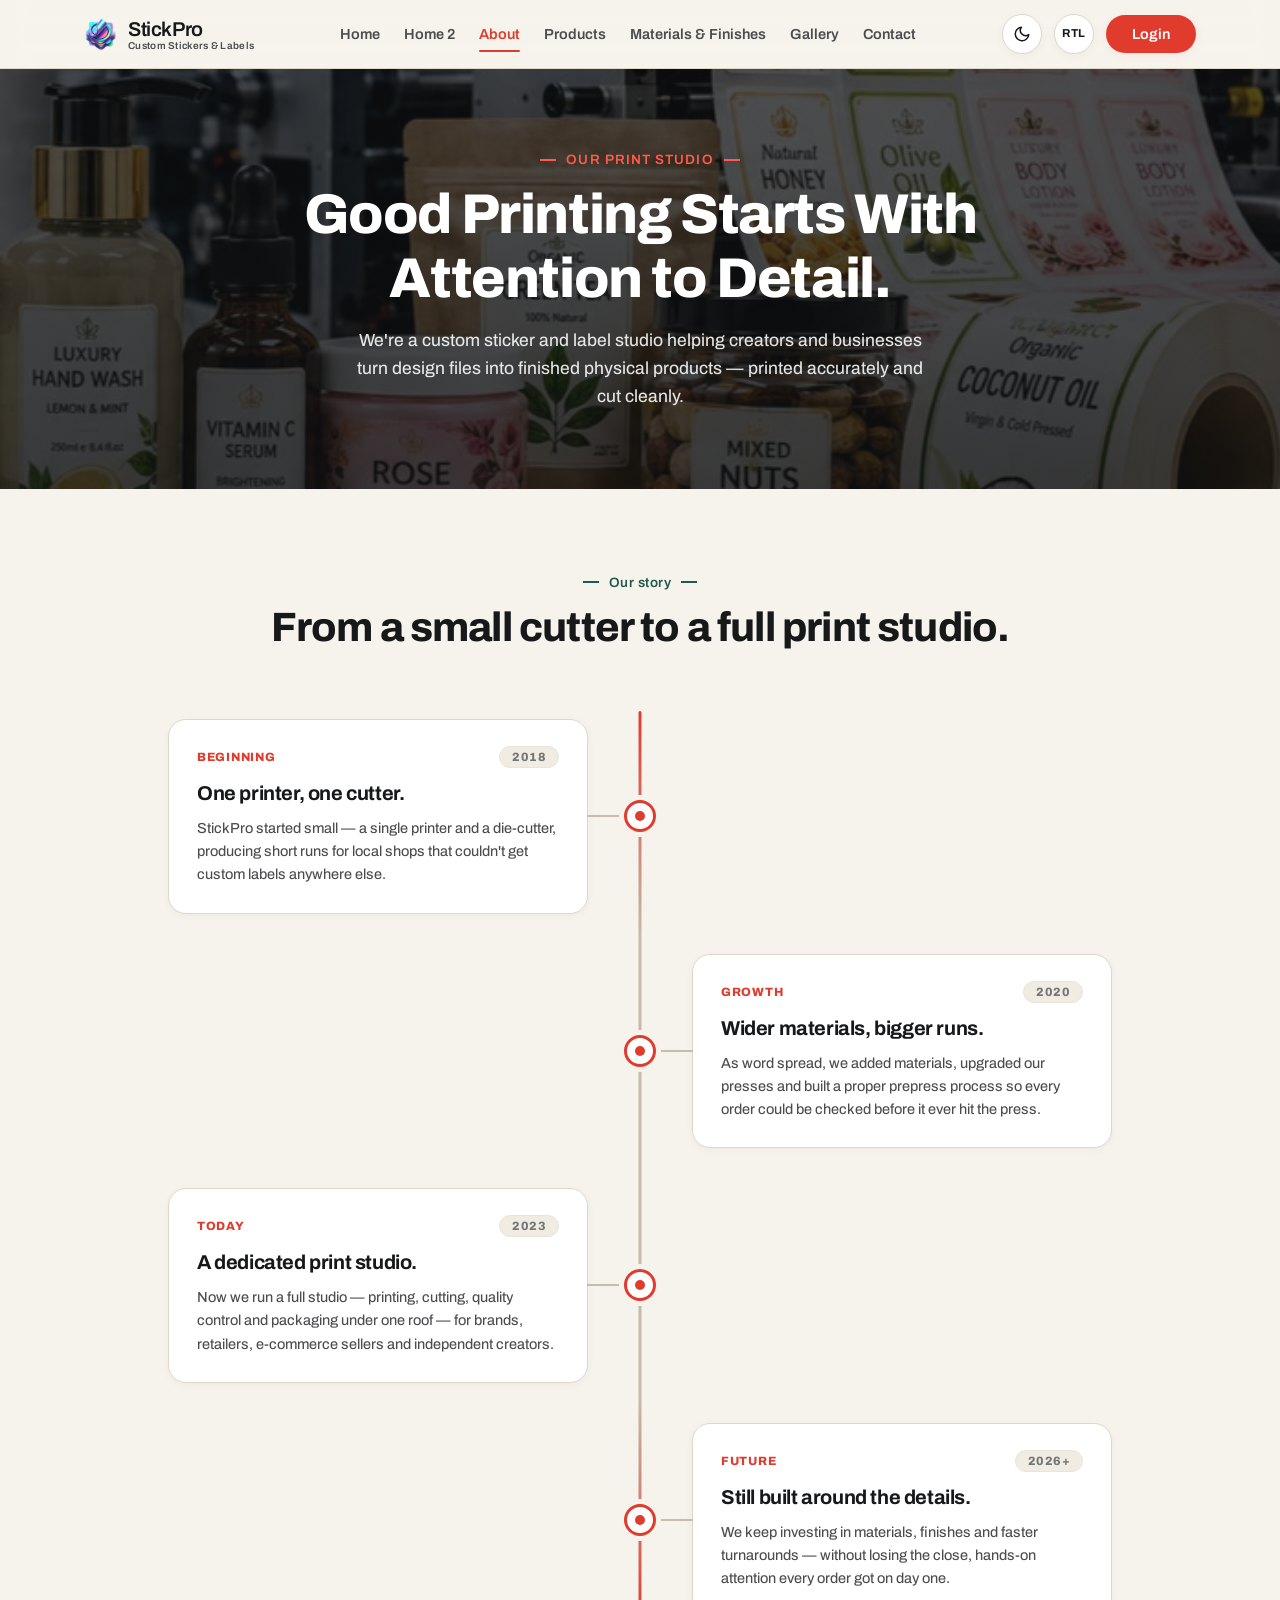
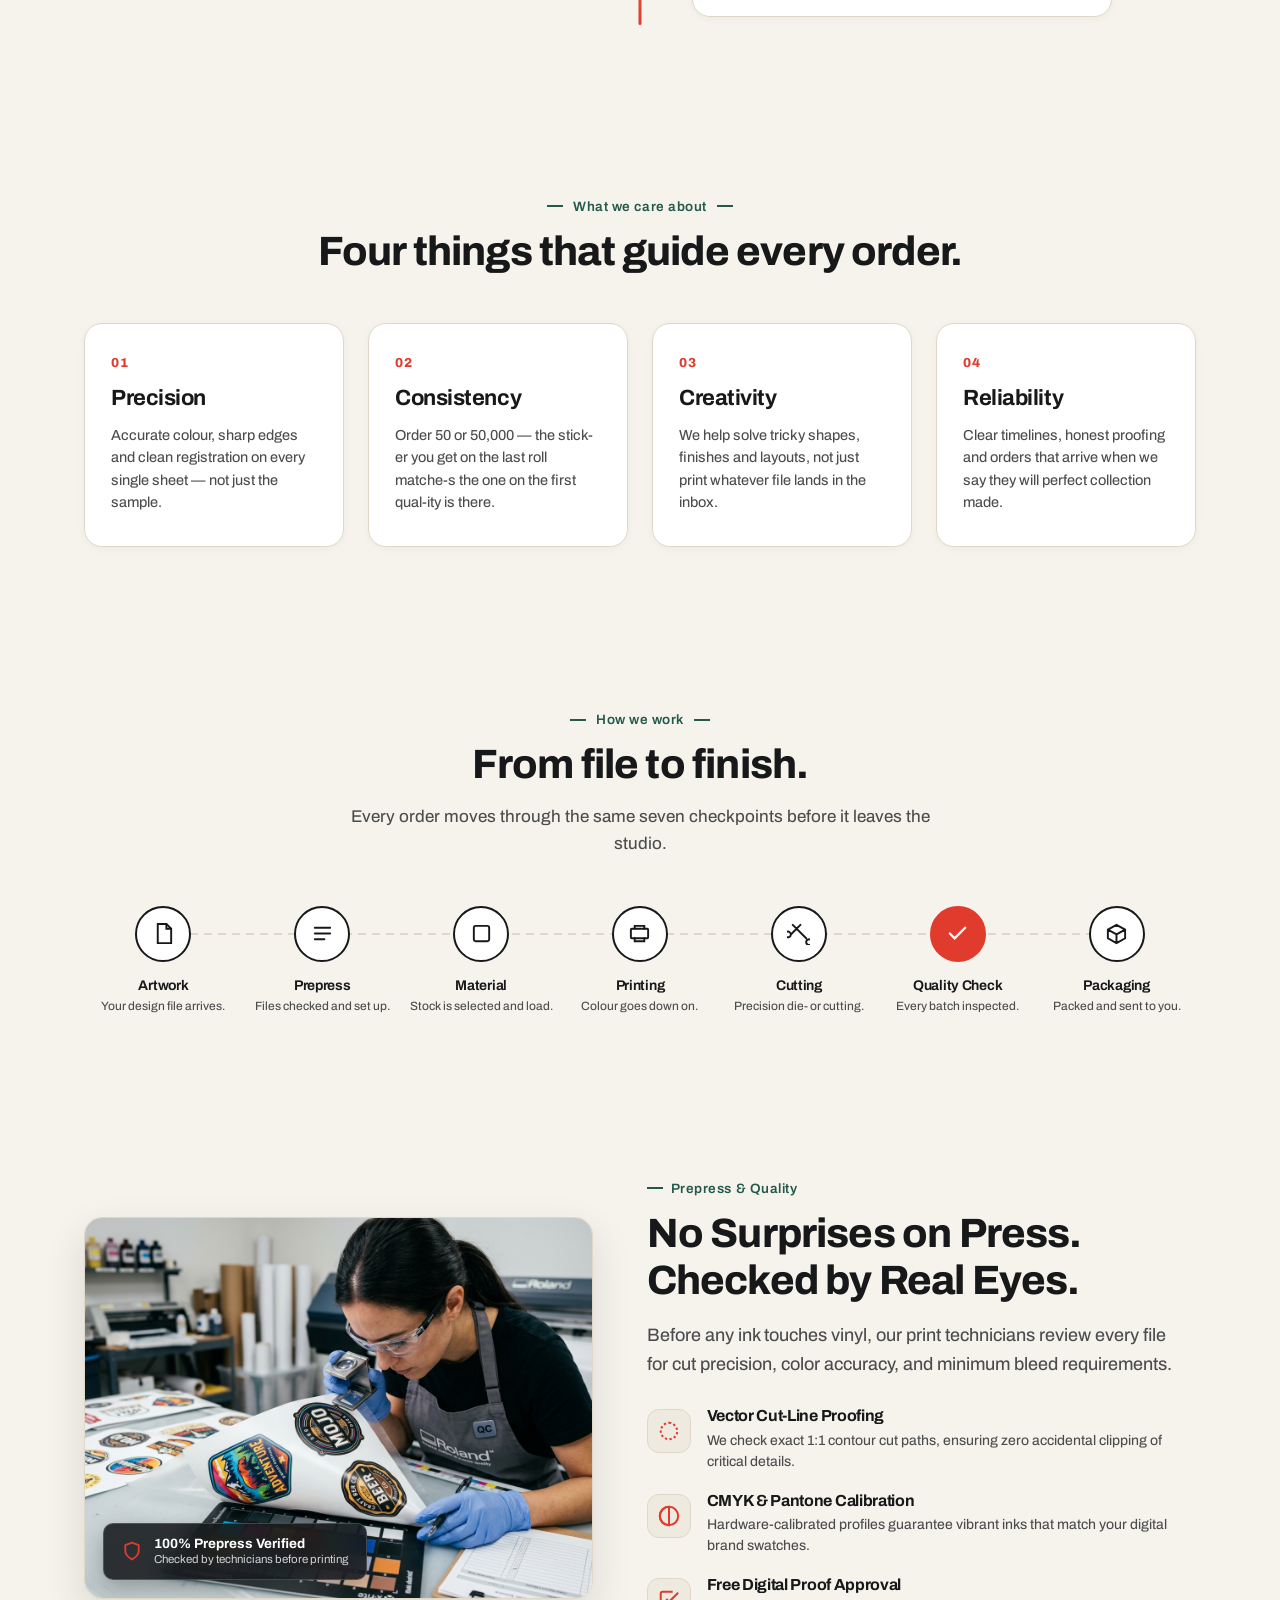
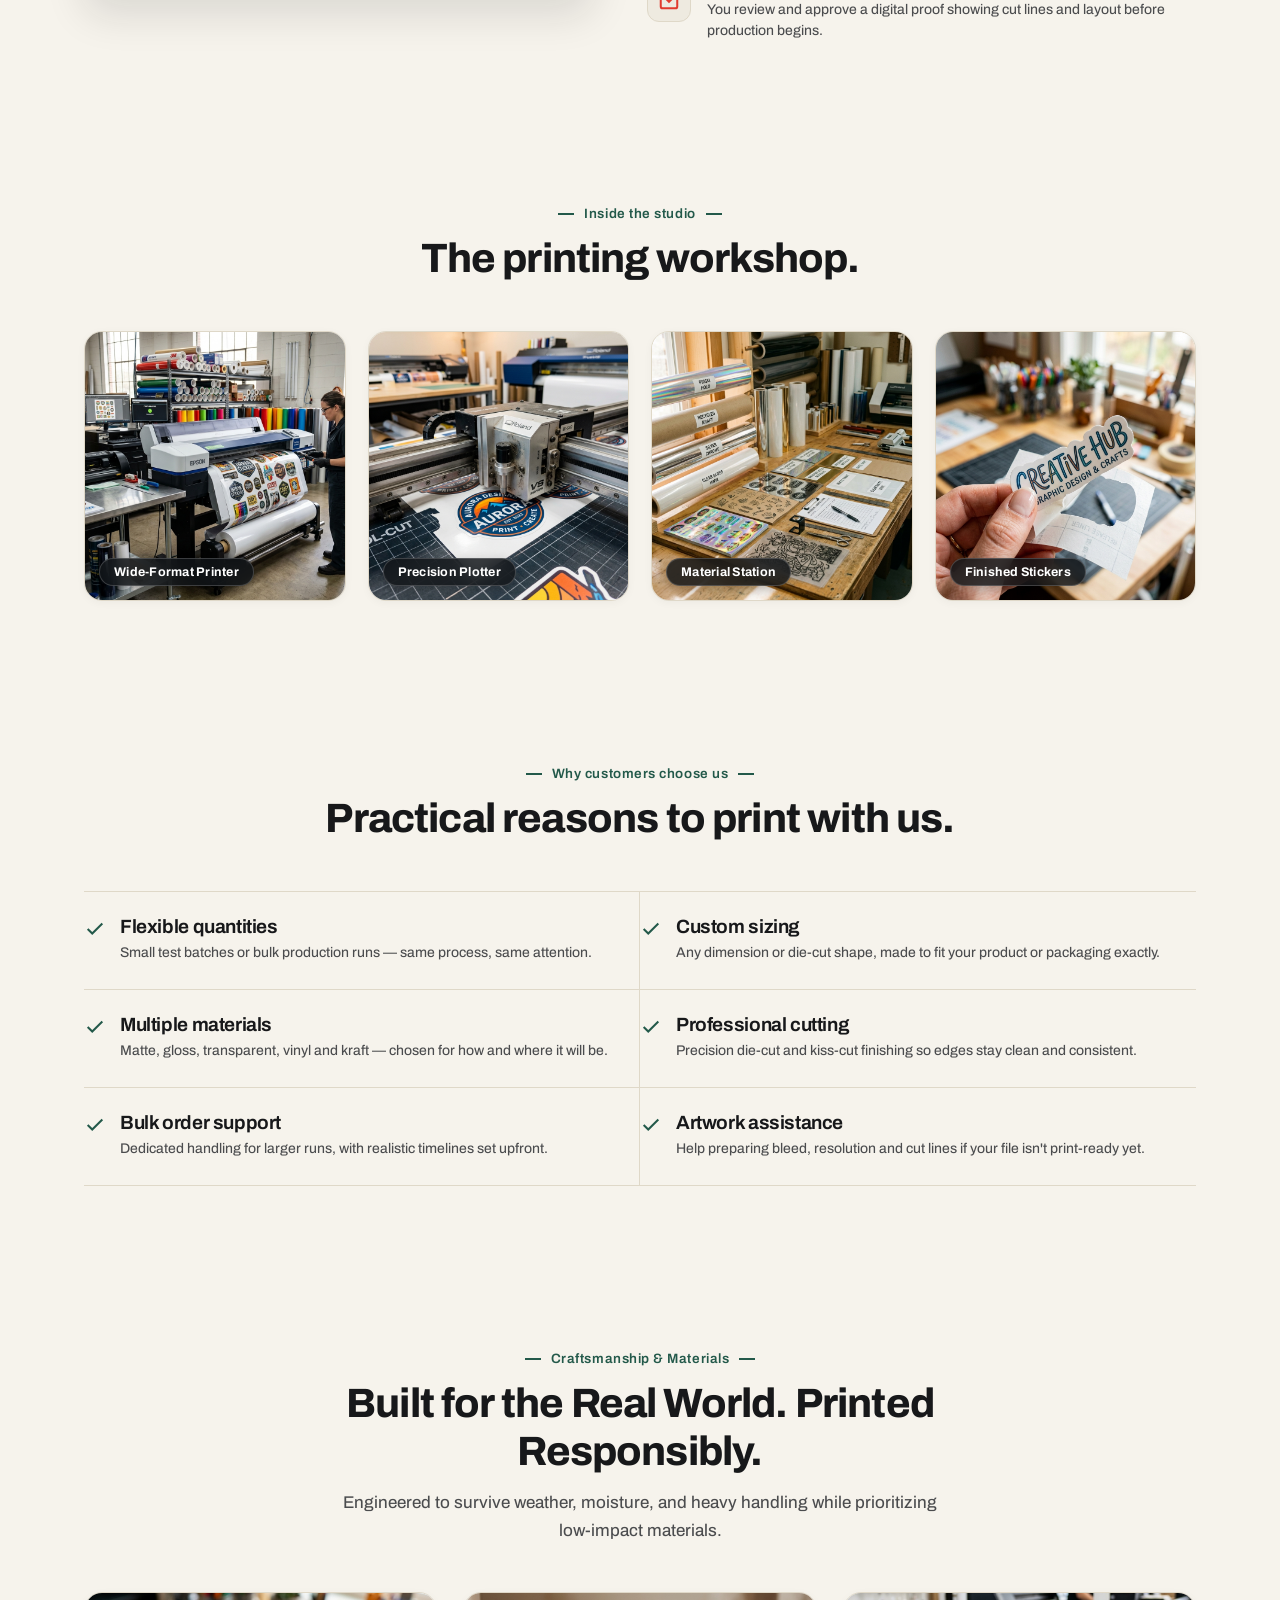
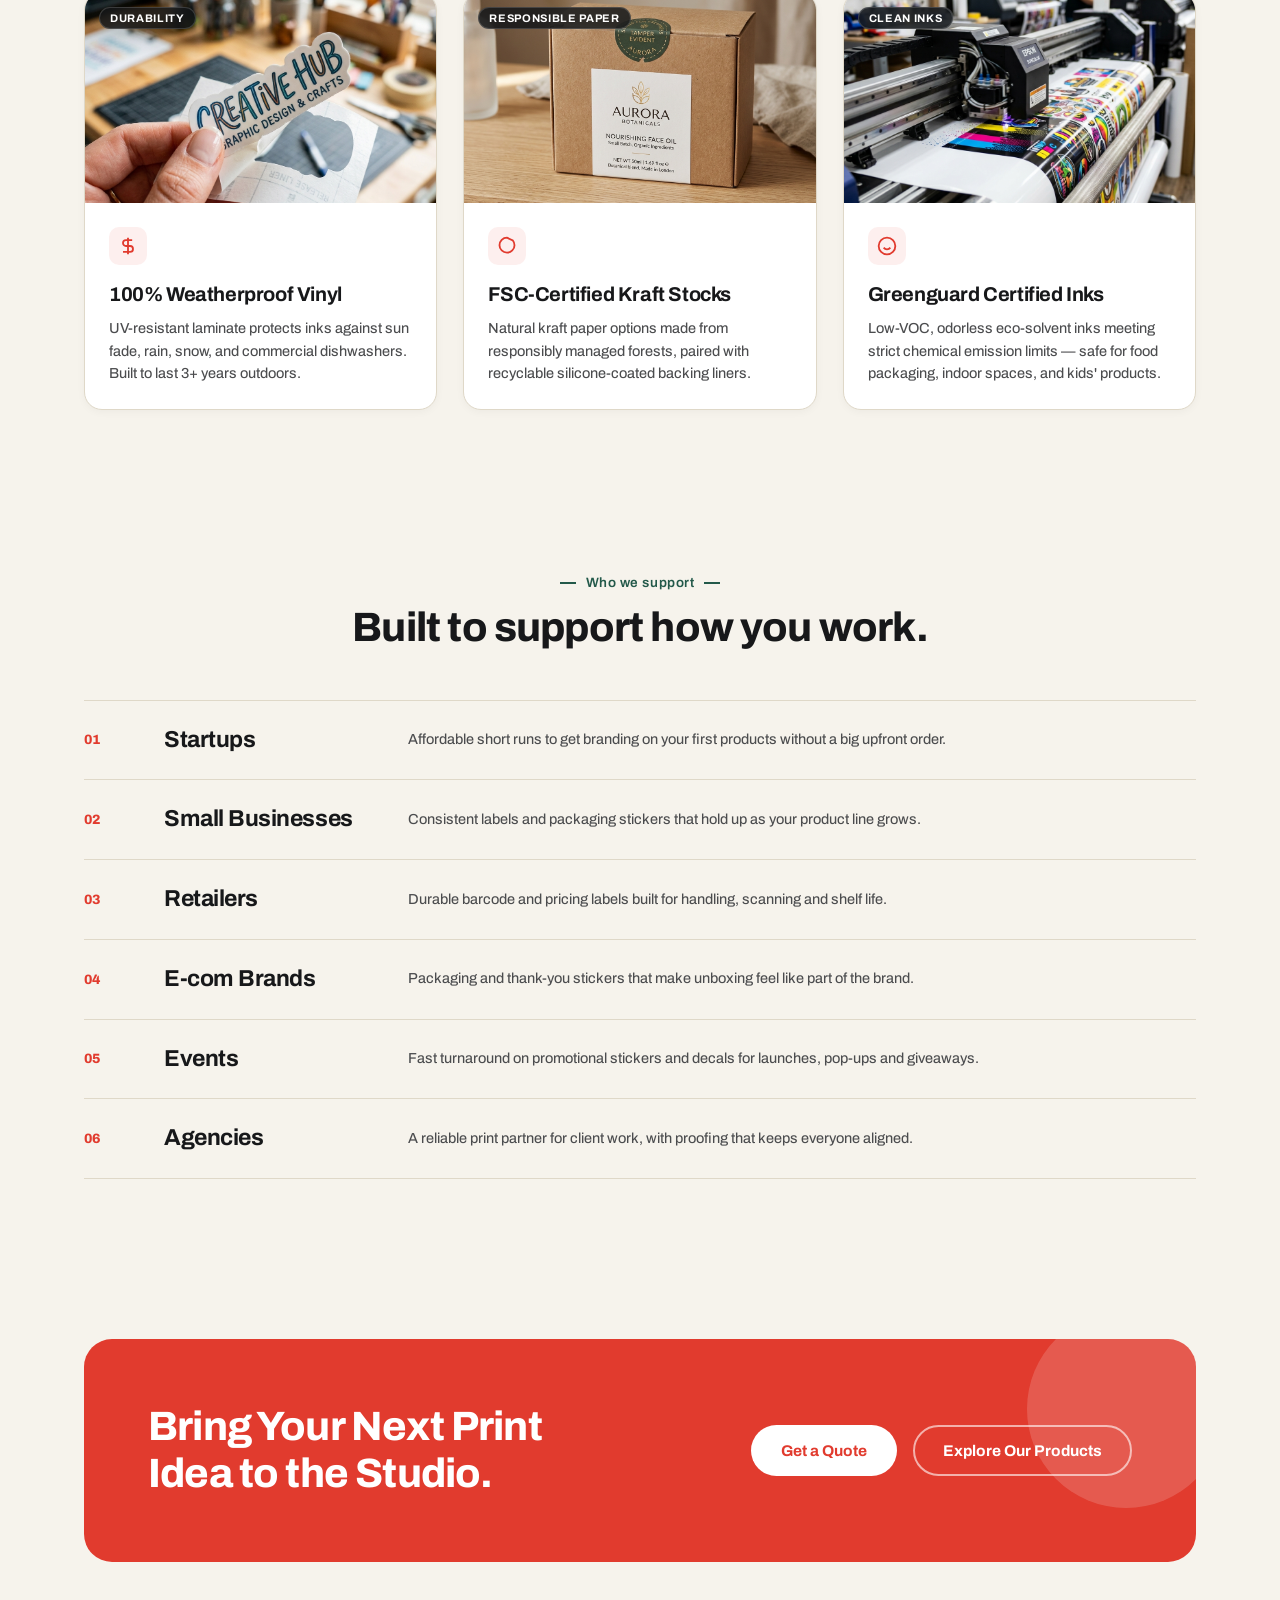
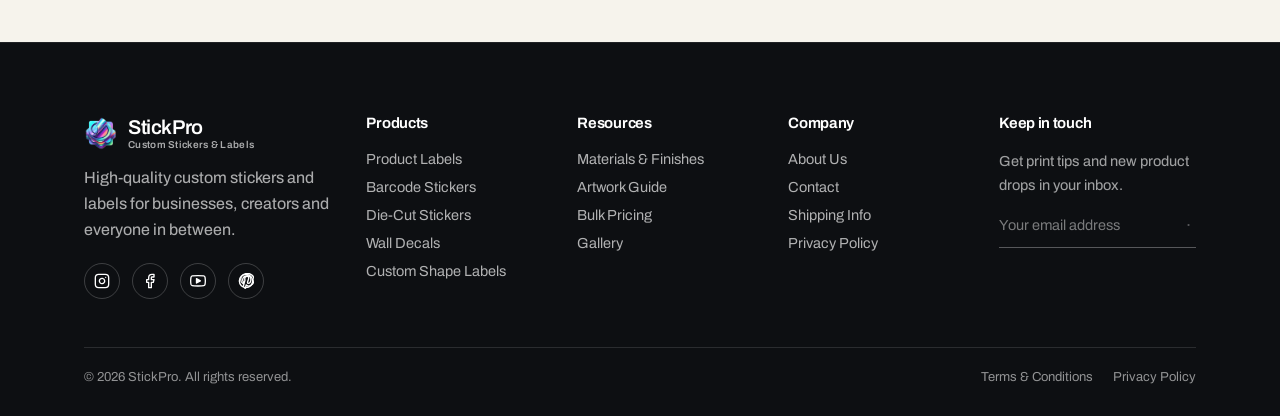
==== commit cda54a35: "fixed" ====
--- a/about.html
+++ b/about.html
@@ -384,12 +384,10 @@
 <!-- ===================== SUSTAINABILITY & MATERIALS ===================== -->
 <section class="section">
   <div class="wrap reveal">
-    <div class="section-head split-head">
-      <div>
-        <span class="kicker">Craftsmanship &amp; Materials</span>
-        <h2>Built for the Real World. Printed Responsibly.</h2>
-      </div>
-      <p class="lede" style="max-width:44ch;">Engineered to survive weather, moisture, and heavy handling while prioritizing low-impact materials.</p>
+    <div class="section-head">
+      <span class="kicker">Craftsmanship &amp; Materials</span>
+      <h2>Built for the Real World. Printed Responsibly.</h2>
+      <p class="lede">Engineered to survive weather, moisture, and heavy handling while prioritizing low-impact materials.</p>
     </div>
 
     <div class="sustainability-grid">
--- a/styles.css
+++ b/styles.css
@@ -2691,7 +2691,7 @@
 /* --- Product catalog rows (alternating two-column cadence) --- */
 .product-row{ padding: 96px 0; border-bottom: 1px solid var(--border); scroll-margin-top: 85px; }
 .product-row:last-of-type{ border-bottom:none; }
-.product-row-inner{ display:grid; gap: 56px; align-items:center; }
+.product-row-inner{ display:grid; gap: 56px; align-items:stretch; }
 
 .product-index{
   display:block; font-size:13px; font-weight:800; color: var(--accent);
@@ -2703,7 +2703,8 @@
 .product-figure{
   border-radius: var(--radius-l); overflow:hidden; position:relative;
   border:1px solid var(--border);
-  aspect-ratio: 4/5;
+  height: 100%;
+  min-height: 480px;
   box-shadow: var(--shadow-sm);
   transition: transform .25s ease, box-shadow .25s ease;
 }
@@ -2739,7 +2740,8 @@
 
 @media (max-width: 1024px){
   .product-row{ padding: 64px 0; scroll-margin-top: 140px; }
-  .product-row-inner{ gap: 36px; }
+  .product-row-inner{ gap: 36px; align-items: stretch; }
+  .product-figure{ height: auto; min-height: unset; aspect-ratio: 4/3; }
   .product-row--standard .product-row-inner,
   .product-row--reverse .product-row-inner{ grid-template-columns:1fr; }
   .product-row--reverse .product-figure{ order:0; }
@@ -3560,7 +3562,7 @@
 }
 .gallery-overlay{
   position:absolute; inset:0;
-  background: linear-gradient(to top, rgba(23,24,26,.7) 0%, transparent 55%);
+  background: linear-gradient(to top, rgba(11, 13, 15, 0.92) 0%, rgba(11, 13, 15, 0.50) 45%, transparent 75%);
   opacity:0;
   transition: opacity .3s ease;
   display:flex; flex-direction:column; justify-content:flex-end;
@@ -3568,14 +3570,24 @@
 }
 .gallery-item:hover .gallery-overlay{ opacity:1; }
 .gallery-item-label{
-  color: var(--white); font-size:13px; font-weight:700;
+  color: #FFFFFF !important; font-size:13.5px; font-weight:700;
   white-space:nowrap; overflow:hidden; text-overflow:ellipsis;
+  text-shadow: 0 1px 4px rgba(0, 0, 0, 0.85);
+  letter-spacing: 0.01em;
 }
 .gallery-item-tag{
   position:absolute; left:12px; top:12px;
-  background: var(--white); border:1px solid var(--line);
+  background: rgba(255, 255, 255, 0.95); border:1px solid var(--border);
+  color: var(--text-primary);
   padding:5px 11px; border-radius:999px;
   font-size:11px; font-weight:800; letter-spacing:.04em;
+  backdrop-filter: blur(8px);
+  -webkit-backdrop-filter: blur(8px);
+}
+html[data-theme="dark"] .gallery-item-tag {
+  background: rgba(17, 20, 24, 0.90);
+  border-color: rgba(255, 255, 255, 0.22);
+  color: #F5F6F8;
 }
 
 /* View More button area */
@@ -3736,14 +3748,63 @@
   font-size:11px; font-weight:800; letter-spacing:.13em; text-transform:uppercase;
   color: var(--ink-soft);
 }
-.contact-address{ font-size:15.5px; font-weight:600; line-height:1.6; }
-.contact-address strong{ display:block; font-size:17px; margin-bottom:4px; color: var(--ink); }
-
-.contact-hours{ display:flex; flex-direction:column; gap:7px; }
-.contact-hour-row{ display:flex; justify-content:space-between; align-items:center; font-size:14.5px; }
-.contact-hour-row .day{ font-weight:700; }
-.contact-hour-row .time{ color: var(--ink-soft); }
-.contact-hour-row .time.closed{ color: var(--cherry); }
+.contact-address,
+.contact-hours {
+  border: 1.5px solid var(--border);
+  border-radius: var(--radius-m);
+  background: var(--bg-surface);
+  padding: 16px 20px;
+  box-shadow: var(--shadow-sm);
+  transition: border-color 0.18s ease;
+}
+.contact-address:hover,
+.contact-hours:hover {
+  border-color: var(--border-strong);
+}
+
+.contact-address {
+  font-size: 14.5px;
+  font-weight: 500;
+  line-height: 1.6;
+  color: var(--text-secondary);
+}
+.contact-address strong {
+  display: block;
+  font-size: 16px;
+  font-weight: 700;
+  margin-bottom: 4px;
+  color: var(--text-primary);
+}
+
+.contact-hours {
+  display: flex;
+  flex-direction: column;
+  gap: 10px;
+}
+.contact-hour-row {
+  display: flex;
+  justify-content: space-between;
+  align-items: center;
+  font-size: 14px;
+  padding-bottom: 8px;
+  border-bottom: 1px solid var(--border-subtle);
+}
+.contact-hour-row:last-child {
+  padding-bottom: 0;
+  border-bottom: none;
+}
+.contact-hour-row .day {
+  font-weight: 700;
+  color: var(--text-primary);
+}
+.contact-hour-row .time {
+  color: var(--text-secondary);
+  font-weight: 500;
+}
+.contact-hour-row .time.closed {
+  color: var(--cherry);
+  font-weight: 700;
+}
 
 .contact-links{ display:flex; flex-direction:column; gap:10px; }
 .contact-link{
@@ -5168,8 +5229,8 @@
    AUTHENTICATION PAGES (LOGIN & SIGNUP) — IMMERSIVE WORKBENCH EXPERIENCE
    ========================================================================== */
 .auth-body {
-  min-height: 100vh;
-  min-height: 100dvh;
+  height: 100vh;
+  height: 100dvh;
   margin: 0;
   display: flex;
   flex-direction: column;
@@ -5180,20 +5241,29 @@
     linear-gradient(90deg, var(--border-subtle) 1px, transparent 1px);
   background-size: 100% 100%, 36px 36px, 36px 36px;
   position: relative;
-  overflow-x: hidden;
+  overflow: hidden;
   font-family: var(--font);
   color: var(--text-primary);
+}
+
+@media (max-height: 600px), (max-width: 480px) {
+  .auth-body {
+    height: auto;
+    min-height: 100vh;
+    min-height: 100dvh;
+    overflow-y: auto;
+  }
 }
 
 /* Top Utility floating controls */
 .auth-quick-utils {
   position: absolute;
-  top: 24px;
-  inset-inline-end: 28px;
+  top: 18px;
+  inset-inline-end: 22px;
   z-index: 50;
   display: flex;
   align-items: center;
-  gap: 10px;
+  gap: 8px;
 }
 
 /* Auth Center Wrapper */
@@ -5202,19 +5272,23 @@
   display: flex;
   align-items: center;
   justify-content: center;
-  padding: 48px 20px;
+  padding: clamp(10px, 1.8vh, 20px) 16px;
   position: relative;
   z-index: 10;
+  width: 100%;
+  box-sizing: border-box;
+  overflow-y: auto;
+  scrollbar-width: thin;
 }
 
 /* Authentication Card */
 .auth-card {
   width: 100%;
-  max-width: 470px;
+  max-width: 430px;
   background: var(--bg-surface);
   border: 1px solid var(--border);
   border-radius: var(--radius-m);
-  padding: 44px 40px;
+  padding: clamp(16px, 2.4vh, 26px) clamp(18px, 3.2vw, 32px);
   box-shadow: var(--shadow-lg);
   position: relative;
   animation: authCardFadeIn 0.35s cubic-bezier(0.16, 1, 0.3, 1) both;
@@ -5225,7 +5299,7 @@
 @keyframes authCardFadeIn {
   0% {
     opacity: 0;
-    transform: translateY(12px) scale(0.98);
+    transform: translateY(10px) scale(0.985);
   }
   100% {
     opacity: 1;
@@ -5238,10 +5312,10 @@
   display: inline-flex;
   align-items: center;
   justify-content: center;
-  gap: 12px;
+  gap: 10px;
   text-decoration: none;
   color: var(--text-primary);
-  margin: 0 auto 24px auto;
+  margin: 0 auto clamp(6px, 1.2vh, 12px) auto;
   transition: transform 0.2s ease, opacity 0.2s ease;
   user-select: none;
 }
@@ -5255,8 +5329,8 @@
   border-radius: 8px;
 }
 .auth-brand .logo-mark {
-  width: 38px;
-  height: 38px;
+  width: 32px;
+  height: 32px;
   flex-shrink: 0;
   object-fit: contain;
   display: block;
@@ -5267,14 +5341,14 @@
   text-align: start;
 }
 .auth-brand-name {
-  font-size: 21px;
+  font-size: 19px;
   font-weight: 800;
   letter-spacing: -0.025em;
   line-height: 1.15;
   color: var(--text-primary);
 }
 .auth-brand-tag {
-  font-size: 11px;
+  font-size: 10px;
   font-weight: 600;
   color: var(--text-secondary);
   letter-spacing: 0.04em;
@@ -5283,40 +5357,40 @@
 
 /* Auth Header */
 .auth-header {
-  margin-bottom: 28px;
+  margin-bottom: clamp(10px, 1.6vh, 18px);
   text-align: center;
 }
 .auth-title {
-  font-size: 26px;
+  font-size: clamp(20px, 2.4vh, 23px);
   font-weight: 800;
   letter-spacing: -0.025em;
   color: var(--text-primary);
-  margin: 0 0 6px 0;
-  line-height: 1.25;
+  margin: 0 0 4px 0;
+  line-height: 1.2;
 }
 .auth-subtitle {
-  font-size: 14.5px;
+  font-size: 13px;
   color: var(--text-secondary);
   margin: 0;
-  line-height: 1.5;
+  line-height: 1.45;
 }
 
 /* Form Layout */
 .auth-form {
   display: flex;
   flex-direction: column;
-  gap: 18px;
+  gap: clamp(8px, 1.2vh, 12px);
 }
 
 .auth-form .form-group {
   display: flex;
   flex-direction: column;
-  gap: 6px;
+  gap: 4px;
   text-align: start;
 }
 
 .auth-form label {
-  font-size: 13.5px;
+  font-size: 12.5px;
   font-weight: 600;
   color: var(--text-primary);
 }
@@ -5330,13 +5404,13 @@
 
 .auth-input {
   width: 100%;
-  height: 48px;
-  padding: 0 14px;
-  border-radius: 10px;
+  height: 42px;
+  padding: 0 12px;
+  border-radius: 8px;
   border: 1.5px solid var(--input-border);
   background: var(--input-bg);
   color: var(--text-primary);
-  font-size: 15px;
+  font-size: 14px;
   font-family: var(--font);
   transition: border-color 0.2s ease, box-shadow 0.2s ease, background-color 0.2s ease;
   box-sizing: border-box;
@@ -5345,7 +5419,7 @@
 .auth-input:focus {
   border-color: var(--accent);
   outline: none;
-  box-shadow: 0 0 0 3.5px var(--accent-soft);
+  box-shadow: 0 0 0 3px var(--accent-soft);
 }
 
 .auth-input::placeholder {
@@ -5353,18 +5427,20 @@
 }
 
 .auth-input-has-icon {
-  padding-inline-end: 44px;
+  padding-inline-end: 42px;
 }
 
 /* Password Visibility Toggle */
 .auth-pw-toggle {
   position: absolute;
-  inset-inline-end: 10px;
+  inset-inline-end: 6px;
   top: 50%;
   transform: translateY(-50%);
   background: transparent;
   border: none;
-  padding: 6px;
+  width: 32px;
+  height: 32px;
+  padding: 0;
   cursor: pointer;
   color: var(--text-muted);
   display: flex;
@@ -5378,8 +5454,15 @@
   background: var(--bg-surface-2);
 }
 .auth-pw-toggle svg {
-  width: 19px;
-  height: 19px;
+  width: 18px;
+  height: 18px;
+  display: block;
+  flex-shrink: 0;
+  stroke: currentColor;
+  stroke-width: 2;
+  stroke-linecap: round;
+  stroke-linejoin: round;
+  fill: none;
 }
 
 /* Row options: Remember me & Forgot password */
@@ -5388,22 +5471,22 @@
   align-items: center;
   justify-content: space-between;
   gap: 12px;
-  font-size: 13.5px;
+  font-size: 12.5px;
   margin-top: -2px;
 }
 
 .auth-checkbox-label {
   display: inline-flex;
   align-items: center;
-  gap: 8px;
+  gap: 7px;
   color: var(--text-secondary);
   cursor: pointer;
   user-select: none;
-  font-size: 13.5px;
+  font-size: 12.5px;
 }
 .auth-checkbox-label input[type="checkbox"] {
-  width: 17px;
-  height: 17px;
+  width: 15px;
+  height: 15px;
   accent-color: var(--accent);
   border-radius: 4px;
   cursor: pointer;
@@ -5414,22 +5497,24 @@
   font-weight: 600;
   text-decoration: none;
   transition: color 0.18s ease;
+  font-size: 12.5px;
 }
 .auth-forgot-link:hover {
   color: var(--accent-hover);
   text-decoration: underline;
 }
 
+
 /* Primary Auth Submit Button */
 .btn-auth-submit {
   width: 100%;
-  height: 48px;
-  border-radius: 10px;
+  height: 42px;
+  border-radius: 8px;
   border: none;
   background: var(--accent);
   color: #FFFFFF !important;
   font-family: var(--font);
-  font-size: 15px;
+  font-size: 14.5px;
   font-weight: 700;
   letter-spacing: 0.01em;
   cursor: pointer;
@@ -5437,21 +5522,21 @@
   align-items: center;
   justify-content: center;
   gap: 8px;
-  margin-top: 4px;
+  margin-top: 2px;
   box-shadow: 0 4px 14px var(--accent-glow);
   transition: all 0.2s ease;
 }
 .btn-auth-submit:hover {
   background: var(--accent-hover);
-  transform: translateY(-1.5px);
+  transform: translateY(-1px);
   box-shadow: 0 6px 18px var(--accent-glow);
 }
 .btn-auth-submit:active {
   transform: translateY(0);
 }
 .btn-auth-submit svg {
-  width: 17px;
-  height: 17px;
+  width: 16px;
+  height: 16px;
   transition: transform 0.2s ease;
 }
 .btn-auth-submit:hover svg {
@@ -5466,9 +5551,9 @@
   display: flex;
   align-items: center;
   text-align: center;
-  margin: 24px 0 20px 0;
+  margin: clamp(10px, 1.4vh, 16px) 0 clamp(8px, 1.2vh, 14px) 0;
   color: var(--text-muted);
-  font-size: 12px;
+  font-size: 11px;
   font-weight: 700;
   letter-spacing: 0.06em;
   text-transform: uppercase;
@@ -5480,29 +5565,29 @@
   border-bottom: 1px solid var(--border);
 }
 .auth-divider span {
-  padding: 0 14px;
+  padding: 0 12px;
 }
 
 /* Third-Party Social Buttons Grid */
 .social-auth-grid {
   display: grid;
   grid-template-columns: 1fr 1fr;
-  gap: 12px;
+  gap: 10px;
 }
 
 .btn-social {
   display: inline-flex;
   align-items: center;
   justify-content: center;
-  gap: 10px;
-  height: 46px;
-  padding: 0 16px;
-  border-radius: 10px;
+  gap: 8px;
+  height: 40px;
+  padding: 0 14px;
+  border-radius: 8px;
   border: 1px solid var(--border);
   background: var(--bg-surface-2);
   color: var(--text-primary);
   font-family: var(--font);
-  font-size: 14px;
+  font-size: 13.5px;
   font-weight: 600;
   cursor: pointer;
   text-decoration: none;
@@ -5512,15 +5597,15 @@
 .btn-social:hover {
   background: var(--bg-surface);
   border-color: var(--border-strong);
-  transform: translateY(-1.5px);
+  transform: translateY(-1px);
   box-shadow: var(--shadow-sm);
 }
 .btn-social:active {
   transform: translateY(0);
 }
 .btn-social svg {
-  width: 19px;
-  height: 19px;
+  width: 17px;
+  height: 17px;
   flex-shrink: 0;
 }
 
@@ -5531,11 +5616,11 @@
 
 /* Page Redirection Switch Text */
 .auth-switch {
-  margin-top: 26px;
-  padding-top: 20px;
+  margin-top: clamp(10px, 1.4vh, 16px);
+  padding-top: clamp(8px, 1.2vh, 12px);
   border-top: 1px solid var(--border-subtle);
   text-align: center;
-  font-size: 14px;
+  font-size: 13px;
   color: var(--text-secondary);
 }
 .auth-switch a {
@@ -5548,6 +5633,29 @@
 .auth-switch a:hover {
   color: var(--accent-hover);
   text-decoration: underline;
+}
+
+@media (max-width: 480px) {
+  .auth-wrapper {
+    padding: 16px 12px;
+  }
+  .auth-card {
+    padding: 20px 16px;
+    border-radius: 12px;
+    box-shadow: var(--shadow);
+  }
+  .auth-quick-utils {
+    top: 12px;
+    inset-inline-end: 12px;
+    gap: 6px;
+  }
+  .social-auth-grid {
+    gap: 8px;
+  }
+  .btn-social {
+    padding: 0 10px;
+    font-size: 13px;
+  }
 }
 
 /* Terms notice in signup */
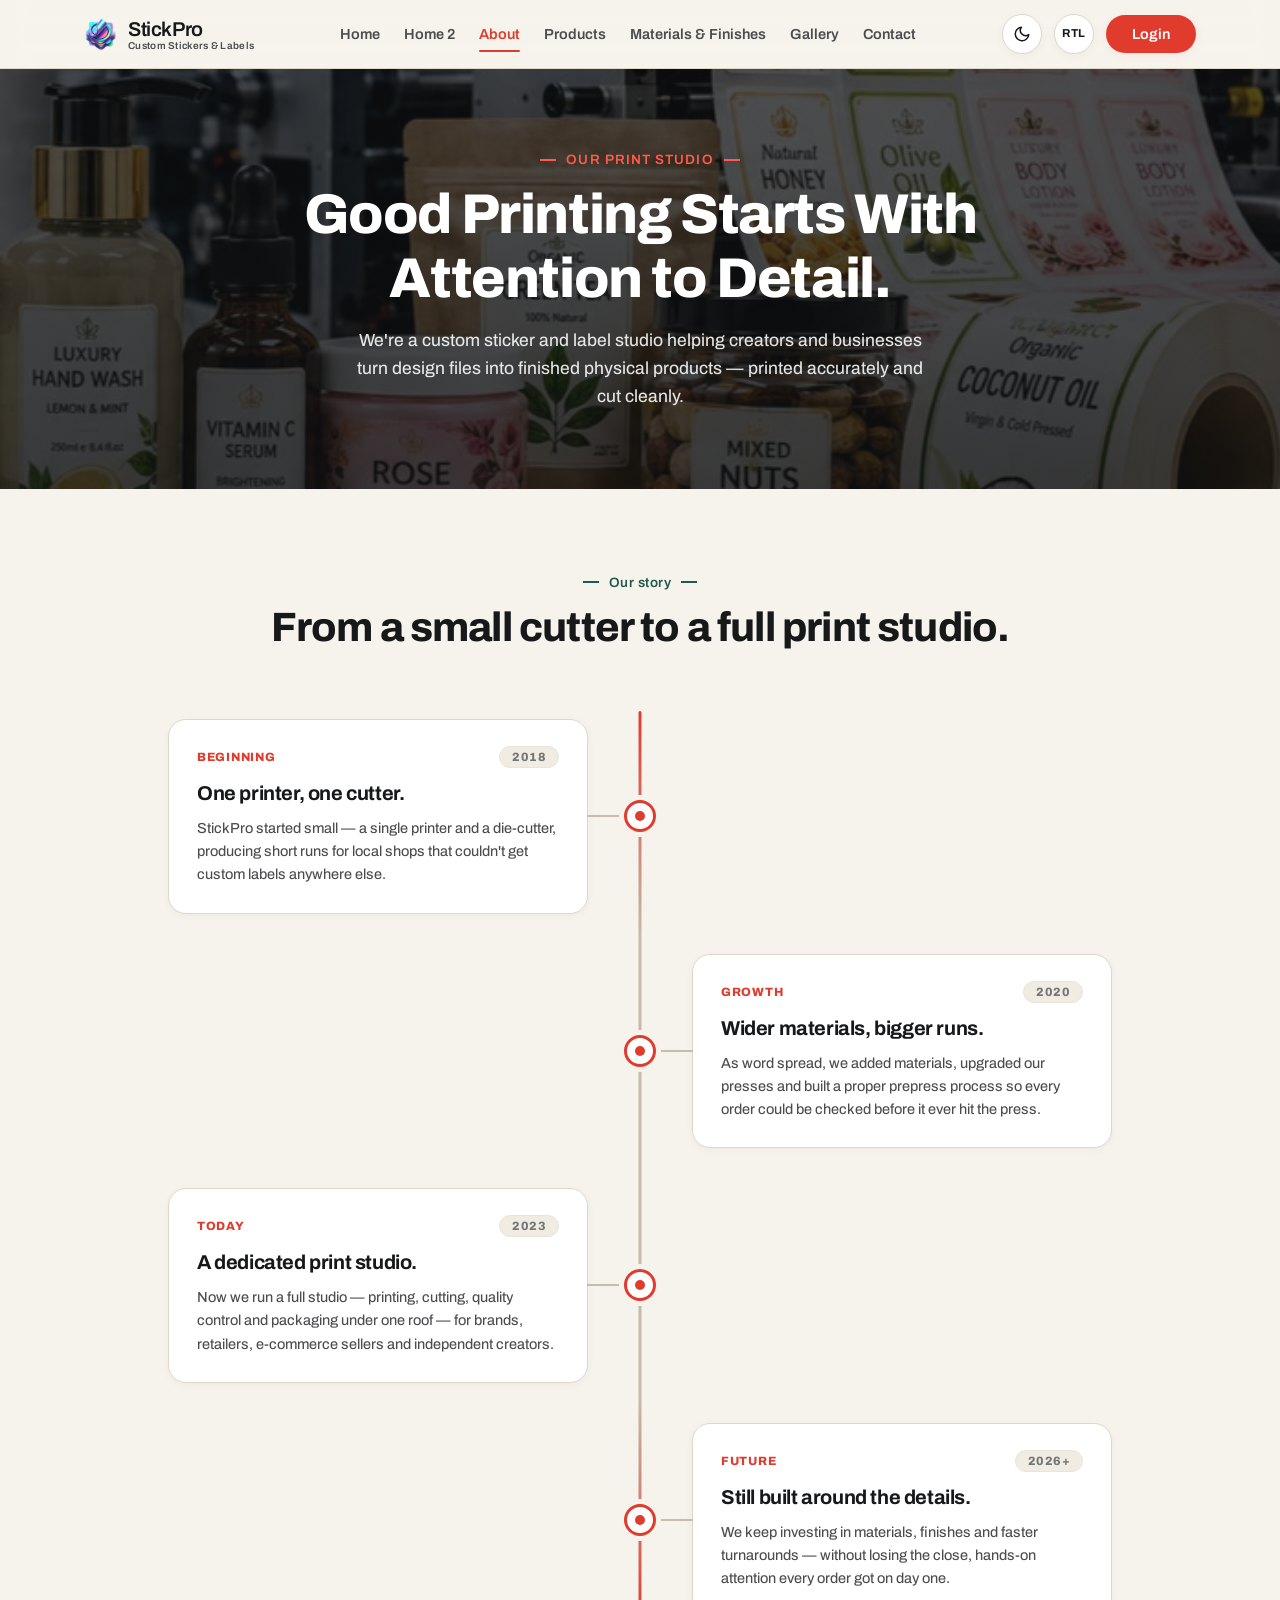
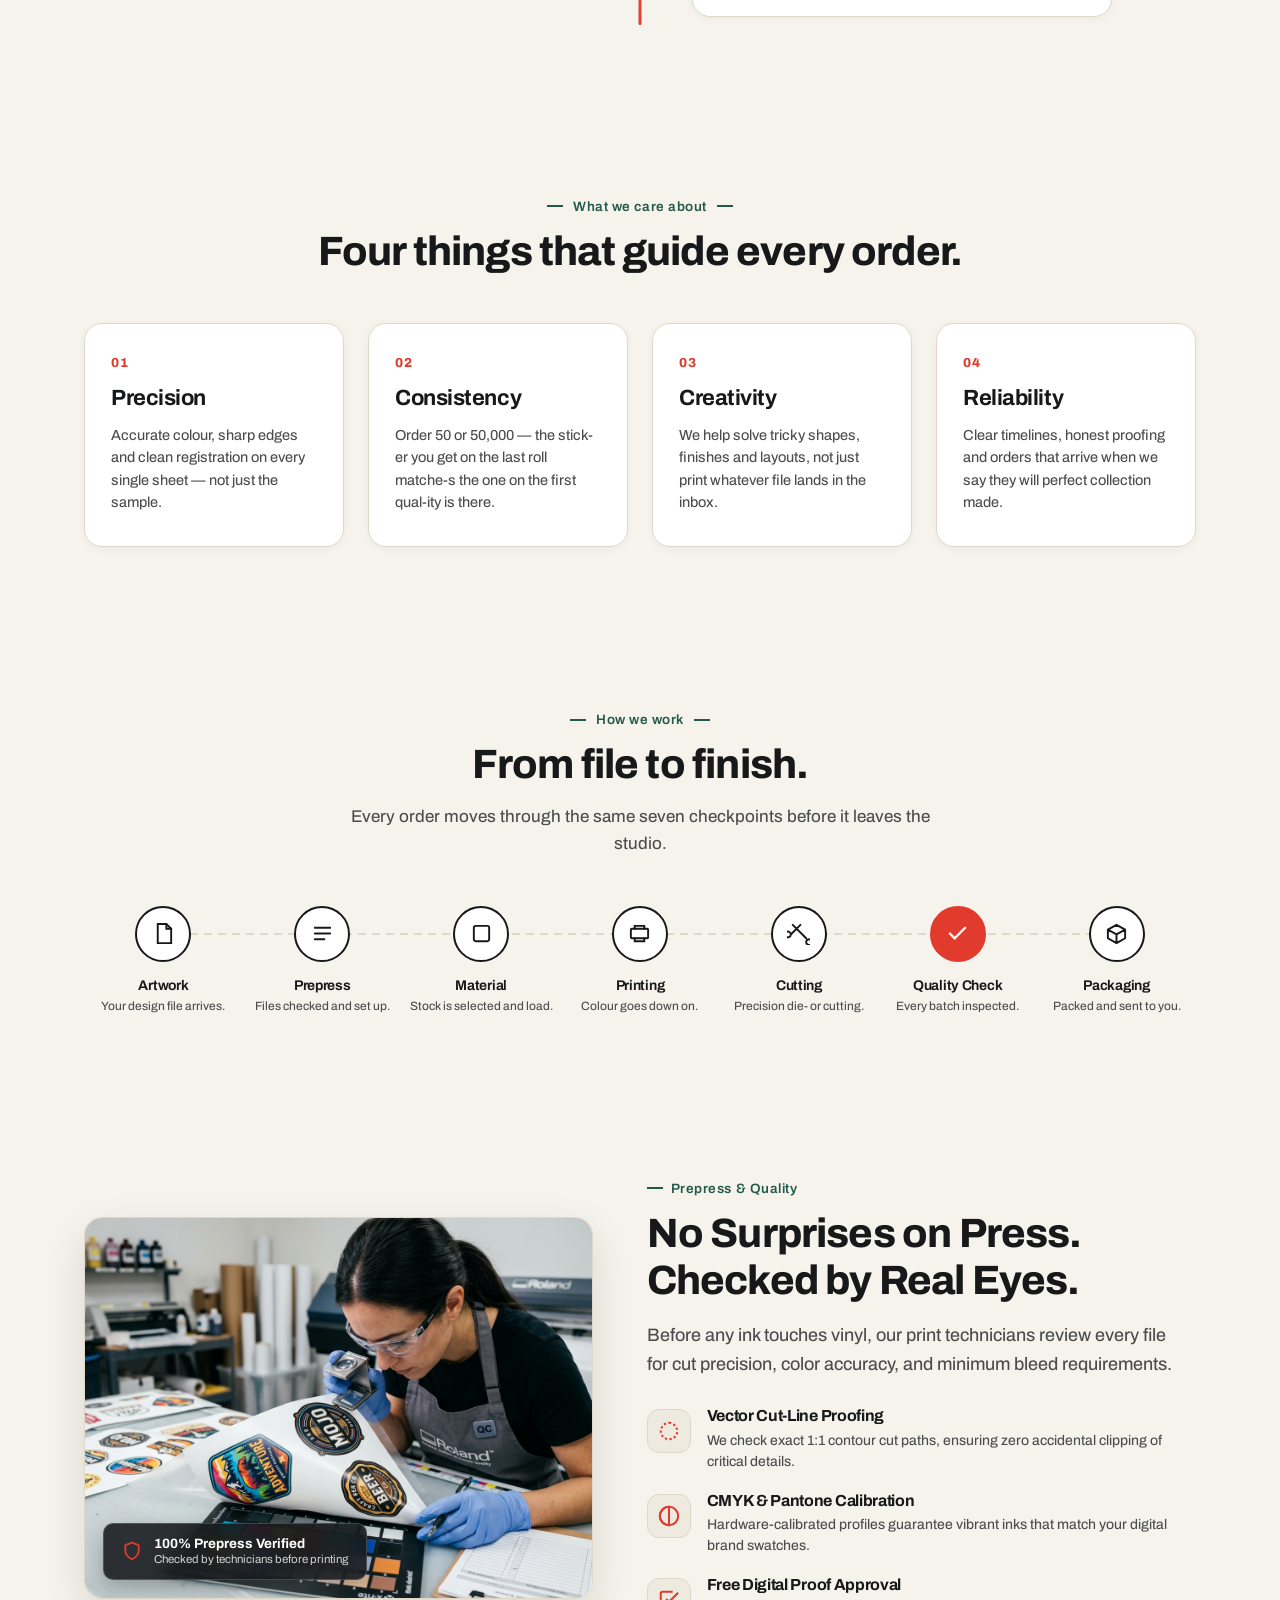
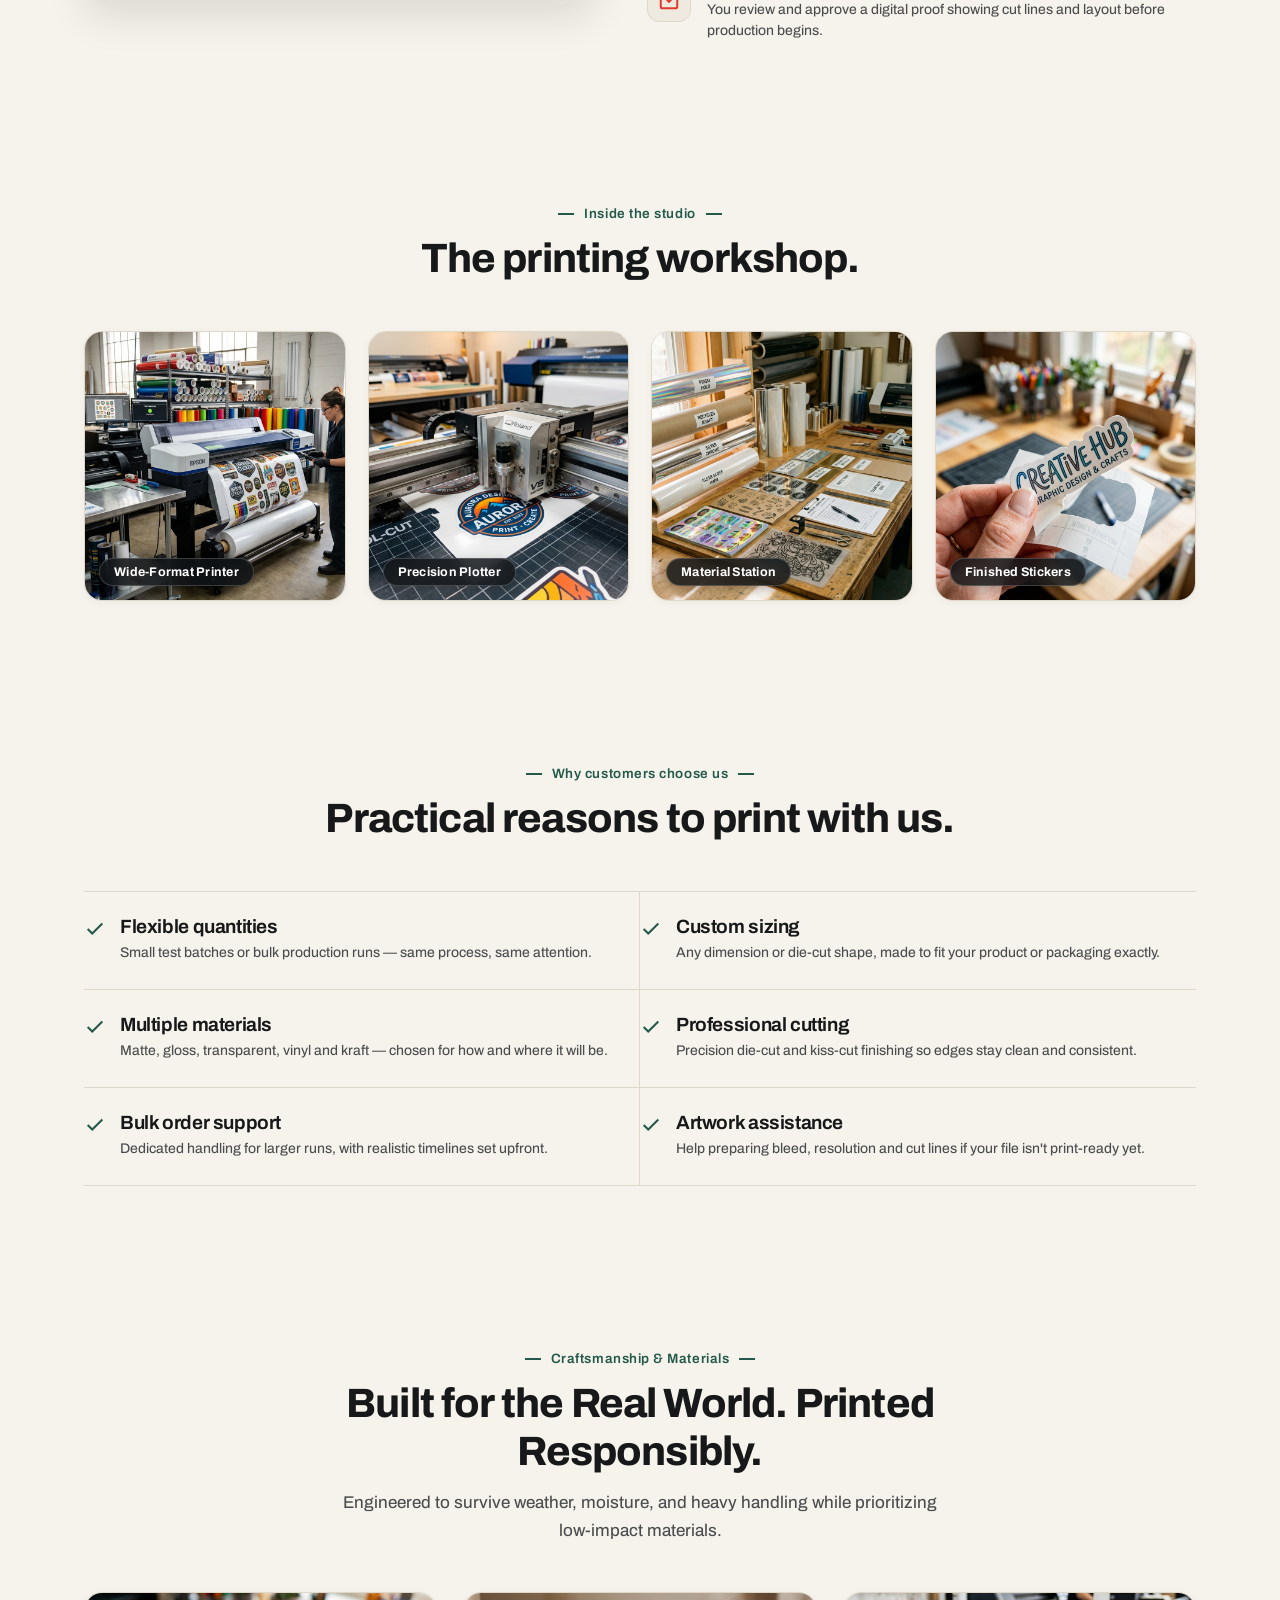
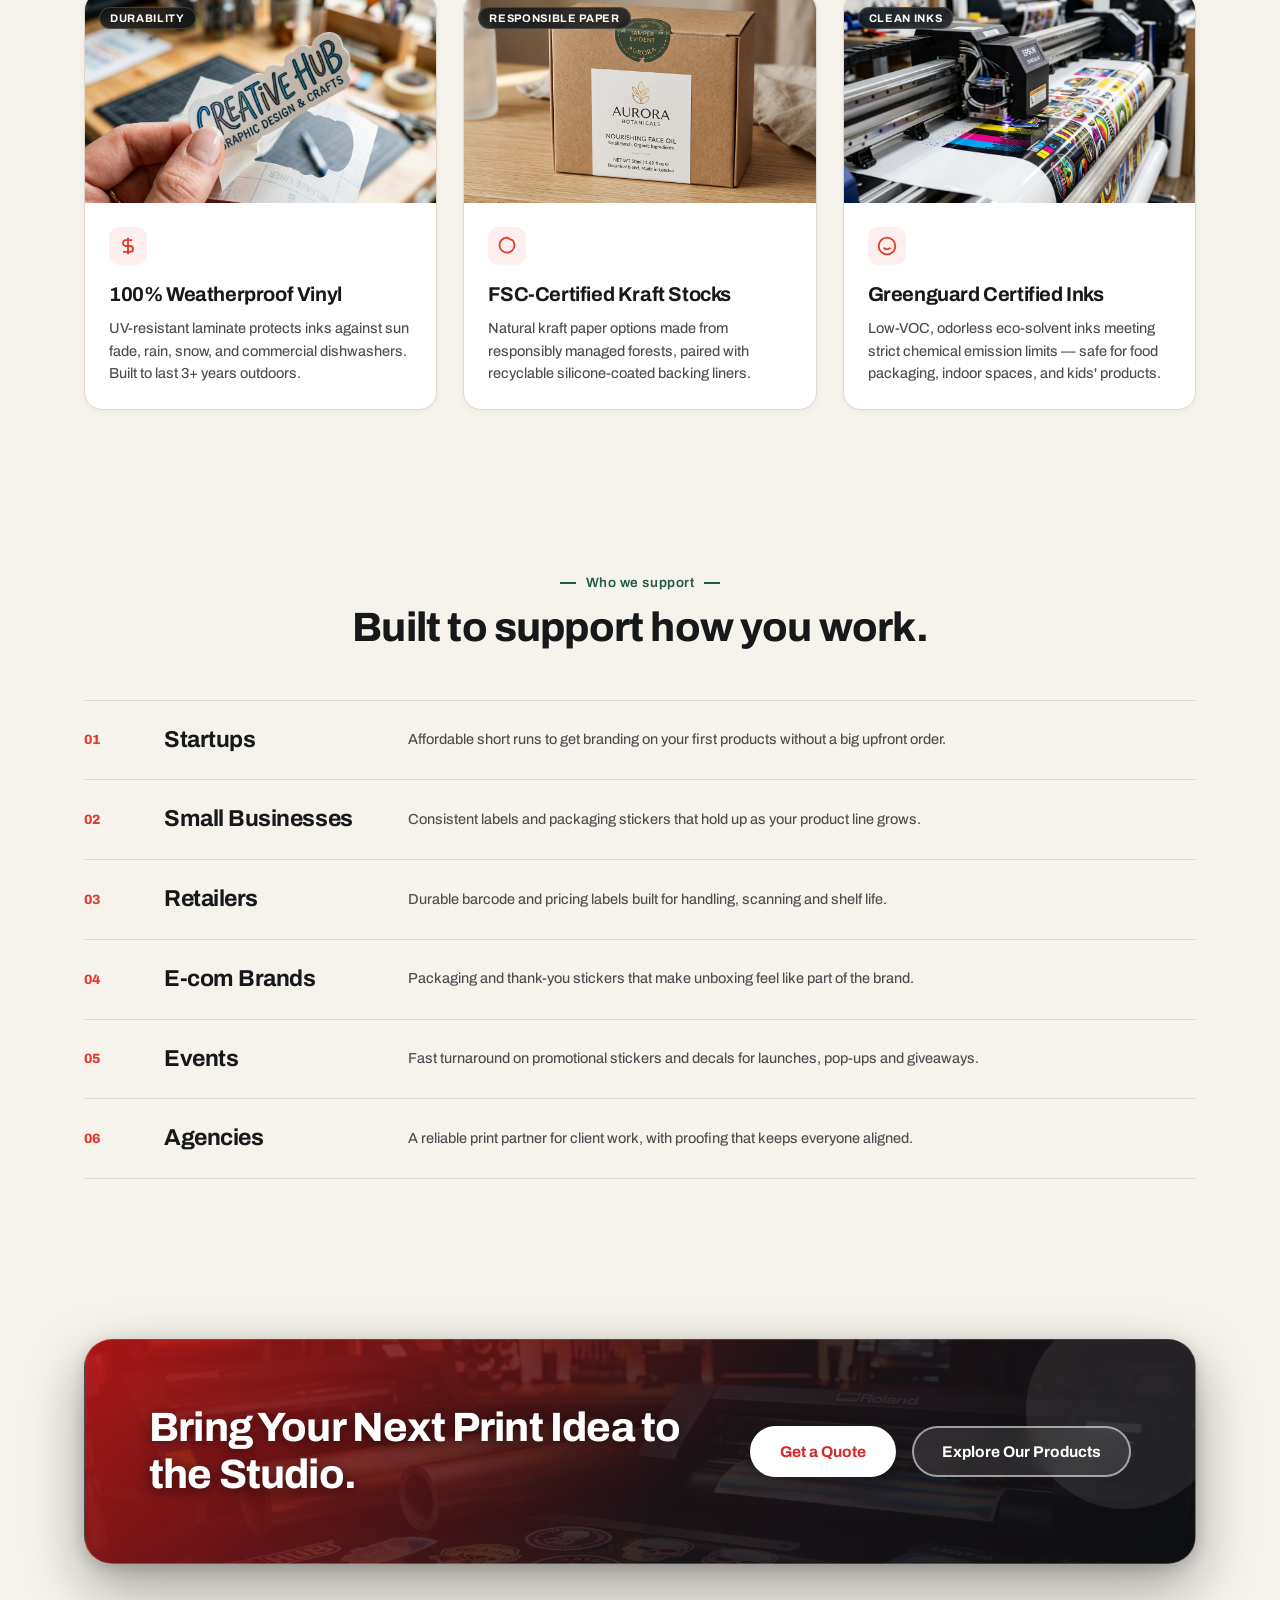
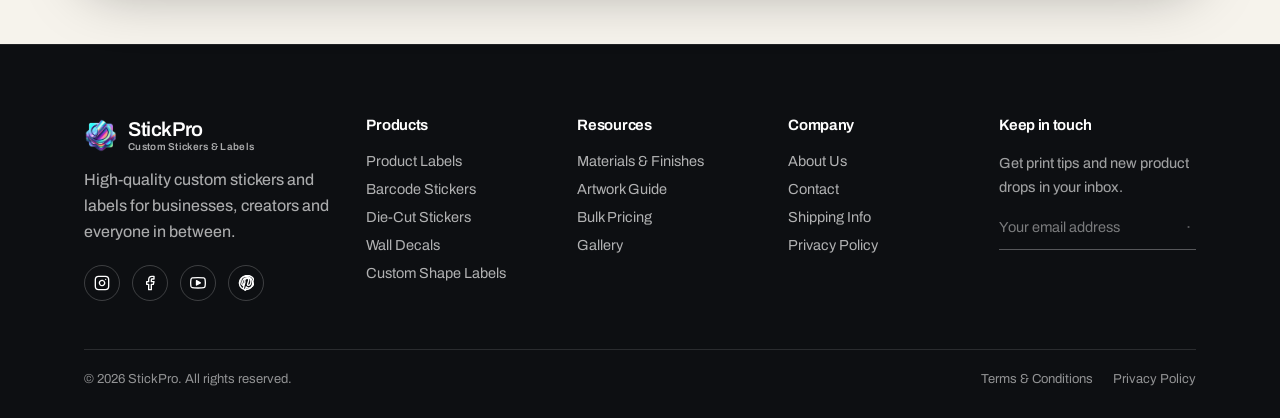
==== commit d91aa30f: "my last fix" ====
--- a/about.html
+++ b/about.html
@@ -485,8 +485,8 @@
         <h2>Bring Your Next Print Idea to the Studio.</h2>
       </div>
       <div class="hero-ctas">
-        <a href="index.html#quote" class="btn btn-primary" style="background:var(--white); color:var(--cherry);">Get a Quote</a>
-        <a href="index.html#products" class="btn btn-ghost" style="border-color:rgba(255,255,255,.6); color:var(--white);">Explore Our Products</a>
+        <a href="index.html#quote" class="btn btn-primary">Get a Quote</a>
+        <a href="index.html#products" class="btn btn-ghost">Explore Our Products</a>
       </div>
     </div>
   </div>
--- a/styles.css
+++ b/styles.css
@@ -567,14 +567,19 @@
 /* Professional Mobile Dropdown (active <=1024px) */
 .mobile-nav{
   display:none;
+  position: absolute;
+  top: 100%;
+  left: 0;
+  right: 0;
+  width: 100%;
+  z-index: 1001;
   flex-direction:column;
   gap: 3px;
   padding: 16px var(--page-pad) 28px;
   border-bottom: 1.5px solid var(--border);
   background: var(--bg-page);
-  box-shadow: 0 16px 36px var(--shadow);
+  box-shadow: 0 20px 48px var(--shadow), 0 4px 12px rgba(0, 0, 0, 0.08);
   animation: slideDownMobile .22s ease forwards;
-  width: 100%;
   box-sizing: border-box;
   max-height: calc(100vh - 72px);
   overflow-y: auto;
@@ -586,7 +591,7 @@
   to { opacity: 1; transform: translateY(0); }
 }
 
-.mobile-nav a{
+.mobile-nav > a{
   display: flex;
   align-items: center;
   justify-content: flex-start;
@@ -599,16 +604,16 @@
   transition: all 0.18s ease;
   text-align: start;
 }
-[dir="rtl"] .mobile-nav a{
+[dir="rtl"] .mobile-nav > a{
   text-align: right;
   justify-content: flex-start;
 }
-.mobile-nav a:hover{
+.mobile-nav > a:hover{
   background: var(--bg-surface);
   color: var(--accent);
   padding-inline-start: 18px;
 }
-.mobile-nav a.current{
+.mobile-nav > a.current{
   color: var(--accent);
   background: var(--accent-soft);
   border-bottom-color: transparent;
@@ -663,7 +668,8 @@
   gap: 10px;
   margin-top: 10px;
 }
-.mobile-nav-actions .btn {
+.mobile-nav-actions .btn,
+.mobile-nav .mobile-nav-actions a {
   width: 100%;
   height: 46px;
   border-radius: 999px;
@@ -673,6 +679,14 @@
   display: flex;
   align-items: center;
   justify-content: center;
+  border-bottom: none;
+  padding: 0 24px;
+}
+[dir="rtl"] .mobile-nav-actions .btn,
+[dir="rtl"] .mobile-nav-actions a {
+  justify-content: center !important;
+  text-align: center !important;
+  padding-inline-start: 0 !important;
 }
 body.nav-open .mobile-nav{ display:flex; }
 
@@ -700,16 +714,16 @@
 @media (max-width: 1024px){
   .main-nav{ display:none !important; }
   .header-actions .btn-login{ display:none !important; }
+  .header-actions .theme-toggle,
+  .header-actions .dir-toggle {
+    display: none !important;
+  }
   .nav-toggle{ display:flex !important; }
   .header-actions { gap: 8px; }
   .header-row { gap: 12px; }
 }
 
 @media (max-width: 640px){
-  .header-actions .theme-toggle,
-  .header-actions .dir-toggle {
-    display: none !important;
-  }
   .logo-sub { display: none; }
 }
 
@@ -1518,21 +1532,92 @@
 /* Final CTA                                                              */
 /* ---------------------------------------------------------------------- */
 .final-cta{
-  background: var(--cherry);
+  background: 
+    linear-gradient(135deg, rgba(190, 24, 24, 0.90) 0%, rgba(30, 20, 24, 0.88) 55%, rgba(14, 16, 20, 0.94) 100%),
+    url('Assets/Banner/cta_bg.jpg') center/cover no-repeat;
+  border: 1px solid rgba(255, 255, 255, 0.18);
   border-radius: var(--radius-l);
   padding: 64px var(--page-pad);
   display:flex; align-items:center; justify-content:space-between; gap: 32px;
-  color: var(--white);
+  color: #FFFFFF;
   position:relative; overflow:hidden;
-}
-.final-cta h2{ color: var(--white); max-width: 480px; }
-.final-cta p{ color: rgba(255,255,255,.85); max-width: 420px; margin-top:12px; }
-.final-cta .btn-primary{ background: var(--white); color: var(--cherry); flex-shrink:0; }
-.final-cta .btn-primary:hover{ background: var(--ink); color: var(--white); }
-.final-cta-motif{ position:absolute; right:-40px; top:-40px; width:220px; opacity:.16; }
+  box-shadow: 0 24px 60px rgba(0, 0, 0, 0.35), 0 4px 16px rgba(0, 0, 0, 0.15);
+}
+.final-cta h2{ color: #FFFFFF !important; max-width: 540px; text-shadow: 0 2px 14px rgba(0,0,0,0.6); }
+.final-cta p{ color: rgba(255,255,255,.92) !important; max-width: 480px; margin-top:12px; font-size: 16px; line-height: 1.6; text-shadow: 0 1px 6px rgba(0,0,0,0.5); }
+.final-cta .btn-primary{ 
+  background: #FFFFFF !important; 
+  color: #D62828 !important; 
+  border: 2px solid #FFFFFF !important;
+  flex-shrink:0; 
+  box-shadow: 0 4px 16px rgba(0, 0, 0, 0.25);
+  transition: all 0.2s ease;
+}
+.final-cta .btn-primary:hover{ 
+  background: rgba(255, 255, 255, 0.15) !important; 
+  color: #FFFFFF !important; 
+  border: 2px solid #FFFFFF !important;
+  box-shadow: 0 6px 20px rgba(0, 0, 0, 0.35);
+  transform: translateY(-2px);
+}
+.final-cta .btn-ghost{
+  background: rgba(255, 255, 255, 0.10) !important;
+  color: #FFFFFF !important;
+  border: 2px solid rgba(255, 255, 255, 0.55) !important;
+  backdrop-filter: blur(8px);
+  -webkit-backdrop-filter: blur(8px);
+  transition: all 0.2s ease;
+}
+.final-cta .btn-ghost:hover{
+  background: #FFFFFF !important;
+  color: #17181A !important;
+  border: 2px solid #FFFFFF !important;
+  transform: translateY(-2px);
+}
+.final-cta-motif{ position:absolute; right:-40px; top:-40px; width:220px; opacity:.08; pointer-events:none; }
+
+html[data-theme="dark"] .final-cta{
+  background: 
+    linear-gradient(135deg, rgba(160, 20, 20, 0.92) 0%, rgba(22, 16, 20, 0.90) 55%, rgba(10, 12, 16, 0.96) 100%),
+    url('Assets/Banner/cta_bg.jpg') center/cover no-repeat;
+  border: 1px solid rgba(255, 255, 255, 0.15);
+  box-shadow: 0 24px 60px rgba(0, 0, 0, 0.55);
+}
+html[data-theme="dark"] .final-cta h2{ color: #FFFFFF !important; }
+html[data-theme="dark"] .final-cta p{ color: rgba(255, 255, 255, 0.92) !important; }
+html[data-theme="dark"] .final-cta .btn-primary{ 
+  background: #FFFFFF !important; 
+  color: #D62828 !important; 
+  border: 2px solid #FFFFFF !important; 
+}
+html[data-theme="dark"] .final-cta .btn-primary:hover{ 
+  background: rgba(255, 255, 255, 0.18) !important; 
+  color: #FFFFFF !important; 
+  border: 2px solid #FFFFFF !important; 
+}
 
 @media (max-width: 800px){
-  .final-cta{ flex-direction:column; align-items:flex-start; text-align:left; padding: 44px 26px; }
+  .final-cta{ 
+    flex-direction:column; 
+    align-items:flex-start; 
+    text-align:left; 
+    padding: 48px 32px; 
+    gap: 24px;
+  }
+  .final-cta h2{ max-width: 100%; }
+  .final-cta p{ max-width: 100%; }
+  .final-cta .hero-ctas,
+  .final-cta .btn-primary {
+    margin-top: 6px;
+  }
+}
+[dir="rtl"] .final-cta{
+  text-align: right;
+  align-items: flex-start;
+}
+[dir="rtl"] .final-cta-motif{
+  right: auto;
+  left: -40px;
 }
 
 /* ---------------------------------------------------------------------- */
@@ -2786,38 +2871,104 @@
 
 /* --- Bulk order CTA --- */
 .bulk-cta{
-  background: var(--pine); border-radius: var(--radius-l); padding: 64px var(--page-pad);
+  background: 
+    linear-gradient(135deg, rgba(14, 28, 22, 0.92) 0%, rgba(20, 38, 30, 0.88) 55%, rgba(225, 59, 46, 0.22) 100%),
+    url('Assets/Banner/cta_bg.jpg') center/cover no-repeat;
+  border: 1px solid rgba(255, 255, 255, 0.15);
+  border-radius: var(--radius-l); 
+  padding: 64px var(--page-pad);
   display:flex; align-items:center; justify-content:space-between; gap:40px; color: var(--white);
-}
-.bulk-cta h2{ color: var(--white); max-width:420px; }
-.bulk-cta p{ color: rgba(255,255,255,.78); max-width:420px; margin-top:12px; }
+  box-shadow: 0 24px 60px rgba(0, 0, 0, 0.32), 0 4px 16px rgba(0, 0, 0, 0.12);
+  position: relative;
+  overflow: hidden;
+}
+.bulk-cta h2{ color: var(--white) !important; max-width:540px; }
+.bulk-cta p{ color: rgba(255,255,255,.86) !important; max-width:480px; margin-top:12px; font-size: 16px; line-height: 1.6; }
 .bulk-copy{ flex:1; min-width:260px; }
 .bulk-stat{ text-align:center; flex-shrink:0; border-left:1px solid rgba(255,255,255,.25); padding-left:40px; }
 .bulk-stat-num{ font-size: clamp(30px,4vw,44px); font-weight:900; }
-.bulk-stat-label{ font-size:13px; font-weight:600; color: rgba(255,255,255,.75); margin-top:4px; }
-.bulk-cta .btn-primary{ background: var(--white); color: var(--pine); flex-shrink:0; }
-.bulk-cta .btn-primary:hover{ background: var(--ink); color: var(--white); }
+.bulk-stat-label{ font-size:13px; font-weight:600; color: rgba(255,255,255,.82); margin-top:4px; }
+.bulk-cta .btn-primary{ 
+  background: #FFFFFF !important; 
+  color: #26594C !important; 
+  border: 2px solid #FFFFFF !important;
+  flex-shrink:0; 
+  box-shadow: 0 4px 16px rgba(0, 0, 0, 0.25);
+  transition: all 0.2s ease;
+}
+.bulk-cta .btn-primary:hover{ 
+  background: rgba(255, 255, 255, 0.15) !important; 
+  color: #FFFFFF !important; 
+  border: 2px solid #FFFFFF !important;
+  box-shadow: 0 6px 20px rgba(0, 0, 0, 0.35);
+  transform: translateY(-2px);
+}
 
 @media (max-width: 900px){
-  .bulk-cta{ flex-direction:column; align-items:flex-start; padding:44px 26px; }
+  .bulk-cta{ flex-direction:column; align-items:flex-start; padding:48px 32px; gap: 24px; }
+  .bulk-cta h2{ max-width: 100%; }
+  .bulk-cta p{ max-width: 100%; }
   .bulk-stat{
     border-left:none; border-top:1px solid rgba(255,255,255,.25);
-    padding-left:0; padding-top:20px; width:100%;
+    padding-left:0; padding-top:20px; width:100%; text-align: left;
+  }
+}
+[dir="rtl"] .bulk-stat{
+  border-left: none;
+  border-right: 1px solid rgba(255,255,255,.25);
+  padding-left: 0;
+  padding-right: 40px;
+}
+@media (max-width: 900px){
+  [dir="rtl"] .bulk-stat{
+    border-right: none;
+    border-top: 1px solid rgba(255,255,255,.25);
+    padding-right: 0;
+    text-align: right;
   }
 }
 
 /* --- Dark final-CTA variant, distinct from Home's cherry final CTA --- */
-.final-cta--dark{ background: var(--ink); }
-.final-cta--dark .btn-primary{ background: var(--cherry); color: var(--white); }
-.final-cta--dark .btn-primary:hover{ background: var(--cherry-dark); }
+.final-cta--dark{ 
+  background: 
+    linear-gradient(135deg, rgba(14, 16, 20, 0.92) 0%, rgba(20, 24, 30, 0.85) 55%, rgba(225, 59, 46, 0.28) 100%),
+    url('Assets/Banner/cta_bg.jpg') center/cover no-repeat;
+  border: 1px solid rgba(255, 255, 255, 0.15);
+  box-shadow: 0 24px 60px rgba(0, 0, 0, 0.35), 0 4px 16px rgba(0, 0, 0, 0.15);
+}
+.final-cta--dark .btn-primary{ 
+  background: var(--cherry) !important; 
+  color: #FFFFFF !important; 
+  border: 2px solid var(--cherry) !important;
+  box-shadow: 0 4px 16px rgba(225, 59, 46, 0.35);
+  transition: all 0.2s ease;
+}
+.final-cta--dark .btn-primary:hover{ 
+  background: transparent !important; 
+  color: #FFFFFF !important; 
+  border: 2px solid #FFFFFF !important;
+  box-shadow: 0 6px 20px rgba(0, 0, 0, 0.35);
+  transform: translateY(-2px);
+}
 html[data-theme="dark"] .final-cta--dark{
-  background: var(--bg-elevated);
-  border: 1px solid var(--border-strong);
-  box-shadow: 0 16px 36px rgba(0,0,0,.28);
-}
-html[data-theme="dark"] .final-cta--dark h2{ color: var(--text-primary); }
-html[data-theme="dark"] .final-cta--dark p{ color: var(--text-secondary); }
-html[data-theme="dark"] .final-cta--dark .btn-primary{ color: #FFFFFF; }
+  background: 
+    linear-gradient(135deg, rgba(10, 12, 16, 0.94) 0%, rgba(16, 20, 26, 0.88) 55%, rgba(225, 59, 46, 0.22) 100%),
+    url('Assets/Banner/cta_bg.jpg') center/cover no-repeat;
+  border: 1px solid rgba(255, 255, 255, 0.12);
+  box-shadow: 0 24px 60px rgba(0,0,0,.5);
+}
+html[data-theme="dark"] .final-cta--dark h2{ color: #FFFFFF !important; }
+html[data-theme="dark"] .final-cta--dark p{ color: rgba(255, 255, 255, 0.92) !important; }
+html[data-theme="dark"] .final-cta--dark .btn-primary{ 
+  background: var(--cherry) !important; 
+  color: #FFFFFF !important; 
+  border: 2px solid var(--cherry) !important; 
+}
+html[data-theme="dark"] .final-cta--dark .btn-primary:hover{ 
+  background: transparent !important; 
+  color: #FFFFFF !important; 
+  border: 2px solid #FFFFFF !important; 
+}
 
 /* ==========================================================================
    MATERIALS & FINISHES PAGE
@@ -3398,43 +3549,106 @@
 
 /* --- Materials final CTA --- */
 .mat-final-cta{
-  background: var(--ink);
+  background: 
+    linear-gradient(135deg, rgba(14, 16, 20, 0.90) 0%, rgba(20, 24, 30, 0.84) 55%, rgba(225, 59, 46, 0.28) 100%),
+    url('Assets/Banner/cta_bg.jpg') center/cover no-repeat;
+  border: 1px solid rgba(255, 255, 255, 0.16);
   border-radius: var(--radius-l);
   padding: 72px 64px;
   display:grid;
   grid-template-columns: 1fr auto;
   gap: 48px;
   align-items:center;
-  color: var(--white);
-}
-.mat-final-cta h2{ color:var(--white); max-width:480px; }
-.mat-final-cta p{ color:rgba(255,255,255,.72); max-width:440px; margin-top:12px; }
+  color: #FFFFFF;
+  box-shadow: 0 24px 60px rgba(0, 0, 0, 0.35), 0 4px 16px rgba(0, 0, 0, 0.15);
+  position: relative;
+  overflow: hidden;
+}
+.mat-final-cta h2{ color: #FFFFFF !important; max-width:580px; text-shadow: 0 2px 14px rgba(0, 0, 0, 0.6); }
+.mat-final-cta p{ color: rgba(255,255,255,.92) !important; max-width:540px; margin-top:12px; font-size: 16px; line-height: 1.6; text-shadow: 0 1px 6px rgba(0,0,0,0.5); }
 .mat-final-cta-actions{ display:flex; flex-direction:column; gap:12px; flex-shrink:0; }
-.mat-final-cta .btn-ghost{ color: var(--white); border-color: rgba(255,255,255,.4); }
-.mat-final-cta .btn-ghost:hover{ background: var(--white); color: var(--ink); border-color:var(--white); }
+.mat-final-cta .btn-primary{
+  background: var(--cherry) !important;
+  color: #FFFFFF !important;
+  border: 2px solid var(--cherry) !important;
+  box-shadow: 0 4px 16px rgba(225, 59, 46, 0.35);
+  transition: all 0.2s ease;
+}
+.mat-final-cta .btn-primary:hover{
+  background: transparent !important;
+  color: #FFFFFF !important;
+  border: 2px solid #FFFFFF !important;
+  box-shadow: 0 6px 20px rgba(0, 0, 0, 0.35);
+  transform: translateY(-2px);
+}
+.mat-final-cta .btn-ghost{ 
+  color: #FFFFFF !important; 
+  border: 2px solid rgba(255,255,255,.55) !important; 
+  background: rgba(255, 255, 255, 0.08) !important; 
+  backdrop-filter: blur(8px);
+  -webkit-backdrop-filter: blur(8px);
+  transition: all 0.2s ease;
+}
+.mat-final-cta .btn-ghost:hover{ 
+  background: #FFFFFF !important; 
+  color: #17181A !important; 
+  border: 2px solid #FFFFFF !important; 
+  transform: translateY(-2px);
+}
 html[data-theme="dark"] .mat-final-cta{
-  background: var(--bg-elevated);
-  border: 1px solid var(--border-strong);
-  box-shadow: 0 16px 36px rgba(0,0,0,.28);
-}
-html[data-theme="dark"] .mat-final-cta h2{ color: var(--text-primary); }
-html[data-theme="dark"] .mat-final-cta p{ color: var(--text-secondary); }
+  background: 
+    linear-gradient(135deg, rgba(10, 12, 16, 0.92) 0%, rgba(16, 20, 26, 0.86) 55%, rgba(225, 59, 46, 0.25) 100%),
+    url('Assets/Banner/cta_bg.jpg') center/cover no-repeat;
+  border: 1px solid rgba(255, 255, 255, 0.15);
+  box-shadow: 0 24px 60px rgba(0,0,0,.55);
+}
+html[data-theme="dark"] .mat-final-cta h2{ color: #FFFFFF !important; }
+html[data-theme="dark"] .mat-final-cta p{ color: rgba(255, 255, 255, 0.92) !important; }
+html[data-theme="dark"] .mat-final-cta .btn-primary{
+  background: var(--cherry) !important;
+  color: #FFFFFF !important;
+  border: 2px solid var(--cherry) !important;
+}
+html[data-theme="dark"] .mat-final-cta .btn-primary:hover{
+  background: transparent !important;
+  color: #FFFFFF !important;
+  border: 2px solid #FFFFFF !important;
+}
 html[data-theme="dark"] .mat-final-cta .btn-ghost{
-  color: var(--text-primary);
-  border-color: var(--border-strong);
+  color: #FFFFFF !important;
+  border: 2px solid rgba(255, 255, 255, 0.55) !important;
+  background: rgba(255, 255, 255, 0.08) !important;
 }
 html[data-theme="dark"] .mat-final-cta .btn-ghost:hover{
-  background: var(--bg-subtle);
-  color: var(--text-primary);
-  border-color: var(--border-strong);
+  background: #FFFFFF !important;
+  color: #111418 !important;
+  border: 2px solid #FFFFFF !important;
 }
 
 @media (max-width: 900px){
-  .mat-final-cta{ grid-template-columns:1fr; padding:44px 28px; gap:28px; }
-  .mat-final-cta-actions{ flex-direction:row; flex-wrap:wrap; }
+  .mat-final-cta{ 
+    grid-template-columns:1fr; 
+    padding:48px 36px; 
+    gap:24px; 
+  }
+  .mat-final-cta h2{ max-width: 100%; }
+  .mat-final-cta p{ max-width: 100%; }
+  .mat-final-cta-actions{ 
+    flex-direction:row; 
+    flex-wrap:wrap; 
+    gap: 14px;
+    margin-top: 8px;
+    justify-content: flex-start;
+  }
+}
+[dir="rtl"] .mat-final-cta{
+  text-align: right;
+}
+[dir="rtl"] .mat-final-cta-actions{
+  justify-content: flex-start;
 }
 @media (max-width: 480px){
-  .mat-final-cta{ padding:32px 20px; }
+  .mat-final-cta{ padding:36px 20px; }
   .mat-final-cta-actions{ flex-direction:column; }
   .mat-final-cta .btn{ width:100%; }
 }
@@ -3675,18 +3889,72 @@
 
 /* --- Gallery final CTA --- */
 .gallery-cta{
-  background: var(--cherry);
+  background: 
+    linear-gradient(135deg, rgba(190, 24, 24, 0.90) 0%, rgba(30, 20, 24, 0.88) 55%, rgba(14, 16, 20, 0.94) 100%),
+    url('Assets/Banner/cta_bg.jpg') center/cover no-repeat;
+  border: 1px solid rgba(255, 255, 255, 0.18);
   border-radius: var(--radius-l);
   padding: 64px var(--page-pad);
   display:flex; align-items:center; justify-content:space-between; gap:32px;
-  color: var(--white);
-}
-.gallery-cta h2{ color:var(--white); max-width:440px; }
-.gallery-cta p{ color:rgba(255,255,255,.85); max-width:380px; margin-top:10px; }
-.gallery-cta .btn-primary{ background:var(--white); color:var(--cherry); flex-shrink:0; }
-.gallery-cta .btn-primary:hover{ background:var(--ink); color:var(--white); }
-
-@media (max-width: 768px){ .gallery-cta{ flex-direction:column; align-items:flex-start; padding:40px 24px; } }
+  color: #FFFFFF;
+  box-shadow: 0 24px 60px rgba(0, 0, 0, 0.35), 0 4px 16px rgba(0, 0, 0, 0.15);
+  position: relative;
+  overflow: hidden;
+}
+.gallery-cta h2{ color: #FFFFFF !important; max-width:540px; text-shadow: 0 2px 14px rgba(0,0,0,0.6); }
+.gallery-cta p{ color: rgba(255,255,255,.92) !important; max-width:480px; margin-top:10px; font-size: 16px; line-height: 1.6; text-shadow: 0 1px 6px rgba(0,0,0,0.5); }
+.gallery-cta .btn-primary{ 
+  background: #FFFFFF !important; 
+  color: #D62828 !important; 
+  border: 2px solid #FFFFFF !important;
+  flex-shrink:0; 
+  box-shadow: 0 4px 16px rgba(0, 0, 0, 0.25);
+  transition: all 0.2s ease;
+}
+.gallery-cta .btn-primary:hover{ 
+  background: rgba(255, 255, 255, 0.15) !important; 
+  color: #FFFFFF !important; 
+  border: 2px solid #FFFFFF !important;
+  box-shadow: 0 6px 20px rgba(0, 0, 0, 0.35);
+  transform: translateY(-2px);
+}
+
+html[data-theme="dark"] .gallery-cta{
+  background: 
+    linear-gradient(135deg, rgba(160, 20, 20, 0.92) 0%, rgba(22, 16, 20, 0.90) 55%, rgba(10, 12, 16, 0.96) 100%),
+    url('Assets/Banner/cta_bg.jpg') center/cover no-repeat;
+  border: 1px solid rgba(255, 255, 255, 0.15);
+  box-shadow: 0 24px 60px rgba(0, 0, 0, 0.55);
+}
+html[data-theme="dark"] .gallery-cta h2{ color: #FFFFFF !important; }
+html[data-theme="dark"] .gallery-cta p{ color: rgba(255, 255, 255, 0.92) !important; }
+html[data-theme="dark"] .gallery-cta .btn-primary{ 
+  background: #FFFFFF !important; 
+  color: #D62828 !important; 
+  border: 2px solid #FFFFFF !important; 
+}
+html[data-theme="dark"] .gallery-cta .btn-primary:hover{ 
+  background: rgba(255, 255, 255, 0.18) !important; 
+  color: #FFFFFF !important; 
+  border: 2px solid #FFFFFF !important; 
+}
+
+@media (max-width: 768px){ 
+  .gallery-cta{ 
+    flex-direction:column; 
+    align-items:flex-start; 
+    text-align:left; 
+    padding:44px 28px; 
+    gap: 20px;
+  }
+  .gallery-cta h2{ max-width: 100%; }
+  .gallery-cta p{ max-width: 100%; }
+  .gallery-cta .btn-primary { margin-top: 6px; }
+}
+[dir="rtl"] .gallery-cta{
+  text-align: right;
+  align-items: flex-start;
+}
 
 /* ==========================================================================
    CONTACT PAGE
@@ -5203,10 +5471,13 @@
 @media (max-width:820px){
   .h2-statement-inner{
     grid-template-columns:1fr;
-    gap:32px;
+    gap:28px;
   }
   .h2-statement-visual{ display:none; }
-  .h2-statement-copy h2{ font-size:clamp(32px,7vw,48px); }
+  .h2-statement-copy{ max-width: 100%; }
+  .h2-statement-copy h2{ font-size:clamp(32px,7vw,48px); max-width: 100%; }
+  .h2-statement-copy p{ max-width: 100%; }
+  .h2-cta-row{ margin-top: 24px; display: flex; gap: 14px; flex-wrap: wrap; }
 }
 @media (max-width:390px){
   .h2-statement-copy h2{ font-size:34px; }
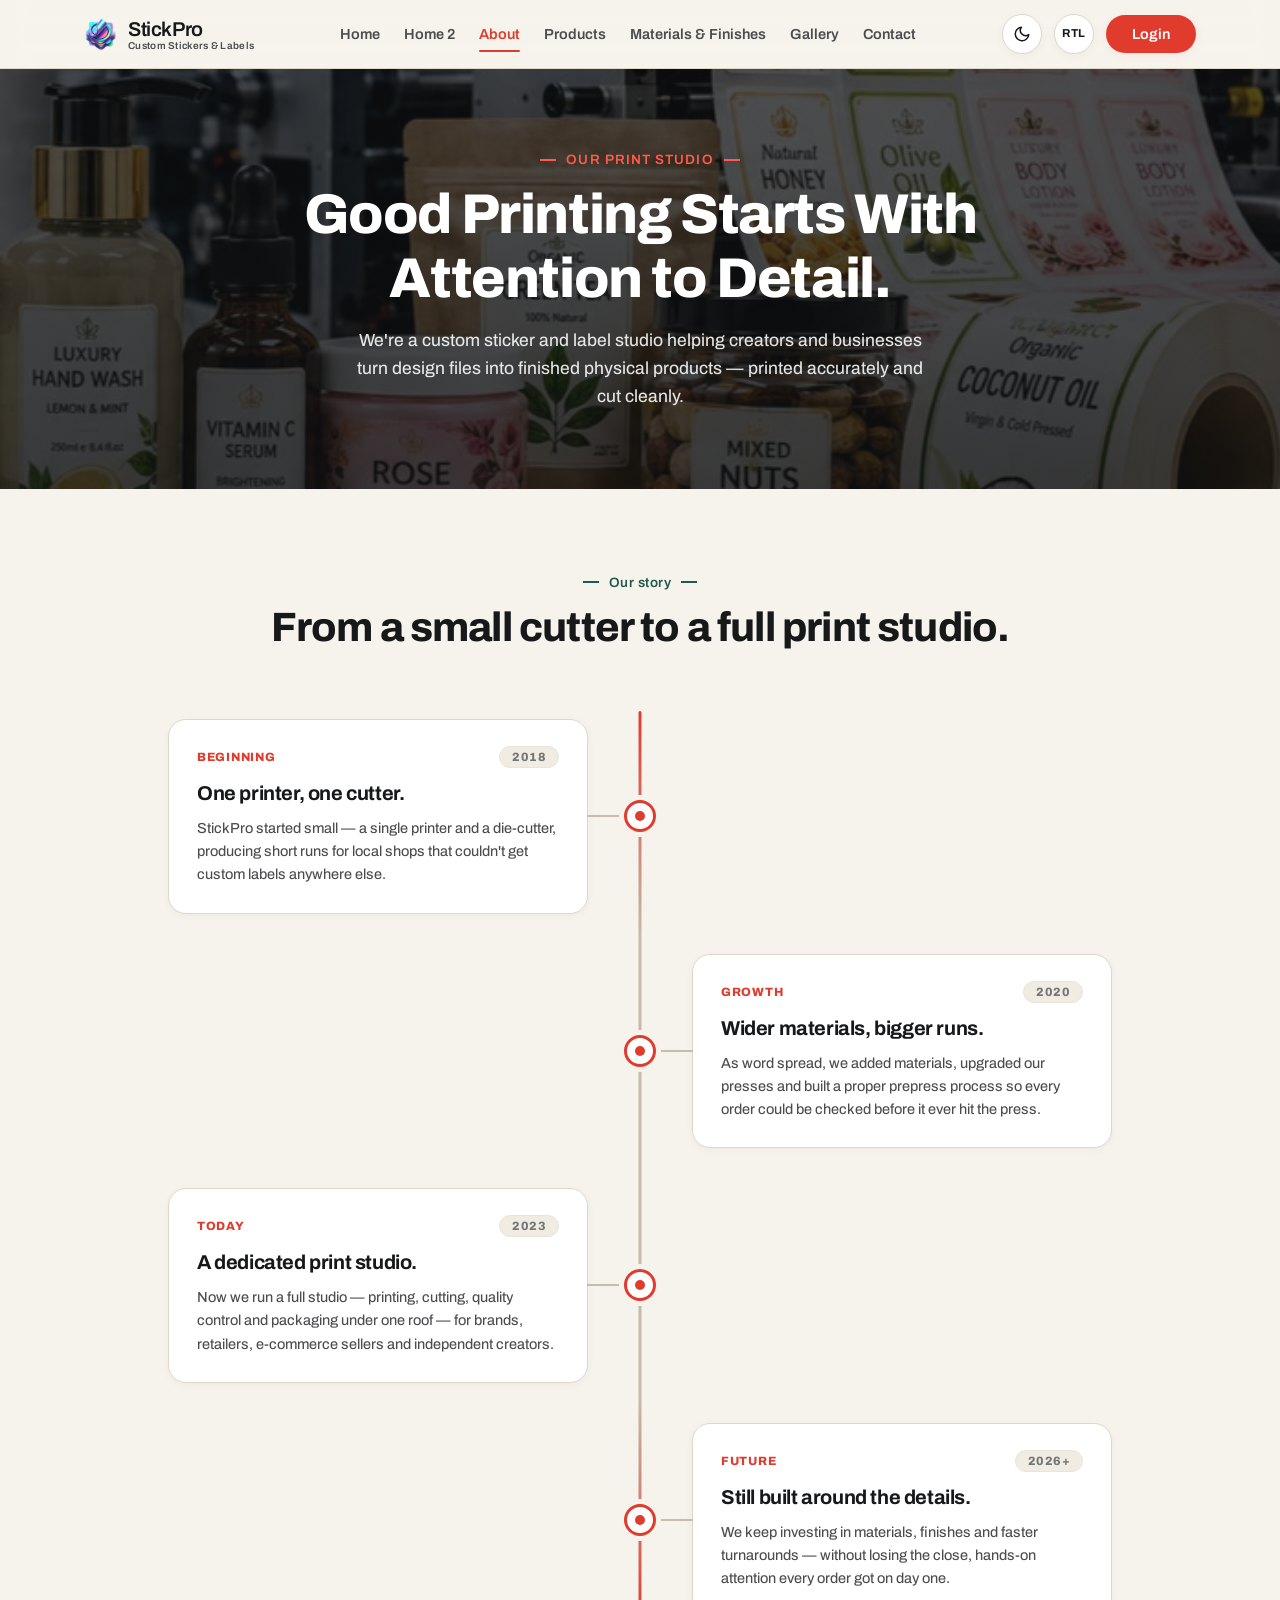
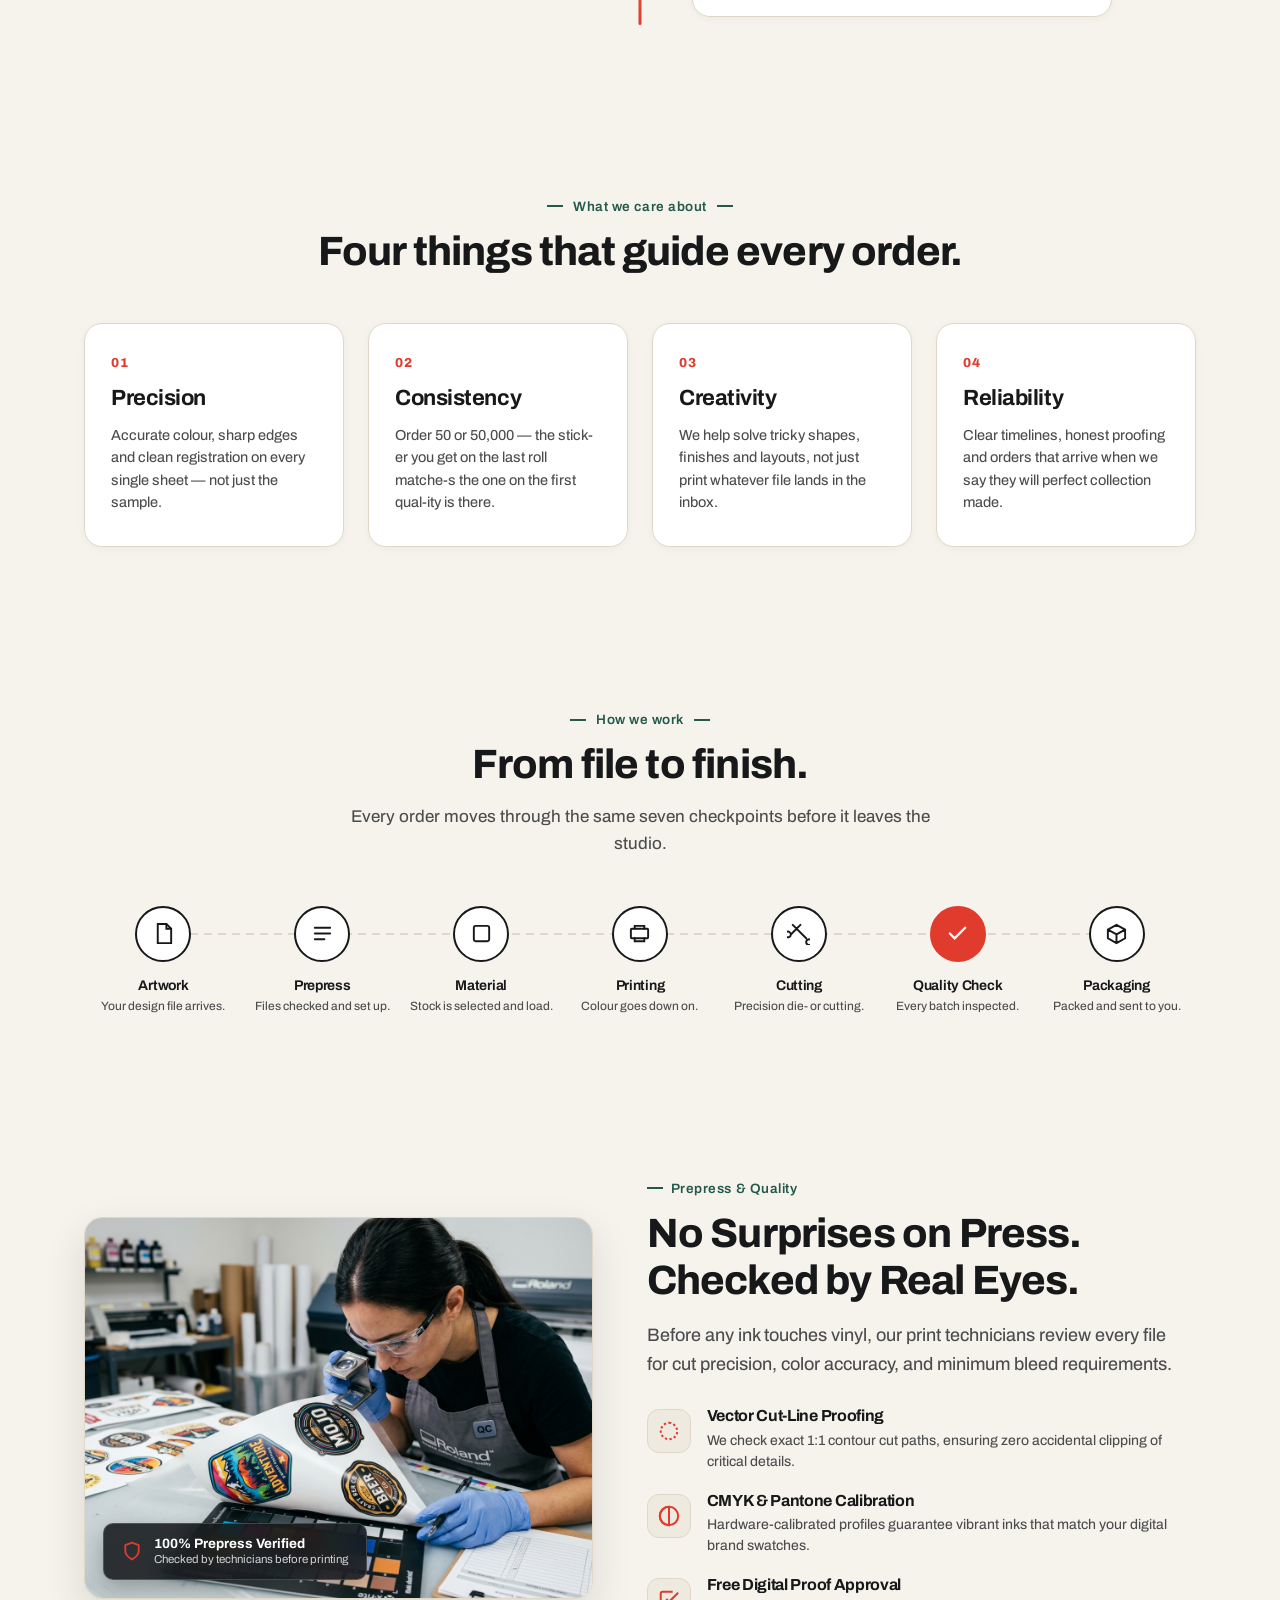
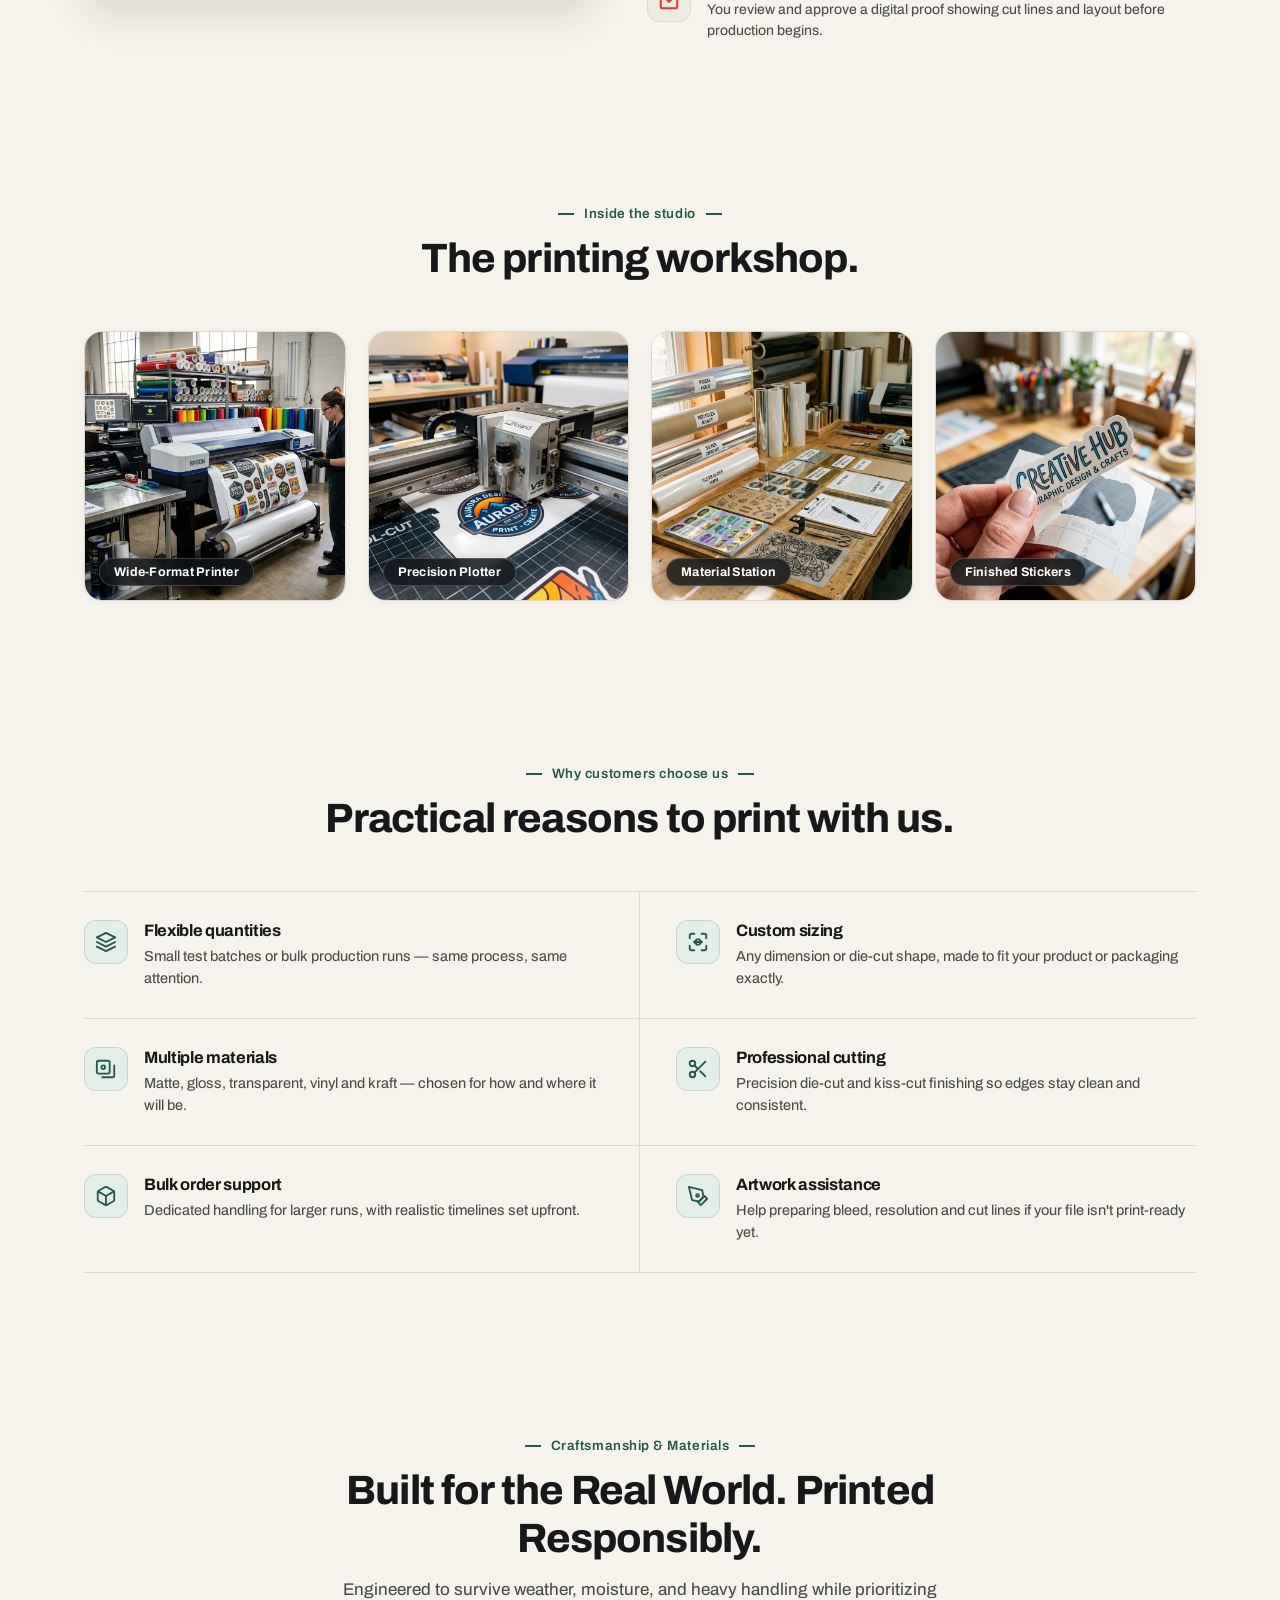
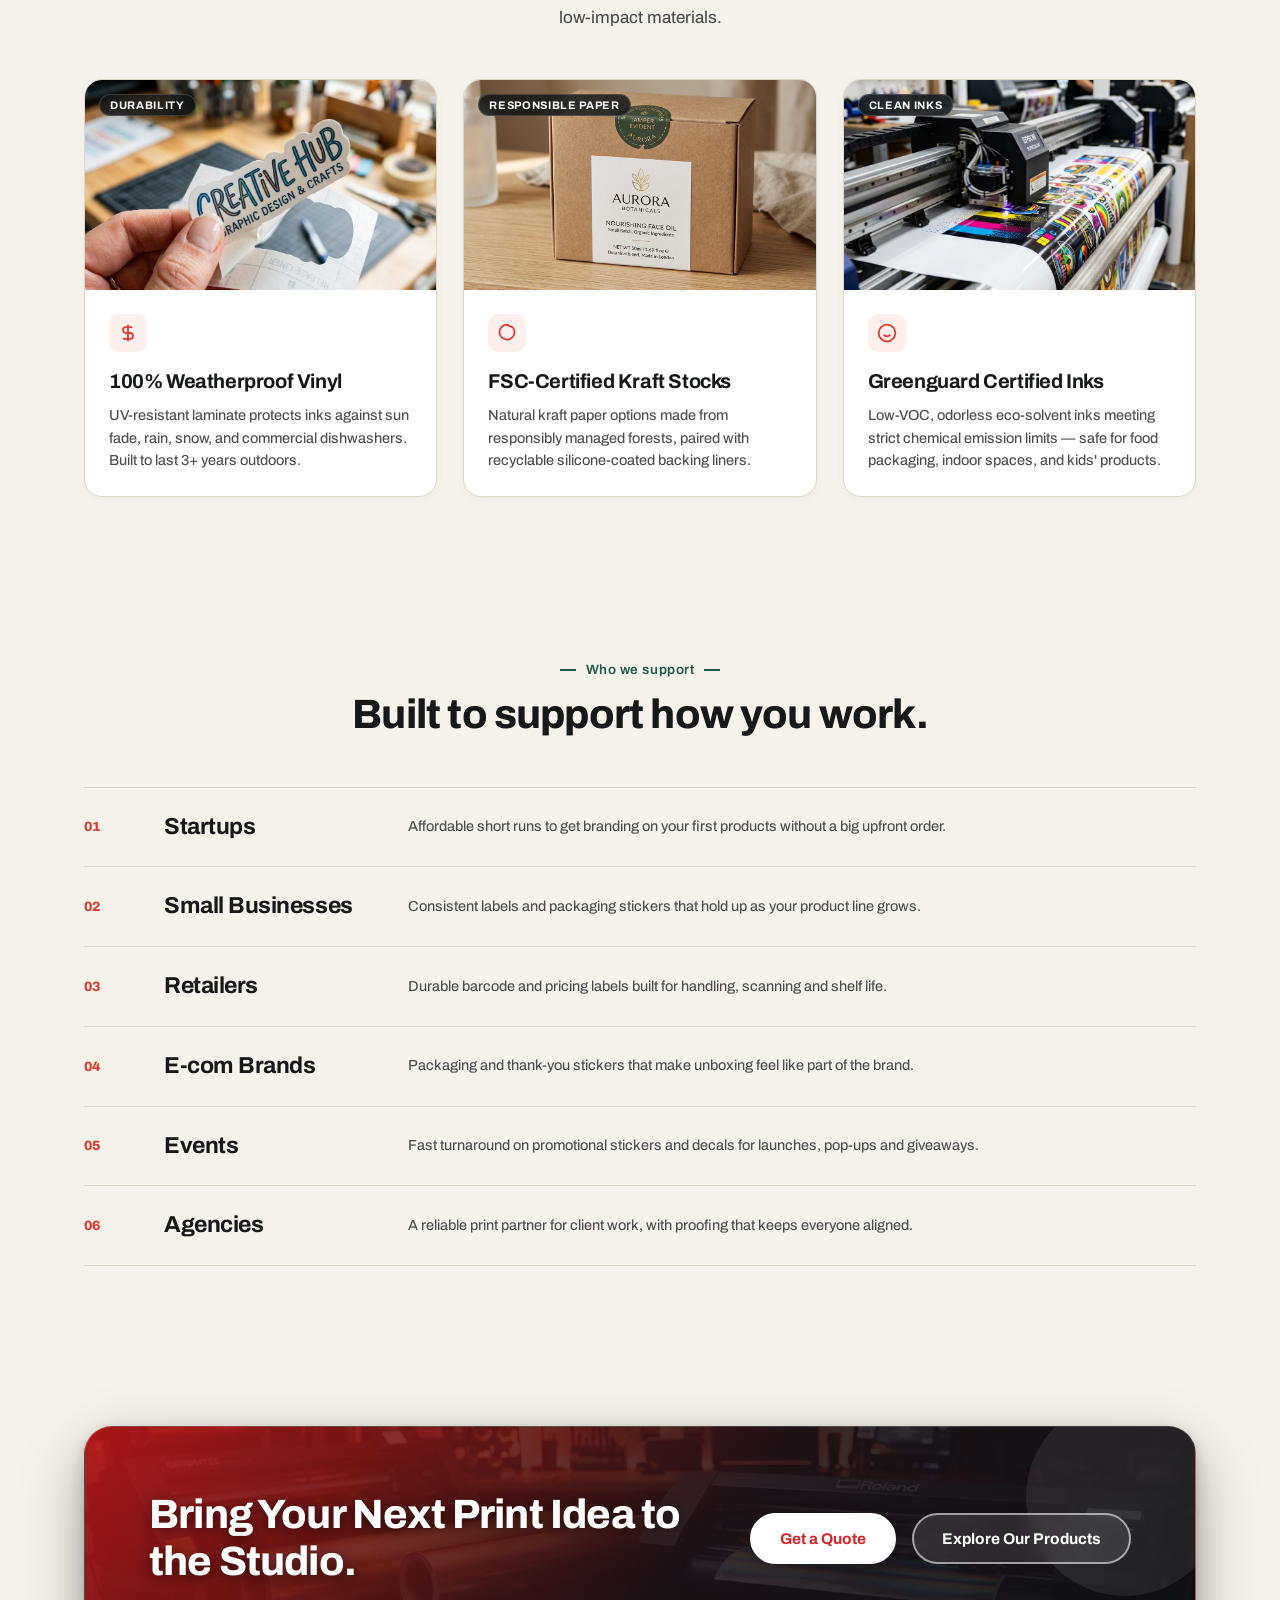
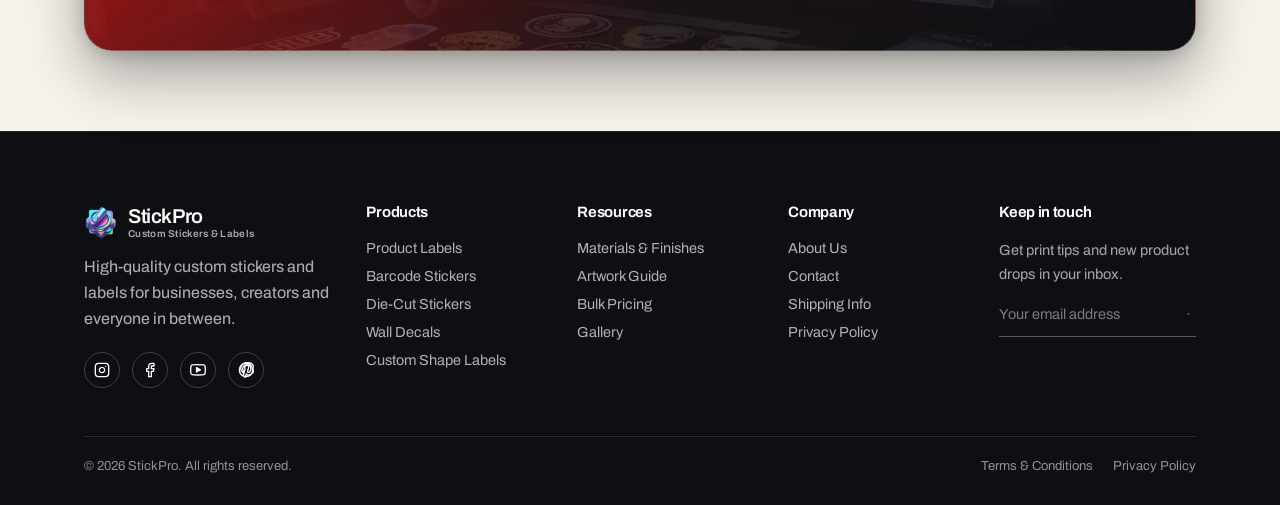
==== commit 5a695955: "fixing the isse" ====
--- a/about.html
+++ b/about.html
@@ -337,43 +337,87 @@
 
     <div class="trust-checklist">
       <div class="trust-row">
-        <svg viewBox="0 0 24 24" fill="none" stroke="currentColor" stroke-width="2.2"><path d="M4 12 L9 17 L20 6"/></svg>
-        <div>
+        <div class="trust-icon-box" aria-hidden="true">
+          <svg viewBox="0 0 24 24" fill="none" stroke="currentColor" stroke-width="2" stroke-linecap="round" stroke-linejoin="round">
+            <polygon points="12 2 2 7 12 12 22 7 12 2"></polygon>
+            <polyline points="2 17 12 22 22 17"></polyline>
+            <polyline points="2 12 12 17 22 12"></polyline>
+          </svg>
+        </div>
+        <div class="trust-content">
           <h4>Flexible quantities</h4>
           <p>Small test batches or bulk production runs — same process, same attention.</p>
         </div>
       </div>
       <div class="trust-row">
-        <svg viewBox="0 0 24 24" fill="none" stroke="currentColor" stroke-width="2.2"><path d="M4 12 L9 17 L20 6"/></svg>
-        <div>
+        <div class="trust-icon-box" aria-hidden="true">
+          <svg viewBox="0 0 24 24" fill="none" stroke="currentColor" stroke-width="2" stroke-linecap="round" stroke-linejoin="round">
+            <path d="M21 8V5a2 2 0 0 0-2-2h-3"></path>
+            <path d="M3 8V5a2 2 0 0 1 2-2h3"></path>
+            <path d="M21 16v3a2 2 0 0 1-2 2h-3"></path>
+            <path d="M3 16v3a2 2 0 0 0 2 2h3"></path>
+            <line x1="8" y1="12" x2="16" y2="12"></line>
+            <line x1="11" y1="9" x2="8" y2="12"></line>
+            <line x1="11" y1="15" x2="8" y2="12"></line>
+            <line x1="13" y1="9" x2="16" y2="12"></line>
+            <line x1="13" y1="15" x2="16" y2="12"></line>
+          </svg>
+        </div>
+        <div class="trust-content">
           <h4>Custom sizing</h4>
           <p>Any dimension or die-cut shape, made to fit your product or packaging exactly.</p>
         </div>
       </div>
       <div class="trust-row">
-        <svg viewBox="0 0 24 24" fill="none" stroke="currentColor" stroke-width="2.2"><path d="M4 12 L9 17 L20 6"/></svg>
-        <div>
+        <div class="trust-icon-box" aria-hidden="true">
+          <svg viewBox="0 0 24 24" fill="none" stroke="currentColor" stroke-width="2" stroke-linecap="round" stroke-linejoin="round">
+            <rect x="2" y="3" width="14" height="14" rx="2"></rect>
+            <path d="M8 21h11a2 2 0 0 0 2-2V8"></path>
+            <circle cx="9" cy="10" r="2"></circle>
+          </svg>
+        </div>
+        <div class="trust-content">
           <h4>Multiple materials</h4>
           <p>Matte, gloss, transparent, vinyl and kraft — chosen for how and where it will be.</p>
         </div>
       </div>
       <div class="trust-row">
-        <svg viewBox="0 0 24 24" fill="none" stroke="currentColor" stroke-width="2.2"><path d="M4 12 L9 17 L20 6"/></svg>
-        <div>
+        <div class="trust-icon-box" aria-hidden="true">
+          <svg viewBox="0 0 24 24" fill="none" stroke="currentColor" stroke-width="2" stroke-linecap="round" stroke-linejoin="round">
+            <circle cx="6" cy="6" r="3"></circle>
+            <circle cx="6" cy="18" r="3"></circle>
+            <line x1="20" y1="4" x2="8.12" y2="15.88"></line>
+            <line x1="14.47" y1="14.48" x2="20" y2="20"></line>
+            <line x1="8.12" y1="8.12" x2="12" y2="12"></line>
+          </svg>
+        </div>
+        <div class="trust-content">
           <h4>Professional cutting</h4>
           <p>Precision die-cut and kiss-cut finishing so edges stay clean and consistent.</p>
         </div>
       </div>
       <div class="trust-row">
-        <svg viewBox="0 0 24 24" fill="none" stroke="currentColor" stroke-width="2.2"><path d="M4 12 L9 17 L20 6"/></svg>
-        <div>
+        <div class="trust-icon-box" aria-hidden="true">
+          <svg viewBox="0 0 24 24" fill="none" stroke="currentColor" stroke-width="2" stroke-linecap="round" stroke-linejoin="round">
+            <path d="M21 16V8a2 2 0 0 0-1-1.73l-7-4a2 2 0 0 0-2 0l-7 4A2 2 0 0 0 3 8v8a2 2 0 0 0 1 1.73l7 4a2 2 0 0 0 2 0l7-4A2 2 0 0 0 21 16z"></path>
+            <polyline points="3.27 6.96 12 12.01 20.73 6.96"></polyline>
+            <line x1="12" y1="22.08" x2="12" y2="12"></line>
+          </svg>
+        </div>
+        <div class="trust-content">
           <h4>Bulk order support</h4>
           <p>Dedicated handling for larger runs, with realistic timelines set upfront.</p>
         </div>
       </div>
       <div class="trust-row">
-        <svg viewBox="0 0 24 24" fill="none" stroke="currentColor" stroke-width="2.2"><path d="M4 12 L9 17 L20 6"/></svg>
-        <div>
+        <div class="trust-icon-box" aria-hidden="true">
+          <svg viewBox="0 0 24 24" fill="none" stroke="currentColor" stroke-width="2" stroke-linecap="round" stroke-linejoin="round">
+            <path d="M12 19l7-7 3 3-7 7-3-3z"></path>
+            <path d="M18 13l-1.5-7.5L2 2l3.5 14.5L13 18l5-5z"></path>
+            <circle cx="11.5" cy="11.5" r="1.5"></circle>
+          </svg>
+        </div>
+        <div class="trust-content">
           <h4>Artwork assistance</h4>
           <p>Help preparing bleed, resolution and cut lines if your file isn't print-ready yet.</p>
         </div>
--- a/styles.css
+++ b/styles.css
@@ -418,6 +418,21 @@
 .btn-primary:hover{ background: var(--cherry-dark); transform: translateY(-2px); }
 .btn-ghost{ background: transparent; color: var(--ink); border-color: var(--ink); }
 .btn-ghost:hover{ background: var(--ink); color: var(--white); }
+.btn-ghost-on-dark{
+  background: rgba(255, 255, 255, 0.05);
+  color: #FFFFFF !important;
+  border-color: rgba(255, 255, 255, 0.65) !important;
+  backdrop-filter: blur(6px);
+  -webkit-backdrop-filter: blur(6px);
+  transition: all 0.22s ease;
+}
+.btn-ghost-on-dark:hover{
+  background: #FFFFFF !important;
+  color: #111418 !important;
+  border-color: #FFFFFF !important;
+  transform: translateY(-2px);
+  box-shadow: 0 8px 24px rgba(0, 0, 0, 0.28);
+}
 .btn-line{ background: transparent; color: var(--ink); border-color: var(--line); padding: 12px 22px; font-size:14.5px;}
 .btn-line:hover{ border-color: var(--ink); }
 .btn-arrow{
@@ -868,13 +883,14 @@
   font-weight: 700;
   letter-spacing: 0.08em;
   text-transform: uppercase;
-  color: var(--accent);
-  background: rgba(225, 59, 46, 0.22);
-  border: 1px solid rgba(225, 59, 46, 0.4);
+  color: #FFFFFF !important;
+  background: var(--accent);
+  border: 1px solid rgba(255, 255, 255, 0.28);
+  box-shadow: 0 2px 6px rgba(0, 0, 0, 0.35);
   padding: 3px 10px;
   border-radius: 999px;
   width: fit-content;
-  margin-bottom: 3px;
+  margin-bottom: 4px;
 }
 .hero-card-title {
   font-size: 20px;
@@ -2215,37 +2231,46 @@
 /* RTL Support */
 [dir="rtl"] .story-timeline::before {
   left: 50%;
-  transform: translateX(50%);
+  right: auto;
+  transform: translateX(-50%);
 }
 
 @media (min-width: 861px) {
+  /* .left is on the right half in RTL (align-self: flex-start) */
   [dir="rtl"] .story-stage.timeline-item.left {
+    padding-left: 52px;
+    padding-right: 0;
+    justify-content: flex-start;
+  }
+  /* .right is on the left half in RTL (align-self: flex-end) */
+  [dir="rtl"] .story-stage.timeline-item.right {
+    padding-right: 52px;
     padding-left: 0;
-    padding-right: 52px;
     justify-content: flex-end;
   }
-  [dir="rtl"] .story-stage.timeline-item.right {
-    padding-right: 0;
-    padding-left: 52px;
-    justify-content: flex-start;
-  }
   [dir="rtl"] .story-stage.timeline-item.left .timeline-node {
-    left: auto;
-    right: 100%;
-    transform: translate(50%, -50%);
+    left: 0;
+    right: auto;
+    transform: translate(-50%, -50%);
   }
   [dir="rtl"] .story-stage.timeline-item.right .timeline-node {
     left: auto;
     right: 0;
     transform: translate(50%, -50%);
   }
+  [dir="rtl"] .story-stage.timeline-item.left:hover .timeline-node {
+    transform: translate(-50%, -50%) scale(1.2);
+  }
+  [dir="rtl"] .story-stage.timeline-item.right:hover .timeline-node {
+    transform: translate(50%, -50%) scale(1.2);
+  }
   [dir="rtl"] .story-stage.timeline-item.left .timeline-card::after {
+    left: -32px;
     right: auto;
-    left: -32px;
   }
   [dir="rtl"] .story-stage.timeline-item.right .timeline-card::after {
+    right: -32px;
     left: auto;
-    right: -32px;
   }
 }
 
@@ -2260,6 +2285,7 @@
   [dir="rtl"] .story-stage.timeline-item.right {
     padding-left: 0;
     padding-right: 56px;
+    justify-content: flex-start;
   }
   [dir="rtl"] .story-stage.timeline-item.left .timeline-node,
   [dir="rtl"] .story-stage.timeline-item.right .timeline-node {
@@ -2267,10 +2293,14 @@
     right: 24px;
     transform: translate(50%, -50%);
   }
+  [dir="rtl"] .story-stage.timeline-item:hover .timeline-node {
+    transform: translate(50%, -50%) scale(1.15);
+  }
   [dir="rtl"] .story-stage.timeline-item.left .timeline-card::after,
   [dir="rtl"] .story-stage.timeline-item.right .timeline-card::after {
     left: auto;
     right: -20px;
+    width: 20px;
   }
 }
 
@@ -2654,19 +2684,113 @@
 }
 
 /* --- Why customers choose us: practical checklist, two columns --- */
-.trust-checklist{ display:grid; grid-template-columns: repeat(2,1fr); border-top:1px solid var(--line); }
-.trust-row{
-  display:flex; align-items:flex-start; gap:14px;
-  padding:24px 24px 24px 0; border-bottom:1px solid var(--line);
-}
-.trust-row:nth-child(odd){ border-right:1px solid var(--line); padding-right:24px; }
-.trust-row svg{ width:22px; height:22px; color: var(--pine); flex-shrink:0; margin-top:2px; }
-.trust-row h4{ margin-bottom:4px; }
-.trust-row p{ font-size:14px; }
-
-@media (max-width: 800px){
-  .trust-checklist{ grid-template-columns: 1fr; }
-  .trust-row:nth-child(odd){ border-right:none; padding-right:0; }
+.trust-checklist {
+  display: grid;
+  grid-template-columns: repeat(2, 1fr);
+  border-top: 1px solid var(--line);
+}
+.trust-row {
+  display: flex;
+  align-items: flex-start;
+  gap: 16px;
+  padding: 28px 0;
+  border-bottom: 1px solid var(--line);
+}
+.trust-row:nth-child(odd) {
+  border-right: 1px solid var(--line);
+  padding-right: 36px;
+  padding-left: 0;
+}
+.trust-row:nth-child(even) {
+  padding-left: 36px;
+  padding-right: 0;
+}
+.trust-icon-box {
+  width: 44px;
+  height: 44px;
+  border-radius: 12px;
+  background: var(--pine-tint);
+  color: var(--pine);
+  display: flex;
+  align-items: center;
+  justify-content: center;
+  flex-shrink: 0;
+  border: 1px solid rgba(35, 89, 74, 0.16);
+  transition: transform 0.22s ease, background 0.22s ease, color 0.22s ease;
+}
+.trust-row:hover .trust-icon-box {
+  transform: translateY(-2px);
+  background: var(--pine);
+  color: #FFFFFF;
+}
+.trust-icon-box svg {
+  width: 22px;
+  height: 22px;
+  stroke-width: 2;
+}
+.trust-content {
+  flex: 1;
+}
+.trust-row h4 {
+  margin: 0 0 5px;
+  font-size: 16.5px;
+  font-weight: 700;
+  color: var(--ink);
+  line-height: 1.3;
+}
+.trust-row p {
+  font-size: 14.5px;
+  line-height: 1.5;
+  color: var(--ink-soft);
+  margin: 0;
+}
+
+@media (max-width: 800px) {
+  .trust-checklist {
+    grid-template-columns: 1fr;
+  }
+  .trust-row:nth-child(odd) {
+    border-right: none;
+    padding-right: 0;
+    padding-left: 0;
+  }
+  .trust-row:nth-child(even) {
+    padding-left: 0;
+    padding-right: 0;
+  }
+  .trust-row {
+    padding: 22px 0;
+  }
+}
+
+html[dir="rtl"] .trust-row:nth-child(odd) {
+  border-right: none;
+  border-left: 1px solid var(--line);
+  padding-right: 0;
+  padding-left: 36px;
+}
+html[dir="rtl"] .trust-row:nth-child(even) {
+  padding-left: 0;
+  padding-right: 36px;
+}
+@media (max-width: 800px) {
+  html[dir="rtl"] .trust-row:nth-child(odd) {
+    border-left: none;
+    padding-left: 0;
+  }
+  html[dir="rtl"] .trust-row:nth-child(even) {
+    padding-right: 0;
+  }
+}
+
+html[data-theme="dark"] .trust-icon-box {
+  background: rgba(57, 122, 104, 0.16);
+  border-color: rgba(57, 122, 104, 0.32);
+  color: #58C4A7;
+}
+html[data-theme="dark"] .trust-row:hover .trust-icon-box {
+  background: #397A68;
+  color: #FFFFFF;
 }
 
 /* --- Business support: editorial audience rows (no cards) --- */
@@ -3408,7 +3532,7 @@
 .app-matrix{ width:100%; border-collapse:collapse; }
 .app-matrix thead tr{ border-bottom: 2px solid var(--ink); }
 .app-matrix th{
-  text-align:left; padding:14px 16px;
+  text-align: start; padding:14px 16px;
   font-size:11.5px; font-weight:800; letter-spacing:.07em; text-transform:uppercase;
   color: var(--ink-soft);
 }
@@ -3418,8 +3542,12 @@
   transition: background .15s ease;
 }
 .app-matrix tbody tr:hover{ background: var(--paper-dim); }
-.app-matrix td{ padding: 16px; vertical-align:middle; font-size:14.5px; }
+.app-matrix td{ padding: 16px; vertical-align:middle; font-size:14.5px; text-align: start; }
 .app-matrix td:first-child{ font-weight:700; font-size:15px; }
+[dir="rtl"] .app-matrix th,
+[dir="rtl"] .app-matrix td {
+  text-align: right !important;
+}
 .mat-badge{
   display:inline-flex; align-items:center;
   padding:5px 12px; border-radius:999px; border:1px solid var(--line);
@@ -5586,7 +5714,7 @@
   gap: 10px;
   text-decoration: none;
   color: var(--text-primary);
-  margin: 0 auto clamp(6px, 1.2vh, 12px) auto;
+  margin: 0 auto clamp(20px, 3vh, 28px) auto;
   transition: transform 0.2s ease, opacity 0.2s ease;
   user-select: none;
 }
@@ -5628,7 +5756,7 @@
 
 /* Auth Header */
 .auth-header {
-  margin-bottom: clamp(10px, 1.6vh, 18px);
+  margin-bottom: clamp(16px, 2.2vh, 24px);
   text-align: center;
 }
 .auth-title {
@@ -7379,9 +7507,13 @@
 }
 
 .h2-note-bottom {
-  bottom: 6px;
-  right: -14px;
+  bottom: -4px;
+  right: -8px;
   transform: rotate(2deg);
+}
+
+.h2-note-bottom .h2-handwritten-text {
+  text-shadow: 0 1px 2px rgba(255, 255, 255, 0.95), 0 0 10px rgba(255, 255, 255, 0.9);
 }
 
 .h2-handwritten-text {
@@ -8039,6 +8171,21 @@
   color: #F5F6F8;
 }
 
+html[data-theme="dark"] .h2-note-bottom {
+  background: rgba(14, 17, 22, 0.92);
+  backdrop-filter: blur(10px);
+  -webkit-backdrop-filter: blur(10px);
+  border: 1px solid rgba(255, 255, 255, 0.16);
+  border-radius: 14px;
+  padding: 8px 16px 10px 14px;
+  box-shadow: 0 10px 30px rgba(0, 0, 0, 0.55);
+}
+
+html[data-theme="dark"] .h2-note-bottom .h2-handwritten-text {
+  color: #FFFFFF !important;
+  text-shadow: 0 1px 2px rgba(0, 0, 0, 0.8);
+}
+
 html[data-theme="dark"] .h2-offer-bottom-bar {
   background: var(--bg-surface-2, #1B2028);
   border-color: rgba(255, 255, 255, 0.08);
@@ -8093,7 +8240,7 @@
 
 html[dir="rtl"] .h2-note-bottom {
   right: auto;
-  left: -14px;
+  left: -8px;
   transform: rotate(-2deg);
 }
 
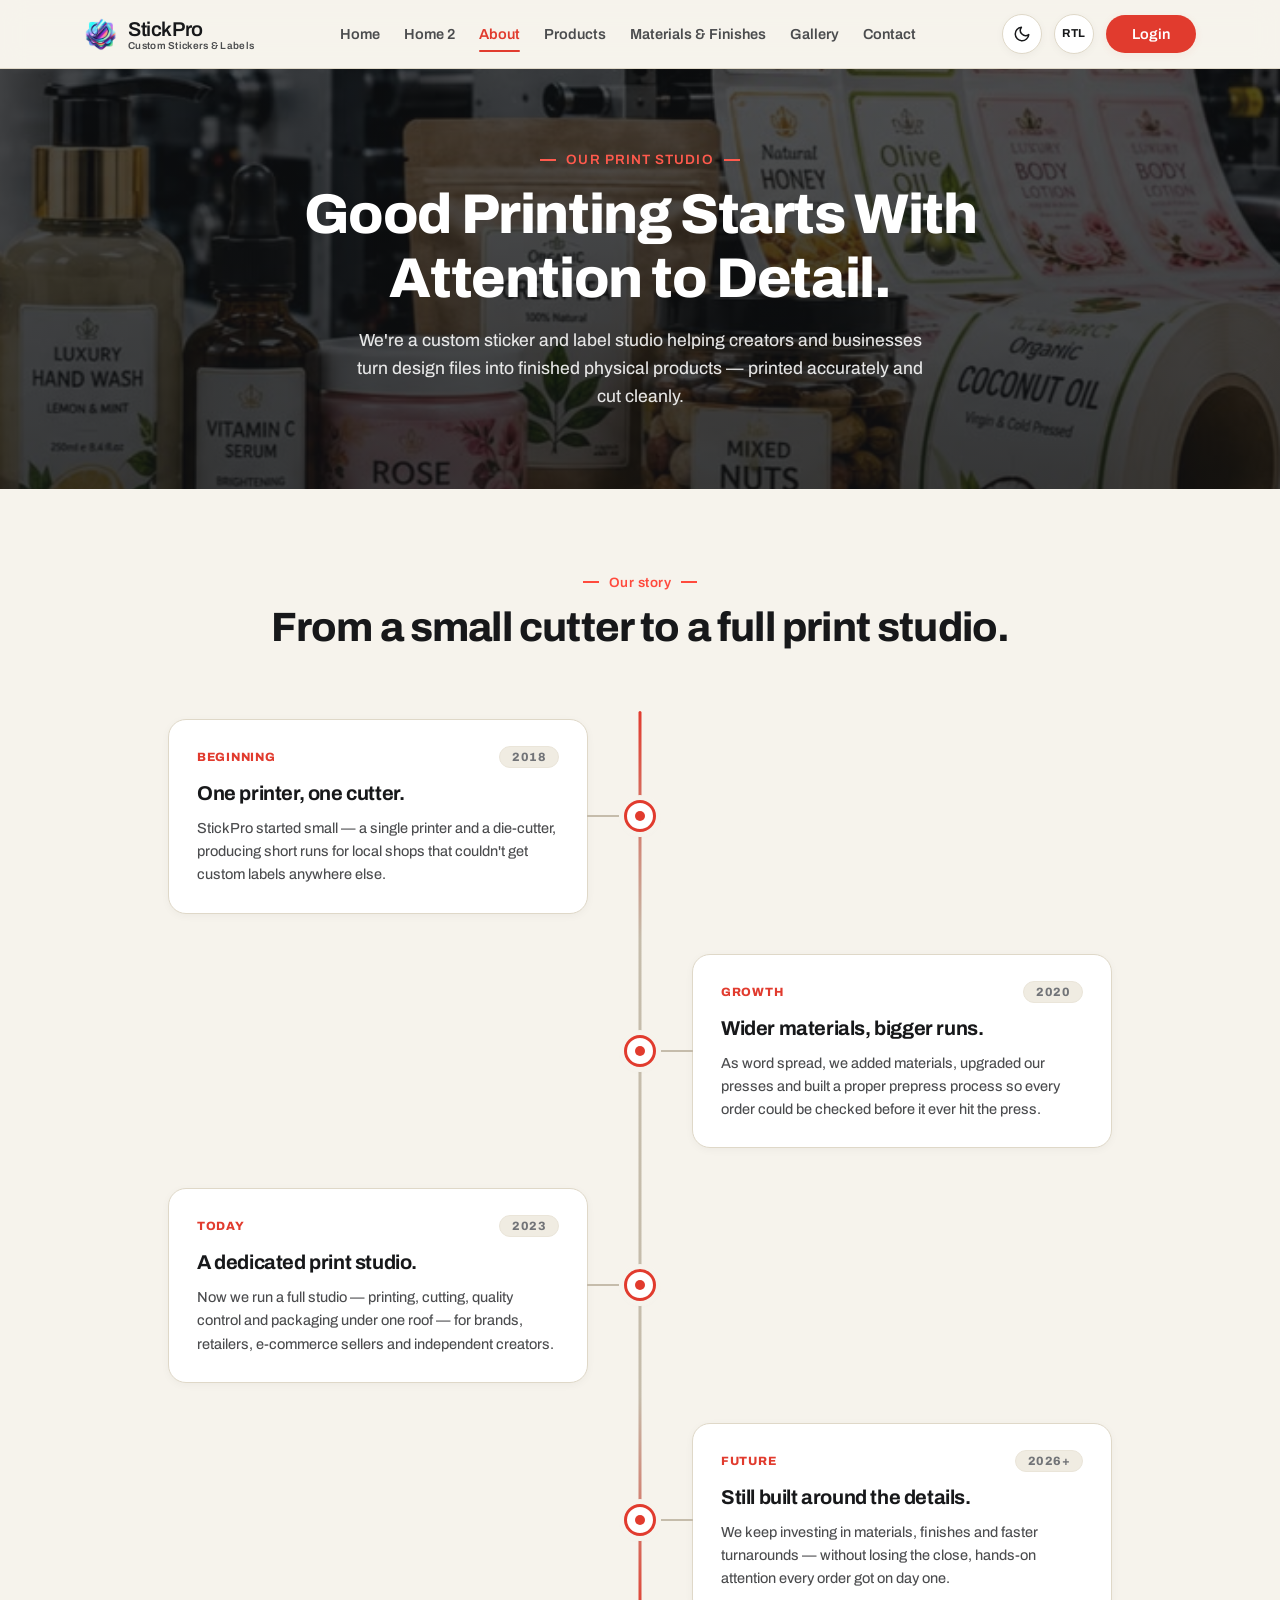
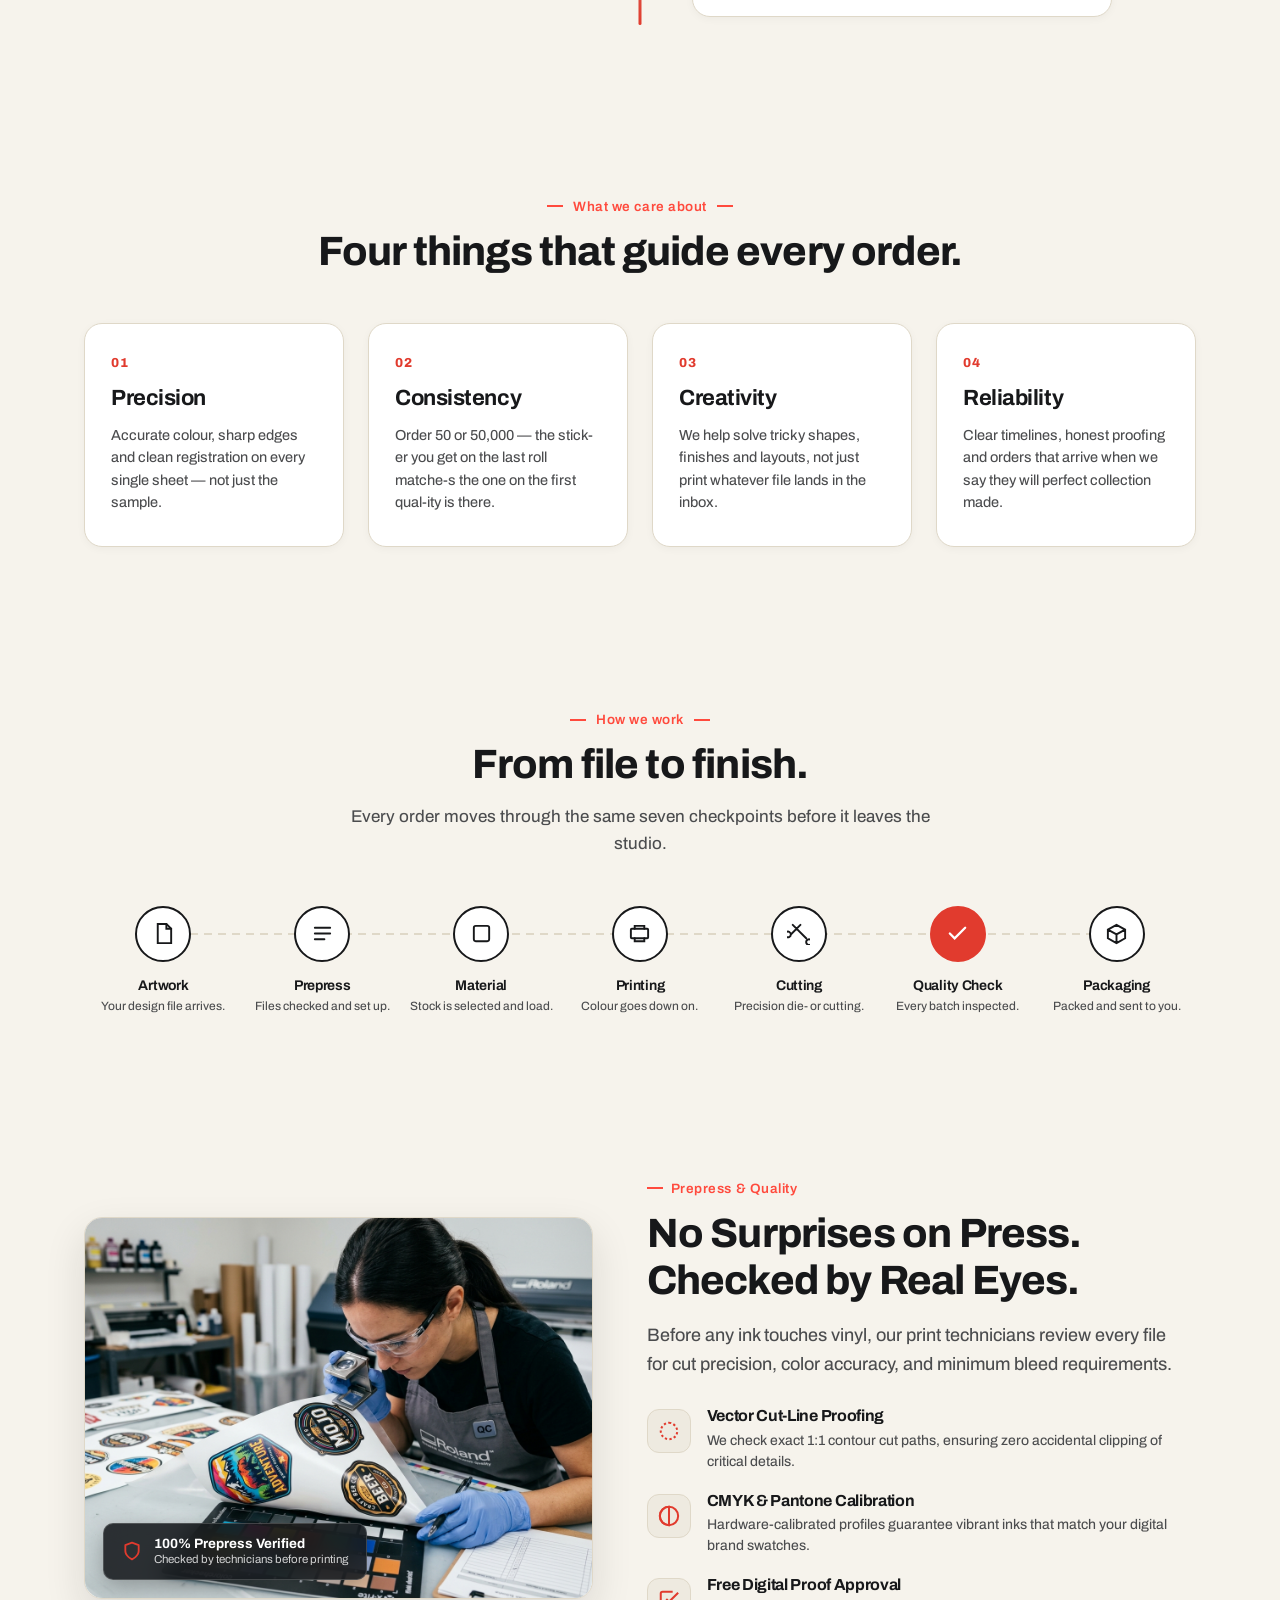
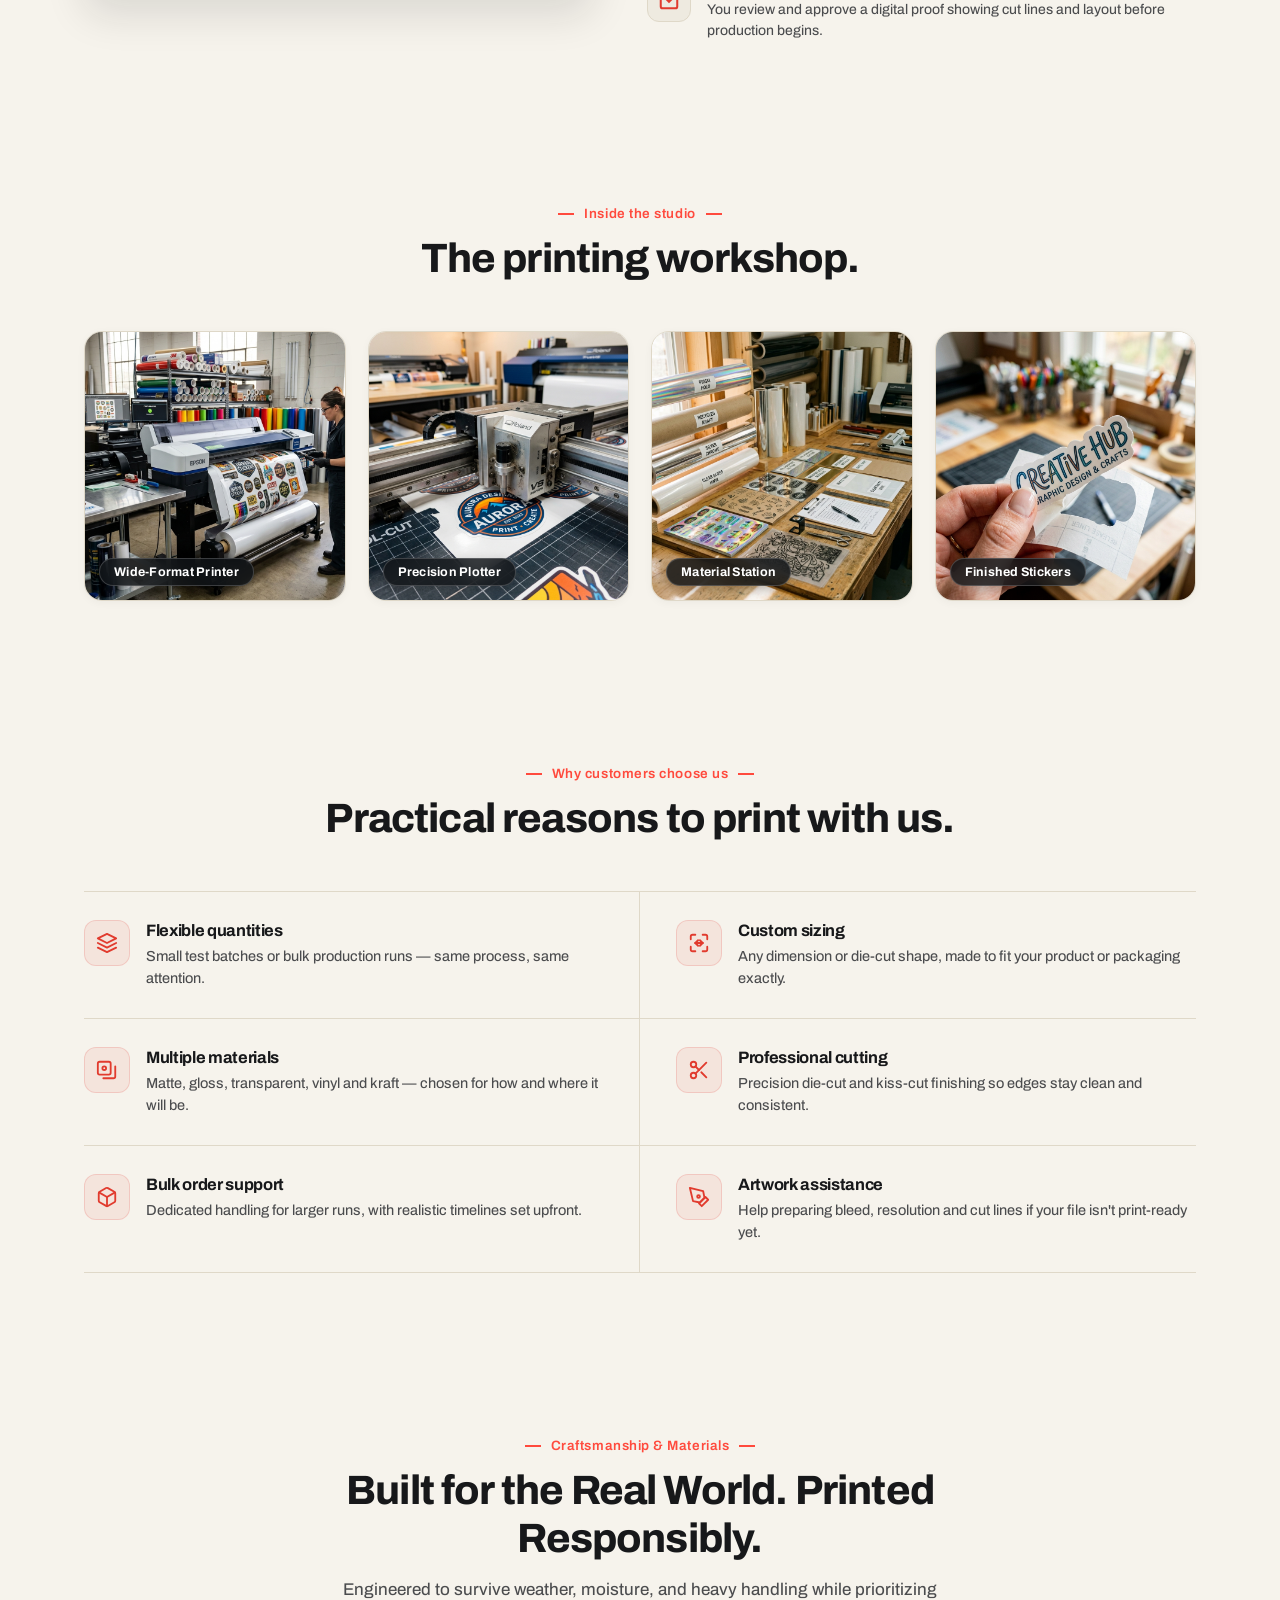
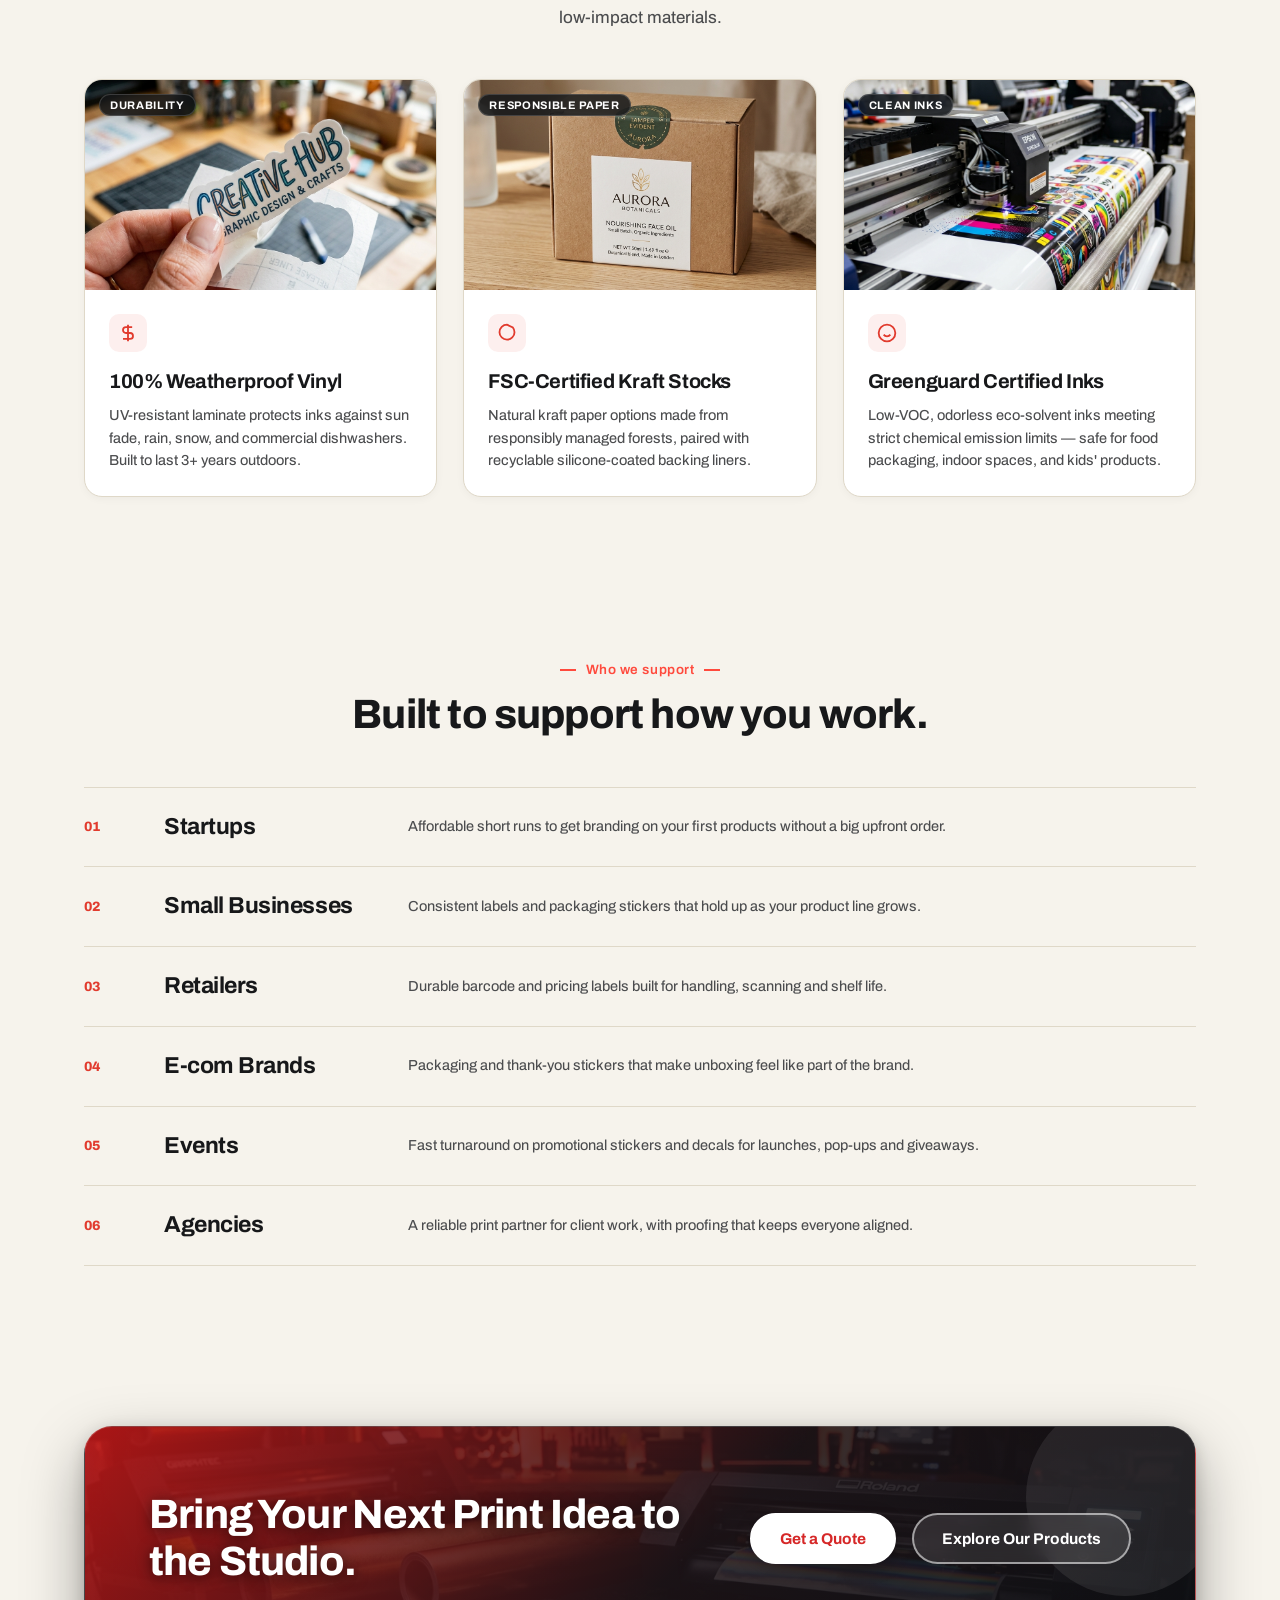
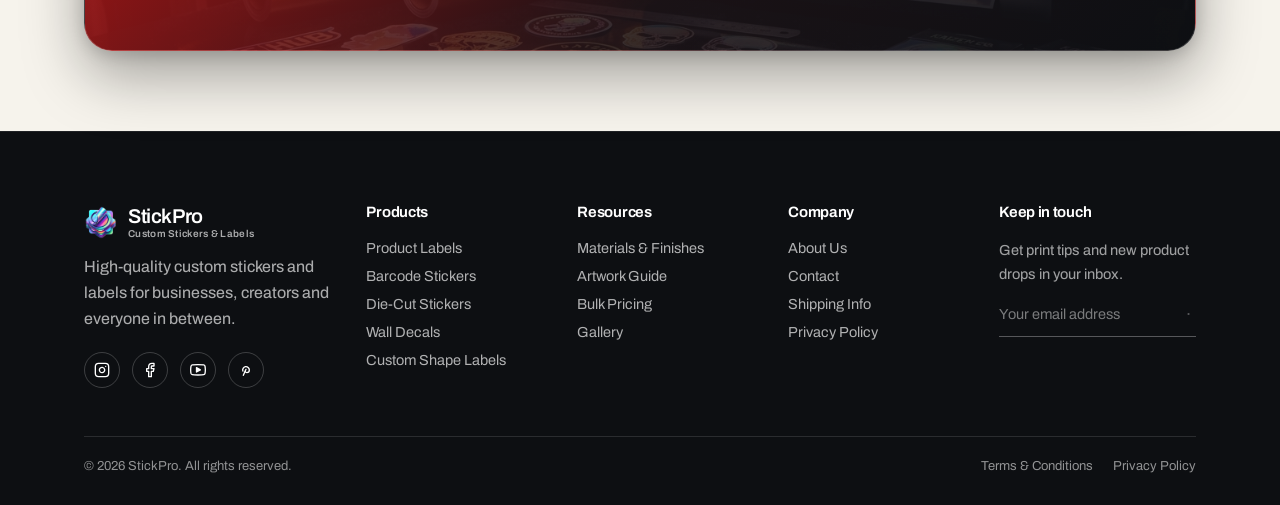
==== commit 4e0a7e04: "refactor: update Pinterest and phone SVG icon paths across HTML pages" ====
--- a/about.html
+++ b/about.html
@@ -552,7 +552,7 @@
           <a href="https://instagram.com" target="_blank" rel="noopener noreferrer" aria-label="Instagram"><svg viewBox="0 0 24 24" fill="none" stroke="currentColor" stroke-width="2" stroke-linecap="round" stroke-linejoin="round"><rect x="2" y="2" width="20" height="20" rx="5" ry="5"/><path d="M16 11.37A4 4 0 1 1 12.63 8 4 4 0 0 1 16 11.37z"/><line x1="17.5" y1="6.5" x2="17.51" y2="6.5"/></svg></a>
           <a href="https://facebook.com" target="_blank" rel="noopener noreferrer" aria-label="Facebook"><svg viewBox="0 0 24 24" fill="none" stroke="currentColor" stroke-width="2" stroke-linecap="round" stroke-linejoin="round"><path d="M18 2h-3a5 5 0 0 0-5 5v3H7v4h3v8h4v-8h3l1-4h-4V7a1 1 0 0 1 1-1h3z"/></svg></a>
           <a href="https://youtube.com" target="_blank" rel="noopener noreferrer" aria-label="YouTube"><svg viewBox="0 0 24 24" fill="none" stroke="currentColor" stroke-width="2" stroke-linecap="round" stroke-linejoin="round"><path d="M22.54 6.42a2.78 2.78 0 0 0-1.94-2C18.88 4 12 4 12 4s-6.88 0-8.6.46a2.78 2.78 0 0 0-1.94 2A29 29 0 0 0 1 11.75a29 29 0 0 0 .46 5.33A2.78 2.78 0 0 0 3.4 19c1.72.46 8.6.46 8.6.46s6.88 0 8.6-.46a2.78 2.78 0 0 0 1.94-2 29 29 0 0 0 .46-5.25 29 29 0 0 0-.46-5.33z"/><polygon points="9.75 15.02 15.5 11.75 9.75 8.48 9.75 15.02" fill="currentColor"/></svg></a>
-          <a href="https://pinterest.com" target="_blank" rel="noopener noreferrer" aria-label="Pinterest"><svg viewBox="0 0 24 24" fill="none" stroke="currentColor" stroke-width="2" stroke-linecap="round" stroke-linejoin="round"><circle cx="12" cy="12" r="10"/><path d="M8 20l2.5-9.5c-.3-.6-.4-1.3-.4-2 0-2 1.5-3.5 3.5-3.5 1.5 0 2.5 1 2.5 2.2 0 1.8-1.2 4.4-1.8 6.8-.2.8.4 1.5 1.2 1.5 2.2 0 3.8-2.8 3.8-6.2 0-3.2-2.3-5.3-5.7-5.3-4.2 0-6.6 3.1-6.6 6.3 0 1.2.5 2.5 1.1 3.2.1.2.1.3.1.5-.1.4-.3 1.2-.4 1.4-.1.3-.3.4-.6.2-2.1-1-3.1-3.6-3.1-5.8 0-4.7 3.5-9.1 10.3-9.1 5.5 0 9.7 3.9 9.7 9.1 0 5.4-3.4 9.8-8.2 9.8-1.6 0-3.1-.8-3.6-1.8l-1 3.8c-.4 1.5-1.5 3.4-2.2 4.6"/></svg></a>
+          <a href="https://pinterest.com" target="_blank" rel="noopener noreferrer" aria-label="Pinterest"><svg viewBox="0 0 24 24" fill="none" stroke="currentColor" stroke-width="2" stroke-linecap="round" stroke-linejoin="round" aria-hidden="true"><line x1="8" y1="20" x2="12" y2="11"/><path d="M10.7 14c.437 1.263 1.43 2 2.55 2 2.071 0 3.75-1.554 3.75-4a5 5 0 1 0-9.7 1.7"/></svg></a>
         </div>
       </div>
 
--- a/styles.css
+++ b/styles.css
@@ -204,12 +204,12 @@
 
 .kicker{
   display:inline-flex; align-items:center; gap:8px;
-  font-size: 13.5px; font-weight: 600; color: var(--pine);
+  font-size: 13.5px; font-weight: 600; color: #FF4A3D;
   letter-spacing: 0.04em;
   margin-bottom: 14px;
 }
 .kicker::before{
-  content:''; width:16px; height:2px; background: var(--pine); display:inline-block;
+  content:''; width:16px; height:2px; background: #FF4A3D; display:inline-block;
 }
 
 /* ---------------------------------------------------------------------- */
@@ -243,7 +243,7 @@
   content: '';
   width: 16px;
   height: 2px;
-  background: var(--pine);
+  background: #FF4A3D;
   display: inline-block;
 }
 
@@ -252,7 +252,7 @@
   content: '';
   width: 14px;
   height: 2px;
-  background: var(--cherry);
+  background: #FF4A3D;
   display: inline-block;
 }
 
@@ -1261,34 +1261,76 @@
   background: var(--bg-surface);
   border: 1px solid var(--border);
   grid-column: 1 / span 2;
-  min-height: 240px;
+  min-height: 250px;
+  display: flex;
   flex-direction: row;
   align-items: center;
   justify-content: space-between;
-  gap: 32px;
-  padding: 32px 40px;
+  gap: 40px;
+  padding: 36px 44px;
 }
 .biz-4-copy {
-  max-width: 460px;
+  flex: 1;
+  max-width: 680px;
   position: relative;
   z-index: 3;
 }
+.biz-badge {
+  display: inline-block;
+  font-size: 11.5px;
+  font-weight: 700;
+  text-transform: uppercase;
+  letter-spacing: 0.08em;
+  color: var(--cherry);
+  background: var(--accent-soft);
+  padding: 4px 10px;
+  border-radius: var(--radius-full);
+  margin-bottom: 12px;
+}
 .biz-4 h3 {
   color: var(--text-primary) !important;
-  font-size: 24px;
+  font-size: 26px;
+  letter-spacing: -0.015em;
+  margin-bottom: 8px;
 }
 .biz-4 p {
   color: var(--text-secondary);
+  font-size: 15px;
+  line-height: 1.6;
+  max-width: 62ch;
+  margin-bottom: 16px;
+}
+.biz-features {
+  display: flex;
+  flex-wrap: wrap;
+  gap: 10px 18px;
+  margin-bottom: 18px;
+}
+.biz-feat-item {
+  display: inline-flex;
+  align-items: center;
+  gap: 6px;
+  font-size: 13.5px;
+  font-weight: 600;
+  color: var(--text-primary);
+}
+.biz-feat-item svg {
+  width: 14px;
+  height: 14px;
+  color: var(--cherry);
+  stroke-width: 2.5;
 }
 .biz-4 .biz-link {
   color: var(--accent) !important;
+  font-weight: 700;
+  margin-top: 0;
 }
 .biz-4 .biz-link svg {
   color: var(--accent);
 }
 .biz-4-img-wrap {
-  width: 260px;
-  height: 170px;
+  width: 320px;
+  height: 210px;
   border-radius: var(--radius-m);
   overflow: hidden;
   flex-shrink: 0;
@@ -1313,11 +1355,14 @@
     grid-column: 1;
     flex-direction: column;
     align-items: flex-start;
-    padding: 32px 24px;
-  }
+    padding: 32px 28px;
+    gap: 24px;
+  }
+  .biz-4-copy { max-width: 100%; }
+  .biz-4 p { max-width: 100%; }
   .biz-4-img-wrap {
     width: 100%;
-    height: 200px;
+    height: 220px;
   }
 }
 
@@ -1940,10 +1985,10 @@
 .mega-cta{
   background: var(--ink); border-radius: var(--radius-l);
   padding: 110px var(--page-pad); text-align:center;
-  position:relative; overflow:hidden; color: var(--white);
-}
-.mega-cta h2{ color: var(--white); font-size: clamp(36px, 6.2vw, 72px); max-width: 820px; margin: 0 auto 20px; }
-.mega-cta p{ color: rgba(255,255,255,.7); max-width: 520px; margin: 0 auto 40px; }
+  position:relative; overflow:hidden; color: #FFFFFF;
+}
+.mega-cta h2{ color: #FFFFFF !important; font-size: clamp(36px, 6.2vw, 72px); max-width: 820px; margin: 0 auto 20px; }
+.mega-cta p{ color: rgba(255,255,255,.85) !important; max-width: 520px; margin: 0 auto 40px; }
 .mega-cta-ctas{ display:flex; gap:16px; justify-content:center; flex-wrap:wrap; position:relative; z-index:2; }
 .mega-cta .sticker{ opacity:.55; }
 .mega-cta-c1{ width:130px; top:8%; left:6%; transform:rotate(-8deg); }
@@ -1953,6 +1998,14 @@
   .mega-cta{ padding: 72px 26px; }
   .mega-cta .sticker{ display:none; }
 }
+
+html[data-theme="dark"] .mega-cta {
+  background: var(--bg-elevated);
+  border: 1px solid var(--border-strong);
+  color: #FFFFFF !important;
+}
+html[data-theme="dark"] .mega-cta h2 { color: #FFFFFF !important; }
+html[data-theme="dark"] .mega-cta p { color: rgba(255, 255, 255, 0.85) !important; }
 
 /* ==========================================================================
    ABOUT PAGE — "Our Print Studio"
@@ -2706,22 +2759,23 @@
   padding-right: 0;
 }
 .trust-icon-box {
-  width: 44px;
-  height: 44px;
+  width: 46px;
+  height: 46px;
   border-radius: 12px;
-  background: var(--pine-tint);
-  color: var(--pine);
+  background: var(--accent-soft);
+  color: var(--cherry);
   display: flex;
   align-items: center;
   justify-content: center;
   flex-shrink: 0;
-  border: 1px solid rgba(35, 89, 74, 0.16);
-  transition: transform 0.22s ease, background 0.22s ease, color 0.22s ease;
+  border: 1px solid rgba(225, 59, 46, 0.16);
+  transition: transform 0.22s ease, background 0.22s ease, color 0.22s ease, box-shadow 0.22s ease;
 }
 .trust-row:hover .trust-icon-box {
   transform: translateY(-2px);
-  background: var(--pine);
+  background: var(--cherry);
   color: #FFFFFF;
+  box-shadow: 0 4px 14px var(--accent-glow);
 }
 .trust-icon-box svg {
   width: 22px;
@@ -2784,13 +2838,14 @@
 }
 
 html[data-theme="dark"] .trust-icon-box {
-  background: rgba(57, 122, 104, 0.16);
-  border-color: rgba(57, 122, 104, 0.32);
-  color: #58C4A7;
+  background: rgba(255, 74, 61, 0.14);
+  border-color: rgba(255, 74, 61, 0.28);
+  color: var(--accent);
 }
 html[data-theme="dark"] .trust-row:hover .trust-icon-box {
-  background: #397A68;
+  background: var(--cherry);
   color: #FFFFFF;
+  box-shadow: 0 4px 14px var(--accent-glow);
 }
 
 /* --- Business support: editorial audience rows (no cards) --- */
@@ -2881,12 +2936,14 @@
   margin-top: 0;
 }
 .product-nav-track{
-  display:flex; gap:8px; overflow-x:auto;
+  display: flex;
+  flex-wrap: wrap;
+  justify-content: center;
+  gap: 10px;
   padding: 14px var(--page-pad);
-  max-width: var(--content-max); margin:0 auto;
-  scrollbar-width: none;
-}
-.product-nav-track::-webkit-scrollbar{ display:none; }
+  max-width: var(--content-max);
+  margin: 0 auto;
+}
 .product-nav-item{
   flex:0 0 auto; display:flex; align-items:center; gap:8px;
   padding: 9px 16px; border-radius:999px; border:1px solid var(--border);
@@ -2960,22 +3017,155 @@
   .product-specs{ grid-template-columns: 1fr; }
 }
 
-/* --- Application guide: "If you're printing for..." decision rows --- */
-.app-guide-list{ border-top: 1px solid var(--line); }
-.app-guide-row{
-  display:flex; align-items:center; justify-content:space-between; gap:24px;
-  padding: 22px 0; border-bottom: 1px solid var(--line);
-}
-.app-guide-row:hover{ background: var(--paper-dim); }
-.app-guide-scenario{ display:flex; align-items:baseline; gap:14px; }
-.app-guide-scenario .app-num{ font-size:13px; font-weight:800; color: var(--ink-soft); }
-.app-guide-scenario h4{ font-weight: 600; }
-.app-guide-arrow{ display:flex; align-items:center; gap:10px; flex-shrink:0; }
-.app-guide-arrow svg{ width:18px; height:18px; color: var(--cherry); }
-.app-guide-result{ font-weight:700; color: var(--pine); }
-
-@media (max-width: 640px){
-  .app-guide-row{ flex-direction:column; align-items:flex-start; gap:10px; padding: 18px 0; }
+/* --- Application guide: "If you're printing for..." interactive card pathway --- */
+.app-guide-section {
+  position: relative;
+}
+.app-guide-grid {
+  display: grid;
+  grid-template-columns: repeat(3, 1fr);
+  gap: 24px;
+}
+.app-card {
+  background: var(--bg-surface);
+  border: 1px solid var(--border);
+  border-radius: var(--radius-l);
+  padding: 30px 28px;
+  display: flex;
+  flex-direction: column;
+  justify-content: space-between;
+  text-decoration: none;
+  color: inherit;
+  box-shadow: var(--shadow-sm);
+  position: relative;
+  overflow: hidden;
+  transition: transform 0.25s cubic-bezier(0.16, 1, 0.3, 1), 
+              box-shadow 0.25s cubic-bezier(0.16, 1, 0.3, 1), 
+              border-color 0.25s cubic-bezier(0.16, 1, 0.3, 1);
+}
+.app-card:hover {
+  transform: translateY(-4px);
+  border-color: var(--cherry);
+  box-shadow: 0 16px 36px rgba(0, 0, 0, 0.08), 0 0 0 1px var(--cherry);
+}
+.app-card-top {
+  display: flex;
+  align-items: center;
+  justify-content: space-between;
+  margin-bottom: 20px;
+}
+.app-card-icon {
+  width: 44px;
+  height: 44px;
+  border-radius: 12px;
+  background: var(--accent-soft);
+  color: var(--cherry);
+  display: flex;
+  align-items: center;
+  justify-content: center;
+  border: 1px solid rgba(225, 59, 46, 0.16);
+  transition: transform 0.25s ease, background 0.25s ease, color 0.25s ease;
+}
+.app-card:hover .app-card-icon {
+  background: var(--cherry);
+  color: #FFFFFF;
+  transform: scale(1.06);
+}
+.app-card-icon svg {
+  width: 22px;
+  height: 22px;
+}
+.app-card-num {
+  font-size: 13px;
+  font-weight: 800;
+  letter-spacing: 0.06em;
+  color: var(--text-muted);
+}
+.app-card-title {
+  font-size: 20px;
+  font-weight: 700;
+  color: var(--text-primary);
+  letter-spacing: -0.015em;
+  margin-bottom: 10px;
+  line-height: 1.3;
+}
+.app-card-desc {
+  font-size: 14.5px;
+  color: var(--text-secondary);
+  line-height: 1.6;
+  margin: 0 0 24px;
+  flex: 1;
+}
+.app-card-rec {
+  border-top: 1px solid var(--border);
+  padding-top: 18px;
+  display: flex;
+  flex-direction: column;
+  gap: 6px;
+}
+.app-rec-label {
+  font-size: 11px;
+  font-weight: 700;
+  text-transform: uppercase;
+  letter-spacing: 0.08em;
+  color: var(--text-muted);
+}
+.app-rec-btn {
+  display: inline-flex;
+  align-items: center;
+  justify-content: space-between;
+  font-size: 14.5px;
+  font-weight: 700;
+  color: var(--cherry);
+  transition: gap 0.2s ease;
+}
+.app-rec-btn svg {
+  width: 18px;
+  height: 18px;
+  transition: transform 0.22s ease;
+}
+.app-card:hover .app-rec-btn svg {
+  transform: translateX(4px);
+}
+html[dir="rtl"] .app-card:hover .app-rec-btn svg {
+  transform: translateX(-4px);
+}
+
+@media (max-width: 1024px) {
+  .app-guide-grid {
+    grid-template-columns: repeat(2, 1fr);
+  }
+  .app-guide-grid .app-card:last-child:nth-child(odd) {
+    grid-column: 1 / -1;
+    max-width: calc(50% - 12px);
+    width: 100%;
+    margin-left: auto;
+    margin-right: auto;
+  }
+}
+@media (max-width: 640px) {
+  .app-guide-grid {
+    grid-template-columns: 1fr;
+  }
+  .app-guide-grid .app-card:last-child:nth-child(odd) {
+    grid-column: auto;
+    max-width: 100%;
+    margin-left: 0;
+    margin-right: 0;
+  }
+  .app-card {
+    padding: 24px 20px;
+  }
+}
+
+html[data-theme="dark"] .app-card-icon {
+  background: rgba(255, 74, 61, 0.14);
+  border-color: rgba(255, 74, 61, 0.28);
+  color: var(--accent);
+}
+html[data-theme="dark"] .app-card:hover .app-card-icon {
+  background: var(--cherry);
+  color: #FFFFFF;
 }
 
 /* --- Customization grid --- */
@@ -3001,17 +3191,17 @@
   border: 1px solid rgba(255, 255, 255, 0.15);
   border-radius: var(--radius-l); 
   padding: 64px var(--page-pad);
-  display:flex; align-items:center; justify-content:space-between; gap:40px; color: var(--white);
+  display:flex; align-items:center; justify-content:space-between; gap:40px; color: #FFFFFF;
   box-shadow: 0 24px 60px rgba(0, 0, 0, 0.32), 0 4px 16px rgba(0, 0, 0, 0.12);
   position: relative;
   overflow: hidden;
 }
-.bulk-cta h2{ color: var(--white) !important; max-width:540px; }
-.bulk-cta p{ color: rgba(255,255,255,.86) !important; max-width:480px; margin-top:12px; font-size: 16px; line-height: 1.6; }
+.bulk-cta h2{ color: #FFFFFF !important; max-width:540px; }
+.bulk-cta p{ color: rgba(255,255,255,.88) !important; max-width:480px; margin-top:12px; font-size: 16px; line-height: 1.6; }
 .bulk-copy{ flex:1; min-width:260px; }
 .bulk-stat{ text-align:center; flex-shrink:0; border-left:1px solid rgba(255,255,255,.25); padding-left:40px; }
-.bulk-stat-num{ font-size: clamp(30px,4vw,44px); font-weight:900; }
-.bulk-stat-label{ font-size:13px; font-weight:600; color: rgba(255,255,255,.82); margin-top:4px; }
+.bulk-stat-num{ font-size: clamp(30px,4vw,44px); font-weight:900; color: #FFFFFF !important; }
+.bulk-stat-label{ font-size:13px; font-weight:600; color: rgba(255,255,255,.82) !important; margin-top:4px; }
 .bulk-cta .btn-primary{ 
   background: #FFFFFF !important; 
   color: #26594C !important; 
@@ -3023,7 +3213,7 @@
 .bulk-cta .btn-primary:hover{ 
   background: rgba(255, 255, 255, 0.15) !important; 
   color: #FFFFFF !important; 
-  border: 2px solid #FFFFFF !important;
+  border: 2px solid #FFFFFF !important; 
   box-shadow: 0 6px 20px rgba(0, 0, 0, 0.35);
   transform: translateY(-2px);
 }
@@ -3052,6 +3242,30 @@
   }
 }
 
+html[data-theme="dark"] .bulk-cta{
+  background: 
+    linear-gradient(135deg, rgba(10, 20, 16, 0.94) 0%, rgba(14, 26, 20, 0.90) 55%, rgba(225, 59, 46, 0.24) 100%),
+    url('Assets/Banner/cta_bg.jpg') center/cover no-repeat;
+  border: 1px solid rgba(255, 255, 255, 0.15);
+  box-shadow: 0 24px 60px rgba(0,0,0,.5);
+  color: #FFFFFF !important;
+}
+html[data-theme="dark"] .bulk-cta h2{ color: #FFFFFF !important; }
+html[data-theme="dark"] .bulk-cta p{ color: rgba(255, 255, 255, 0.88) !important; }
+html[data-theme="dark"] .bulk-stat{ border-color: rgba(255, 255, 255, 0.25); }
+html[data-theme="dark"] .bulk-stat-num{ color: #FFFFFF !important; }
+html[data-theme="dark"] .bulk-stat-label{ color: rgba(255, 255, 255, 0.82) !important; }
+html[data-theme="dark"] .bulk-cta .btn-primary{ 
+  background: #FFFFFF !important; 
+  color: #1A3D34 !important; 
+  border: 2px solid #FFFFFF !important; 
+}
+html[data-theme="dark"] .bulk-cta .btn-primary:hover{ 
+  background: rgba(255, 255, 255, 0.15) !important; 
+  color: #FFFFFF !important; 
+  border: 2px solid #FFFFFF !important; 
+}
+
 /* --- Dark final-CTA variant, distinct from Home's cherry final CTA --- */
 .final-cta--dark{ 
   background: 
@@ -3092,6 +3306,133 @@
   background: transparent !important; 
   color: #FFFFFF !important; 
   border: 2px solid #FFFFFF !important; 
+}
+
+/* --- Custom Print Advisory & Consultation Studio Section --- */
+.custom-advisory-section {
+  padding: var(--section-gap) 0;
+}
+.advisory-card {
+  background: var(--bg-surface);
+  border: 1px solid var(--border);
+  border-radius: var(--radius-l);
+  padding: 56px 48px;
+  display: grid;
+  grid-template-columns: 1.15fr 0.85fr;
+  gap: 56px;
+  align-items: center;
+  box-shadow: var(--shadow);
+  position: relative;
+  overflow: hidden;
+}
+.advisory-card::before {
+  content: '';
+  position: absolute;
+  top: 0;
+  left: 0;
+  width: 5px;
+  height: 100%;
+  background: linear-gradient(180deg, var(--cherry) 0%, #FF8A80 100%);
+}
+[dir="rtl"] .advisory-card::before {
+  left: auto;
+  right: 0;
+}
+.advisory-kicker {
+  display: inline-flex;
+  align-items: center;
+  gap: 8px;
+  font-size: 12px;
+  font-weight: 700;
+  text-transform: uppercase;
+  letter-spacing: 0.08em;
+  color: var(--cherry);
+  margin-bottom: 12px;
+}
+.advisory-copy h2 {
+  font-size: clamp(26px, 3.2vw, 36px);
+  letter-spacing: -0.02em;
+  line-height: 1.2;
+  margin-bottom: 16px;
+  color: var(--text-primary);
+}
+.advisory-copy p {
+  font-size: 15.5px;
+  line-height: 1.65;
+  color: var(--text-secondary);
+  max-width: 52ch;
+  margin-bottom: 28px;
+}
+.advisory-ctas {
+  display: flex;
+  align-items: center;
+  gap: 16px;
+  flex-wrap: wrap;
+}
+.advisory-perks {
+  display: flex;
+  flex-direction: column;
+  gap: 18px;
+  background: var(--paper-dim);
+  border: 1px solid var(--line-soft);
+  border-radius: var(--radius-m);
+  padding: 32px 28px;
+}
+.advisory-perk-item {
+  display: flex;
+  align-items: flex-start;
+  gap: 14px;
+}
+.advisory-perk-icon {
+  width: 32px;
+  height: 32px;
+  border-radius: 50%;
+  background: var(--accent-soft);
+  color: var(--cherry);
+  display: flex;
+  align-items: center;
+  justify-content: center;
+  flex-shrink: 0;
+  margin-top: 2px;
+}
+.advisory-perk-icon svg {
+  width: 16px;
+  height: 16px;
+  stroke-width: 2.5;
+}
+.advisory-perk-text h4 {
+  font-size: 15.5px;
+  font-weight: 700;
+  color: var(--text-primary);
+  margin: 0 0 4px;
+  line-height: 1.3;
+}
+.advisory-perk-text p {
+  font-size: 13.5px;
+  color: var(--text-secondary);
+  line-height: 1.5;
+  margin: 0;
+}
+
+@media (max-width: 960px) {
+  .advisory-card {
+    grid-template-columns: 1fr;
+    gap: 36px;
+    padding: 40px 32px;
+  }
+}
+@media (max-width: 540px) {
+  .advisory-card {
+    padding: 32px 20px;
+  }
+  .advisory-perks {
+    padding: 24px 18px;
+  }
+}
+
+html[data-theme="dark"] .advisory-perks {
+  background: var(--bg-surface-2);
+  border-color: var(--border);
 }
 
 /* ==========================================================================
@@ -3275,12 +3616,15 @@
 .mat-inspector-info .btn{ align-self:flex-start; }
 
 @media (max-width: 1024px){
-  .mat-inspector{ grid-template-columns:1fr; gap:36px; }
-  .mat-inspector-visual{ min-height: 340px; aspect-ratio: 16/9; }
+  .mat-inspector{ grid-template-columns:1fr; gap:36px; max-width: 100%; }
+  .mat-inspector-visual{ min-height: unset; width: 100%; max-width: 100%; aspect-ratio: 16 / 10; }
 }
 @media (max-width: 560px){
+  .mat-inspector{ max-width: 100%; overflow: hidden; }
+  .mat-inspector-visual{ aspect-ratio: 4 / 3; min-height: unset; width: 100%; max-width: 100%; }
   .mat-spec-grid{ grid-template-columns: 1fr; }
 }
+
 
 /* --- Matte vs Gloss comparison --- */
 .mg-compare{
@@ -3679,7 +4023,7 @@
 .mat-final-cta{
   background: 
     linear-gradient(135deg, rgba(14, 16, 20, 0.90) 0%, rgba(20, 24, 30, 0.84) 55%, rgba(225, 59, 46, 0.28) 100%),
-    url('Assets/Banner/cta_bg.jpg') center/cover no-repeat;
+    url('Assets/Banner/materials_cta_bg.jpg') center/cover no-repeat;
   border: 1px solid rgba(255, 255, 255, 0.16);
   border-radius: var(--radius-l);
   padding: 72px 64px;
@@ -3726,7 +4070,7 @@
 html[data-theme="dark"] .mat-final-cta{
   background: 
     linear-gradient(135deg, rgba(10, 12, 16, 0.92) 0%, rgba(16, 20, 26, 0.86) 55%, rgba(225, 59, 46, 0.25) 100%),
-    url('Assets/Banner/cta_bg.jpg') center/cover no-repeat;
+    url('Assets/Banner/materials_cta_bg.jpg') center/cover no-repeat;
   border: 1px solid rgba(255, 255, 255, 0.15);
   box-shadow: 0 24px 60px rgba(0,0,0,.55);
 }
@@ -5567,16 +5911,16 @@
   align-items:center;
 }
 .h2-statement-copy h2{
-  font-size:clamp(36px,4.5vw,64px);
-  line-height:1.02;
-  letter-spacing:-.025em;
-  margin-bottom:20px;
+  font-size:clamp(26px,3.2vw,40px);
+  line-height:1.22;
+  letter-spacing:-.02em;
+  margin-bottom:16px;
 }
 .h2-statement-copy p{
-  font-size:17px;
+  font-size:16.5px;
   color:var(--ink-soft);
   line-height:1.65;
-  max-width:40ch;
+  max-width:44ch;
 }
 .h2-statement-visual{
   display:flex;
@@ -5603,15 +5947,15 @@
   }
   .h2-statement-visual{ display:none; }
   .h2-statement-copy{ max-width: 100%; }
-  .h2-statement-copy h2{ font-size:clamp(32px,7vw,48px); max-width: 100%; }
+  .h2-statement-copy h2{ font-size:clamp(24px,5.5vw,32px); max-width: 100%; }
   .h2-statement-copy p{ max-width: 100%; }
   .h2-cta-row{ margin-top: 24px; display: flex; gap: 14px; flex-wrap: wrap; }
 }
 @media (max-width:390px){
-  .h2-statement-copy h2{ font-size:34px; }
+  .h2-statement-copy h2{ font-size:26px; }
 }
 @media (max-width:360px){
-  .h2-statement-copy h2{ font-size:32px; }
+  .h2-statement-copy h2{ font-size:24px; }
 }
 
 /* ── prefers-reduced-motion ──────────────────────────────────────────── */
@@ -6034,19 +6378,44 @@
   text-decoration: underline;
 }
 
+/* Responsive adjustments for Auth */
+@media (max-width: 560px) {
+  .auth-wrapper {
+    padding: 60px 14px 24px;
+    align-items: flex-start;
+  }
+  .auth-card {
+    padding: 26px 18px;
+    border-radius: 14px;
+    margin: 0 auto;
+    width: 100%;
+  }
+  .social-auth-grid {
+    grid-template-columns: 1fr;
+    gap: 10px;
+  }
+  .auth-title {
+    font-size: 23px;
+  }
+  .auth-quick-utils {
+    top: 14px;
+    inset-inline-end: 14px;
+    gap: 6px;
+  }
+}
+
 @media (max-width: 480px) {
   .auth-wrapper {
-    padding: 16px 12px;
+    padding: 60px 12px 20px;
   }
   .auth-card {
-    padding: 20px 16px;
+    padding: 22px 16px;
     border-radius: 12px;
     box-shadow: var(--shadow);
   }
   .auth-quick-utils {
     top: 12px;
     inset-inline-end: 12px;
-    gap: 6px;
   }
   .social-auth-grid {
     gap: 8px;
@@ -6092,25 +6461,6 @@
   background: rgba(54, 133, 110, 0.18);
   color: #5ec2a5;
   border-color: rgba(54, 133, 110, 0.35);
-}
-
-/* Responsive adjustments */
-@media (max-width: 520px) {
-  .auth-card {
-    padding: 32px 22px;
-    border-radius: 14px;
-  }
-  .social-auth-grid {
-    grid-template-columns: 1fr;
-    gap: 10px;
-  }
-  .auth-title {
-    font-size: 23px;
-  }
-  .auth-quick-utils {
-    top: 14px;
-    inset-inline-end: 14px;
-  }
 }
 
 /* ==========================================================================
@@ -6791,7 +7141,9 @@
 .calc-qty-pills {
   display: flex;
   flex-wrap: wrap;
-  gap: 12px;
+  row-gap: 32px;
+  column-gap: 12px;
+  margin-top: 14px;
   margin-bottom: 28px;
 }
 
@@ -7075,7 +7427,9 @@
     padding: 24px 20px;
   }
   .calc-qty-pills {
-    gap: 8px;
+    row-gap: 34px !important;
+    column-gap: 10px !important;
+    margin-top: 14px;
   }
   .calc-pill {
     flex: 1 1 calc(33.333% - 8px);
@@ -8037,9 +8391,15 @@
     gap: 16px;
   }
   .h2-note-top {
+    position: relative;
     top: auto;
-    bottom: -32px;
-    right: 0;
+    bottom: auto;
+    right: auto;
+    left: auto;
+    margin: 14px 0 8px auto;
+    width: fit-content;
+    transform: rotate(-2deg);
+    display: flex;
   }
 }
 
